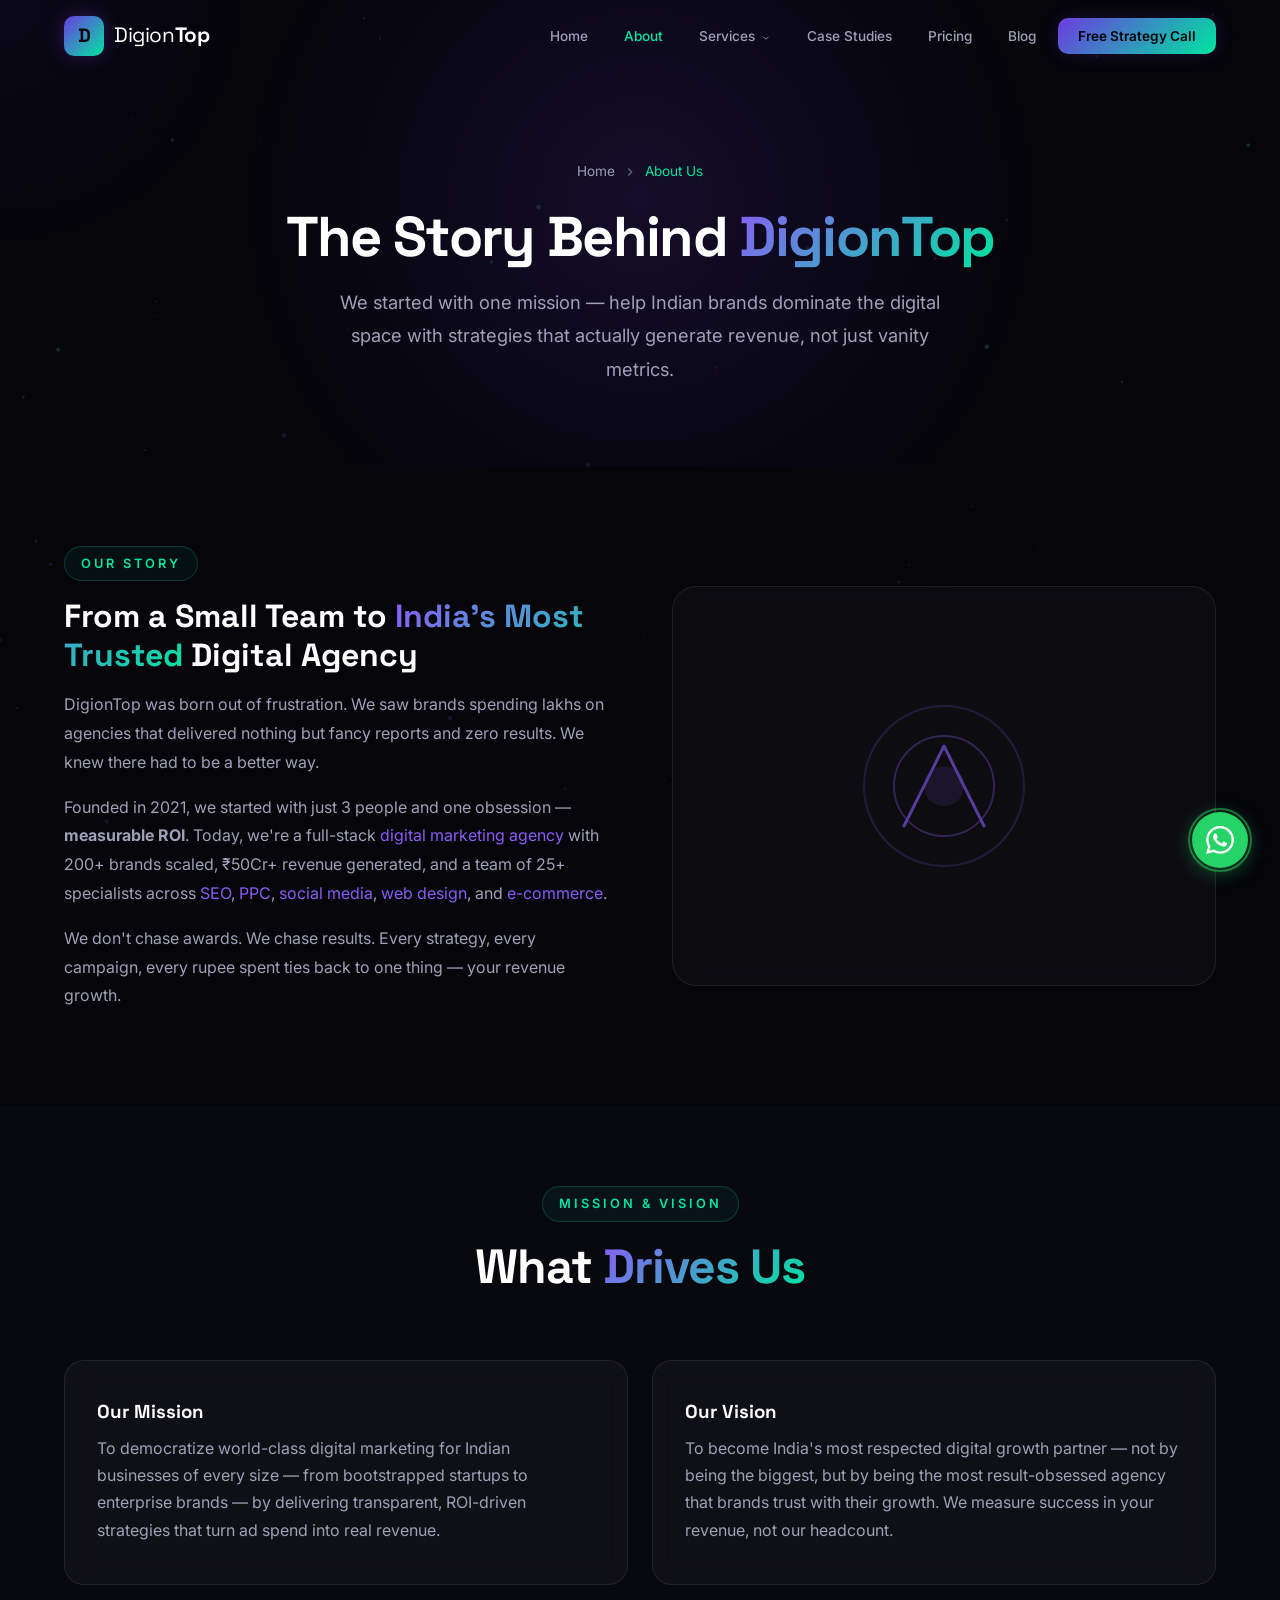
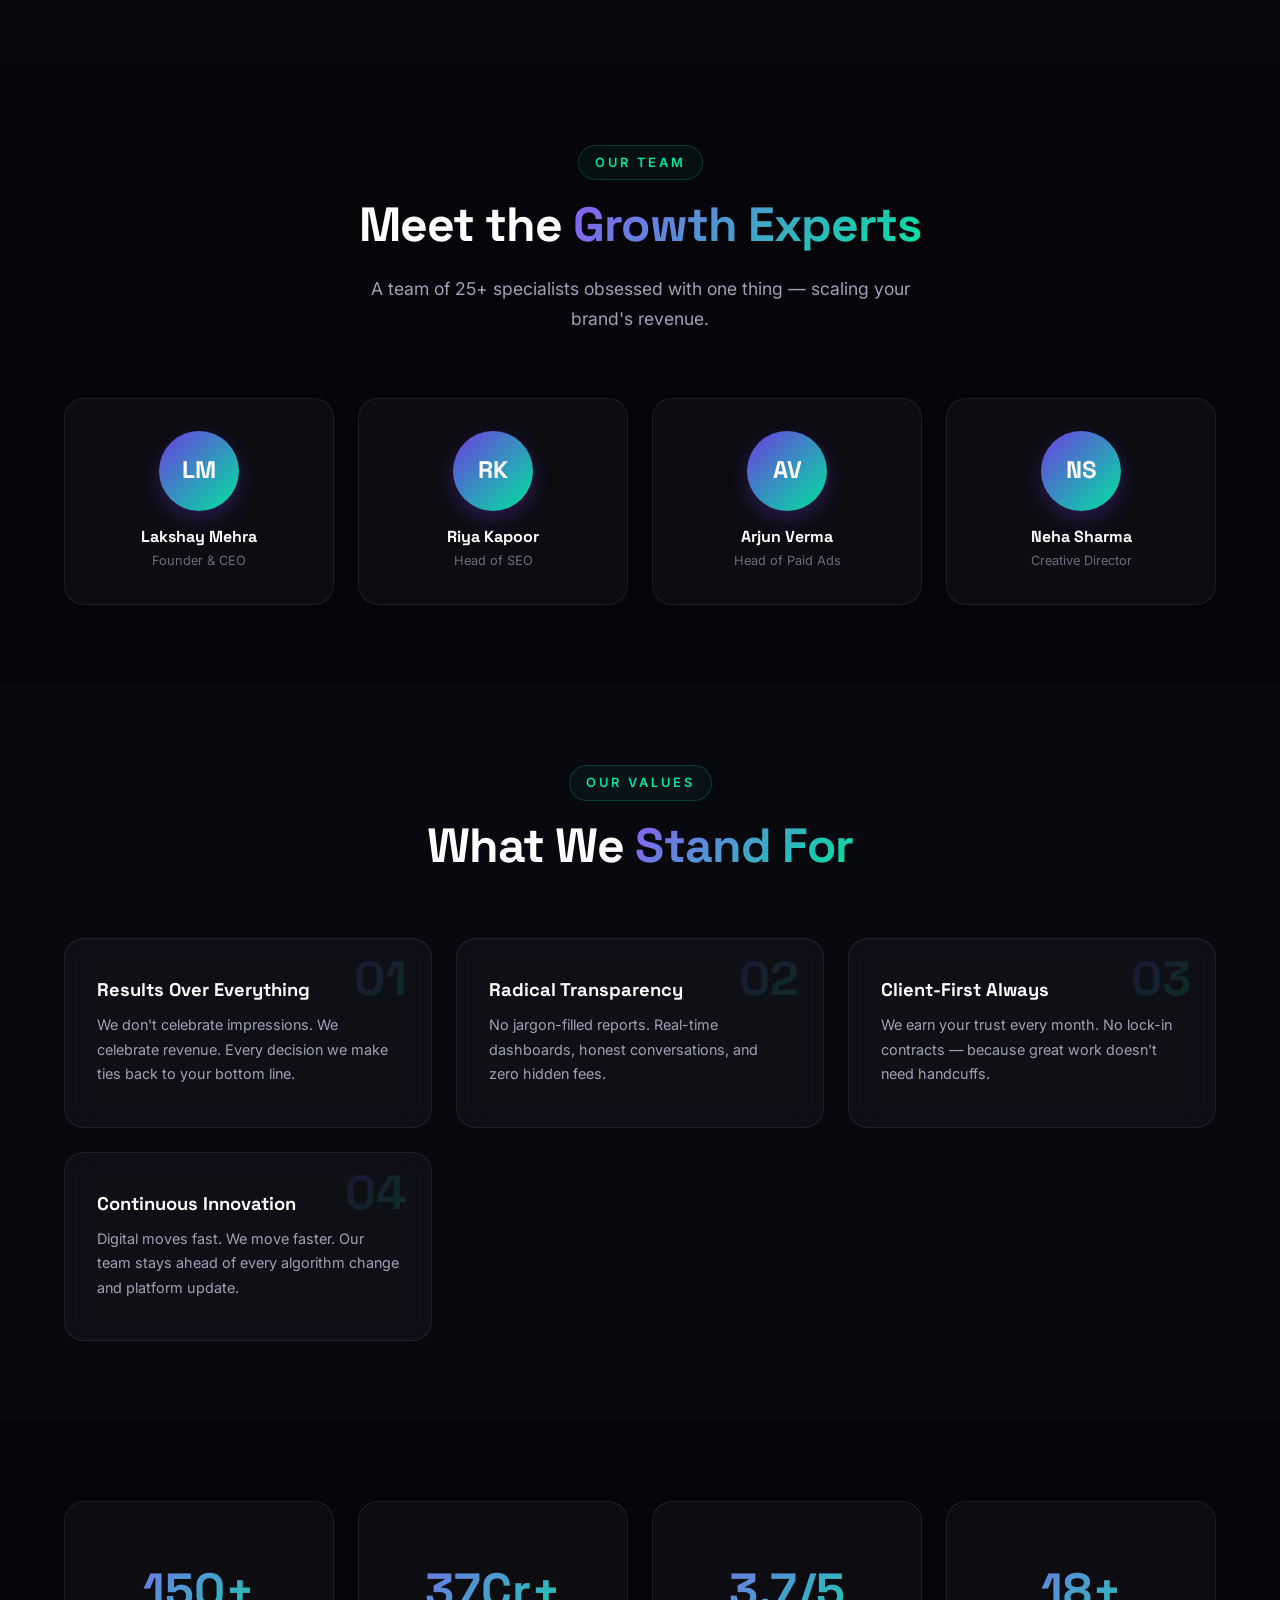
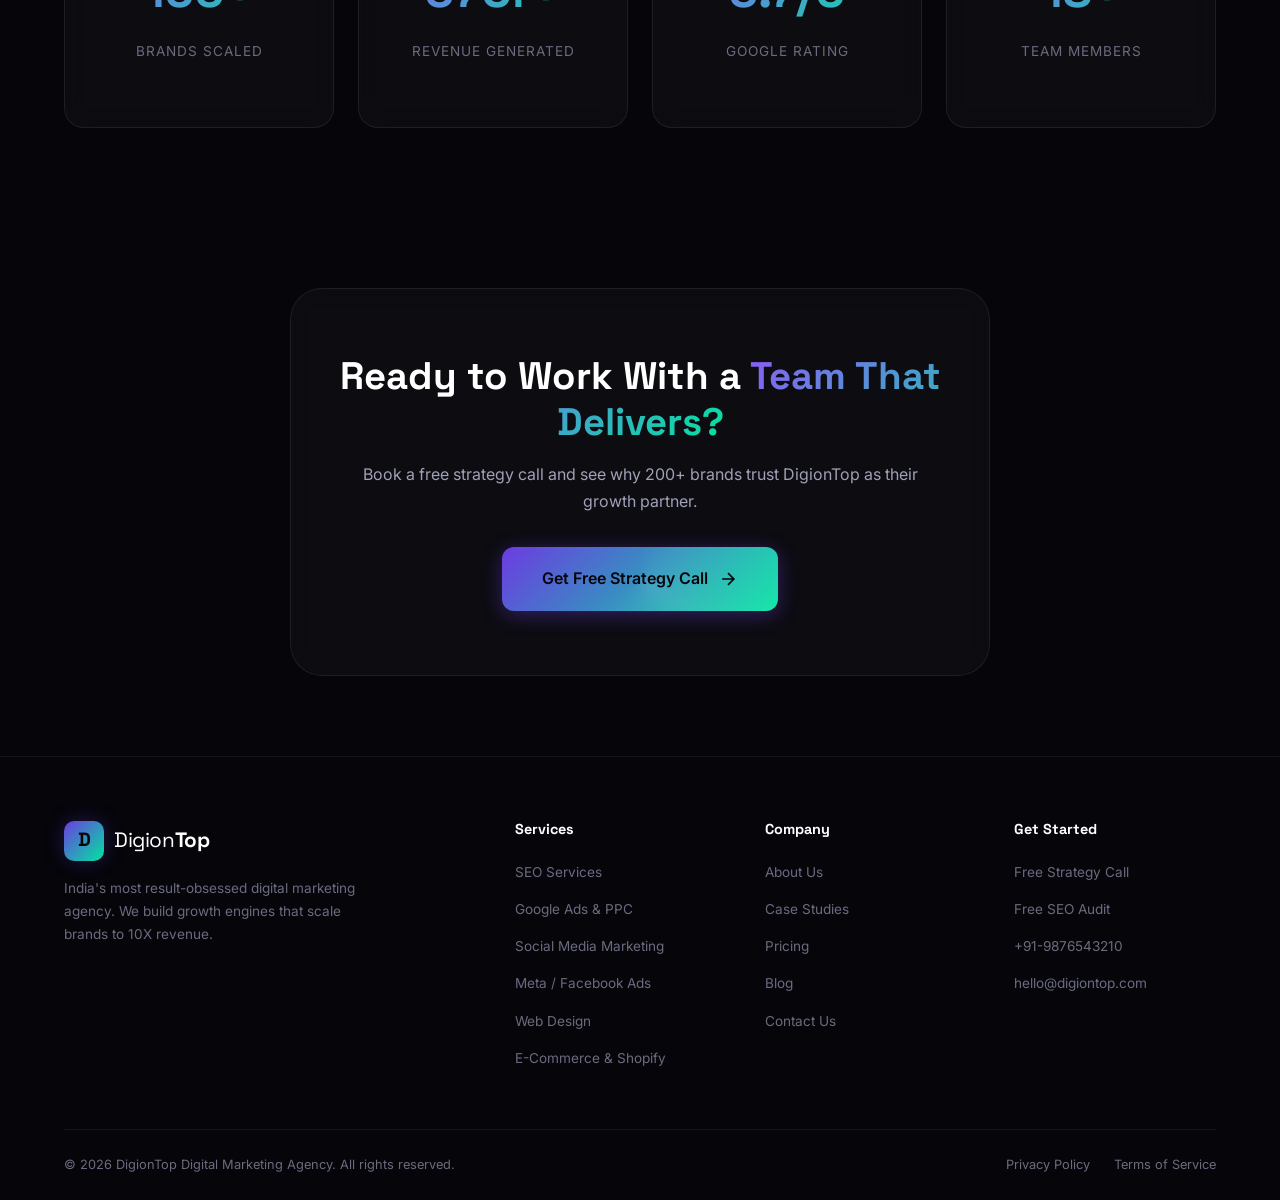
==== about.html @ 09a755da "Add multi-page website: 13 pages with full navigation & SEO - README.md: Full project documentation " ====
<!DOCTYPE html>
<html lang="en">
<head>
    <meta charset="UTF-8">
    <meta name="viewport" content="width=device-width, initial-scale=1.0">
    <meta name="description" content="About DigionTop — India's top-rated digital marketing agency. Learn our story, meet our team, and discover why 200+ brands trust us to scale their revenue 10X.">
    <meta name="keywords" content="about DigionTop, digital marketing agency India, best marketing company, our team, agency story">
    <meta name="robots" content="index, follow">
    <title>About Us | DigionTop — India's #1 Digital Marketing Agency</title>
    <link rel="canonical" href="https://www.digiontop.com/about">
    <meta property="og:title" content="About DigionTop — Our Story, Team & Mission">
    <meta property="og:description" content="Learn why 200+ brands trust DigionTop to scale their revenue 10X with data-driven digital marketing.">
    <meta property="og:type" content="website">
    <link rel="preconnect" href="https://fonts.googleapis.com">
    <link rel="preconnect" href="https://fonts.gstatic.com" crossorigin>
    <link href="https://fonts.googleapis.com/css2?family=Inter:wght@300;400;500;600;700;800;900&family=Space+Grotesk:wght@400;500;600;700&display=swap" rel="stylesheet">
    <link rel="stylesheet" href="css/style.css">
    <script type="application/ld+json">
    {"@context":"https://schema.org","@type":"BreadcrumbList","itemListElement":[{"@type":"ListItem","position":1,"name":"Home","item":"https://www.digiontop.com/"},{"@type":"ListItem","position":2,"name":"About Us","item":"https://www.digiontop.com/about"}]}
    </script>
</head>
<body>
    <div class="cursor-glow" id="cursorGlow"></div>
    <canvas class="particle-canvas" id="particleCanvas"></canvas>

    <nav class="navbar" id="navbar" role="navigation" aria-label="Main Navigation">
        <div class="container nav-container">
            <a href="index.html" class="logo"><span class="logo-icon">D</span><span class="logo-text">Digion<strong>Top</strong></span></a>
            <ul class="nav-links" id="navLinks">
                <li><a href="index.html" class="nav-link">Home</a></li>
                <li><a href="about.html" class="nav-link active">About</a></li>
                <li class="nav-dropdown"><a href="services.html" class="nav-link">Services <svg width="10" height="10" viewBox="0 0 24 24" fill="none" stroke="currentColor" stroke-width="2"><path d="M6 9l6 6 6-6"/></svg></a>
                    <div class="dropdown-menu"><a href="seo.html">SEO Services</a><a href="ppc.html">Google Ads & PPC</a><a href="social-media.html">Social Media Marketing</a><a href="meta-ads.html">Meta / Facebook Ads</a><a href="web-design.html">Web Design & Development</a><a href="ecommerce.html">E-Commerce & Shopify</a></div>
                </li>
                <li><a href="case-studies.html" class="nav-link">Case Studies</a></li>
                <li><a href="pricing.html" class="nav-link">Pricing</a></li>
                <li><a href="blog.html" class="nav-link">Blog</a></li>
                <li><a href="contact.html" class="nav-link cta-link">Free Strategy Call</a></li>
            </ul>
            <button type="button" class="hamburger" id="hamburger" aria-expanded="false"><span></span><span></span><span></span></button>
        </div>
    </nav>

    <!-- Page Header -->
    <section class="page-header">
        <div class="container">
            <div class="breadcrumb"><a href="index.html">Home</a> <svg width="14" height="14" viewBox="0 0 24 24" fill="none" stroke="currentColor" stroke-width="2"><path d="M9 18l6-6-6-6"/></svg> <span>About Us</span></div>
            <h1 class="page-title">The Story Behind <span class="gradient-text">DigionTop</span></h1>
            <p class="page-subtitle">We started with one mission — help Indian brands dominate the digital space with strategies that actually generate revenue, not just vanity metrics.</p>
        </div>
    </section>

    <!-- Our Story -->
    <section class="inner-section">
        <div class="container">
            <div class="service-detail-grid" data-animate="fade-up">
                <div class="service-detail-content">
                    <span class="section-tag">Our Story</span>
                    <h2>From a Small Team to <span class="gradient-text">India's Most Trusted</span> Digital Agency</h2>
                    <p>DigionTop was born out of frustration. We saw brands spending lakhs on agencies that delivered nothing but fancy reports and zero results. We knew there had to be a better way.</p>
                    <p>Founded in 2021, we started with just 3 people and one obsession — <strong>measurable ROI</strong>. Today, we're a full-stack <a href="services.html">digital marketing agency</a> with 200+ brands scaled, ₹50Cr+ revenue generated, and a team of 25+ specialists across <a href="seo.html">SEO</a>, <a href="ppc.html">PPC</a>, <a href="social-media.html">social media</a>, <a href="web-design.html">web design</a>, and <a href="ecommerce.html">e-commerce</a>.</p>
                    <p>We don't chase awards. We chase results. Every strategy, every campaign, every rupee spent ties back to one thing — your revenue growth.</p>
                </div>
                <div class="service-detail-visual">
                    <svg viewBox="0 0 200 200" fill="none"><circle cx="100" cy="100" r="80" stroke="currentColor" stroke-width="2" opacity="0.3"/><circle cx="100" cy="100" r="50" stroke="currentColor" stroke-width="2" opacity="0.5"/><circle cx="100" cy="100" r="20" fill="currentColor" opacity="0.2"/><path d="M60 140L100 60L140 140" stroke="currentColor" stroke-width="3" stroke-linecap="round" stroke-linejoin="round"/></svg>
                </div>
            </div>
        </div>
    </section>

    <!-- Mission & Vision -->
    <section class="inner-section alt-bg">
        <div class="container">
            <div class="section-header" data-animate="fade-up">
                <span class="section-tag">Mission & Vision</span>
                <h2 class="section-title">What <span class="gradient-text">Drives Us</span></h2>
            </div>
            <div style="display:grid;grid-template-columns:1fr 1fr;gap:24px;">
                <div class="glass-card" style="padding:40px 32px;border-radius:20px;" data-animate="fade-up">
                    <h3 style="margin-bottom:12px;">Our Mission</h3>
                    <p>To democratize world-class digital marketing for Indian businesses of every size — from bootstrapped startups to enterprise brands — by delivering transparent, ROI-driven strategies that turn ad spend into real revenue.</p>
                </div>
                <div class="glass-card" style="padding:40px 32px;border-radius:20px;" data-animate="fade-up" data-delay="100">
                    <h3 style="margin-bottom:12px;">Our Vision</h3>
                    <p>To become India's most respected digital growth partner — not by being the biggest, but by being the most result-obsessed agency that brands trust with their growth. We measure success in your revenue, not our headcount.</p>
                </div>
            </div>
        </div>
    </section>

    <!-- Team -->
    <section class="inner-section">
        <div class="container">
            <div class="section-header" data-animate="fade-up">
                <span class="section-tag">Our Team</span>
                <h2 class="section-title">Meet the <span class="gradient-text">Growth Experts</span></h2>
                <p class="section-subtitle">A team of 25+ specialists obsessed with one thing — scaling your brand's revenue.</p>
            </div>
            <div class="team-grid">
                <div class="team-card" data-animate="fade-up">
                    <div class="team-avatar">LM</div>
                    <h4>Lakshay Mehra</h4>
                    <p>Founder & CEO</p>
                </div>
                <div class="team-card" data-animate="fade-up" data-delay="100">
                    <div class="team-avatar">RK</div>
                    <h4>Riya Kapoor</h4>
                    <p>Head of SEO</p>
                </div>
                <div class="team-card" data-animate="fade-up" data-delay="200">
                    <div class="team-avatar">AV</div>
                    <h4>Arjun Verma</h4>
                    <p>Head of Paid Ads</p>
                </div>
                <div class="team-card" data-animate="fade-up" data-delay="300">
                    <div class="team-avatar">NS</div>
                    <h4>Neha Sharma</h4>
                    <p>Creative Director</p>
                </div>
            </div>
        </div>
    </section>

    <!-- Values -->
    <section class="inner-section alt-bg">
        <div class="container">
            <div class="section-header" data-animate="fade-up">
                <span class="section-tag">Our Values</span>
                <h2 class="section-title">What We <span class="gradient-text">Stand For</span></h2>
            </div>
            <div class="why-grid">
                <div class="why-card glass-card" data-animate="fade-up">
                    <div class="why-number">01</div>
                    <h3>Results Over Everything</h3>
                    <p>We don't celebrate impressions. We celebrate revenue. Every decision we make ties back to your bottom line.</p>
                </div>
                <div class="why-card glass-card" data-animate="fade-up" data-delay="100">
                    <div class="why-number">02</div>
                    <h3>Radical Transparency</h3>
                    <p>No jargon-filled reports. Real-time dashboards, honest conversations, and zero hidden fees.</p>
                </div>
                <div class="why-card glass-card" data-animate="fade-up" data-delay="200">
                    <div class="why-number">03</div>
                    <h3>Client-First Always</h3>
                    <p>We earn your trust every month. No lock-in contracts — because great work doesn't need handcuffs.</p>
                </div>
                <div class="why-card glass-card" data-animate="fade-up" data-delay="300">
                    <div class="why-number">04</div>
                    <h3>Continuous Innovation</h3>
                    <p>Digital moves fast. We move faster. Our team stays ahead of every algorithm change and platform update.</p>
                </div>
            </div>
        </div>
    </section>

    <!-- Stats -->
    <section class="inner-section">
        <div class="container">
            <div class="results-grid">
                <div class="result-card glass-card" data-animate="fade-up">
                    <div class="result-number"><span data-count="200">0</span>+</div>
                    <div class="result-label">Brands Scaled</div>
                </div>
                <div class="result-card glass-card" data-animate="fade-up" data-delay="100">
                    <div class="result-number"><span data-count="50">0</span>Cr+</div>
                    <div class="result-label">Revenue Generated</div>
                </div>
                <div class="result-card glass-card" data-animate="fade-up" data-delay="200">
                    <div class="result-number"><span data-count="4.9">0</span>/5</div>
                    <div class="result-label">Google Rating</div>
                </div>
                <div class="result-card glass-card" data-animate="fade-up" data-delay="300">
                    <div class="result-number"><span data-count="25">0</span>+</div>
                    <div class="result-label">Team Members</div>
                </div>
            </div>
        </div>
    </section>

    <!-- CTA -->
    <section class="cta-banner">
        <div class="container">
            <div class="cta-content glass-card" data-animate="fade-up">
                <h2>Ready to Work With a <span class="gradient-text">Team That Delivers?</span></h2>
                <p>Book a free strategy call and see why 200+ brands trust DigionTop as their growth partner.</p>
                <a href="contact.html" class="btn btn-primary btn-lg btn-glow"><span>Get Free Strategy Call</span><svg width="20" height="20" viewBox="0 0 24 24" fill="none" stroke="currentColor" stroke-width="2"><path d="M5 12h14M12 5l7 7-7 7"/></svg></a>
            </div>
        </div>
    </section>

    <!-- Footer -->
    <footer class="footer">
        <div class="container">
            <div class="footer-grid">
                <div class="footer-brand"><a href="index.html" class="logo"><span class="logo-icon">D</span><span class="logo-text">Digion<strong>Top</strong></span></a><p>India's most result-obsessed digital marketing agency. We build growth engines that scale brands to 10X revenue.</p></div>
                <div class="footer-links"><h4>Services</h4><ul><li><a href="seo.html">SEO Services</a></li><li><a href="ppc.html">Google Ads & PPC</a></li><li><a href="social-media.html">Social Media Marketing</a></li><li><a href="meta-ads.html">Meta / Facebook Ads</a></li><li><a href="web-design.html">Web Design</a></li><li><a href="ecommerce.html">E-Commerce & Shopify</a></li></ul></div>
                <div class="footer-links"><h4>Company</h4><ul><li><a href="about.html">About Us</a></li><li><a href="case-studies.html">Case Studies</a></li><li><a href="pricing.html">Pricing</a></li><li><a href="blog.html">Blog</a></li><li><a href="contact.html">Contact Us</a></li></ul></div>
                <div class="footer-links"><h4>Get Started</h4><ul><li><a href="contact.html">Free Strategy Call</a></li><li><a href="contact.html">Free SEO Audit</a></li><li><a href="tel:+919876543210">+91-9876543210</a></li><li><a href="mailto:hello@digiontop.com">hello@digiontop.com</a></li></ul></div>
            </div>
            <div class="footer-bottom"><p>&copy; 2026 DigionTop Digital Marketing Agency. All rights reserved.</p><div class="footer-bottom-links"><a href="#">Privacy Policy</a><a href="#">Terms of Service</a></div></div>
        </div>
    </footer>
    <a href="#" class="back-to-top" id="backToTop" aria-label="Back to top"><svg width="20" height="20" viewBox="0 0 24 24" fill="none" stroke="currentColor" stroke-width="2"><path d="M18 15l-6-6-6 6"/></svg></a>
    <a href="https://wa.me/919876543210?text=Hi%20DigionTop!" class="whatsapp-float" target="_blank" rel="noopener" aria-label="Chat on WhatsApp"><svg width="28" height="28" viewBox="0 0 24 24" fill="white"><path d="M17.472 14.382c-.297-.149-1.758-.867-2.03-.967-.273-.099-.471-.148-.67.15-.197.297-.767.966-.94 1.164-.173.199-.347.223-.644.075-.297-.15-1.255-.463-2.39-1.475-.883-.788-1.48-1.761-1.653-2.059-.173-.297-.018-.458.13-.606.134-.133.298-.347.446-.52.149-.174.198-.298.298-.497.099-.198.05-.371-.025-.52-.075-.149-.669-1.612-.916-2.207-.242-.579-.487-.5-.669-.51-.173-.008-.371-.01-.57-.01-.198 0-.52.074-.792.372-.272.297-1.04 1.016-1.04 2.479 0 1.462 1.065 2.875 1.213 3.074.149.198 2.096 3.2 5.077 4.487.709.306 1.262.489 1.694.625.712.227 1.36.195 1.871.118.571-.085 1.758-.719 2.006-1.413.248-.694.248-1.289.173-1.413-.074-.124-.272-.198-.57-.347m-5.421 7.403h-.004a9.87 9.87 0 01-5.031-1.378l-.361-.214-3.741.982.998-3.648-.235-.374a9.86 9.86 0 01-1.51-5.26c.001-5.45 4.436-9.884 9.888-9.884 2.64 0 5.122 1.03 6.988 2.898a9.825 9.825 0 012.893 6.994c-.003 5.45-4.437 9.884-9.885 9.884m8.413-18.297A11.815 11.815 0 0012.05 0C5.495 0 .16 5.335.157 11.892c0 2.096.547 4.142 1.588 5.945L.057 24l6.305-1.654a11.882 11.882 0 005.683 1.448h.005c6.554 0 11.89-5.335 11.893-11.893a11.821 11.821 0 00-3.48-8.413z"/></svg><span class="whatsapp-pulse"></span></a>
    <script src="js/main.js"></script>
</body>
</html>
---- css/style.css ----
/* ============================================
   DigionTop Agency — Enhanced Premium Design
   ============================================ */

:root {
    --primary: #6C3CE1;
    --primary-light: #8B5CF6;
    --primary-dark: #5224CC;
    --accent: #00E5A0;
    --accent-light: #34FFBE;
    --accent-warm: #FF6B6B;
    --accent-blue: #3B82F6;

    --bg-dark: #05050A;
    --bg-card: rgba(18, 18, 26, 0.7);
    --bg-card-hover: rgba(26, 26, 40, 0.8);
    --bg-subtle: #08080F;
    --bg-glass: rgba(255, 255, 255, 0.03);

    --text-primary: #FFFFFF;
    --text-secondary: #A0A0B8;
    --text-muted: #6B6B80;

    --border: rgba(255, 255, 255, 0.06);
    --border-hover: rgba(108, 60, 225, 0.4);
    --border-glass: rgba(255, 255, 255, 0.08);

    --gradient-primary: linear-gradient(135deg, #6C3CE1 0%, #00E5A0 100%);
    --gradient-warm: linear-gradient(135deg, #FF6B6B 0%, #6C3CE1 100%);
    --gradient-text: linear-gradient(135deg, #8B5CF6 0%, #00E5A0 50%, #6C3CE1 100%);
    --gradient-glow: radial-gradient(circle at 50% 50%, rgba(108, 60, 225, 0.15) 0%, transparent 70%);

    --shadow-sm: 0 2px 8px rgba(0, 0, 0, 0.3);
    --shadow-md: 0 8px 32px rgba(0, 0, 0, 0.4);
    --shadow-lg: 0 16px 64px rgba(0, 0, 0, 0.5);
    --shadow-glow: 0 0 40px rgba(108, 60, 225, 0.3);
    --shadow-glow-accent: 0 0 40px rgba(0, 229, 160, 0.2);

    --font-primary: 'Inter', -apple-system, BlinkMacSystemFont, sans-serif;
    --font-display: 'Space Grotesk', 'Inter', sans-serif;

    --section-padding: 120px;
    --container-max: 1200px;

    --transition: 0.3s cubic-bezier(0.4, 0, 0.2, 1);
    --transition-slow: 0.6s cubic-bezier(0.4, 0, 0.2, 1);
    --transition-bounce: 0.5s cubic-bezier(0.34, 1.56, 0.64, 1);
}

/* ---------- Reset ---------- */
*, *::before, *::after { margin: 0; padding: 0; box-sizing: border-box; }

html {
    scroll-behavior: smooth;
    font-size: 16px;
    -webkit-font-smoothing: antialiased;
    -moz-osx-font-smoothing: grayscale;
}

body {
    font-family: var(--font-primary);
    background-color: var(--bg-dark);
    color: var(--text-secondary);
    line-height: 1.7;
    overflow-x: hidden;
}

a { color: var(--primary-light); text-decoration: none; transition: color var(--transition); }
a:hover { color: var(--accent); }
img { max-width: 100%; height: auto; }
ul { list-style: none; }

.container {
    max-width: var(--container-max);
    margin: 0 auto;
    padding: 0 24px;
}

/* ---------- Cursor Glow ---------- */
.cursor-glow {
    position: fixed;
    width: 500px;
    height: 500px;
    border-radius: 50%;
    background: radial-gradient(circle, rgba(108, 60, 225, 0.07) 0%, transparent 70%);
    pointer-events: none;
    z-index: 0;
    transform: translate(-50%, -50%);
    transition: opacity 0.3s;
    will-change: left, top;
}

/* ---------- Particle Canvas ---------- */
.particle-canvas {
    position: fixed;
    top: 0;
    left: 0;
    width: 100%;
    height: 100%;
    pointer-events: none;
    z-index: 0;
    opacity: 0.4;
}

/* ---------- Preloader ---------- */
.preloader {
    position: fixed;
    inset: 0;
    z-index: 9999;
    background: var(--bg-dark);
    display: flex;
    align-items: center;
    justify-content: center;
    transition: opacity 0.6s ease, visibility 0.6s ease;
}

.preloader.hidden {
    opacity: 0;
    visibility: hidden;
    pointer-events: none;
}

.preloader-inner { text-align: center; }

.preloader-logo {
    display: flex;
    align-items: center;
    gap: 12px;
    justify-content: center;
    margin-bottom: 32px;
}

.preloader-icon {
    width: 52px;
    height: 52px;
    background: var(--gradient-primary);
    border-radius: 14px;
    display: flex;
    align-items: center;
    justify-content: center;
    font-family: var(--font-display);
    font-weight: 800;
    font-size: 1.5rem;
    color: var(--bg-dark);
    animation: preloader-pulse 1.5s ease-in-out infinite;
}

.preloader-text {
    font-family: var(--font-display);
    font-size: 2rem;
    font-weight: 400;
    color: var(--text-primary);
}

.preloader-text strong { font-weight: 700; }

.preloader-bar {
    width: 200px;
    height: 3px;
    background: var(--border);
    border-radius: 10px;
    overflow: hidden;
    margin: 0 auto;
}

.preloader-progress {
    height: 100%;
    background: var(--gradient-primary);
    border-radius: 10px;
    animation: preloader-load 1.5s ease-in-out forwards;
}

@keyframes preloader-load {
    0% { width: 0; }
    100% { width: 100%; }
}

@keyframes preloader-pulse {
    0%, 100% { transform: scale(1); box-shadow: 0 0 0 rgba(108, 60, 225, 0); }
    50% { transform: scale(1.05); box-shadow: 0 0 30px rgba(108, 60, 225, 0.4); }
}

/* ---------- Glass Card ---------- */
.glass-card {
    background: var(--bg-glass);
    backdrop-filter: blur(12px);
    -webkit-backdrop-filter: blur(12px);
    border: 1px solid var(--border-glass);
}

/* ---------- Typography ---------- */
h1, h2, h3, h4, h5, h6 {
    font-family: var(--font-display);
    color: var(--text-primary);
    font-weight: 700;
    line-height: 1.2;
}

.gradient-text {
    background: var(--gradient-text);
    background-size: 200% 200%;
    -webkit-background-clip: text;
    -webkit-text-fill-color: transparent;
    background-clip: text;
    animation: gradient-shift 4s ease infinite;
}

@keyframes gradient-shift {
    0%, 100% { background-position: 0% 50%; }
    50% { background-position: 100% 50%; }
}

.section-header {
    text-align: center;
    max-width: 720px;
    margin: 0 auto 64px;
}

.section-tag {
    display: inline-block;
    font-size: 0.8rem;
    font-weight: 600;
    text-transform: uppercase;
    letter-spacing: 3px;
    color: var(--accent);
    margin-bottom: 16px;
    padding: 6px 16px;
    border: 1px solid rgba(0, 229, 160, 0.2);
    border-radius: 100px;
    background: rgba(0, 229, 160, 0.05);
}

.section-title {
    font-size: clamp(2rem, 4vw, 3rem);
    margin-bottom: 20px;
    letter-spacing: -0.02em;
}

.section-subtitle {
    font-size: 1.1rem;
    color: var(--text-secondary);
    max-width: 600px;
    margin: 0 auto;
}

/* ---------- Buttons ---------- */
.btn {
    display: inline-flex;
    align-items: center;
    gap: 10px;
    font-family: var(--font-primary);
    font-size: 0.95rem;
    font-weight: 600;
    padding: 14px 32px;
    border-radius: 12px;
    border: none;
    cursor: pointer;
    transition: all var(--transition);
    text-decoration: none;
    position: relative;
    overflow: hidden;
}

.btn-primary {
    background: var(--gradient-primary);
    color: var(--bg-dark);
    box-shadow: 0 4px 20px rgba(108, 60, 225, 0.4);
}

.btn-primary:hover {
    transform: translateY(-2px);
    box-shadow: 0 8px 30px rgba(108, 60, 225, 0.6);
    color: var(--bg-dark);
}

.btn-glow::after {
    content: '';
    position: absolute;
    top: -50%;
    left: -50%;
    width: 200%;
    height: 200%;
    background: conic-gradient(from 0deg, transparent, rgba(255,255,255,0.1), transparent, transparent);
    animation: btn-glow-spin 3s linear infinite;
}

@keyframes btn-glow-spin {
    0% { transform: rotate(0deg); }
    100% { transform: rotate(360deg); }
}

.btn-glow > * { position: relative; z-index: 1; }

.btn-outline {
    background: transparent;
    color: var(--text-primary);
    border: 1.5px solid var(--border);
}

.btn-outline:hover {
    border-color: var(--primary-light);
    background: rgba(108, 60, 225, 0.08);
    color: var(--text-primary);
}

.btn-glass {
    background: rgba(255, 255, 255, 0.05);
    -webkit-backdrop-filter: blur(10px);
    backdrop-filter: blur(10px);
    border: 1px solid var(--border-glass);
    color: var(--text-primary);
}

.btn-glass:hover {
    background: rgba(255, 255, 255, 0.1);
    border-color: rgba(255, 255, 255, 0.15);
    color: var(--text-primary);
}

.btn-lg { padding: 18px 40px; font-size: 1rem; }
.btn-block { width: 100%; justify-content: center; }

/* ============================================
   NAVIGATION
   ============================================ */
.navbar {
    position: fixed;
    top: 0;
    left: 0;
    right: 0;
    z-index: 1000;
    padding: 16px 0;
    transition: all var(--transition);
    background: transparent;
}

.navbar.scrolled {
    background: rgba(5, 5, 10, 0.8);
    backdrop-filter: blur(20px);
    -webkit-backdrop-filter: blur(20px);
    border-bottom: 1px solid var(--border);
    padding: 10px 0;
}

.nav-container { display: flex; align-items: center; justify-content: space-between; }

.logo { display: flex; align-items: center; gap: 10px; text-decoration: none; color: var(--text-primary); }
.logo:hover { color: var(--text-primary); }

.logo-icon {
    width: 40px;
    height: 40px;
    background: var(--gradient-primary);
    border-radius: 10px;
    display: flex;
    align-items: center;
    justify-content: center;
    font-family: var(--font-display);
    font-weight: 800;
    font-size: 1.2rem;
    color: var(--bg-dark);
    box-shadow: 0 0 20px rgba(108, 60, 225, 0.3);
}

.logo-text { font-family: var(--font-display); font-size: 1.3rem; font-weight: 400; letter-spacing: -0.02em; }
.logo-text strong { font-weight: 700; }

.nav-links { display: flex; align-items: center; gap: 8px; }

.nav-link {
    font-size: 0.85rem;
    font-weight: 500;
    color: var(--text-secondary);
    padding: 8px 14px;
    border-radius: 8px;
    transition: all var(--transition);
}

.nav-link:hover { color: var(--text-primary); background: rgba(255, 255, 255, 0.05); }
.nav-link.active { color: var(--accent); }

/* Dropdown */
.nav-dropdown { position: relative; }

.nav-dropdown > .nav-link svg {
    margin-left: 2px;
    transition: transform var(--transition);
    vertical-align: middle;
}

.nav-dropdown:hover > .nav-link svg { transform: rotate(180deg); }

.dropdown-menu {
    position: absolute;
    top: 100%;
    left: 50%;
    transform: translateX(-50%) translateY(8px);
    min-width: 260px;
    background: rgba(12, 12, 20, 0.95);
    -webkit-backdrop-filter: blur(20px);
    backdrop-filter: blur(20px);
    border: 1px solid var(--border);
    border-radius: 16px;
    padding: 12px;
    opacity: 0;
    visibility: hidden;
    transition: all var(--transition);
    z-index: 100;
    box-shadow: var(--shadow-lg);
}

.nav-dropdown:hover .dropdown-menu {
    opacity: 1;
    visibility: visible;
    transform: translateX(-50%) translateY(0);
}

.dropdown-menu a {
    display: block;
    padding: 10px 16px;
    font-size: 0.85rem;
    color: var(--text-secondary);
    border-radius: 10px;
    transition: all var(--transition);
    text-decoration: none;
}

.dropdown-menu a:hover {
    background: rgba(108, 60, 225, 0.1);
    color: var(--accent);
    padding-left: 20px;
}

/* Page Header (for inner pages) */
.page-header {
    padding: 160px 0 80px;
    text-align: center;
    position: relative;
    overflow: hidden;
}

.page-header::before {
    content: '';
    position: absolute;
    top: -200px;
    left: 50%;
    transform: translateX(-50%);
    width: 800px;
    height: 800px;
    background: radial-gradient(circle, rgba(108, 60, 225, 0.15) 0%, transparent 70%);
    pointer-events: none;
}

.page-header .container { position: relative; z-index: 2; }

.breadcrumb {
    display: flex;
    align-items: center;
    justify-content: center;
    gap: 8px;
    font-size: 0.85rem;
    color: var(--text-muted);
    margin-bottom: 20px;
}

.breadcrumb a { color: var(--text-secondary); }
.breadcrumb a:hover { color: var(--accent); }
.breadcrumb span { color: var(--accent); }

.page-title {
    font-size: clamp(2.2rem, 5vw, 3.5rem);
    font-weight: 800;
    letter-spacing: -0.03em;
    margin-bottom: 16px;
}

.page-subtitle {
    font-size: 1.15rem;
    color: var(--text-secondary);
    max-width: 600px;
    margin: 0 auto;
    line-height: 1.8;
}

/* Inner page sections */
.inner-section {
    padding: 80px 0;
    position: relative;
    z-index: 1;
}

.inner-section.alt-bg { background: var(--bg-subtle); }

/* Team Grid */
.team-grid {
    display: grid;
    grid-template-columns: repeat(4, 1fr);
    gap: 24px;
}

.team-card {
    text-align: center;
    padding: 32px 24px;
    background: var(--bg-glass);
    -webkit-backdrop-filter: blur(12px);
    backdrop-filter: blur(12px);
    border: 1px solid var(--border-glass);
    border-radius: 20px;
    transition: all var(--transition);
}

.team-card:hover {
    border-color: var(--border-hover);
    transform: translateY(-4px);
    box-shadow: 0 20px 60px rgba(108, 60, 225, 0.1);
}

.team-avatar {
    width: 80px;
    height: 80px;
    background: var(--gradient-primary);
    border-radius: 50%;
    display: flex;
    align-items: center;
    justify-content: center;
    font-family: var(--font-display);
    font-weight: 800;
    font-size: 1.5rem;
    color: white;
    margin: 0 auto 16px;
    box-shadow: 0 8px 20px rgba(108, 60, 225, 0.3);
}

.team-card h4 { font-size: 1rem; margin-bottom: 4px; }
.team-card p { font-size: 0.8rem; color: var(--text-muted); }

/* Blog Grid */
.blog-grid {
    display: grid;
    grid-template-columns: repeat(3, 1fr);
    gap: 24px;
}

.blog-card {
    background: var(--bg-glass);
    -webkit-backdrop-filter: blur(12px);
    backdrop-filter: blur(12px);
    border: 1px solid var(--border-glass);
    border-radius: 20px;
    overflow: hidden;
    transition: all var(--transition);
}

.blog-card:hover {
    border-color: var(--border-hover);
    transform: translateY(-4px);
    box-shadow: 0 20px 60px rgba(108, 60, 225, 0.1);
}

.blog-thumb {
    height: 200px;
    background: linear-gradient(135deg, rgba(108, 60, 225, 0.2) 0%, rgba(0, 229, 160, 0.1) 100%);
    display: flex;
    align-items: center;
    justify-content: center;
    font-size: 3rem;
    position: relative;
    overflow: hidden;
}

.blog-thumb::after {
    content: '';
    position: absolute;
    inset: 0;
    background: linear-gradient(to bottom, transparent 50%, var(--bg-dark) 100%);
}

.blog-body { padding: 24px; }

.blog-meta {
    display: flex;
    gap: 16px;
    font-size: 0.75rem;
    color: var(--text-muted);
    margin-bottom: 12px;
    text-transform: uppercase;
    letter-spacing: 1px;
}

.blog-meta .tag { color: var(--accent); }

.blog-card h3 {
    font-size: 1.1rem;
    margin-bottom: 10px;
    line-height: 1.4;
}

.blog-card h3 a { color: var(--text-primary); }
.blog-card h3 a:hover { color: var(--accent); }

.blog-excerpt {
    font-size: 0.85rem;
    color: var(--text-secondary);
    line-height: 1.7;
    margin-bottom: 16px;
}

.read-more {
    font-size: 0.85rem;
    font-weight: 600;
    color: var(--primary-light);
    display: inline-flex;
    align-items: center;
    gap: 6px;
}

.read-more:hover { color: var(--accent); gap: 10px; }

/* Service Detail Page */
.service-detail-grid {
    display: grid;
    grid-template-columns: 1fr 1fr;
    gap: 64px;
    align-items: center;
}

.service-detail-content h2 {
    font-size: 2rem;
    margin-bottom: 16px;
}

.service-detail-content p {
    margin-bottom: 16px;
    line-height: 1.8;
}

.service-detail-visual {
    background: var(--bg-glass);
    -webkit-backdrop-filter: blur(12px);
    backdrop-filter: blur(12px);
    border: 1px solid var(--border-glass);
    border-radius: 24px;
    padding: 48px;
    text-align: center;
    min-height: 400px;
    display: flex;
    align-items: center;
    justify-content: center;
}

.service-detail-visual svg {
    width: 200px;
    height: 200px;
    color: var(--primary-light);
    opacity: 0.6;
}

.features-list {
    display: grid;
    grid-template-columns: 1fr 1fr;
    gap: 16px;
    margin-top: 24px;
}

.feature-item {
    display: flex;
    gap: 12px;
    align-items: flex-start;
    padding: 16px;
    background: var(--bg-glass);
    border: 1px solid var(--border-glass);
    border-radius: 14px;
    transition: all var(--transition);
}

.feature-item:hover {
    border-color: var(--border-hover);
    transform: translateY(-2px);
}

.feature-check {
    width: 24px;
    height: 24px;
    flex-shrink: 0;
    background: rgba(0, 229, 160, 0.1);
    border-radius: 8px;
    display: flex;
    align-items: center;
    justify-content: center;
    color: var(--accent);
}

.feature-item h4 { font-size: 0.9rem; margin-bottom: 2px; }
.feature-item p { font-size: 0.8rem; color: var(--text-muted); }

/* Contact Page - Map placeholder */
.map-placeholder {
    width: 100%;
    height: 400px;
    background: var(--bg-glass);
    border: 1px solid var(--border-glass);
    border-radius: 24px;
    display: flex;
    align-items: center;
    justify-content: center;
    color: var(--text-muted);
    font-size: 1rem;
    margin-bottom: 64px;
}

/* Responsive for new components */
@media (max-width: 1024px) {
    .team-grid { grid-template-columns: repeat(2, 1fr); }
    .service-detail-grid { grid-template-columns: 1fr; }
    .features-list { grid-template-columns: 1fr; }
}

@media (max-width: 768px) {
    .nav-dropdown .dropdown-menu {
        position: static;
        transform: none;
        min-width: 100%;
        opacity: 1;
        visibility: visible;
        background: rgba(255, 255, 255, 0.02);
        border: none;
        box-shadow: none;
        padding: 4px 0 4px 16px;
        margin-top: 0;
    }
    .blog-grid { grid-template-columns: 1fr; }
    .team-grid { grid-template-columns: 1fr; }
    .page-header { padding: 120px 0 60px; }
}

.cta-link {
    background: var(--gradient-primary);
    color: var(--bg-dark) !important;
    font-weight: 600;
    padding: 10px 20px;
    border-radius: 10px;
    box-shadow: 0 0 20px rgba(108, 60, 225, 0.2);
}

.cta-link:hover { transform: translateY(-1px); box-shadow: var(--shadow-glow); color: var(--bg-dark) !important; }

/* Hamburger */
.hamburger {
    display: none;
    flex-direction: column;
    gap: 5px;
    background: none;
    border: none;
    cursor: pointer;
    padding: 8px;
    z-index: 1001;
}

.hamburger span {
    display: block;
    width: 24px;
    height: 2px;
    background: var(--text-primary);
    border-radius: 2px;
    transition: all var(--transition);
}

.hamburger.active span:nth-child(1) { transform: rotate(45deg) translate(5px, 5px); }
.hamburger.active span:nth-child(2) { opacity: 0; }
.hamburger.active span:nth-child(3) { transform: rotate(-45deg) translate(5px, -5px); }

/* ============================================
   HERO
   ============================================ */
.hero {
    position: relative;
    min-height: 100vh;
    display: flex;
    align-items: center;
    justify-content: center;
    padding: 140px 0 80px;
    overflow: hidden;
}

.hero-bg-shapes {
    position: absolute;
    inset: 0;
    pointer-events: none;
    overflow: hidden;
}

.shape {
    position: absolute;
    border-radius: 50%;
    filter: blur(100px);
    opacity: 0.35;
}

.shape-1 {
    width: 700px;
    height: 700px;
    background: radial-gradient(circle, rgba(108, 60, 225, 0.4) 0%, transparent 70%);
    top: -250px;
    right: -150px;
    animation: float-slow 18s ease-in-out infinite;
}

.shape-2 {
    width: 600px;
    height: 600px;
    background: radial-gradient(circle, rgba(0, 229, 160, 0.25) 0%, transparent 70%);
    bottom: -150px;
    left: -150px;
    animation: float-slow 14s ease-in-out infinite reverse;
}

.shape-3 {
    width: 400px;
    height: 400px;
    background: radial-gradient(circle, rgba(108, 60, 225, 0.25) 0%, transparent 70%);
    top: 50%;
    left: 50%;
    transform: translate(-50%, -50%);
    animation: pulse-bg 10s ease-in-out infinite;
}

/* Floating orbs */
.hero-orb {
    position: absolute;
    border-radius: 50%;
    border: 1px solid rgba(108, 60, 225, 0.2);
}

.hero-orb-1 {
    width: 200px;
    height: 200px;
    top: 20%;
    right: 10%;
    animation: orbit 20s linear infinite;
    background: radial-gradient(circle at 30% 30%, rgba(108, 60, 225, 0.1), transparent);
}

.hero-orb-2 {
    width: 120px;
    height: 120px;
    bottom: 25%;
    left: 8%;
    animation: orbit 15s linear infinite reverse;
    background: radial-gradient(circle at 30% 30%, rgba(0, 229, 160, 0.08), transparent);
    border-color: rgba(0, 229, 160, 0.15);
}

@keyframes orbit {
    0% { transform: rotate(0deg) translateX(20px) rotate(0deg); }
    100% { transform: rotate(360deg) translateX(20px) rotate(-360deg); }
}

.grid-overlay {
    position: absolute;
    inset: 0;
    background-image:
        linear-gradient(rgba(255, 255, 255, 0.015) 1px, transparent 1px),
        linear-gradient(90deg, rgba(255, 255, 255, 0.015) 1px, transparent 1px);
    background-size: 80px 80px;
    mask-image: radial-gradient(ellipse at center, black 20%, transparent 70%);
    -webkit-mask-image: radial-gradient(ellipse at center, black 20%, transparent 70%);
}

.hero-content {
    position: relative;
    z-index: 2;
    text-align: center;
    max-width: 900px;
    margin: 0 auto;
}

.hero-badge {
    display: inline-flex;
    align-items: center;
    gap: 8px;
    padding: 8px 20px;
    border-radius: 100px;
    background: rgba(108, 60, 225, 0.1);
    border: 1px solid rgba(108, 60, 225, 0.2);
    font-size: 0.85rem;
    font-weight: 500;
    color: var(--primary-light);
    margin-bottom: 32px;
    backdrop-filter: blur(10px);
    -webkit-backdrop-filter: blur(10px);
}

.badge-dot {
    width: 8px;
    height: 8px;
    background: var(--accent);
    border-radius: 50%;
    animation: dot-pulse 2s ease-in-out infinite;
    box-shadow: 0 0 10px rgba(0, 229, 160, 0.5);
}

@keyframes dot-pulse {
    0%, 100% { opacity: 1; box-shadow: 0 0 10px rgba(0, 229, 160, 0.5); }
    50% { opacity: 0.5; box-shadow: 0 0 20px rgba(0, 229, 160, 0.8); }
}

.hero-title {
    font-size: clamp(2.5rem, 6vw, 4.5rem);
    font-weight: 800;
    letter-spacing: -0.03em;
    margin-bottom: 24px;
    line-height: 1.1;
}

.hero-subtitle {
    font-size: 1.15rem;
    color: var(--text-secondary);
    max-width: 640px;
    margin: 0 auto 40px;
    line-height: 1.8;
}

.hero-cta-group {
    display: flex;
    gap: 16px;
    justify-content: center;
    flex-wrap: wrap;
    margin-bottom: 64px;
}

.hero-stats {
    display: flex;
    align-items: center;
    justify-content: center;
    gap: 40px;
    flex-wrap: wrap;
    padding: 32px 40px;
    background: rgba(18, 18, 26, 0.5);
    backdrop-filter: blur(16px);
    -webkit-backdrop-filter: blur(16px);
    border: 1px solid var(--border-glass);
    border-radius: 20px;
}

.stat-item { text-align: center; }

.stat-number {
    font-family: var(--font-display);
    font-size: 2rem;
    font-weight: 800;
    color: var(--text-primary);
}

.stat-suffix {
    font-family: var(--font-display);
    font-size: 1.5rem;
    font-weight: 700;
    color: var(--accent);
}

.stat-label {
    display: block;
    font-size: 0.8rem;
    color: var(--text-muted);
    margin-top: 4px;
    text-transform: uppercase;
    letter-spacing: 1px;
}

.stat-divider { width: 1px; height: 40px; background: var(--border); }

.hero-scroll-indicator {
    position: absolute;
    bottom: 32px;
    left: 50%;
    transform: translateX(-50%);
    display: flex;
    flex-direction: column;
    align-items: center;
    gap: 8px;
    color: var(--text-muted);
    font-size: 0.75rem;
    letter-spacing: 1px;
    text-transform: uppercase;
}

.scroll-line {
    width: 1px;
    height: 40px;
    background: var(--gradient-primary);
    animation: scroll-pulse 2s ease-in-out infinite;
}

/* ============================================
   BRAND TICKER
   ============================================ */
.brand-ticker {
    padding: 40px 0;
    border-top: 1px solid var(--border);
    border-bottom: 1px solid var(--border);
    overflow: hidden;
    position: relative;
    z-index: 1;
}

.ticker-label {
    text-align: center;
    font-size: 0.75rem;
    text-transform: uppercase;
    letter-spacing: 3px;
    color: var(--text-muted);
    margin-bottom: 24px;
}

.ticker-track {
    overflow: hidden;
    mask-image: linear-gradient(to right, transparent 0%, black 15%, black 85%, transparent 100%);
    -webkit-mask-image: linear-gradient(to right, transparent 0%, black 15%, black 85%, transparent 100%);
}

.ticker-content {
    display: flex;
    gap: 60px;
    animation: ticker 25s linear infinite;
    width: max-content;
}

.ticker-item {
    font-family: var(--font-display);
    font-size: 1.3rem;
    font-weight: 600;
    color: var(--text-muted);
    white-space: nowrap;
    opacity: 0.4;
    transition: opacity var(--transition);
}

.ticker-item:hover { opacity: 1; color: var(--primary-light); }

/* ============================================
   SERVICES
   ============================================ */
.services {
    padding: var(--section-padding) 0;
    position: relative;
    z-index: 1;
}

.services::before {
    content: '';
    position: absolute;
    top: 0;
    left: 50%;
    transform: translateX(-50%);
    width: 600px;
    height: 600px;
    background: var(--gradient-glow);
    pointer-events: none;
}

.services-grid {
    display: grid;
    grid-template-columns: repeat(3, 1fr);
    gap: 24px;
}

.service-card {
    background: var(--bg-card);
    border: 1px solid var(--border);
    border-radius: 20px;
    padding: 40px 32px;
    transition: all var(--transition-slow);
    position: relative;
    overflow: hidden;
}

.service-card-glow {
    position: absolute;
    top: 0;
    left: 0;
    right: 0;
    height: 100%;
    background: radial-gradient(circle at var(--mouse-x, 50%) var(--mouse-y, 0%), rgba(108, 60, 225, 0.08) 0%, transparent 60%);
    opacity: 0;
    transition: opacity 0.5s;
    pointer-events: none;
}

.service-card:hover .service-card-glow { opacity: 1; }

.service-card::before {
    content: '';
    position: absolute;
    top: 0;
    left: 0;
    right: 0;
    height: 3px;
    background: var(--gradient-primary);
    opacity: 0;
    transition: opacity var(--transition);
}

.service-card:hover {
    border-color: var(--border-hover);
    transform: translateY(-6px);
    box-shadow: 0 20px 60px rgba(108, 60, 225, 0.15);
    background: var(--bg-card-hover);
}

.service-card:hover::before { opacity: 1; }

.service-icon-wrap { margin-bottom: 24px; }

.service-icon {
    width: 56px;
    height: 56px;
    display: flex;
    align-items: center;
    justify-content: center;
    color: var(--primary-light);
    transition: all var(--transition);
}

.service-card:hover .service-icon {
    color: var(--accent);
    transform: scale(1.1);
}

.service-icon svg { width: 48px; height: 48px; }

.service-title { font-size: 1.25rem; margin-bottom: 12px; }
.service-title a { color: var(--text-primary); text-decoration: none; }
.service-title a:hover { color: var(--accent); }

.service-desc {
    font-size: 0.9rem;
    color: var(--text-secondary);
    margin-bottom: 20px;
    line-height: 1.7;
}

.service-features { margin-bottom: 24px; }

.service-features li {
    font-size: 0.85rem;
    color: var(--text-secondary);
    padding: 6px 0 6px 20px;
    position: relative;
}

.service-features li::before {
    content: '';
    position: absolute;
    left: 0;
    top: 13px;
    width: 6px;
    height: 6px;
    background: var(--accent);
    border-radius: 50%;
    box-shadow: 0 0 6px rgba(0, 229, 160, 0.4);
}

.service-cta {
    display: inline-flex;
    align-items: center;
    gap: 8px;
    font-size: 0.9rem;
    font-weight: 600;
    color: var(--primary-light);
    transition: all var(--transition);
}

.service-cta:hover { color: var(--accent); gap: 12px; }

/* ============================================
   RESULTS
   ============================================ */
.results {
    padding: var(--section-padding) 0;
    background: var(--bg-subtle);
    position: relative;
    z-index: 1;
}

.results-grid {
    display: grid;
    grid-template-columns: repeat(4, 1fr);
    gap: 24px;
}

.result-card {
    text-align: center;
    padding: 48px 24px;
    border-radius: 20px;
    transition: all var(--transition);
    position: relative;
    overflow: hidden;
}

.result-icon-bg {
    position: absolute;
    top: -20px;
    right: -20px;
    width: 100px;
    height: 100px;
    background: radial-gradient(circle, rgba(108, 60, 225, 0.1) 0%, transparent 70%);
    border-radius: 50%;
}

.result-card:hover {
    border-color: var(--border-hover);
    transform: translateY(-6px);
    box-shadow: var(--shadow-glow);
}

.result-number {
    font-family: var(--font-display);
    font-size: 3rem;
    font-weight: 800;
    color: var(--text-primary);
    margin-bottom: 8px;
    background: var(--gradient-text);
    background-size: 200% 200%;
    -webkit-background-clip: text;
    -webkit-text-fill-color: transparent;
    background-clip: text;
    animation: gradient-shift 4s ease infinite;
}

.result-label {
    font-size: 0.85rem;
    color: var(--text-muted);
    text-transform: uppercase;
    letter-spacing: 1px;
    margin-bottom: 16px;
}

.result-bar {
    width: 100%;
    height: 3px;
    background: var(--border);
    border-radius: 10px;
    overflow: hidden;
}

.result-bar-fill {
    height: 100%;
    background: var(--gradient-primary);
    border-radius: 10px;
    width: 0;
    transition: width 1.5s ease-out;
}

.result-card.animated .result-bar-fill {
    /* width set inline */
}

/* ============================================
   WHY CHOOSE US
   ============================================ */
.why-us {
    padding: var(--section-padding) 0;
    position: relative;
    z-index: 1;
}

.why-grid {
    display: grid;
    grid-template-columns: repeat(3, 1fr);
    gap: 24px;
}

.why-card {
    border-radius: 20px;
    padding: 40px 32px;
    transition: all var(--transition-slow);
    position: relative;
    overflow: hidden;
}

.why-card:hover {
    transform: translateY(-6px);
    border-color: var(--border-hover);
    box-shadow: 0 20px 60px rgba(108, 60, 225, 0.12);
}

.why-number {
    font-family: var(--font-display);
    font-size: 3rem;
    font-weight: 800;
    background: var(--gradient-primary);
    -webkit-background-clip: text;
    -webkit-text-fill-color: transparent;
    background-clip: text;
    opacity: 0.15;
    position: absolute;
    top: 16px;
    right: 24px;
    line-height: 1;
}

.why-card h3 {
    font-size: 1.15rem;
    margin-bottom: 12px;
}

.why-card p {
    font-size: 0.9rem;
    color: var(--text-secondary);
    line-height: 1.7;
}

/* ============================================
   PROCESS
   ============================================ */
.process {
    padding: var(--section-padding) 0;
    background: var(--bg-subtle);
    position: relative;
    z-index: 1;
}

.process-timeline {
    max-width: 800px;
    margin: 0 auto;
    position: relative;
}

.process-timeline::before {
    content: '';
    position: absolute;
    left: 42px;
    top: 0;
    bottom: 0;
    width: 2px;
    background: linear-gradient(to bottom, var(--primary), var(--accent));
    opacity: 0.3;
}

.process-step {
    display: flex;
    gap: 32px;
    margin-bottom: 48px;
    position: relative;
}

.process-step:last-child { margin-bottom: 0; }

.step-number {
    flex-shrink: 0;
    width: 84px;
    height: 84px;
    display: flex;
    align-items: center;
    justify-content: center;
    font-family: var(--font-display);
    font-size: 1.5rem;
    font-weight: 800;
    color: var(--primary-light);
    background: var(--bg-card);
    border: 2px solid var(--border-hover);
    border-radius: 20px;
    position: relative;
    z-index: 2;
    transition: all var(--transition);
}

.process-step:hover .step-number {
    background: var(--primary);
    color: white;
    border-color: var(--primary);
    box-shadow: var(--shadow-glow);
    transform: scale(1.05);
}

.step-content { padding-top: 16px; }
.step-content h3 { font-size: 1.3rem; margin-bottom: 8px; }
.step-content p { font-size: 0.95rem; color: var(--text-secondary); line-height: 1.7; }

/* ============================================
   CASE STUDIES
   ============================================ */
.case-studies {
    padding: var(--section-padding) 0;
    position: relative;
    z-index: 1;
}

.cases-grid {
    display: grid;
    grid-template-columns: repeat(3, 1fr);
    gap: 24px;
}

.case-card {
    border-radius: 20px;
    padding: 40px 32px;
    transition: all var(--transition-slow);
}

.case-card:hover {
    border-color: var(--border-hover);
    transform: translateY(-6px);
    box-shadow: 0 20px 60px rgba(108, 60, 225, 0.12);
}

.case-tag {
    font-size: 0.75rem;
    font-weight: 600;
    text-transform: uppercase;
    letter-spacing: 1.5px;
    color: var(--accent);
    margin-bottom: 16px;
}

.case-title {
    font-size: 1.2rem;
    margin-bottom: 24px;
    line-height: 1.4;
}

.case-metrics {
    display: flex;
    gap: 16px;
    margin-bottom: 20px;
    padding: 20px;
    background: rgba(108, 60, 225, 0.06);
    border-radius: 12px;
    border: 1px solid rgba(108, 60, 225, 0.1);
}

.metric { text-align: center; flex: 1; }

.metric-value {
    display: block;
    font-family: var(--font-display);
    font-size: 1.3rem;
    font-weight: 800;
    color: var(--text-primary);
}

.metric-label {
    display: block;
    font-size: 0.7rem;
    color: var(--text-muted);
    text-transform: uppercase;
    letter-spacing: 0.5px;
    margin-top: 4px;
}

.case-desc { font-size: 0.9rem; color: var(--text-secondary); line-height: 1.7; }

/* ============================================
   PRICING
   ============================================ */
.pricing {
    padding: var(--section-padding) 0;
    background: var(--bg-subtle);
    position: relative;
    z-index: 1;
}

.pricing-grid {
    display: grid;
    grid-template-columns: repeat(3, 1fr);
    gap: 24px;
    align-items: start;
}

.pricing-card {
    border-radius: 24px;
    padding: 40px 32px;
    transition: all var(--transition-slow);
    position: relative;
}

.pricing-card:hover {
    border-color: var(--border-hover);
    transform: translateY(-6px);
    box-shadow: 0 20px 60px rgba(108, 60, 225, 0.12);
}

.pricing-card.popular {
    border-color: var(--primary);
    background: linear-gradient(180deg, rgba(108, 60, 225, 0.1) 0%, rgba(18, 18, 26, 0.7) 100%);
    transform: scale(1.05);
    box-shadow: 0 0 50px rgba(108, 60, 225, 0.2);
}

.pricing-card.popular:hover { transform: scale(1.05) translateY(-6px); }

.popular-badge {
    position: absolute;
    top: -14px;
    left: 50%;
    transform: translateX(-50%);
    padding: 6px 24px;
    background: var(--gradient-primary);
    color: var(--bg-dark);
    font-size: 0.75rem;
    font-weight: 700;
    text-transform: uppercase;
    letter-spacing: 1px;
    border-radius: 100px;
    white-space: nowrap;
    box-shadow: 0 4px 20px rgba(108, 60, 225, 0.4);
}

.pricing-header {
    text-align: center;
    margin-bottom: 32px;
    padding-bottom: 32px;
    border-bottom: 1px solid var(--border);
}

.plan-name { font-size: 1.3rem; margin-bottom: 4px; }
.plan-tagline { font-size: 0.85rem; color: var(--text-muted); margin-bottom: 20px; }

.plan-price { display: flex; align-items: baseline; justify-content: center; gap: 2px; }
.currency { font-size: 1.5rem; font-weight: 600; color: var(--text-secondary); }
.amount { font-family: var(--font-display); font-size: 3rem; font-weight: 800; color: var(--text-primary); line-height: 1; }
.period { font-size: 0.9rem; color: var(--text-muted); }

.plan-features { margin-bottom: 32px; }

.plan-features li {
    padding: 10px 0 10px 28px;
    position: relative;
    font-size: 0.9rem;
    color: var(--text-secondary);
    border-bottom: 1px solid var(--border);
}

.plan-features li:last-child { border-bottom: none; }

.plan-features li::before {
    content: '';
    position: absolute;
    left: 0;
    top: 16px;
    width: 16px;
    height: 16px;
    background-image: url("data:image/svg+xml,%3Csvg xmlns='http://www.w3.org/2000/svg' viewBox='0 0 24 24' fill='%2300E5A0'%3E%3Cpath d='M9 16.17L4.83 12l-1.42 1.41L9 19 21 7l-1.41-1.41z'/%3E%3C/svg%3E");
    background-size: contain;
    background-repeat: no-repeat;
}

/* ============================================
   TESTIMONIALS
   ============================================ */
.testimonials {
    padding: var(--section-padding) 0;
    position: relative;
    z-index: 1;
}

.testimonials-grid {
    display: grid;
    grid-template-columns: repeat(3, 1fr);
    gap: 24px;
}

.testimonial-card {
    border-radius: 20px;
    padding: 40px 32px;
    transition: all var(--transition);
    position: relative;
    overflow: hidden;
}

.testimonial-card:hover {
    border-color: var(--border-hover);
    transform: translateY(-4px);
    box-shadow: 0 20px 60px rgba(108, 60, 225, 0.1);
}

.testimonial-quote-mark {
    position: absolute;
    top: 16px;
    right: 24px;
    font-family: Georgia, serif;
    font-size: 5rem;
    line-height: 1;
    background: var(--gradient-primary);
    -webkit-background-clip: text;
    -webkit-text-fill-color: transparent;
    background-clip: text;
    opacity: 0.1;
}

.testimonial-stars { color: #F59E0B; font-size: 1.1rem; margin-bottom: 20px; letter-spacing: 2px; }

.testimonial-text {
    font-size: 0.95rem;
    line-height: 1.8;
    color: var(--text-secondary);
    margin-bottom: 24px;
    font-style: italic;
}

.testimonial-author { display: flex; align-items: center; gap: 14px; }

.author-avatar {
    width: 48px;
    height: 48px;
    background: var(--gradient-primary);
    border-radius: 14px;
    display: flex;
    align-items: center;
    justify-content: center;
    font-weight: 700;
    font-size: 0.85rem;
    color: white;
    flex-shrink: 0;
    box-shadow: 0 4px 15px rgba(108, 60, 225, 0.3);
}

.author-info strong { display: block; font-size: 0.9rem; color: var(--text-primary); }
.author-info span { font-size: 0.8rem; color: var(--text-muted); }

/* ============================================
   FAQ
   ============================================ */
.faq {
    padding: var(--section-padding) 0;
    background: var(--bg-subtle);
    position: relative;
    z-index: 1;
}

.faq-list { max-width: 800px; margin: 0 auto; }

.faq-item {
    border: 1px solid var(--border);
    border-radius: 16px;
    margin-bottom: 12px;
    overflow: hidden;
    transition: all var(--transition);
    background: var(--bg-card);
}

.faq-item:hover { border-color: var(--border-hover); }

.faq-item.active {
    border-color: var(--primary);
    background: linear-gradient(180deg, rgba(108, 60, 225, 0.06) 0%, var(--bg-card) 100%);
    box-shadow: 0 0 30px rgba(108, 60, 225, 0.08);
}

.faq-question {
    width: 100%;
    display: flex;
    align-items: center;
    justify-content: space-between;
    padding: 24px 28px;
    background: none;
    border: none;
    cursor: pointer;
    text-align: left;
    font-family: var(--font-primary);
    font-size: 1rem;
    font-weight: 600;
    color: var(--text-primary);
    transition: color var(--transition);
}

.faq-question:hover { color: var(--primary-light); }

.faq-icon {
    flex-shrink: 0;
    transition: transform var(--transition);
    color: var(--text-muted);
}

.faq-item.active .faq-icon { transform: rotate(45deg); color: var(--primary-light); }

.faq-answer {
    max-height: 0;
    overflow: hidden;
    transition: max-height var(--transition-slow), padding var(--transition);
}

.faq-item.active .faq-answer { max-height: 300px; }

.faq-answer p {
    padding: 0 28px 24px;
    font-size: 0.9rem;
    color: var(--text-secondary);
    line-height: 1.8;
}

/* ============================================
   CTA BANNER
   ============================================ */
.cta-banner {
    padding: 80px 0;
    position: relative;
    overflow: hidden;
    z-index: 1;
}

.cta-content {
    position: relative;
    text-align: center;
    max-width: 700px;
    margin: 0 auto;
    padding: 64px 48px;
    border-radius: 32px;
    overflow: hidden;
}

.cta-glow {
    position: absolute;
    top: 50%;
    left: 50%;
    transform: translate(-50%, -50%);
    width: 300px;
    height: 300px;
    background: radial-gradient(circle, rgba(108, 60, 225, 0.15) 0%, transparent 70%);
    pointer-events: none;
}

.cta-content h2 { font-size: clamp(1.8rem, 3vw, 2.5rem); margin-bottom: 16px; position: relative; }
.cta-content p { margin-bottom: 32px; font-size: 1rem; position: relative; }

/* ============================================
   CONTACT
   ============================================ */
.contact {
    padding: var(--section-padding) 0;
    position: relative;
    z-index: 1;
}

.contact-wrapper {
    display: grid;
    grid-template-columns: 1fr 1fr;
    gap: 64px;
    align-items: start;
}

.contact-info .section-tag { display: inline-block; }

.contact-info > p { margin-bottom: 32px; font-size: 1rem; line-height: 1.8; }

.contact-details {
    display: flex;
    flex-direction: column;
    gap: 16px;
    margin-bottom: 32px;
}

.contact-item {
    display: flex;
    align-items: center;
    gap: 16px;
    padding: 16px 20px;
    border-radius: 14px;
    transition: all var(--transition);
}

.contact-item:hover { border-color: var(--border-hover); transform: translateX(4px); }

.contact-item svg { color: var(--primary-light); flex-shrink: 0; }
.contact-item strong { display: block; font-size: 0.85rem; color: var(--text-primary); }
.contact-item span { font-size: 0.85rem; color: var(--text-secondary); }

.social-links { display: flex; gap: 12px; }

.social-link {
    width: 44px;
    height: 44px;
    display: flex;
    align-items: center;
    justify-content: center;
    background: rgba(255, 255, 255, 0.03);
    border: 1px solid var(--border);
    border-radius: 12px;
    color: var(--text-secondary);
    transition: all var(--transition);
}

.social-link:hover {
    border-color: var(--primary);
    color: var(--primary-light);
    background: rgba(108, 60, 225, 0.1);
    transform: translateY(-3px);
    box-shadow: 0 8px 20px rgba(108, 60, 225, 0.2);
}

/* Contact Form */
.contact-form {
    border-radius: 24px;
    padding: 40px;
}

.form-group { margin-bottom: 20px; }

.form-row { display: grid; grid-template-columns: 1fr 1fr; gap: 16px; }

label {
    display: block;
    font-size: 0.85rem;
    font-weight: 500;
    color: var(--text-primary);
    margin-bottom: 8px;
}

input, select, textarea {
    width: 100%;
    padding: 14px 18px;
    background: rgba(5, 5, 10, 0.6);
    border: 1px solid var(--border);
    border-radius: 12px;
    color: var(--text-primary);
    font-family: var(--font-primary);
    font-size: 0.9rem;
    transition: all var(--transition);
    outline: none;
}

input::placeholder, textarea::placeholder { color: var(--text-muted); }

input:focus, select:focus, textarea:focus {
    border-color: var(--primary);
    box-shadow: 0 0 0 3px rgba(108, 60, 225, 0.15), 0 0 20px rgba(108, 60, 225, 0.1);
}

select {
    appearance: none;
    background-image: url("data:image/svg+xml,%3Csvg xmlns='http://www.w3.org/2000/svg' viewBox='0 0 24 24' fill='%236B6B80'%3E%3Cpath d='M7 10l5 5 5-5z'/%3E%3C/svg%3E");
    background-repeat: no-repeat;
    background-position: right 12px center;
    background-size: 20px;
    cursor: pointer;
}

select option { background: var(--bg-card); color: var(--text-primary); }

textarea { resize: vertical; min-height: 100px; }

.form-note { text-align: center; font-size: 0.8rem; color: var(--text-muted); margin-top: 12px; }

/* ============================================
   FOOTER
   ============================================ */
.footer {
    padding: 64px 0 0;
    border-top: 1px solid var(--border);
    position: relative;
    z-index: 1;
}

.footer-grid {
    display: grid;
    grid-template-columns: 2fr 1fr 1fr 1fr;
    gap: 48px;
    padding-bottom: 48px;
}

.footer-brand p {
    margin-top: 16px;
    font-size: 0.85rem;
    color: var(--text-muted);
    line-height: 1.7;
    max-width: 300px;
}

.footer-links h4 { font-size: 0.9rem; margin-bottom: 20px; color: var(--text-primary); }
.footer-links li { margin-bottom: 10px; }
.footer-links a { font-size: 0.85rem; color: var(--text-muted); transition: all var(--transition); }
.footer-links a:hover { color: var(--accent); padding-left: 4px; }

.footer-bottom {
    display: flex;
    align-items: center;
    justify-content: space-between;
    padding: 24px 0;
    border-top: 1px solid var(--border);
    font-size: 0.8rem;
    color: var(--text-muted);
}

.footer-bottom-links { display: flex; gap: 24px; }
.footer-bottom-links a { color: var(--text-muted); font-size: 0.8rem; }
.footer-bottom-links a:hover { color: var(--accent); }

/* ============================================
   BACK TO TOP
   ============================================ */
.back-to-top {
    position: fixed;
    bottom: 100px;
    right: 32px;
    width: 48px;
    height: 48px;
    display: flex;
    align-items: center;
    justify-content: center;
    background: var(--bg-card);
    border: 1px solid var(--border);
    border-radius: 14px;
    color: var(--text-secondary);
    opacity: 0;
    visibility: hidden;
    transform: translateY(20px);
    transition: all var(--transition);
    z-index: 999;
    backdrop-filter: blur(10px);
    -webkit-backdrop-filter: blur(10px);
}

.back-to-top.visible { opacity: 1; visibility: visible; transform: translateY(0); }

.back-to-top:hover {
    background: var(--primary);
    border-color: var(--primary);
    color: white;
    transform: translateY(-2px);
    box-shadow: var(--shadow-glow);
}

/* ============================================
   WHATSAPP FLOAT
   ============================================ */
.whatsapp-float {
    position: fixed;
    bottom: 32px;
    right: 32px;
    width: 56px;
    height: 56px;
    display: flex;
    align-items: center;
    justify-content: center;
    background: #25D366;
    border-radius: 50%;
    z-index: 999;
    box-shadow: 0 4px 20px rgba(37, 211, 102, 0.4);
    transition: all var(--transition);
}

.whatsapp-float:hover {
    transform: scale(1.1) translateY(-2px);
    box-shadow: 0 8px 30px rgba(37, 211, 102, 0.5);
}

.whatsapp-pulse {
    position: absolute;
    inset: -4px;
    border-radius: 50%;
    border: 2px solid rgba(37, 211, 102, 0.5);
    animation: whatsapp-ring 2s ease-in-out infinite;
}

@keyframes whatsapp-ring {
    0% { transform: scale(1); opacity: 1; }
    100% { transform: scale(1.5); opacity: 0; }
}

/* ============================================
   ANIMATIONS
   ============================================ */
@keyframes float-slow {
    0%, 100% { transform: translateY(0) translateX(0); }
    50% { transform: translateY(-40px) translateX(20px); }
}

@keyframes pulse-bg {
    0%, 100% { opacity: 0.25; transform: translate(-50%, -50%) scale(1); }
    50% { opacity: 0.4; transform: translate(-50%, -50%) scale(1.15); }
}

@keyframes scroll-pulse {
    0%, 100% { opacity: 0.3; transform: scaleY(1); }
    50% { opacity: 1; transform: scaleY(1.2); }
}

@keyframes ticker {
    0% { transform: translateX(0); }
    100% { transform: translateX(-50%); }
}

/* Scroll Reveal */
[data-animate] {
    opacity: 0;
    transform: translateY(30px);
    transition: opacity 0.7s ease, transform 0.7s ease;
}

[data-animate].animated {
    opacity: 1;
    transform: translateY(0);
}

/* ============================================
   RESPONSIVE
   ============================================ */
@media (max-width: 1024px) {
    :root { --section-padding: 80px; }

    .services-grid, .cases-grid, .pricing-grid, .testimonials-grid, .why-grid {
        grid-template-columns: repeat(2, 1fr);
    }

    .results-grid { grid-template-columns: repeat(2, 1fr); }

    .footer-grid { grid-template-columns: 1fr 1fr; gap: 32px; }

    .pricing-card.popular { transform: scale(1); }
    .pricing-card.popular:hover { transform: translateY(-6px); }

    .cursor-glow { display: none; }
}

@media (max-width: 768px) {
    :root { --section-padding: 64px; }

    .hamburger { display: flex; }

    .nav-links {
        position: fixed;
        top: 0;
        right: -100%;
        width: 80%;
        max-width: 360px;
        height: 100vh;
        background: rgba(12, 12, 20, 0.95);
        backdrop-filter: blur(20px);
        -webkit-backdrop-filter: blur(20px);
        flex-direction: column;
        align-items: flex-start;
        padding: 80px 32px 32px;
        gap: 4px;
        transition: right var(--transition-slow);
        border-left: 1px solid var(--border);
        overflow-y: auto;
    }

    .nav-links.open { right: 0; }
    .nav-link { font-size: 1rem; width: 100%; padding: 14px 16px; }
    .cta-link { margin-top: 12px; text-align: center; }

    .hero-title { font-size: 2.2rem; }

    .hero-stats {
        flex-direction: column;
        gap: 20px;
        padding: 24px;
    }

    .stat-divider { width: 60px; height: 1px; }

    .services-grid, .cases-grid, .pricing-grid, .testimonials-grid, .why-grid {
        grid-template-columns: 1fr;
    }

    .results-grid { grid-template-columns: 1fr 1fr; }

    .contact-wrapper { grid-template-columns: 1fr; gap: 40px; }

    .form-row { grid-template-columns: 1fr; }

    .footer-grid { grid-template-columns: 1fr; gap: 32px; }

    .footer-bottom { flex-direction: column; gap: 12px; text-align: center; }

    .process-timeline::before { left: 28px; }
    .step-number { width: 56px; height: 56px; font-size: 1.1rem; }
    .process-step { gap: 20px; }

    .case-metrics { flex-direction: column; gap: 12px; }

    .cta-content { padding: 40px 24px; }
    .contact-form { padding: 28px 20px; }
    .hero-scroll-indicator { display: none; }
    .hero-orb { display: none; }
    .cursor-glow { display: none; }
}

@media (max-width: 480px) {
    .hero-title { font-size: 1.8rem; }
    .results-grid { grid-template-columns: 1fr; }
    .hero-cta-group { flex-direction: column; }
    .hero-cta-group .btn { width: 100%; justify-content: center; }
    .section-title { font-size: 1.6rem; }
    .btn-lg { padding: 16px 28px; }
}

@media (prefers-reduced-motion: reduce) {
    *, *::before, *::after {
        animation-duration: 0.01ms !important;
        transition-duration: 0.01ms !important;
    }
    html { scroll-behavior: auto; }
    [data-animate] { opacity: 1; transform: none; }
    .particle-canvas { display: none; }
    .cursor-glow { display: none; }
}
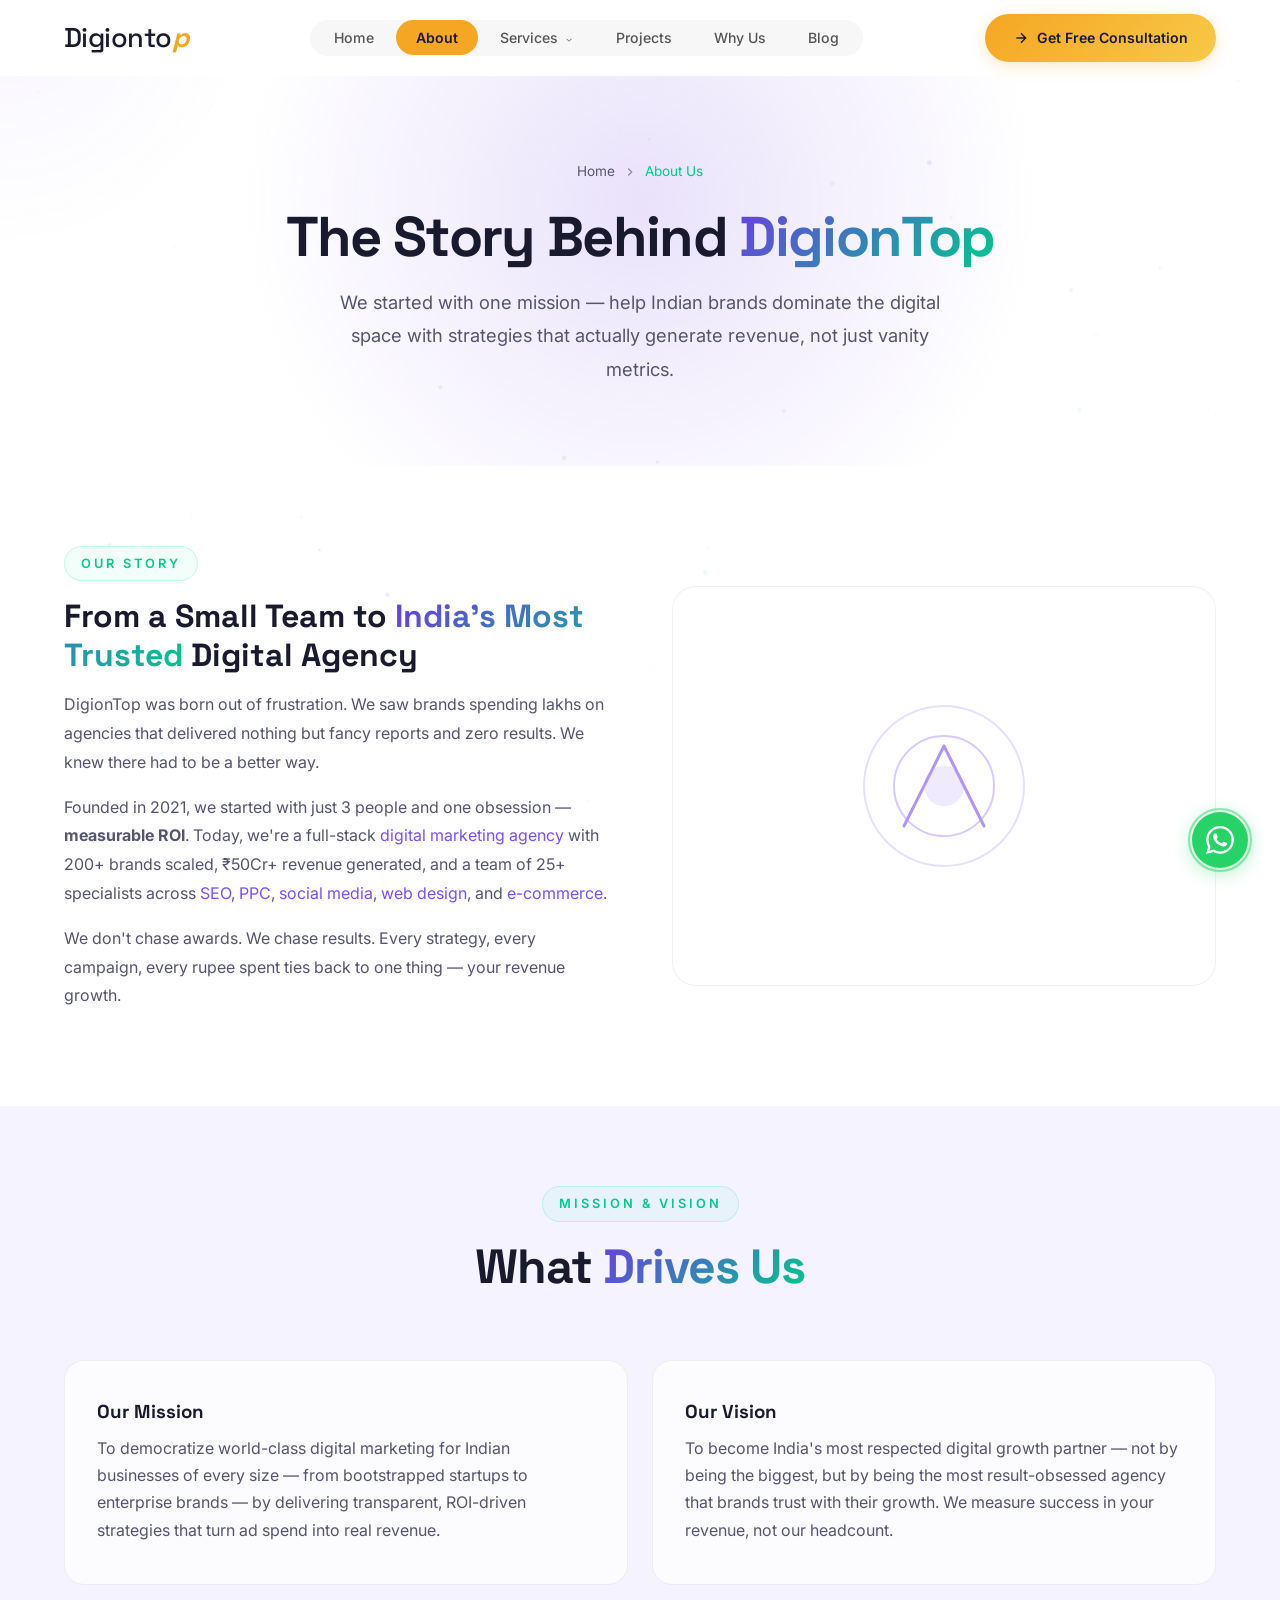
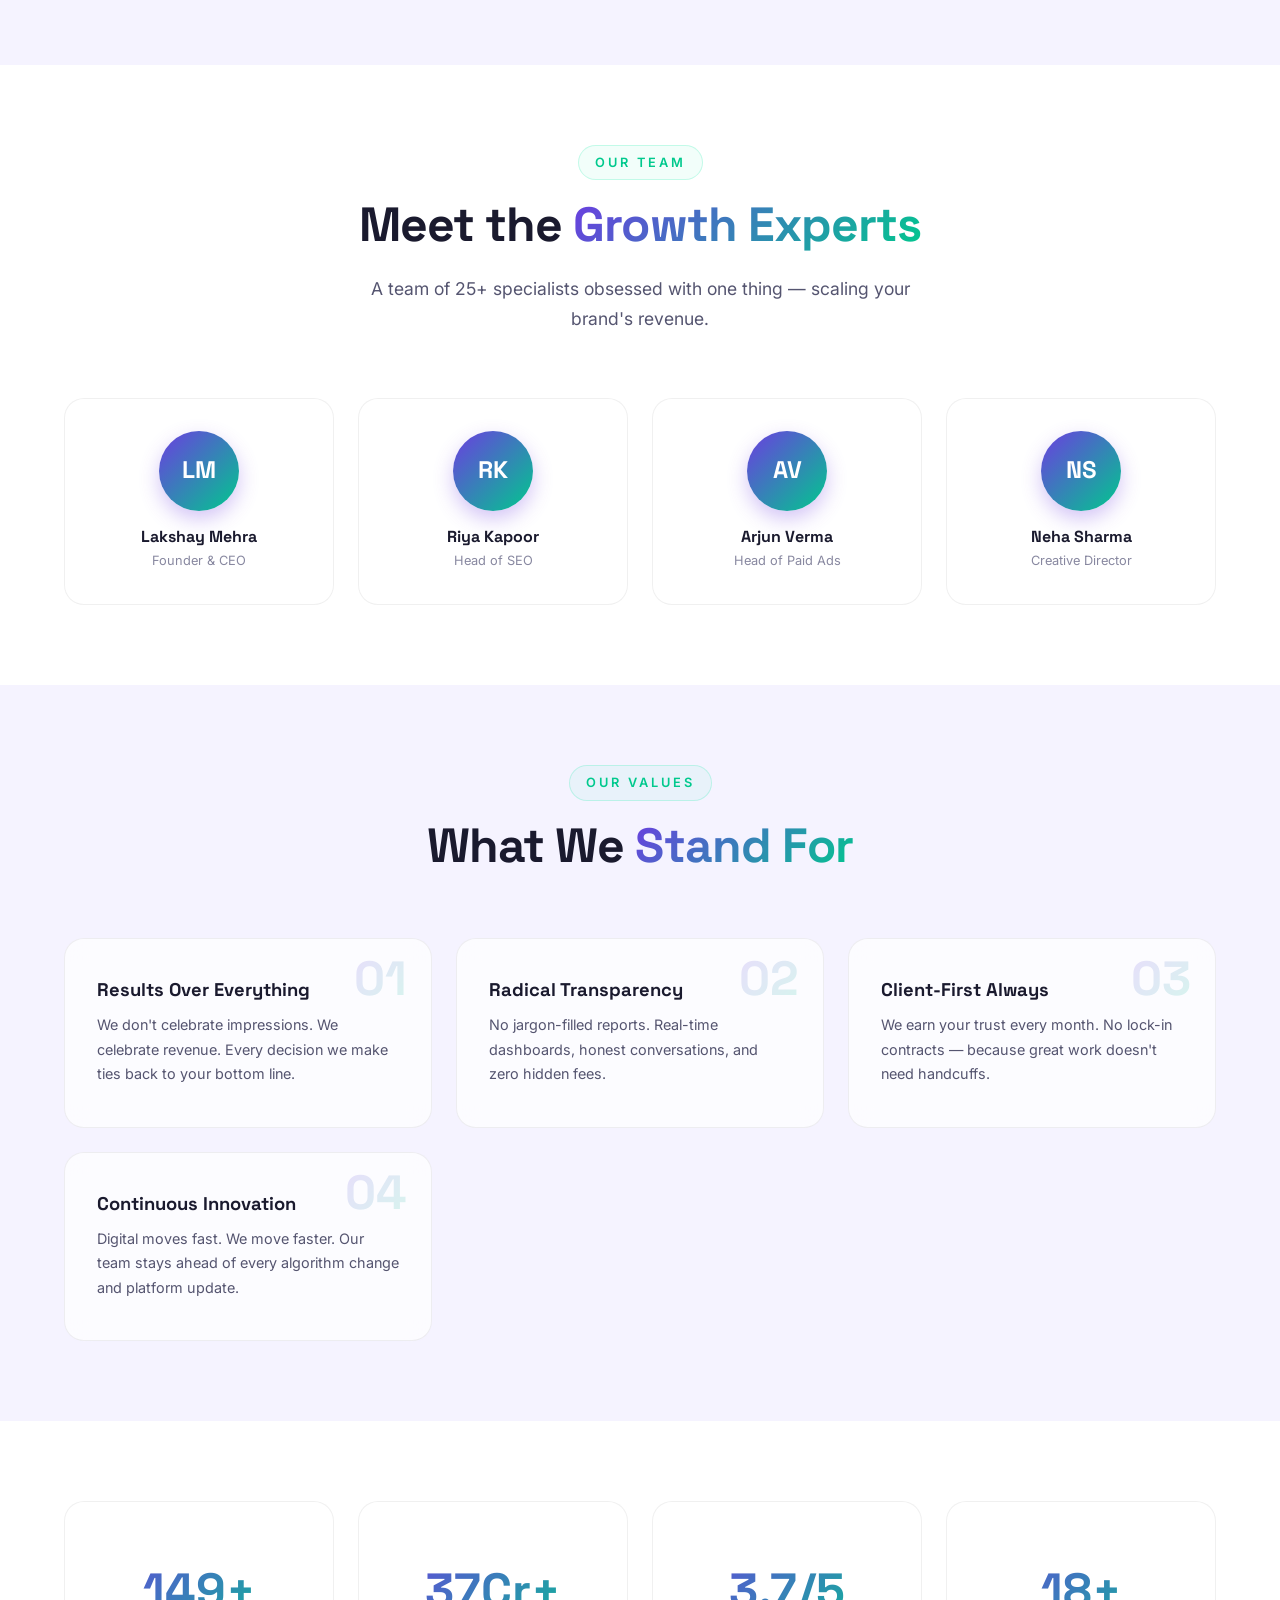
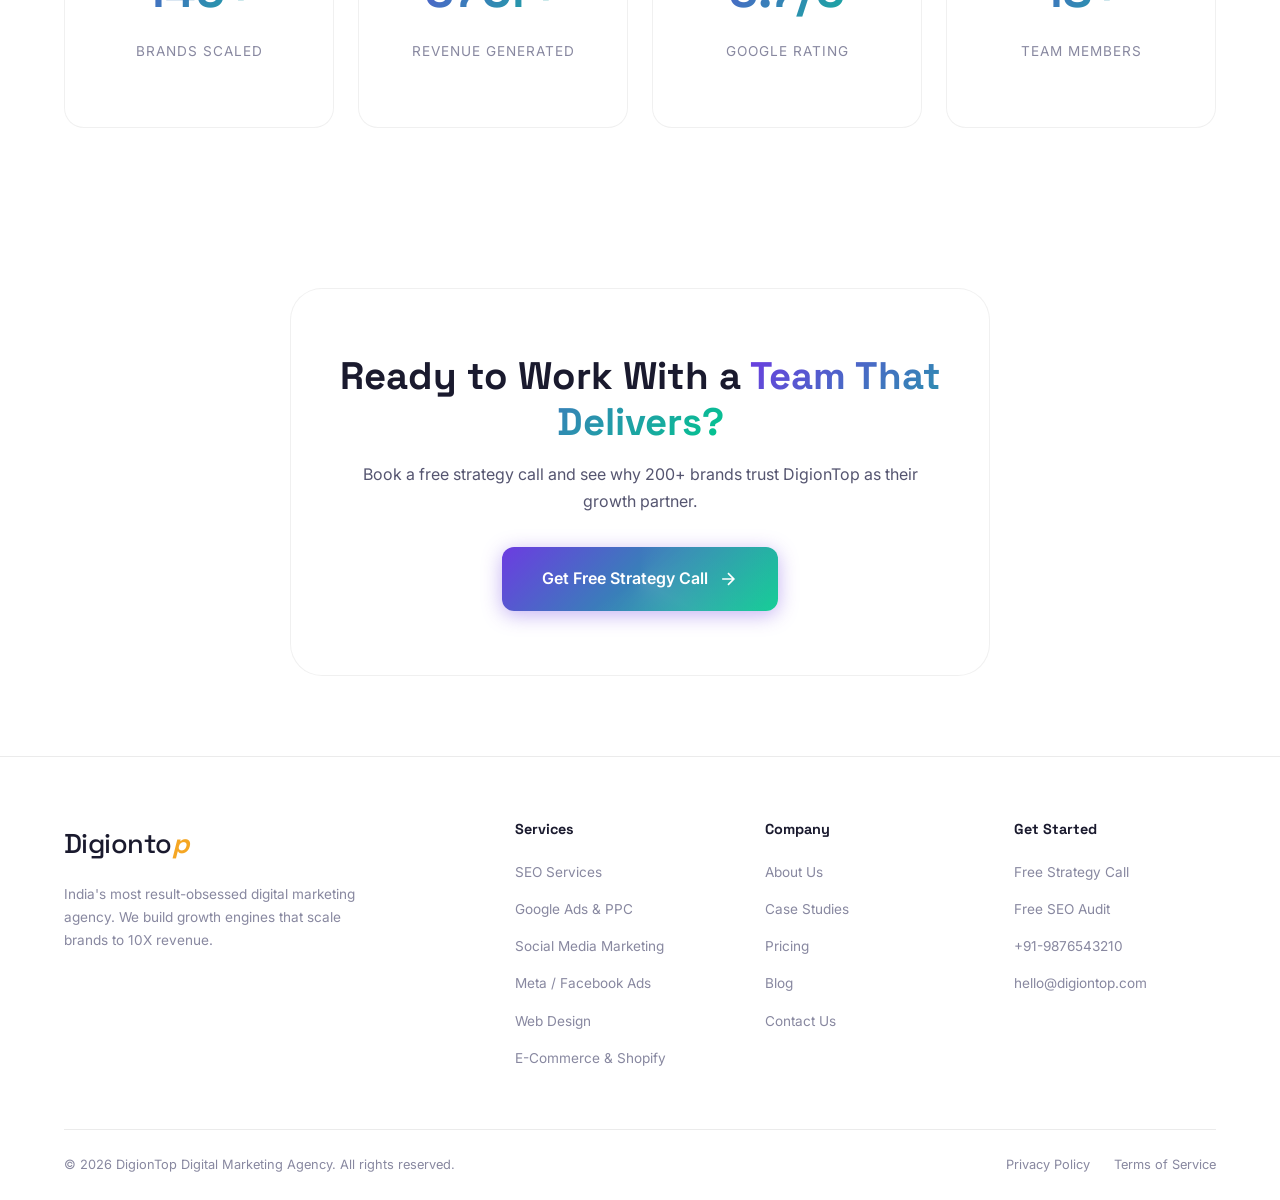
==== commit 6166fcaf: "Rebuild header to match reference site exactly - Logo: "Digiontop" text-only with golden italic "p" " ====
--- a/about.html
+++ b/about.html
@@ -23,21 +23,38 @@
     <div class="cursor-glow" id="cursorGlow"></div>
     <canvas class="particle-canvas" id="particleCanvas"></canvas>
 
-    <nav class="navbar" id="navbar" role="navigation" aria-label="Main Navigation">
+        <nav class="navbar" id="navbar" role="navigation" aria-label="Main Navigation">
         <div class="container nav-container">
-            <a href="index.html" class="logo"><span class="logo-icon">D</span><span class="logo-text">Digion<strong>Top</strong></span></a>
-            <ul class="nav-links" id="navLinks">
-                <li><a href="index.html" class="nav-link">Home</a></li>
-                <li><a href="about.html" class="nav-link active">About</a></li>
-                <li class="nav-dropdown"><a href="services.html" class="nav-link">Services <svg width="10" height="10" viewBox="0 0 24 24" fill="none" stroke="currentColor" stroke-width="2"><path d="M6 9l6 6 6-6"/></svg></a>
-                    <div class="dropdown-menu"><a href="seo.html">SEO Services</a><a href="ppc.html">Google Ads & PPC</a><a href="social-media.html">Social Media Marketing</a><a href="meta-ads.html">Meta / Facebook Ads</a><a href="web-design.html">Web Design & Development</a><a href="ecommerce.html">E-Commerce & Shopify</a></div>
-                </li>
-                <li><a href="case-studies.html" class="nav-link">Case Studies</a></li>
-                <li><a href="pricing.html" class="nav-link">Pricing</a></li>
-                <li><a href="blog.html" class="nav-link">Blog</a></li>
-                <li><a href="contact.html" class="nav-link cta-link">Free Strategy Call</a></li>
-            </ul>
-            <button type="button" class="hamburger" id="hamburger" aria-expanded="false"><span></span><span></span><span></span></button>
+            <a href="index.html" class="logo" aria-label="DigionTop Home">
+                <span class="logo-text">Digionto<strong>p</strong></span>
+            </a>
+            <div class="nav-center">
+                <ul class="nav-links" id="navLinks">
+                    <li><a href="index.html" class="nav-link">Home</a></li>
+                    <li><a href="about.html" class="nav-link active">About</a></li>
+                    <li class="nav-dropdown">
+                        <a href="services.html" class="nav-link">Services <svg width="10" height="10" viewBox="0 0 24 24" fill="none" stroke="currentColor" stroke-width="2"><path d="M6 9l6 6 6-6"/></svg></a>
+                        <div class="dropdown-menu">
+                            <a href="seo.html">SEO Services</a>
+                            <a href="ppc.html">Google Ads &amp; PPC</a>
+                            <a href="social-media.html">Social Media Marketing</a>
+                            <a href="meta-ads.html">Meta / Facebook Ads</a>
+                            <a href="web-design.html">Web Design &amp; Development</a>
+                            <a href="ecommerce.html">E-Commerce &amp; Shopify</a>
+                        </div>
+                    </li>
+                    <li><a href="case-studies.html" class="nav-link">Projects</a></li>
+                    <li><a href="pricing.html" class="nav-link">Why Us</a></li>
+                    <li><a href="blog.html" class="nav-link">Blog</a></li>
+                </ul>
+            </div>
+            <a href="contact.html" class="nav-cta">
+                <svg width="16" height="16" viewBox="0 0 24 24" fill="none" stroke="currentColor" stroke-width="2"><path d="M5 12h14M12 5l7 7-7 7"/></svg>
+                <span>Get Free Consultation</span>
+            </a>
+            <button type="button" class="hamburger" id="hamburger" aria-label="Toggle navigation menu" aria-expanded="false">
+                <span></span><span></span><span></span>
+            </button>
         </div>
     </nav>
 
@@ -192,7 +209,7 @@
     <footer class="footer">
         <div class="container">
             <div class="footer-grid">
-                <div class="footer-brand"><a href="index.html" class="logo"><span class="logo-icon">D</span><span class="logo-text">Digion<strong>Top</strong></span></a><p>India's most result-obsessed digital marketing agency. We build growth engines that scale brands to 10X revenue.</p></div>
+                <div class="footer-brand"><a href="index.html" class="logo"><span class="logo-text">Digionto<strong>p</strong></span></a><p>India's most result-obsessed digital marketing agency. We build growth engines that scale brands to 10X revenue.</p></div>
                 <div class="footer-links"><h4>Services</h4><ul><li><a href="seo.html">SEO Services</a></li><li><a href="ppc.html">Google Ads & PPC</a></li><li><a href="social-media.html">Social Media Marketing</a></li><li><a href="meta-ads.html">Meta / Facebook Ads</a></li><li><a href="web-design.html">Web Design</a></li><li><a href="ecommerce.html">E-Commerce & Shopify</a></li></ul></div>
                 <div class="footer-links"><h4>Company</h4><ul><li><a href="about.html">About Us</a></li><li><a href="case-studies.html">Case Studies</a></li><li><a href="pricing.html">Pricing</a></li><li><a href="blog.html">Blog</a></li><li><a href="contact.html">Contact Us</a></li></ul></div>
                 <div class="footer-links"><h4>Get Started</h4><ul><li><a href="contact.html">Free Strategy Call</a></li><li><a href="contact.html">Free SEO Audit</a></li><li><a href="tel:+919876543210">+91-9876543210</a></li><li><a href="mailto:hello@digiontop.com">hello@digiontop.com</a></li></ul></div>
--- a/css/style.css
+++ b/css/style.css
@@ -4,37 +4,37 @@
 
 :root {
     --primary: #6C3CE1;
-    --primary-light: #8B5CF6;
+    --primary-light: #7C4DFF;
     --primary-dark: #5224CC;
-    --accent: #00E5A0;
-    --accent-light: #34FFBE;
+    --accent: #00C98D;
+    --accent-light: #00E5A0;
     --accent-warm: #FF6B6B;
     --accent-blue: #3B82F6;
 
-    --bg-dark: #05050A;
-    --bg-card: rgba(18, 18, 26, 0.7);
-    --bg-card-hover: rgba(26, 26, 40, 0.8);
-    --bg-subtle: #08080F;
-    --bg-glass: rgba(255, 255, 255, 0.03);
-
-    --text-primary: #FFFFFF;
-    --text-secondary: #A0A0B8;
-    --text-muted: #6B6B80;
-
-    --border: rgba(255, 255, 255, 0.06);
-    --border-hover: rgba(108, 60, 225, 0.4);
-    --border-glass: rgba(255, 255, 255, 0.08);
-
-    --gradient-primary: linear-gradient(135deg, #6C3CE1 0%, #00E5A0 100%);
+    --bg-dark: #FFFFFF;
+    --bg-card: rgba(255, 255, 255, 0.9);
+    --bg-card-hover: rgba(248, 247, 255, 1);
+    --bg-subtle: #F5F3FF;
+    --bg-glass: rgba(255, 255, 255, 0.7);
+
+    --text-primary: #1A1A2E;
+    --text-secondary: #555570;
+    --text-muted: #8888A0;
+
+    --border: rgba(0, 0, 0, 0.08);
+    --border-hover: rgba(108, 60, 225, 0.3);
+    --border-glass: rgba(0, 0, 0, 0.06);
+
+    --gradient-primary: linear-gradient(135deg, #6C3CE1 0%, #00C98D 100%);
     --gradient-warm: linear-gradient(135deg, #FF6B6B 0%, #6C3CE1 100%);
-    --gradient-text: linear-gradient(135deg, #8B5CF6 0%, #00E5A0 50%, #6C3CE1 100%);
-    --gradient-glow: radial-gradient(circle at 50% 50%, rgba(108, 60, 225, 0.15) 0%, transparent 70%);
-
-    --shadow-sm: 0 2px 8px rgba(0, 0, 0, 0.3);
-    --shadow-md: 0 8px 32px rgba(0, 0, 0, 0.4);
-    --shadow-lg: 0 16px 64px rgba(0, 0, 0, 0.5);
-    --shadow-glow: 0 0 40px rgba(108, 60, 225, 0.3);
-    --shadow-glow-accent: 0 0 40px rgba(0, 229, 160, 0.2);
+    --gradient-text: linear-gradient(135deg, #6C3CE1 0%, #00C98D 50%, #5224CC 100%);
+    --gradient-glow: radial-gradient(circle at 50% 50%, rgba(108, 60, 225, 0.08) 0%, transparent 70%);
+
+    --shadow-sm: 0 2px 8px rgba(108, 60, 225, 0.06);
+    --shadow-md: 0 8px 32px rgba(108, 60, 225, 0.08);
+    --shadow-lg: 0 16px 48px rgba(108, 60, 225, 0.1);
+    --shadow-glow: 0 0 40px rgba(108, 60, 225, 0.12);
+    --shadow-glow-accent: 0 0 40px rgba(0, 201, 141, 0.1);
 
     --font-primary: 'Inter', -apple-system, BlinkMacSystemFont, sans-serif;
     --font-display: 'Space Grotesk', 'Inter', sans-serif;
@@ -82,7 +82,7 @@
     width: 500px;
     height: 500px;
     border-radius: 50%;
-    background: radial-gradient(circle, rgba(108, 60, 225, 0.07) 0%, transparent 70%);
+    background: radial-gradient(circle, rgba(108, 60, 225, 0.05) 0%, transparent 70%);
     pointer-events: none;
     z-index: 0;
     transform: translate(-50%, -50%);
@@ -107,7 +107,7 @@
     position: fixed;
     inset: 0;
     z-index: 9999;
-    background: var(--bg-dark);
+    background: #FFFFFF;
     display: flex;
     align-items: center;
     justify-content: center;
@@ -149,7 +149,7 @@
     font-family: var(--font-display);
     font-size: 2rem;
     font-weight: 400;
-    color: var(--text-primary);
+    color: #1A1A2E;
 }
 
 .preloader-text strong { font-weight: 700; }
@@ -157,7 +157,7 @@
 .preloader-bar {
     width: 200px;
     height: 3px;
-    background: var(--border);
+    background: rgba(0, 0, 0, 0.08);
     border-radius: 10px;
     overflow: hidden;
     margin: 0 auto;
@@ -329,55 +329,117 @@
     left: 0;
     right: 0;
     z-index: 1000;
-    padding: 16px 0;
+    padding: 14px 0;
     transition: all var(--transition);
-    background: transparent;
+    background: #FFFFFF;
 }
 
 .navbar.scrolled {
-    background: rgba(5, 5, 10, 0.8);
-    backdrop-filter: blur(20px);
-    -webkit-backdrop-filter: blur(20px);
-    border-bottom: 1px solid var(--border);
+    background: #FFFFFF;
+    box-shadow: 0 2px 20px rgba(0, 0, 0, 0.06);
     padding: 10px 0;
 }
 
-.nav-container { display: flex; align-items: center; justify-content: space-between; }
-
-.logo { display: flex; align-items: center; gap: 10px; text-decoration: none; color: var(--text-primary); }
+.nav-container {
+    display: flex;
+    align-items: center;
+    justify-content: space-between;
+    gap: 20px;
+}
+
+/* Logo */
+.logo {
+    display: flex;
+    align-items: center;
+    text-decoration: none;
+    color: var(--text-primary);
+    flex-shrink: 0;
+}
+
 .logo:hover { color: var(--text-primary); }
 
-.logo-icon {
-    width: 40px;
-    height: 40px;
-    background: var(--gradient-primary);
-    border-radius: 10px;
-    display: flex;
-    align-items: center;
+.logo-icon { display: none; }
+
+.logo-text {
+    font-family: var(--font-display);
+    font-size: 1.7rem;
+    font-weight: 500;
+    letter-spacing: -0.02em;
+    color: #1A1A2E;
+}
+
+.logo-text strong {
+    font-weight: 700;
+    color: #F5A623;
+    font-style: italic;
+}
+
+/* Center Nav */
+.nav-center {
+    flex: 1;
+    display: flex;
     justify-content: center;
-    font-family: var(--font-display);
-    font-weight: 800;
-    font-size: 1.2rem;
-    color: var(--bg-dark);
-    box-shadow: 0 0 20px rgba(108, 60, 225, 0.3);
-}
-
-.logo-text { font-family: var(--font-display); font-size: 1.3rem; font-weight: 400; letter-spacing: -0.02em; }
-.logo-text strong { font-weight: 700; }
-
-.nav-links { display: flex; align-items: center; gap: 8px; }
+}
+
+.nav-links {
+    display: flex;
+    align-items: center;
+    gap: 2px;
+    background: #F7F7F8;
+    border-radius: 100px;
+    padding: 4px;
+}
 
 .nav-link {
-    font-size: 0.85rem;
+    font-size: 0.88rem;
     font-weight: 500;
-    color: var(--text-secondary);
-    padding: 8px 14px;
-    border-radius: 8px;
+    color: #555;
+    padding: 9px 20px;
+    border-radius: 100px;
     transition: all var(--transition);
-}
-
-.nav-link:hover { color: var(--text-primary); background: rgba(255, 255, 255, 0.05); }
-.nav-link.active { color: var(--accent); }
+    text-decoration: none;
+    white-space: nowrap;
+}
+
+.nav-link:hover {
+    color: #1A1A2E;
+    background: rgba(0, 0, 0, 0.04);
+}
+
+.nav-link.active {
+    color: #1A1A2E;
+    background: #F5A623;
+    font-weight: 600;
+}
+
+/* Nav CTA Button */
+.nav-cta {
+    display: inline-flex;
+    align-items: center;
+    gap: 8px;
+    padding: 12px 28px;
+    background: linear-gradient(135deg, #F5A623 0%, #F7C948 100%);
+    color: #1A1A2E;
+    font-family: var(--font-primary);
+    font-size: 0.88rem;
+    font-weight: 600;
+    border-radius: 100px;
+    text-decoration: none;
+    transition: all var(--transition);
+    white-space: nowrap;
+    flex-shrink: 0;
+    box-shadow: 0 4px 15px rgba(245, 166, 35, 0.25);
+}
+
+.nav-cta:hover {
+    transform: translateY(-2px);
+    box-shadow: 0 6px 25px rgba(245, 166, 35, 0.4);
+    color: #1A1A2E;
+}
+
+.nav-cta svg {
+    order: -1;
+}
 
 /* Dropdown */
 .nav-dropdown { position: relative; }
@@ -396,7 +458,7 @@
     left: 50%;
     transform: translateX(-50%) translateY(8px);
     min-width: 260px;
-    background: rgba(12, 12, 20, 0.95);
+    background: rgba(255, 255, 255, 0.98);
     -webkit-backdrop-filter: blur(20px);
     backdrop-filter: blur(20px);
     border: 1px solid var(--border);
@@ -426,8 +488,8 @@
 }
 
 .dropdown-menu a:hover {
-    background: rgba(108, 60, 225, 0.1);
-    color: var(--accent);
+    background: rgba(245, 166, 35, 0.08);
+    color: #F5A623;
     padding-left: 20px;
 }
 
@@ -722,7 +784,7 @@
         min-width: 100%;
         opacity: 1;
         visibility: visible;
-        background: rgba(255, 255, 255, 0.02);
+        background: rgba(108, 60, 225, 0.03);
         border: none;
         box-shadow: none;
         padding: 4px 0 4px 16px;
@@ -734,15 +796,23 @@
 }
 
 .cta-link {
-    background: var(--gradient-primary);
-    color: var(--bg-dark) !important;
+    background: linear-gradient(135deg, #F5A623 0%, #F7C948 100%);
+    color: #1A1A2E !important;
     font-weight: 600;
-    padding: 10px 20px;
-    border-radius: 10px;
-    box-shadow: 0 0 20px rgba(108, 60, 225, 0.2);
-}
-
-.cta-link:hover { transform: translateY(-1px); box-shadow: var(--shadow-glow); color: var(--bg-dark) !important; }
+    padding: 10px 24px;
+    border-radius: 100px;
+    box-shadow: 0 4px 15px rgba(245, 166, 35, 0.25);
+    display: inline-flex;
+    align-items: center;
+    gap: 8px;
+}
+
+.cta-link:hover {
+    transform: translateY(-2px);
+    box-shadow: 0 6px 25px rgba(245, 166, 35, 0.35);
+    color: #1A1A2E !important;
+    background: linear-gradient(135deg, #F7C948 0%, #F5A623 100%);
+}
 
 /* Hamburger */
 .hamburger {
@@ -760,7 +830,7 @@
     display: block;
     width: 24px;
     height: 2px;
-    background: var(--text-primary);
+    background: #1A1A2E;
     border-radius: 2px;
     transition: all var(--transition);
 }
@@ -792,14 +862,14 @@
 .shape {
     position: absolute;
     border-radius: 50%;
-    filter: blur(100px);
-    opacity: 0.35;
+    filter: blur(120px);
+    opacity: 0.5;
 }
 
 .shape-1 {
     width: 700px;
     height: 700px;
-    background: radial-gradient(circle, rgba(108, 60, 225, 0.4) 0%, transparent 70%);
+    background: radial-gradient(circle, rgba(108, 60, 225, 0.15) 0%, transparent 70%);
     top: -250px;
     right: -150px;
     animation: float-slow 18s ease-in-out infinite;
@@ -808,7 +878,7 @@
 .shape-2 {
     width: 600px;
     height: 600px;
-    background: radial-gradient(circle, rgba(0, 229, 160, 0.25) 0%, transparent 70%);
+    background: radial-gradient(circle, rgba(0, 201, 141, 0.12) 0%, transparent 70%);
     bottom: -150px;
     left: -150px;
     animation: float-slow 14s ease-in-out infinite reverse;
@@ -817,7 +887,7 @@
 .shape-3 {
     width: 400px;
     height: 400px;
-    background: radial-gradient(circle, rgba(108, 60, 225, 0.25) 0%, transparent 70%);
+    background: radial-gradient(circle, rgba(108, 60, 225, 0.1) 0%, transparent 70%);
     top: 50%;
     left: 50%;
     transform: translate(-50%, -50%);
@@ -859,8 +929,8 @@
     position: absolute;
     inset: 0;
     background-image:
-        linear-gradient(rgba(255, 255, 255, 0.015) 1px, transparent 1px),
-        linear-gradient(90deg, rgba(255, 255, 255, 0.015) 1px, transparent 1px);
+        linear-gradient(rgba(108, 60, 225, 0.03) 1px, transparent 1px),
+        linear-gradient(90deg, rgba(108, 60, 225, 0.03) 1px, transparent 1px);
     background-size: 80px 80px;
     mask-image: radial-gradient(ellipse at center, black 20%, transparent 70%);
     -webkit-mask-image: radial-gradient(ellipse at center, black 20%, transparent 70%);
@@ -935,11 +1005,12 @@
     gap: 40px;
     flex-wrap: wrap;
     padding: 32px 40px;
-    background: rgba(18, 18, 26, 0.5);
+    background: rgba(255, 255, 255, 0.8);
     backdrop-filter: blur(16px);
     -webkit-backdrop-filter: blur(16px);
-    border: 1px solid var(--border-glass);
+    border: 1px solid var(--border);
     border-radius: 20px;
+    box-shadow: var(--shadow-md);
 }
 
 .stat-item { text-align: center; }
@@ -1103,7 +1174,7 @@
 .service-card:hover {
     border-color: var(--border-hover);
     transform: translateY(-6px);
-    box-shadow: 0 20px 60px rgba(108, 60, 225, 0.15);
+    box-shadow: 0 20px 60px rgba(108, 60, 225, 0.08);
     background: var(--bg-card-hover);
 }
 
@@ -1482,9 +1553,9 @@
 
 .pricing-card.popular {
     border-color: var(--primary);
-    background: linear-gradient(180deg, rgba(108, 60, 225, 0.1) 0%, rgba(18, 18, 26, 0.7) 100%);
+    background: linear-gradient(180deg, rgba(108, 60, 225, 0.06) 0%, #FFFFFF 100%);
     transform: scale(1.05);
-    box-shadow: 0 0 50px rgba(108, 60, 225, 0.2);
+    box-shadow: 0 8px 40px rgba(108, 60, 225, 0.12);
 }
 
 .pricing-card.popular:hover { transform: scale(1.05) translateY(-6px); }
@@ -1643,8 +1714,8 @@
 
 .faq-item.active {
     border-color: var(--primary);
-    background: linear-gradient(180deg, rgba(108, 60, 225, 0.06) 0%, var(--bg-card) 100%);
-    box-shadow: 0 0 30px rgba(108, 60, 225, 0.08);
+    background: linear-gradient(180deg, rgba(108, 60, 225, 0.04) 0%, #FFFFFF 100%);
+    box-shadow: 0 4px 20px rgba(108, 60, 225, 0.06);
 }
 
 .faq-question {
@@ -1809,7 +1880,7 @@
 input, select, textarea {
     width: 100%;
     padding: 14px 18px;
-    background: rgba(5, 5, 10, 0.6);
+    background: #F8F7FF;
     border: 1px solid var(--border);
     border-radius: 12px;
     color: var(--text-primary);
@@ -1835,7 +1906,7 @@
     cursor: pointer;
 }
 
-select option { background: var(--bg-card); color: var(--text-primary); }
+select option { background: #FFFFFF; color: var(--text-primary); }
 
 textarea { resize: vertical; min-height: 100px; }
 
@@ -2024,7 +2095,7 @@
         width: 80%;
         max-width: 360px;
         height: 100vh;
-        background: rgba(12, 12, 20, 0.95);
+        background: rgba(255, 255, 255, 0.98);
         backdrop-filter: blur(20px);
         -webkit-backdrop-filter: blur(20px);
         flex-direction: column;
@@ -2036,9 +2107,28 @@
         overflow-y: auto;
     }
 
+    .nav-center { flex: none; width: 100%; }
+    .nav-links {
+        position: fixed;
+        top: 0;
+        right: -100%;
+        width: 80%;
+        max-width: 360px;
+        height: 100vh;
+        background: #FFFFFF;
+        flex-direction: column;
+        align-items: flex-start;
+        padding: 80px 24px 32px;
+        gap: 4px;
+        transition: right var(--transition-slow);
+        border-left: 1px solid var(--border);
+        overflow-y: auto;
+        border-radius: 0;
+    }
     .nav-links.open { right: 0; }
-    .nav-link { font-size: 1rem; width: 100%; padding: 14px 16px; }
-    .cta-link { margin-top: 12px; text-align: center; }
+    .nav-link { font-size: 1rem; width: 100%; padding: 14px 16px; border-radius: 12px; }
+    .nav-link.active { border-radius: 12px; }
+    .nav-cta { display: none; }
 
     .hero-title { font-size: 2.2rem; }
 
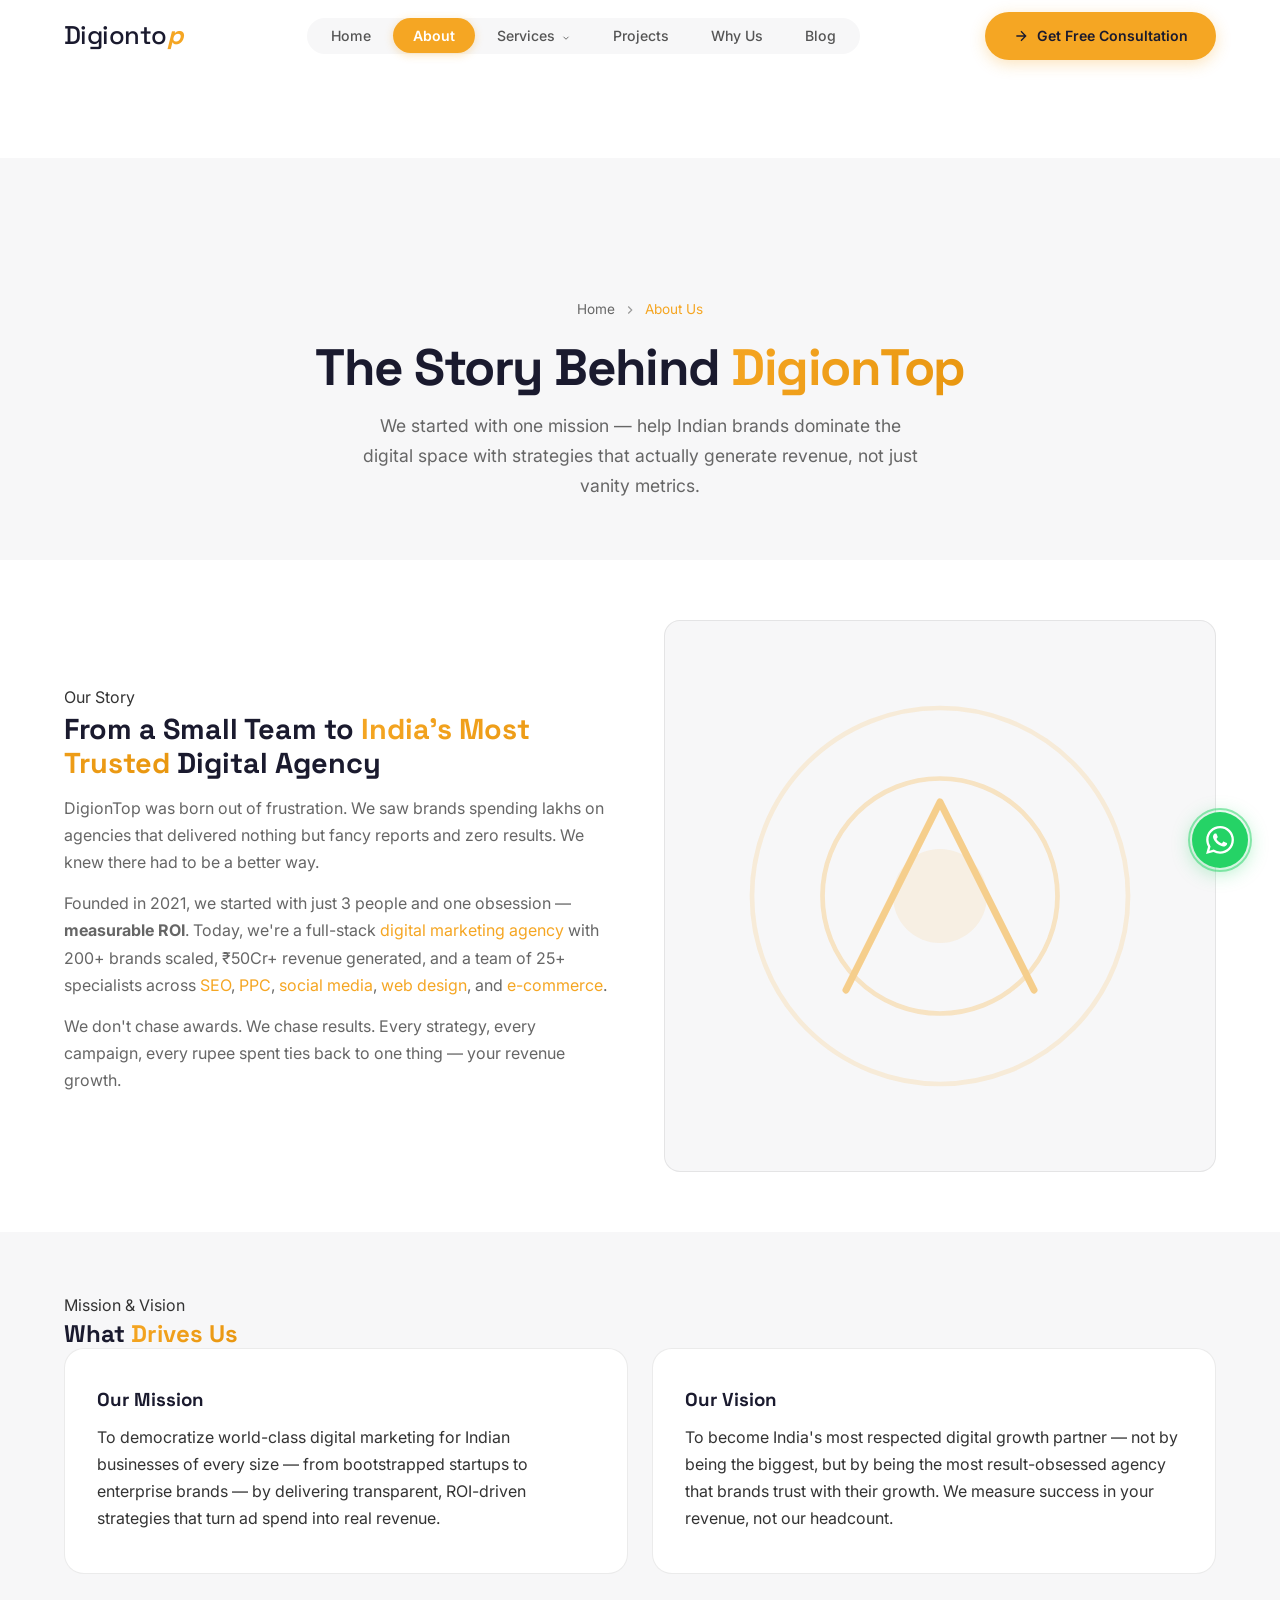
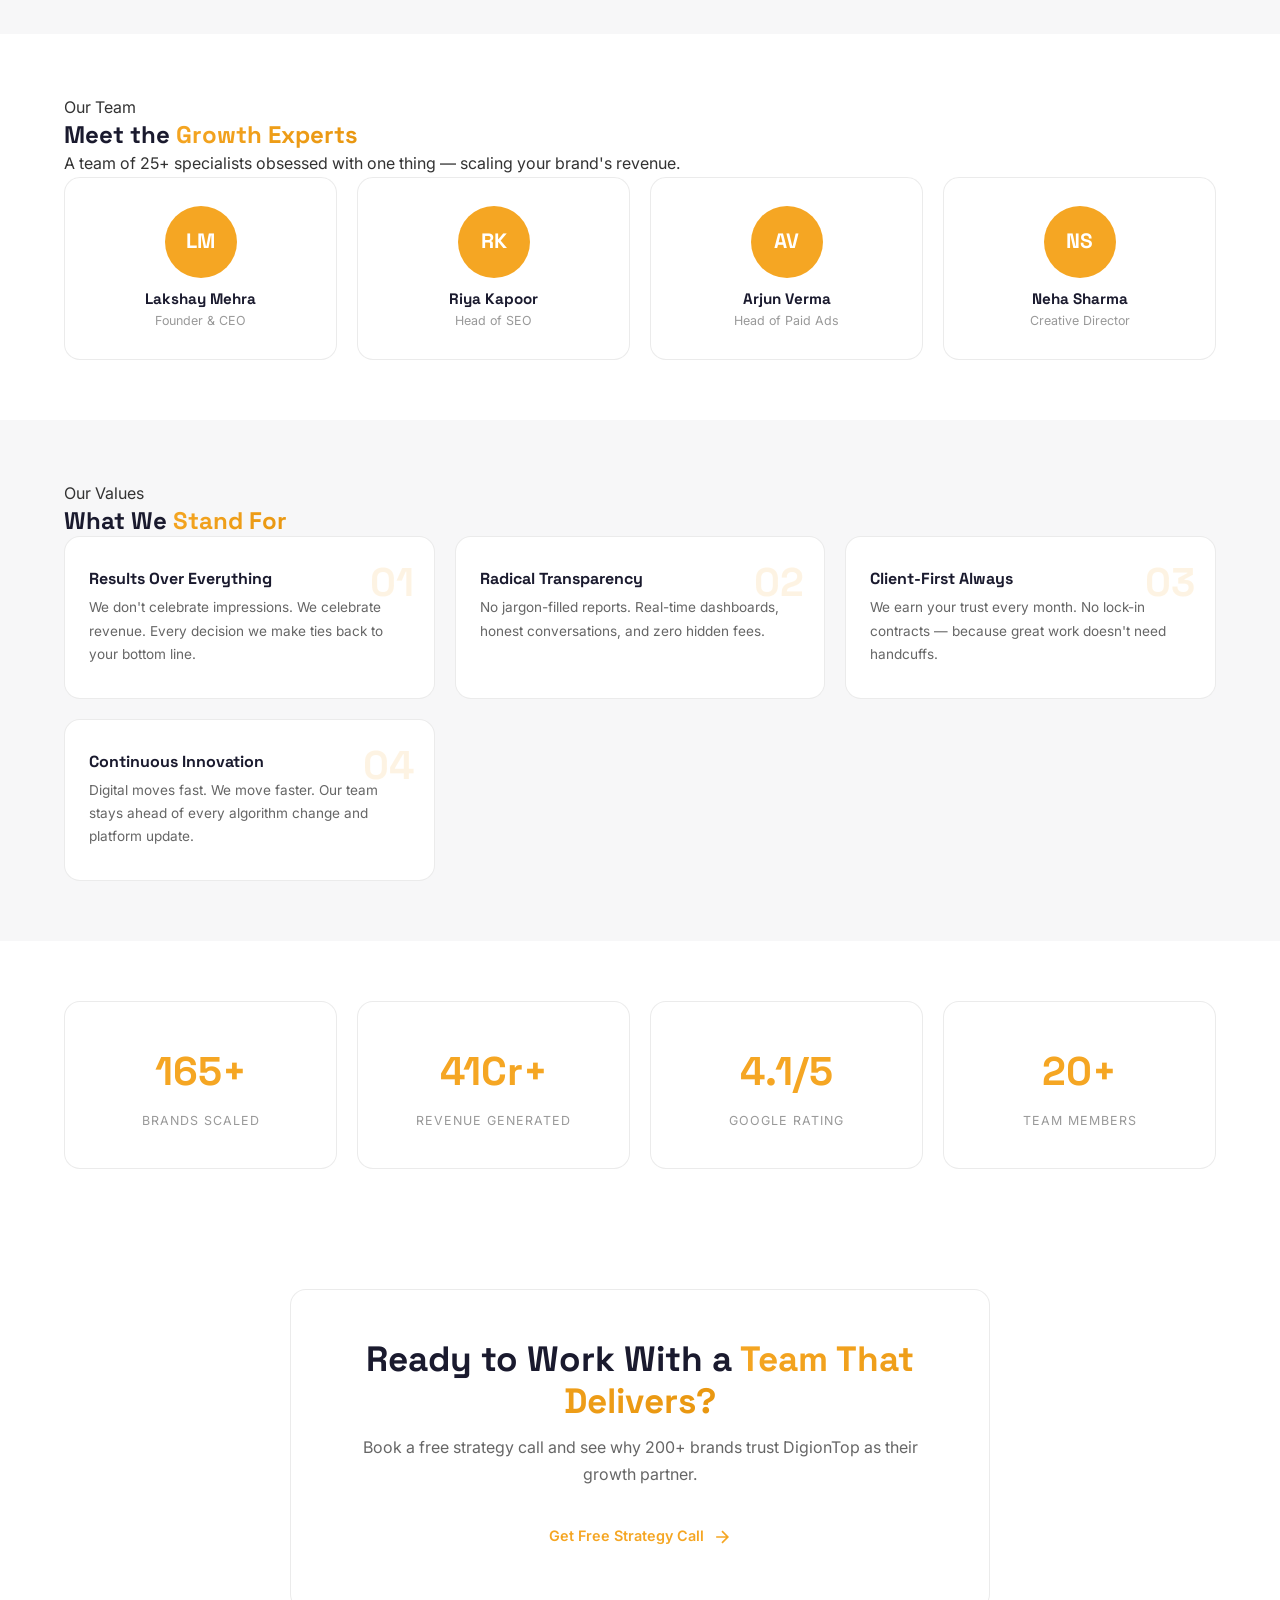
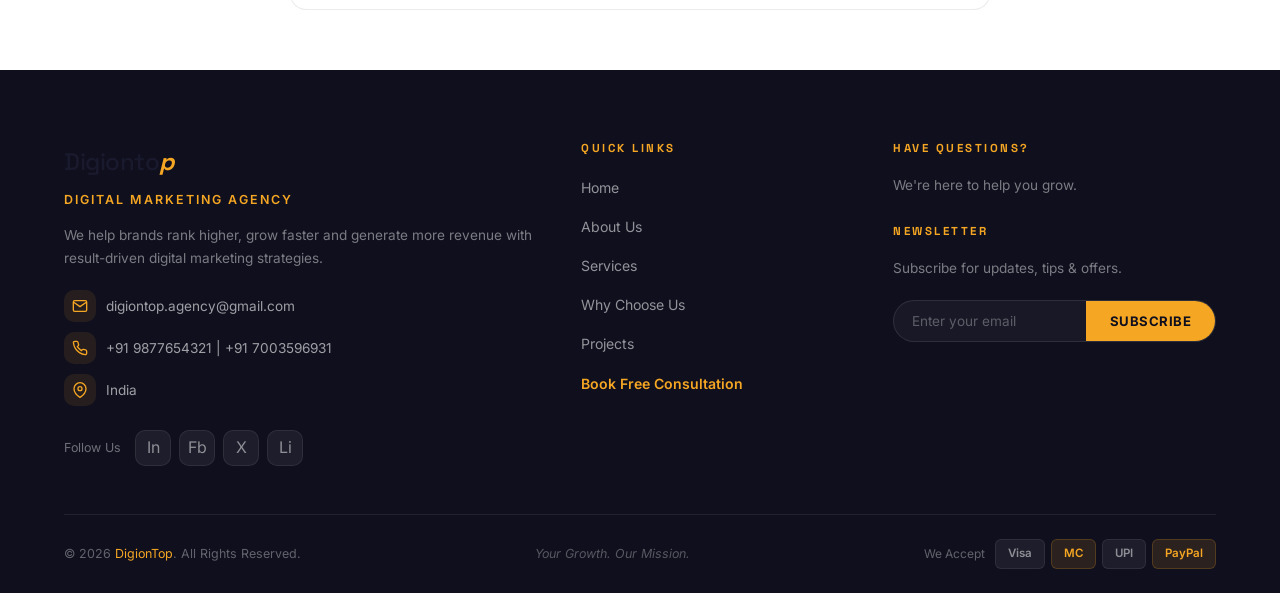
==== commit b05d5676: "Update footer on all 12 inner pages to match new design - Replaced old footer HTML on about, service" ====
--- a/about.html
+++ b/about.html
@@ -206,15 +206,37 @@
     </section>
 
     <!-- Footer -->
-    <footer class="footer">
-        <div class="container">
-            <div class="footer-grid">
-                <div class="footer-brand"><a href="index.html" class="logo"><span class="logo-text">Digionto<strong>p</strong></span></a><p>India's most result-obsessed digital marketing agency. We build growth engines that scale brands to 10X revenue.</p></div>
-                <div class="footer-links"><h4>Services</h4><ul><li><a href="seo.html">SEO Services</a></li><li><a href="ppc.html">Google Ads & PPC</a></li><li><a href="social-media.html">Social Media Marketing</a></li><li><a href="meta-ads.html">Meta / Facebook Ads</a></li><li><a href="web-design.html">Web Design</a></li><li><a href="ecommerce.html">E-Commerce & Shopify</a></li></ul></div>
-                <div class="footer-links"><h4>Company</h4><ul><li><a href="about.html">About Us</a></li><li><a href="case-studies.html">Case Studies</a></li><li><a href="pricing.html">Pricing</a></li><li><a href="blog.html">Blog</a></li><li><a href="contact.html">Contact Us</a></li></ul></div>
-                <div class="footer-links"><h4>Get Started</h4><ul><li><a href="contact.html">Free Strategy Call</a></li><li><a href="contact.html">Free SEO Audit</a></li><li><a href="tel:+919876543210">+91-9876543210</a></li><li><a href="mailto:hello@digiontop.com">hello@digiontop.com</a></li></ul></div>
-            </div>
-            <div class="footer-bottom"><p>&copy; 2026 DigionTop Digital Marketing Agency. All rights reserved.</p><div class="footer-bottom-links"><a href="#">Privacy Policy</a><a href="#">Terms of Service</a></div></div>
+        <footer class="footer">
+        <div class="container">
+            <div class="footer-main">
+                <div class="footer-col footer-brand-col">
+                    <div class="footer-logo"><span class="logo-text" style="font-size:1.5rem;">Digionto<strong>p</strong></span></div>
+                    <p class="footer-tagline">Digital Marketing Agency</p>
+                    <p class="footer-desc">We help brands rank higher, grow faster and generate more revenue with result-driven digital marketing strategies.</p>
+                    <div class="footer-contact-list">
+                        <a href="mailto:digiontop.agency@gmail.com" class="footer-contact-link"><span class="fci"><svg width="16" height="16" viewBox="0 0 24 24" fill="none" stroke="currentColor" stroke-width="2"><path d="M4 4h16c1.1 0 2 .9 2 2v12c0 1.1-.9 2-2 2H4c-1.1 0-2-.9-2-2V6c0-1.1.9-2 2-2z"/><path d="M22 6l-10 7L2 6"/></svg></span>digiontop.agency@gmail.com</a>
+                        <a href="tel:+919876543210" class="footer-contact-link"><span class="fci"><svg width="16" height="16" viewBox="0 0 24 24" fill="none" stroke="currentColor" stroke-width="2"><path d="M22 16.92v3a2 2 0 01-2.18 2 19.79 19.79 0 01-8.63-3.07 19.5 19.5 0 01-6-6 19.79 19.79 0 01-3.07-8.67A2 2 0 014.11 2h3a2 2 0 012 1.72c.127.96.361 1.903.7 2.81a2 2 0 01-.45 2.11L8.09 9.91a16 16 0 006 6l1.27-1.27a2 2 0 012.11-.45c.907.339 1.85.573 2.81.7A2 2 0 0122 16.92z"/></svg></span>+91 9877654321 | +91 7003596931</a>
+                        <span class="footer-contact-link"><span class="fci"><svg width="16" height="16" viewBox="0 0 24 24" fill="none" stroke="currentColor" stroke-width="2"><path d="M21 10c0 7-9 13-9 13s-9-6-9-13a9 9 0 0118 0z"/><circle cx="12" cy="10" r="3"/></svg></span>India</span>
+                    </div>
+                    <div class="footer-social-row"><span class="fsr-label">Follow Us</span><div class="footer-social-icons"><a href="#">In</a><a href="#">Fb</a><a href="#">X</a><a href="#">Li</a></div></div>
+                </div>
+                <div class="footer-col">
+                    <h4 class="footer-heading">QUICK LINKS</h4>
+                    <ul class="footer-nav"><li><a href="index.html">Home</a></li><li><a href="about.html">About Us</a></li><li><a href="services.html">Services</a></li><li><a href="pricing.html">Why Choose Us</a></li><li><a href="case-studies.html">Projects</a></li><li><a href="contact.html" class="footer-cta-link">Book Free Consultation</a></li></ul>
+                </div>
+                <div class="footer-col">
+                    <h4 class="footer-heading">HAVE QUESTIONS?</h4>
+                    <p class="footer-desc">We're here to help you grow.</p>
+                    <h4 class="footer-heading" style="margin-top:28px;">NEWSLETTER</h4>
+                    <p class="footer-desc">Subscribe for updates, tips &amp; offers.</p>
+                    <form class="footer-newsletter-form" onsubmit="event.preventDefault();this.querySelector('button').textContent='Subscribed!';this.reset();"><input type="email" placeholder="Enter your email" required><button type="submit">Subscribe</button></form>
+                </div>
+            </div>
+            <div class="footer-bottom-bar">
+                <p>&copy; 2026 <span class="text-gold">DigionTop</span>. All Rights Reserved.</p>
+                <p class="footer-motto">Your Growth. Our Mission.</p>
+                <div class="footer-payment"><span>We Accept</span><div class="payment-icons"><span class="pay-badge">Visa</span><span class="pay-badge pay-highlight">MC</span><span class="pay-badge">UPI</span><span class="pay-badge pay-highlight">PayPal</span></div></div>
+            </div>
         </div>
     </footer>
     <a href="#" class="back-to-top" id="backToTop" aria-label="Back to top"><svg width="20" height="20" viewBox="0 0 24 24" fill="none" stroke="currentColor" stroke-width="2"><path d="M18 15l-6-6-6 6"/></svg></a>
--- a/css/style.css
+++ b/css/style.css
@@ -1,2188 +1,571 @@
 /* ============================================
-   DigionTop Agency — Enhanced Premium Design
+   DigionTop — Reference-Match Design System
    ============================================ */
 
 :root {
-    --primary: #6C3CE1;
-    --primary-light: #7C4DFF;
-    --primary-dark: #5224CC;
-    --accent: #00C98D;
-    --accent-light: #00E5A0;
-    --accent-warm: #FF6B6B;
-    --accent-blue: #3B82F6;
-
-    --bg-dark: #FFFFFF;
-    --bg-card: rgba(255, 255, 255, 0.9);
-    --bg-card-hover: rgba(248, 247, 255, 1);
-    --bg-subtle: #F5F3FF;
-    --bg-glass: rgba(255, 255, 255, 0.7);
-
-    --text-primary: #1A1A2E;
-    --text-secondary: #555570;
-    --text-muted: #8888A0;
-
-    --border: rgba(0, 0, 0, 0.08);
-    --border-hover: rgba(108, 60, 225, 0.3);
-    --border-glass: rgba(0, 0, 0, 0.06);
-
-    --gradient-primary: linear-gradient(135deg, #6C3CE1 0%, #00C98D 100%);
-    --gradient-warm: linear-gradient(135deg, #FF6B6B 0%, #6C3CE1 100%);
-    --gradient-text: linear-gradient(135deg, #6C3CE1 0%, #00C98D 50%, #5224CC 100%);
-    --gradient-glow: radial-gradient(circle at 50% 50%, rgba(108, 60, 225, 0.08) 0%, transparent 70%);
-
-    --shadow-sm: 0 2px 8px rgba(108, 60, 225, 0.06);
-    --shadow-md: 0 8px 32px rgba(108, 60, 225, 0.08);
-    --shadow-lg: 0 16px 48px rgba(108, 60, 225, 0.1);
-    --shadow-glow: 0 0 40px rgba(108, 60, 225, 0.12);
-    --shadow-glow-accent: 0 0 40px rgba(0, 201, 141, 0.1);
-
-    --font-primary: 'Inter', -apple-system, BlinkMacSystemFont, sans-serif;
+    --gold: #F5A623;
+    --gold-light: #F7C948;
+    --gold-dark: #E8960F;
+    --dark: #1A1A2E;
+    --dark-2: #16162B;
+    --dark-3: #111127;
+    --white: #FFFFFF;
+    --light: #F7F7F8;
+    --light-2: #EFEFEF;
+    --text: #333333;
+    --text-light: #666666;
+    --text-muted: #999999;
+    --border: rgba(0,0,0,0.08);
+    --font: 'Inter', -apple-system, BlinkMacSystemFont, sans-serif;
     --font-display: 'Space Grotesk', 'Inter', sans-serif;
-
-    --section-padding: 120px;
-    --container-max: 1200px;
-
-    --transition: 0.3s cubic-bezier(0.4, 0, 0.2, 1);
-    --transition-slow: 0.6s cubic-bezier(0.4, 0, 0.2, 1);
-    --transition-bounce: 0.5s cubic-bezier(0.34, 1.56, 0.64, 1);
-}
-
-/* ---------- Reset ---------- */
-*, *::before, *::after { margin: 0; padding: 0; box-sizing: border-box; }
-
-html {
-    scroll-behavior: smooth;
-    font-size: 16px;
-    -webkit-font-smoothing: antialiased;
-    -moz-osx-font-smoothing: grayscale;
-}
-
-body {
-    font-family: var(--font-primary);
-    background-color: var(--bg-dark);
-    color: var(--text-secondary);
-    line-height: 1.7;
-    overflow-x: hidden;
-}
-
-a { color: var(--primary-light); text-decoration: none; transition: color var(--transition); }
-a:hover { color: var(--accent); }
-img { max-width: 100%; height: auto; }
-ul { list-style: none; }
-
-.container {
-    max-width: var(--container-max);
-    margin: 0 auto;
-    padding: 0 24px;
-}
-
-/* ---------- Cursor Glow ---------- */
-.cursor-glow {
-    position: fixed;
-    width: 500px;
-    height: 500px;
-    border-radius: 50%;
-    background: radial-gradient(circle, rgba(108, 60, 225, 0.05) 0%, transparent 70%);
-    pointer-events: none;
-    z-index: 0;
-    transform: translate(-50%, -50%);
-    transition: opacity 0.3s;
-    will-change: left, top;
-}
-
-/* ---------- Particle Canvas ---------- */
-.particle-canvas {
-    position: fixed;
-    top: 0;
-    left: 0;
-    width: 100%;
-    height: 100%;
-    pointer-events: none;
-    z-index: 0;
-    opacity: 0.4;
-}
-
-/* ---------- Preloader ---------- */
-.preloader {
-    position: fixed;
-    inset: 0;
-    z-index: 9999;
-    background: #FFFFFF;
-    display: flex;
-    align-items: center;
-    justify-content: center;
-    transition: opacity 0.6s ease, visibility 0.6s ease;
-}
-
-.preloader.hidden {
-    opacity: 0;
-    visibility: hidden;
-    pointer-events: none;
-}
-
-.preloader-inner { text-align: center; }
-
-.preloader-logo {
-    display: flex;
-    align-items: center;
-    gap: 12px;
-    justify-content: center;
-    margin-bottom: 32px;
-}
-
-.preloader-icon {
-    width: 52px;
-    height: 52px;
-    background: var(--gradient-primary);
-    border-radius: 14px;
-    display: flex;
-    align-items: center;
-    justify-content: center;
-    font-family: var(--font-display);
-    font-weight: 800;
-    font-size: 1.5rem;
-    color: var(--bg-dark);
-    animation: preloader-pulse 1.5s ease-in-out infinite;
-}
-
-.preloader-text {
-    font-family: var(--font-display);
-    font-size: 2rem;
-    font-weight: 400;
-    color: #1A1A2E;
-}
-
-.preloader-text strong { font-weight: 700; }
-
-.preloader-bar {
-    width: 200px;
-    height: 3px;
-    background: rgba(0, 0, 0, 0.08);
-    border-radius: 10px;
-    overflow: hidden;
-    margin: 0 auto;
-}
-
-.preloader-progress {
-    height: 100%;
-    background: var(--gradient-primary);
-    border-radius: 10px;
-    animation: preloader-load 1.5s ease-in-out forwards;
-}
-
-@keyframes preloader-load {
-    0% { width: 0; }
-    100% { width: 100%; }
-}
-
-@keyframes preloader-pulse {
-    0%, 100% { transform: scale(1); box-shadow: 0 0 0 rgba(108, 60, 225, 0); }
-    50% { transform: scale(1.05); box-shadow: 0 0 30px rgba(108, 60, 225, 0.4); }
-}
-
-/* ---------- Glass Card ---------- */
-.glass-card {
-    background: var(--bg-glass);
-    backdrop-filter: blur(12px);
-    -webkit-backdrop-filter: blur(12px);
-    border: 1px solid var(--border-glass);
-}
-
-/* ---------- Typography ---------- */
-h1, h2, h3, h4, h5, h6 {
-    font-family: var(--font-display);
-    color: var(--text-primary);
-    font-weight: 700;
-    line-height: 1.2;
-}
-
-.gradient-text {
-    background: var(--gradient-text);
-    background-size: 200% 200%;
-    -webkit-background-clip: text;
-    -webkit-text-fill-color: transparent;
-    background-clip: text;
-    animation: gradient-shift 4s ease infinite;
-}
-
-@keyframes gradient-shift {
-    0%, 100% { background-position: 0% 50%; }
-    50% { background-position: 100% 50%; }
-}
-
-.section-header {
-    text-align: center;
-    max-width: 720px;
-    margin: 0 auto 64px;
-}
-
-.section-tag {
-    display: inline-block;
-    font-size: 0.8rem;
-    font-weight: 600;
-    text-transform: uppercase;
-    letter-spacing: 3px;
-    color: var(--accent);
-    margin-bottom: 16px;
-    padding: 6px 16px;
-    border: 1px solid rgba(0, 229, 160, 0.2);
-    border-radius: 100px;
-    background: rgba(0, 229, 160, 0.05);
-}
-
-.section-title {
-    font-size: clamp(2rem, 4vw, 3rem);
-    margin-bottom: 20px;
-    letter-spacing: -0.02em;
-}
-
-.section-subtitle {
-    font-size: 1.1rem;
-    color: var(--text-secondary);
-    max-width: 600px;
-    margin: 0 auto;
-}
-
-/* ---------- Buttons ---------- */
-.btn {
-    display: inline-flex;
-    align-items: center;
-    gap: 10px;
-    font-family: var(--font-primary);
-    font-size: 0.95rem;
-    font-weight: 600;
-    padding: 14px 32px;
-    border-radius: 12px;
-    border: none;
-    cursor: pointer;
-    transition: all var(--transition);
-    text-decoration: none;
-    position: relative;
-    overflow: hidden;
-}
-
-.btn-primary {
-    background: var(--gradient-primary);
-    color: var(--bg-dark);
-    box-shadow: 0 4px 20px rgba(108, 60, 225, 0.4);
-}
-
-.btn-primary:hover {
-    transform: translateY(-2px);
-    box-shadow: 0 8px 30px rgba(108, 60, 225, 0.6);
-    color: var(--bg-dark);
-}
-
-.btn-glow::after {
-    content: '';
-    position: absolute;
-    top: -50%;
-    left: -50%;
-    width: 200%;
-    height: 200%;
-    background: conic-gradient(from 0deg, transparent, rgba(255,255,255,0.1), transparent, transparent);
-    animation: btn-glow-spin 3s linear infinite;
-}
-
-@keyframes btn-glow-spin {
-    0% { transform: rotate(0deg); }
-    100% { transform: rotate(360deg); }
-}
-
-.btn-glow > * { position: relative; z-index: 1; }
-
-.btn-outline {
-    background: transparent;
-    color: var(--text-primary);
-    border: 1.5px solid var(--border);
-}
-
-.btn-outline:hover {
-    border-color: var(--primary-light);
-    background: rgba(108, 60, 225, 0.08);
-    color: var(--text-primary);
-}
-
-.btn-glass {
-    background: rgba(255, 255, 255, 0.05);
-    -webkit-backdrop-filter: blur(10px);
-    backdrop-filter: blur(10px);
-    border: 1px solid var(--border-glass);
-    color: var(--text-primary);
-}
-
-.btn-glass:hover {
-    background: rgba(255, 255, 255, 0.1);
-    border-color: rgba(255, 255, 255, 0.15);
-    color: var(--text-primary);
-}
-
-.btn-lg { padding: 18px 40px; font-size: 1rem; }
-.btn-block { width: 100%; justify-content: center; }
-
-/* ============================================
-   NAVIGATION
-   ============================================ */
-.navbar {
-    position: fixed;
-    top: 0;
-    left: 0;
-    right: 0;
-    z-index: 1000;
-    padding: 14px 0;
-    transition: all var(--transition);
-    background: #FFFFFF;
-}
-
-.navbar.scrolled {
-    background: #FFFFFF;
-    box-shadow: 0 2px 20px rgba(0, 0, 0, 0.06);
-    padding: 10px 0;
-}
-
-.nav-container {
-    display: flex;
-    align-items: center;
-    justify-content: space-between;
-    gap: 20px;
-}
-
-/* Logo */
-.logo {
-    display: flex;
-    align-items: center;
-    text-decoration: none;
-    color: var(--text-primary);
-    flex-shrink: 0;
-}
-
-.logo:hover { color: var(--text-primary); }
-
-.logo-icon { display: none; }
-
-.logo-text {
-    font-family: var(--font-display);
-    font-size: 1.7rem;
-    font-weight: 500;
-    letter-spacing: -0.02em;
-    color: #1A1A2E;
-}
-
-.logo-text strong {
-    font-weight: 700;
-    color: #F5A623;
-    font-style: italic;
-}
-
-/* Center Nav */
-.nav-center {
-    flex: 1;
-    display: flex;
-    justify-content: center;
-}
-
-.nav-links {
-    display: flex;
-    align-items: center;
-    gap: 2px;
-    background: #F7F7F8;
-    border-radius: 100px;
-    padding: 4px;
-}
-
-.nav-link {
-    font-size: 0.88rem;
-    font-weight: 500;
-    color: #555;
-    padding: 9px 20px;
-    border-radius: 100px;
-    transition: all var(--transition);
-    text-decoration: none;
-    white-space: nowrap;
-}
-
-.nav-link:hover {
-    color: #1A1A2E;
-    background: rgba(0, 0, 0, 0.04);
-}
-
-.nav-link.active {
-    color: #1A1A2E;
-    background: #F5A623;
-    font-weight: 600;
-}
-
-/* Nav CTA Button */
-.nav-cta {
-    display: inline-flex;
-    align-items: center;
-    gap: 8px;
-    padding: 12px 28px;
-    background: linear-gradient(135deg, #F5A623 0%, #F7C948 100%);
-    color: #1A1A2E;
-    font-family: var(--font-primary);
-    font-size: 0.88rem;
-    font-weight: 600;
-    border-radius: 100px;
-    text-decoration: none;
-    transition: all var(--transition);
-    white-space: nowrap;
-    flex-shrink: 0;
-    box-shadow: 0 4px 15px rgba(245, 166, 35, 0.25);
-}
-
-.nav-cta:hover {
-    transform: translateY(-2px);
-    box-shadow: 0 6px 25px rgba(245, 166, 35, 0.4);
-    color: #1A1A2E;
-}
-
-.nav-cta svg {
-    order: -1;
-}
+    --shadow: 0 4px 20px rgba(0,0,0,0.06);
+    --shadow-lg: 0 12px 40px rgba(0,0,0,0.1);
+    --radius: 12px;
+    --radius-lg: 16px;
+    --radius-pill: 100px;
+    --transition: 0.3s ease;
+}
+
+/* Reset */
+*,*::before,*::after{margin:0;padding:0;box-sizing:border-box;}
+html{scroll-behavior:smooth;font-size:16px;}
+body{font-family:var(--font);color:var(--text);background:var(--white);line-height:1.7;overflow-x:hidden;}
+a{color:var(--gold);text-decoration:none;transition:color var(--transition);}
+a:hover{color:var(--gold-dark);}
+ul{list-style:none;}
+img{max-width:100%;height:auto;}
+.container{max-width:1200px;margin:0 auto;padding:0 24px;}
+
+/* ===== TYPOGRAPHY ===== */
+h1,h2,h3,h4,h5,h6{font-family:var(--font-display);color:var(--dark);font-weight:700;line-height:1.2;}
+.text-gold{color:var(--gold);}
+.section{padding:80px 0;}
+.section-label{font-size:0.75rem;font-weight:700;text-transform:uppercase;letter-spacing:3px;color:var(--gold);margin-bottom:12px;text-align:center;}
+.section-heading{font-size:clamp(1.8rem,4vw,2.8rem);text-align:center;margin-bottom:16px;letter-spacing:-0.02em;}
+.section-subtext{font-size:1rem;color:var(--text-light);text-align:center;max-width:560px;margin:0 auto 40px;}
+
+/* ===== BUTTONS ===== */
+.btn{display:inline-flex;align-items:center;gap:8px;font-family:var(--font);font-size:0.9rem;font-weight:600;padding:12px 28px;border-radius:var(--radius-pill);border:none;cursor:pointer;transition:all var(--transition);text-decoration:none;}
+.btn-gold{background:linear-gradient(135deg,var(--gold),var(--gold-light));color:var(--dark);box-shadow:0 4px 15px rgba(245,166,35,0.3);}
+.btn-gold:hover{transform:translateY(-2px);box-shadow:0 6px 25px rgba(245,166,35,0.4);color:var(--dark);}
+.btn-dark{background:var(--dark);color:var(--white);border:2px solid var(--dark);}
+.btn-dark:hover{background:transparent;color:var(--dark);}
+.btn-outline-light{background:transparent;color:var(--white);border:2px solid rgba(255,255,255,0.4);}
+.btn-outline-light:hover{background:rgba(255,255,255,0.1);border-color:var(--white);color:var(--white);}
+.btn-sm{padding:8px 20px;font-size:0.8rem;}
+
+/* ===== NAVBAR ===== */
+.navbar{position:fixed;top:0;left:0;right:0;z-index:1000;padding:12px 0;background:var(--white);transition:all var(--transition);}
+.navbar.scrolled{box-shadow:0 2px 20px rgba(0,0,0,0.06);}
+.nav-container{display:flex;align-items:center;justify-content:space-between;gap:20px;}
+.logo{display:flex;align-items:center;text-decoration:none;flex-shrink:0;}
+.logo-icon{display:none;}
+.logo-text{font-family:var(--font-display);font-size:1.6rem;font-weight:500;color:var(--dark);letter-spacing:-0.02em;}
+.logo-text strong{font-weight:700;color:var(--gold);font-style:italic;}
+.nav-center{flex:1;display:flex;justify-content:center;}
+.nav-links{display:flex;align-items:center;gap:2px;background:var(--light);border-radius:var(--radius-pill);padding:4px;}
+.nav-link{font-size:0.88rem;font-weight:500;color:#555;padding:9px 20px;border-radius:var(--radius-pill);transition:all var(--transition);text-decoration:none;white-space:nowrap;}
+.nav-link:hover{color:var(--dark);background:rgba(0,0,0,0.04);}
+.nav-link.active{color:#fff;background:var(--gold);font-weight:600;box-shadow:0 2px 8px rgba(245,166,35,0.3);}
+.nav-cta{display:inline-flex;align-items:center;gap:8px;padding:12px 28px;background:var(--gold);color:var(--dark);font-family:var(--font);font-size:0.88rem;font-weight:600;border-radius:var(--radius-pill);text-decoration:none;transition:all 0.25s ease;white-space:nowrap;flex-shrink:0;box-shadow:0 4px 15px rgba(245,166,35,0.3);overflow:hidden;position:relative;}
+.nav-cta::before{content:'';position:absolute;top:0;left:-100%;width:100%;height:100%;background:linear-gradient(90deg,transparent,rgba(255,255,255,0.25),transparent);transition:left 0.5s ease;}
+.nav-cta:hover::before{left:100%;}
+.nav-cta:hover{box-shadow:0 6px 25px rgba(245,166,35,0.45);color:var(--dark);transform:translateY(-1px);}
+.nav-cta svg{order:-1;}
 
 /* Dropdown */
-.nav-dropdown { position: relative; }
-
-.nav-dropdown > .nav-link svg {
-    margin-left: 2px;
-    transition: transform var(--transition);
-    vertical-align: middle;
-}
-
-.nav-dropdown:hover > .nav-link svg { transform: rotate(180deg); }
-
-.dropdown-menu {
-    position: absolute;
-    top: 100%;
-    left: 50%;
-    transform: translateX(-50%) translateY(8px);
-    min-width: 260px;
-    background: rgba(255, 255, 255, 0.98);
-    -webkit-backdrop-filter: blur(20px);
-    backdrop-filter: blur(20px);
-    border: 1px solid var(--border);
-    border-radius: 16px;
-    padding: 12px;
-    opacity: 0;
-    visibility: hidden;
-    transition: all var(--transition);
-    z-index: 100;
-    box-shadow: var(--shadow-lg);
-}
-
-.nav-dropdown:hover .dropdown-menu {
-    opacity: 1;
-    visibility: visible;
-    transform: translateX(-50%) translateY(0);
-}
-
-.dropdown-menu a {
-    display: block;
-    padding: 10px 16px;
-    font-size: 0.85rem;
-    color: var(--text-secondary);
-    border-radius: 10px;
-    transition: all var(--transition);
-    text-decoration: none;
-}
-
-.dropdown-menu a:hover {
-    background: rgba(245, 166, 35, 0.08);
-    color: #F5A623;
-    padding-left: 20px;
-}
-
-/* Page Header (for inner pages) */
-.page-header {
-    padding: 160px 0 80px;
-    text-align: center;
-    position: relative;
-    overflow: hidden;
-}
-
-.page-header::before {
-    content: '';
-    position: absolute;
-    top: -200px;
-    left: 50%;
-    transform: translateX(-50%);
-    width: 800px;
-    height: 800px;
-    background: radial-gradient(circle, rgba(108, 60, 225, 0.15) 0%, transparent 70%);
-    pointer-events: none;
-}
-
-.page-header .container { position: relative; z-index: 2; }
-
-.breadcrumb {
-    display: flex;
-    align-items: center;
-    justify-content: center;
-    gap: 8px;
-    font-size: 0.85rem;
-    color: var(--text-muted);
-    margin-bottom: 20px;
-}
-
-.breadcrumb a { color: var(--text-secondary); }
-.breadcrumb a:hover { color: var(--accent); }
-.breadcrumb span { color: var(--accent); }
-
-.page-title {
-    font-size: clamp(2.2rem, 5vw, 3.5rem);
-    font-weight: 800;
-    letter-spacing: -0.03em;
-    margin-bottom: 16px;
-}
-
-.page-subtitle {
-    font-size: 1.15rem;
-    color: var(--text-secondary);
-    max-width: 600px;
-    margin: 0 auto;
-    line-height: 1.8;
-}
-
-/* Inner page sections */
-.inner-section {
-    padding: 80px 0;
-    position: relative;
-    z-index: 1;
-}
-
-.inner-section.alt-bg { background: var(--bg-subtle); }
-
-/* Team Grid */
-.team-grid {
-    display: grid;
-    grid-template-columns: repeat(4, 1fr);
-    gap: 24px;
-}
-
-.team-card {
-    text-align: center;
-    padding: 32px 24px;
-    background: var(--bg-glass);
-    -webkit-backdrop-filter: blur(12px);
-    backdrop-filter: blur(12px);
-    border: 1px solid var(--border-glass);
-    border-radius: 20px;
-    transition: all var(--transition);
-}
-
-.team-card:hover {
-    border-color: var(--border-hover);
-    transform: translateY(-4px);
-    box-shadow: 0 20px 60px rgba(108, 60, 225, 0.1);
-}
-
-.team-avatar {
-    width: 80px;
-    height: 80px;
-    background: var(--gradient-primary);
-    border-radius: 50%;
-    display: flex;
-    align-items: center;
-    justify-content: center;
-    font-family: var(--font-display);
-    font-weight: 800;
-    font-size: 1.5rem;
-    color: white;
-    margin: 0 auto 16px;
-    box-shadow: 0 8px 20px rgba(108, 60, 225, 0.3);
-}
-
-.team-card h4 { font-size: 1rem; margin-bottom: 4px; }
-.team-card p { font-size: 0.8rem; color: var(--text-muted); }
-
-/* Blog Grid */
-.blog-grid {
-    display: grid;
-    grid-template-columns: repeat(3, 1fr);
-    gap: 24px;
-}
-
-.blog-card {
-    background: var(--bg-glass);
-    -webkit-backdrop-filter: blur(12px);
-    backdrop-filter: blur(12px);
-    border: 1px solid var(--border-glass);
-    border-radius: 20px;
-    overflow: hidden;
-    transition: all var(--transition);
-}
-
-.blog-card:hover {
-    border-color: var(--border-hover);
-    transform: translateY(-4px);
-    box-shadow: 0 20px 60px rgba(108, 60, 225, 0.1);
-}
-
-.blog-thumb {
-    height: 200px;
-    background: linear-gradient(135deg, rgba(108, 60, 225, 0.2) 0%, rgba(0, 229, 160, 0.1) 100%);
-    display: flex;
-    align-items: center;
-    justify-content: center;
-    font-size: 3rem;
-    position: relative;
-    overflow: hidden;
-}
-
-.blog-thumb::after {
-    content: '';
-    position: absolute;
-    inset: 0;
-    background: linear-gradient(to bottom, transparent 50%, var(--bg-dark) 100%);
-}
-
-.blog-body { padding: 24px; }
-
-.blog-meta {
-    display: flex;
-    gap: 16px;
-    font-size: 0.75rem;
-    color: var(--text-muted);
-    margin-bottom: 12px;
-    text-transform: uppercase;
-    letter-spacing: 1px;
-}
-
-.blog-meta .tag { color: var(--accent); }
-
-.blog-card h3 {
-    font-size: 1.1rem;
-    margin-bottom: 10px;
-    line-height: 1.4;
-}
-
-.blog-card h3 a { color: var(--text-primary); }
-.blog-card h3 a:hover { color: var(--accent); }
-
-.blog-excerpt {
-    font-size: 0.85rem;
-    color: var(--text-secondary);
-    line-height: 1.7;
-    margin-bottom: 16px;
-}
-
-.read-more {
-    font-size: 0.85rem;
-    font-weight: 600;
-    color: var(--primary-light);
-    display: inline-flex;
-    align-items: center;
-    gap: 6px;
-}
-
-.read-more:hover { color: var(--accent); gap: 10px; }
-
-/* Service Detail Page */
-.service-detail-grid {
-    display: grid;
-    grid-template-columns: 1fr 1fr;
-    gap: 64px;
-    align-items: center;
-}
-
-.service-detail-content h2 {
-    font-size: 2rem;
-    margin-bottom: 16px;
-}
-
-.service-detail-content p {
-    margin-bottom: 16px;
-    line-height: 1.8;
-}
-
-.service-detail-visual {
-    background: var(--bg-glass);
-    -webkit-backdrop-filter: blur(12px);
-    backdrop-filter: blur(12px);
-    border: 1px solid var(--border-glass);
-    border-radius: 24px;
-    padding: 48px;
-    text-align: center;
-    min-height: 400px;
-    display: flex;
-    align-items: center;
-    justify-content: center;
-}
-
-.service-detail-visual svg {
-    width: 200px;
-    height: 200px;
-    color: var(--primary-light);
-    opacity: 0.6;
-}
-
-.features-list {
-    display: grid;
-    grid-template-columns: 1fr 1fr;
-    gap: 16px;
-    margin-top: 24px;
-}
-
-.feature-item {
-    display: flex;
-    gap: 12px;
-    align-items: flex-start;
-    padding: 16px;
-    background: var(--bg-glass);
-    border: 1px solid var(--border-glass);
-    border-radius: 14px;
-    transition: all var(--transition);
-}
-
-.feature-item:hover {
-    border-color: var(--border-hover);
-    transform: translateY(-2px);
-}
-
-.feature-check {
-    width: 24px;
-    height: 24px;
-    flex-shrink: 0;
-    background: rgba(0, 229, 160, 0.1);
-    border-radius: 8px;
-    display: flex;
-    align-items: center;
-    justify-content: center;
-    color: var(--accent);
-}
-
-.feature-item h4 { font-size: 0.9rem; margin-bottom: 2px; }
-.feature-item p { font-size: 0.8rem; color: var(--text-muted); }
-
-/* Contact Page - Map placeholder */
-.map-placeholder {
-    width: 100%;
-    height: 400px;
-    background: var(--bg-glass);
-    border: 1px solid var(--border-glass);
-    border-radius: 24px;
-    display: flex;
-    align-items: center;
-    justify-content: center;
-    color: var(--text-muted);
-    font-size: 1rem;
-    margin-bottom: 64px;
-}
-
-/* Responsive for new components */
-@media (max-width: 1024px) {
-    .team-grid { grid-template-columns: repeat(2, 1fr); }
-    .service-detail-grid { grid-template-columns: 1fr; }
-    .features-list { grid-template-columns: 1fr; }
-}
-
-@media (max-width: 768px) {
-    .nav-dropdown .dropdown-menu {
-        position: static;
-        transform: none;
-        min-width: 100%;
-        opacity: 1;
-        visibility: visible;
-        background: rgba(108, 60, 225, 0.03);
-        border: none;
-        box-shadow: none;
-        padding: 4px 0 4px 16px;
-        margin-top: 0;
-    }
-    .blog-grid { grid-template-columns: 1fr; }
-    .team-grid { grid-template-columns: 1fr; }
-    .page-header { padding: 120px 0 60px; }
-}
-
-.cta-link {
-    background: linear-gradient(135deg, #F5A623 0%, #F7C948 100%);
-    color: #1A1A2E !important;
-    font-weight: 600;
-    padding: 10px 24px;
-    border-radius: 100px;
-    box-shadow: 0 4px 15px rgba(245, 166, 35, 0.25);
-    display: inline-flex;
-    align-items: center;
-    gap: 8px;
-}
-
-.cta-link:hover {
-    transform: translateY(-2px);
-    box-shadow: 0 6px 25px rgba(245, 166, 35, 0.35);
-    color: #1A1A2E !important;
-    background: linear-gradient(135deg, #F7C948 0%, #F5A623 100%);
-}
+.nav-dropdown{position:relative;}
+.nav-dropdown>.nav-link svg{margin-left:2px;transition:transform var(--transition);vertical-align:middle;}
+.nav-dropdown:hover>.nav-link svg{transform:rotate(180deg);}
+.dropdown-menu{position:absolute;top:100%;left:50%;transform:translateX(-50%) translateY(8px);min-width:250px;background:var(--white);border:1px solid var(--border);border-radius:var(--radius-lg);padding:10px;opacity:0;visibility:hidden;transition:all var(--transition);z-index:100;box-shadow:var(--shadow-lg);}
+.nav-dropdown:hover .dropdown-menu{opacity:1;visibility:visible;transform:translateX(-50%) translateY(0);}
+.dropdown-menu a{display:block;padding:10px 14px;font-size:0.85rem;color:var(--text-light);border-radius:8px;transition:all var(--transition);}
+.dropdown-menu a:hover{background:rgba(245,166,35,0.08);color:var(--gold-dark);padding-left:18px;}
 
 /* Hamburger */
-.hamburger {
-    display: none;
-    flex-direction: column;
-    gap: 5px;
-    background: none;
-    border: none;
-    cursor: pointer;
-    padding: 8px;
-    z-index: 1001;
-}
-
-.hamburger span {
-    display: block;
-    width: 24px;
-    height: 2px;
-    background: #1A1A2E;
-    border-radius: 2px;
-    transition: all var(--transition);
-}
-
-.hamburger.active span:nth-child(1) { transform: rotate(45deg) translate(5px, 5px); }
-.hamburger.active span:nth-child(2) { opacity: 0; }
-.hamburger.active span:nth-child(3) { transform: rotate(-45deg) translate(5px, -5px); }
-
-/* ============================================
-   HERO
-   ============================================ */
-.hero {
-    position: relative;
-    min-height: 100vh;
-    display: flex;
-    align-items: center;
-    justify-content: center;
-    padding: 140px 0 80px;
-    overflow: hidden;
-}
-
-.hero-bg-shapes {
-    position: absolute;
-    inset: 0;
-    pointer-events: none;
-    overflow: hidden;
-}
-
-.shape {
-    position: absolute;
-    border-radius: 50%;
-    filter: blur(120px);
-    opacity: 0.5;
-}
-
-.shape-1 {
-    width: 700px;
-    height: 700px;
-    background: radial-gradient(circle, rgba(108, 60, 225, 0.15) 0%, transparent 70%);
-    top: -250px;
-    right: -150px;
-    animation: float-slow 18s ease-in-out infinite;
-}
-
-.shape-2 {
-    width: 600px;
-    height: 600px;
-    background: radial-gradient(circle, rgba(0, 201, 141, 0.12) 0%, transparent 70%);
-    bottom: -150px;
-    left: -150px;
-    animation: float-slow 14s ease-in-out infinite reverse;
-}
-
-.shape-3 {
-    width: 400px;
-    height: 400px;
-    background: radial-gradient(circle, rgba(108, 60, 225, 0.1) 0%, transparent 70%);
-    top: 50%;
-    left: 50%;
-    transform: translate(-50%, -50%);
-    animation: pulse-bg 10s ease-in-out infinite;
-}
-
-/* Floating orbs */
-.hero-orb {
-    position: absolute;
-    border-radius: 50%;
-    border: 1px solid rgba(108, 60, 225, 0.2);
-}
-
-.hero-orb-1 {
-    width: 200px;
-    height: 200px;
-    top: 20%;
-    right: 10%;
-    animation: orbit 20s linear infinite;
-    background: radial-gradient(circle at 30% 30%, rgba(108, 60, 225, 0.1), transparent);
-}
-
-.hero-orb-2 {
-    width: 120px;
-    height: 120px;
-    bottom: 25%;
-    left: 8%;
-    animation: orbit 15s linear infinite reverse;
-    background: radial-gradient(circle at 30% 30%, rgba(0, 229, 160, 0.08), transparent);
-    border-color: rgba(0, 229, 160, 0.15);
-}
-
-@keyframes orbit {
-    0% { transform: rotate(0deg) translateX(20px) rotate(0deg); }
-    100% { transform: rotate(360deg) translateX(20px) rotate(-360deg); }
-}
-
-.grid-overlay {
-    position: absolute;
-    inset: 0;
-    background-image:
-        linear-gradient(rgba(108, 60, 225, 0.03) 1px, transparent 1px),
-        linear-gradient(90deg, rgba(108, 60, 225, 0.03) 1px, transparent 1px);
-    background-size: 80px 80px;
-    mask-image: radial-gradient(ellipse at center, black 20%, transparent 70%);
-    -webkit-mask-image: radial-gradient(ellipse at center, black 20%, transparent 70%);
-}
-
-.hero-content {
-    position: relative;
-    z-index: 2;
-    text-align: center;
-    max-width: 900px;
-    margin: 0 auto;
-}
-
-.hero-badge {
-    display: inline-flex;
-    align-items: center;
-    gap: 8px;
-    padding: 8px 20px;
-    border-radius: 100px;
-    background: rgba(108, 60, 225, 0.1);
-    border: 1px solid rgba(108, 60, 225, 0.2);
-    font-size: 0.85rem;
-    font-weight: 500;
-    color: var(--primary-light);
-    margin-bottom: 32px;
-    backdrop-filter: blur(10px);
-    -webkit-backdrop-filter: blur(10px);
-}
-
-.badge-dot {
-    width: 8px;
-    height: 8px;
-    background: var(--accent);
-    border-radius: 50%;
-    animation: dot-pulse 2s ease-in-out infinite;
-    box-shadow: 0 0 10px rgba(0, 229, 160, 0.5);
-}
-
-@keyframes dot-pulse {
-    0%, 100% { opacity: 1; box-shadow: 0 0 10px rgba(0, 229, 160, 0.5); }
-    50% { opacity: 0.5; box-shadow: 0 0 20px rgba(0, 229, 160, 0.8); }
-}
-
-.hero-title {
-    font-size: clamp(2.5rem, 6vw, 4.5rem);
-    font-weight: 800;
-    letter-spacing: -0.03em;
-    margin-bottom: 24px;
-    line-height: 1.1;
-}
-
-.hero-subtitle {
-    font-size: 1.15rem;
-    color: var(--text-secondary);
-    max-width: 640px;
-    margin: 0 auto 40px;
-    line-height: 1.8;
-}
-
-.hero-cta-group {
-    display: flex;
-    gap: 16px;
-    justify-content: center;
-    flex-wrap: wrap;
-    margin-bottom: 64px;
-}
-
-.hero-stats {
-    display: flex;
-    align-items: center;
-    justify-content: center;
-    gap: 40px;
-    flex-wrap: wrap;
-    padding: 32px 40px;
-    background: rgba(255, 255, 255, 0.8);
-    backdrop-filter: blur(16px);
-    -webkit-backdrop-filter: blur(16px);
-    border: 1px solid var(--border);
-    border-radius: 20px;
-    box-shadow: var(--shadow-md);
-}
-
-.stat-item { text-align: center; }
-
-.stat-number {
-    font-family: var(--font-display);
-    font-size: 2rem;
-    font-weight: 800;
-    color: var(--text-primary);
-}
-
-.stat-suffix {
-    font-family: var(--font-display);
-    font-size: 1.5rem;
-    font-weight: 700;
-    color: var(--accent);
-}
-
-.stat-label {
-    display: block;
-    font-size: 0.8rem;
-    color: var(--text-muted);
-    margin-top: 4px;
-    text-transform: uppercase;
-    letter-spacing: 1px;
-}
-
-.stat-divider { width: 1px; height: 40px; background: var(--border); }
-
-.hero-scroll-indicator {
-    position: absolute;
-    bottom: 32px;
-    left: 50%;
-    transform: translateX(-50%);
-    display: flex;
-    flex-direction: column;
-    align-items: center;
-    gap: 8px;
-    color: var(--text-muted);
-    font-size: 0.75rem;
-    letter-spacing: 1px;
-    text-transform: uppercase;
-}
-
-.scroll-line {
-    width: 1px;
-    height: 40px;
-    background: var(--gradient-primary);
-    animation: scroll-pulse 2s ease-in-out infinite;
-}
-
-/* ============================================
-   BRAND TICKER
-   ============================================ */
-.brand-ticker {
-    padding: 40px 0;
-    border-top: 1px solid var(--border);
-    border-bottom: 1px solid var(--border);
-    overflow: hidden;
-    position: relative;
-    z-index: 1;
-}
-
-.ticker-label {
-    text-align: center;
-    font-size: 0.75rem;
-    text-transform: uppercase;
-    letter-spacing: 3px;
-    color: var(--text-muted);
-    margin-bottom: 24px;
-}
-
-.ticker-track {
-    overflow: hidden;
-    mask-image: linear-gradient(to right, transparent 0%, black 15%, black 85%, transparent 100%);
-    -webkit-mask-image: linear-gradient(to right, transparent 0%, black 15%, black 85%, transparent 100%);
-}
-
-.ticker-content {
-    display: flex;
-    gap: 60px;
-    animation: ticker 25s linear infinite;
-    width: max-content;
-}
-
-.ticker-item {
-    font-family: var(--font-display);
-    font-size: 1.3rem;
-    font-weight: 600;
-    color: var(--text-muted);
-    white-space: nowrap;
-    opacity: 0.4;
-    transition: opacity var(--transition);
-}
-
-.ticker-item:hover { opacity: 1; color: var(--primary-light); }
-
-/* ============================================
-   SERVICES
-   ============================================ */
-.services {
-    padding: var(--section-padding) 0;
-    position: relative;
-    z-index: 1;
-}
-
-.services::before {
-    content: '';
-    position: absolute;
-    top: 0;
-    left: 50%;
-    transform: translateX(-50%);
-    width: 600px;
-    height: 600px;
-    background: var(--gradient-glow);
-    pointer-events: none;
-}
-
-.services-grid {
-    display: grid;
-    grid-template-columns: repeat(3, 1fr);
-    gap: 24px;
-}
-
-.service-card {
-    background: var(--bg-card);
-    border: 1px solid var(--border);
-    border-radius: 20px;
-    padding: 40px 32px;
-    transition: all var(--transition-slow);
-    position: relative;
-    overflow: hidden;
-}
-
-.service-card-glow {
-    position: absolute;
-    top: 0;
-    left: 0;
-    right: 0;
-    height: 100%;
-    background: radial-gradient(circle at var(--mouse-x, 50%) var(--mouse-y, 0%), rgba(108, 60, 225, 0.08) 0%, transparent 60%);
-    opacity: 0;
-    transition: opacity 0.5s;
-    pointer-events: none;
-}
-
-.service-card:hover .service-card-glow { opacity: 1; }
-
-.service-card::before {
-    content: '';
-    position: absolute;
-    top: 0;
-    left: 0;
-    right: 0;
-    height: 3px;
-    background: var(--gradient-primary);
-    opacity: 0;
-    transition: opacity var(--transition);
-}
-
-.service-card:hover {
-    border-color: var(--border-hover);
-    transform: translateY(-6px);
-    box-shadow: 0 20px 60px rgba(108, 60, 225, 0.08);
-    background: var(--bg-card-hover);
-}
-
-.service-card:hover::before { opacity: 1; }
-
-.service-icon-wrap { margin-bottom: 24px; }
-
-.service-icon {
-    width: 56px;
-    height: 56px;
-    display: flex;
-    align-items: center;
-    justify-content: center;
-    color: var(--primary-light);
-    transition: all var(--transition);
-}
-
-.service-card:hover .service-icon {
-    color: var(--accent);
-    transform: scale(1.1);
-}
-
-.service-icon svg { width: 48px; height: 48px; }
-
-.service-title { font-size: 1.25rem; margin-bottom: 12px; }
-.service-title a { color: var(--text-primary); text-decoration: none; }
-.service-title a:hover { color: var(--accent); }
-
-.service-desc {
-    font-size: 0.9rem;
-    color: var(--text-secondary);
-    margin-bottom: 20px;
-    line-height: 1.7;
-}
-
-.service-features { margin-bottom: 24px; }
-
-.service-features li {
-    font-size: 0.85rem;
-    color: var(--text-secondary);
-    padding: 6px 0 6px 20px;
-    position: relative;
-}
-
-.service-features li::before {
-    content: '';
-    position: absolute;
-    left: 0;
-    top: 13px;
-    width: 6px;
-    height: 6px;
-    background: var(--accent);
-    border-radius: 50%;
-    box-shadow: 0 0 6px rgba(0, 229, 160, 0.4);
-}
-
-.service-cta {
-    display: inline-flex;
-    align-items: center;
-    gap: 8px;
-    font-size: 0.9rem;
-    font-weight: 600;
-    color: var(--primary-light);
-    transition: all var(--transition);
-}
-
-.service-cta:hover { color: var(--accent); gap: 12px; }
-
-/* ============================================
-   RESULTS
-   ============================================ */
-.results {
-    padding: var(--section-padding) 0;
-    background: var(--bg-subtle);
-    position: relative;
-    z-index: 1;
-}
-
-.results-grid {
-    display: grid;
-    grid-template-columns: repeat(4, 1fr);
-    gap: 24px;
-}
-
-.result-card {
-    text-align: center;
-    padding: 48px 24px;
-    border-radius: 20px;
-    transition: all var(--transition);
-    position: relative;
-    overflow: hidden;
-}
-
-.result-icon-bg {
-    position: absolute;
-    top: -20px;
-    right: -20px;
-    width: 100px;
-    height: 100px;
-    background: radial-gradient(circle, rgba(108, 60, 225, 0.1) 0%, transparent 70%);
-    border-radius: 50%;
-}
-
-.result-card:hover {
-    border-color: var(--border-hover);
-    transform: translateY(-6px);
-    box-shadow: var(--shadow-glow);
-}
-
-.result-number {
-    font-family: var(--font-display);
-    font-size: 3rem;
-    font-weight: 800;
-    color: var(--text-primary);
-    margin-bottom: 8px;
-    background: var(--gradient-text);
-    background-size: 200% 200%;
-    -webkit-background-clip: text;
-    -webkit-text-fill-color: transparent;
-    background-clip: text;
-    animation: gradient-shift 4s ease infinite;
-}
-
-.result-label {
-    font-size: 0.85rem;
-    color: var(--text-muted);
-    text-transform: uppercase;
-    letter-spacing: 1px;
-    margin-bottom: 16px;
-}
-
-.result-bar {
-    width: 100%;
-    height: 3px;
-    background: var(--border);
-    border-radius: 10px;
-    overflow: hidden;
-}
-
-.result-bar-fill {
-    height: 100%;
-    background: var(--gradient-primary);
-    border-radius: 10px;
-    width: 0;
-    transition: width 1.5s ease-out;
-}
-
-.result-card.animated .result-bar-fill {
-    /* width set inline */
-}
-
-/* ============================================
-   WHY CHOOSE US
-   ============================================ */
-.why-us {
-    padding: var(--section-padding) 0;
-    position: relative;
-    z-index: 1;
-}
-
-.why-grid {
-    display: grid;
-    grid-template-columns: repeat(3, 1fr);
-    gap: 24px;
-}
-
-.why-card {
-    border-radius: 20px;
-    padding: 40px 32px;
-    transition: all var(--transition-slow);
-    position: relative;
-    overflow: hidden;
-}
-
-.why-card:hover {
-    transform: translateY(-6px);
-    border-color: var(--border-hover);
-    box-shadow: 0 20px 60px rgba(108, 60, 225, 0.12);
-}
-
-.why-number {
-    font-family: var(--font-display);
-    font-size: 3rem;
-    font-weight: 800;
-    background: var(--gradient-primary);
-    -webkit-background-clip: text;
-    -webkit-text-fill-color: transparent;
-    background-clip: text;
-    opacity: 0.15;
-    position: absolute;
-    top: 16px;
-    right: 24px;
-    line-height: 1;
-}
-
-.why-card h3 {
-    font-size: 1.15rem;
-    margin-bottom: 12px;
-}
-
-.why-card p {
-    font-size: 0.9rem;
-    color: var(--text-secondary);
-    line-height: 1.7;
-}
-
-/* ============================================
-   PROCESS
-   ============================================ */
-.process {
-    padding: var(--section-padding) 0;
-    background: var(--bg-subtle);
-    position: relative;
-    z-index: 1;
-}
-
-.process-timeline {
-    max-width: 800px;
-    margin: 0 auto;
-    position: relative;
-}
-
-.process-timeline::before {
-    content: '';
-    position: absolute;
-    left: 42px;
-    top: 0;
-    bottom: 0;
-    width: 2px;
-    background: linear-gradient(to bottom, var(--primary), var(--accent));
-    opacity: 0.3;
-}
-
-.process-step {
-    display: flex;
-    gap: 32px;
-    margin-bottom: 48px;
-    position: relative;
-}
-
-.process-step:last-child { margin-bottom: 0; }
-
-.step-number {
-    flex-shrink: 0;
-    width: 84px;
-    height: 84px;
-    display: flex;
-    align-items: center;
-    justify-content: center;
-    font-family: var(--font-display);
-    font-size: 1.5rem;
-    font-weight: 800;
-    color: var(--primary-light);
-    background: var(--bg-card);
-    border: 2px solid var(--border-hover);
-    border-radius: 20px;
-    position: relative;
-    z-index: 2;
-    transition: all var(--transition);
-}
-
-.process-step:hover .step-number {
-    background: var(--primary);
-    color: white;
-    border-color: var(--primary);
-    box-shadow: var(--shadow-glow);
-    transform: scale(1.05);
-}
-
-.step-content { padding-top: 16px; }
-.step-content h3 { font-size: 1.3rem; margin-bottom: 8px; }
-.step-content p { font-size: 0.95rem; color: var(--text-secondary); line-height: 1.7; }
-
-/* ============================================
-   CASE STUDIES
-   ============================================ */
-.case-studies {
-    padding: var(--section-padding) 0;
-    position: relative;
-    z-index: 1;
-}
-
-.cases-grid {
-    display: grid;
-    grid-template-columns: repeat(3, 1fr);
-    gap: 24px;
-}
-
-.case-card {
-    border-radius: 20px;
-    padding: 40px 32px;
-    transition: all var(--transition-slow);
-}
-
-.case-card:hover {
-    border-color: var(--border-hover);
-    transform: translateY(-6px);
-    box-shadow: 0 20px 60px rgba(108, 60, 225, 0.12);
-}
-
-.case-tag {
-    font-size: 0.75rem;
-    font-weight: 600;
-    text-transform: uppercase;
-    letter-spacing: 1.5px;
-    color: var(--accent);
-    margin-bottom: 16px;
-}
-
-.case-title {
-    font-size: 1.2rem;
-    margin-bottom: 24px;
-    line-height: 1.4;
-}
-
-.case-metrics {
-    display: flex;
-    gap: 16px;
-    margin-bottom: 20px;
-    padding: 20px;
-    background: rgba(108, 60, 225, 0.06);
-    border-radius: 12px;
-    border: 1px solid rgba(108, 60, 225, 0.1);
-}
-
-.metric { text-align: center; flex: 1; }
-
-.metric-value {
-    display: block;
-    font-family: var(--font-display);
-    font-size: 1.3rem;
-    font-weight: 800;
-    color: var(--text-primary);
-}
-
-.metric-label {
-    display: block;
-    font-size: 0.7rem;
-    color: var(--text-muted);
-    text-transform: uppercase;
-    letter-spacing: 0.5px;
-    margin-top: 4px;
-}
-
-.case-desc { font-size: 0.9rem; color: var(--text-secondary); line-height: 1.7; }
-
-/* ============================================
-   PRICING
-   ============================================ */
-.pricing {
-    padding: var(--section-padding) 0;
-    background: var(--bg-subtle);
-    position: relative;
-    z-index: 1;
-}
-
-.pricing-grid {
-    display: grid;
-    grid-template-columns: repeat(3, 1fr);
-    gap: 24px;
-    align-items: start;
-}
-
-.pricing-card {
-    border-radius: 24px;
-    padding: 40px 32px;
-    transition: all var(--transition-slow);
-    position: relative;
-}
-
-.pricing-card:hover {
-    border-color: var(--border-hover);
-    transform: translateY(-6px);
-    box-shadow: 0 20px 60px rgba(108, 60, 225, 0.12);
-}
-
-.pricing-card.popular {
-    border-color: var(--primary);
-    background: linear-gradient(180deg, rgba(108, 60, 225, 0.06) 0%, #FFFFFF 100%);
-    transform: scale(1.05);
-    box-shadow: 0 8px 40px rgba(108, 60, 225, 0.12);
-}
-
-.pricing-card.popular:hover { transform: scale(1.05) translateY(-6px); }
-
-.popular-badge {
-    position: absolute;
-    top: -14px;
-    left: 50%;
-    transform: translateX(-50%);
-    padding: 6px 24px;
-    background: var(--gradient-primary);
-    color: var(--bg-dark);
-    font-size: 0.75rem;
-    font-weight: 700;
-    text-transform: uppercase;
-    letter-spacing: 1px;
-    border-radius: 100px;
-    white-space: nowrap;
-    box-shadow: 0 4px 20px rgba(108, 60, 225, 0.4);
-}
-
-.pricing-header {
-    text-align: center;
-    margin-bottom: 32px;
-    padding-bottom: 32px;
-    border-bottom: 1px solid var(--border);
-}
-
-.plan-name { font-size: 1.3rem; margin-bottom: 4px; }
-.plan-tagline { font-size: 0.85rem; color: var(--text-muted); margin-bottom: 20px; }
-
-.plan-price { display: flex; align-items: baseline; justify-content: center; gap: 2px; }
-.currency { font-size: 1.5rem; font-weight: 600; color: var(--text-secondary); }
-.amount { font-family: var(--font-display); font-size: 3rem; font-weight: 800; color: var(--text-primary); line-height: 1; }
-.period { font-size: 0.9rem; color: var(--text-muted); }
-
-.plan-features { margin-bottom: 32px; }
-
-.plan-features li {
-    padding: 10px 0 10px 28px;
-    position: relative;
-    font-size: 0.9rem;
-    color: var(--text-secondary);
-    border-bottom: 1px solid var(--border);
-}
-
-.plan-features li:last-child { border-bottom: none; }
-
-.plan-features li::before {
-    content: '';
-    position: absolute;
-    left: 0;
-    top: 16px;
-    width: 16px;
-    height: 16px;
-    background-image: url("data:image/svg+xml,%3Csvg xmlns='http://www.w3.org/2000/svg' viewBox='0 0 24 24' fill='%2300E5A0'%3E%3Cpath d='M9 16.17L4.83 12l-1.42 1.41L9 19 21 7l-1.41-1.41z'/%3E%3C/svg%3E");
-    background-size: contain;
-    background-repeat: no-repeat;
-}
-
-/* ============================================
-   TESTIMONIALS
-   ============================================ */
-.testimonials {
-    padding: var(--section-padding) 0;
-    position: relative;
-    z-index: 1;
-}
-
-.testimonials-grid {
-    display: grid;
-    grid-template-columns: repeat(3, 1fr);
-    gap: 24px;
-}
-
-.testimonial-card {
-    border-radius: 20px;
-    padding: 40px 32px;
-    transition: all var(--transition);
-    position: relative;
-    overflow: hidden;
-}
-
-.testimonial-card:hover {
-    border-color: var(--border-hover);
-    transform: translateY(-4px);
-    box-shadow: 0 20px 60px rgba(108, 60, 225, 0.1);
-}
-
-.testimonial-quote-mark {
-    position: absolute;
-    top: 16px;
-    right: 24px;
-    font-family: Georgia, serif;
-    font-size: 5rem;
-    line-height: 1;
-    background: var(--gradient-primary);
-    -webkit-background-clip: text;
-    -webkit-text-fill-color: transparent;
-    background-clip: text;
-    opacity: 0.1;
-}
-
-.testimonial-stars { color: #F59E0B; font-size: 1.1rem; margin-bottom: 20px; letter-spacing: 2px; }
-
-.testimonial-text {
-    font-size: 0.95rem;
-    line-height: 1.8;
-    color: var(--text-secondary);
-    margin-bottom: 24px;
-    font-style: italic;
-}
-
-.testimonial-author { display: flex; align-items: center; gap: 14px; }
-
-.author-avatar {
-    width: 48px;
-    height: 48px;
-    background: var(--gradient-primary);
-    border-radius: 14px;
-    display: flex;
-    align-items: center;
-    justify-content: center;
-    font-weight: 700;
-    font-size: 0.85rem;
-    color: white;
-    flex-shrink: 0;
-    box-shadow: 0 4px 15px rgba(108, 60, 225, 0.3);
-}
-
-.author-info strong { display: block; font-size: 0.9rem; color: var(--text-primary); }
-.author-info span { font-size: 0.8rem; color: var(--text-muted); }
-
-/* ============================================
-   FAQ
-   ============================================ */
-.faq {
-    padding: var(--section-padding) 0;
-    background: var(--bg-subtle);
-    position: relative;
-    z-index: 1;
-}
-
-.faq-list { max-width: 800px; margin: 0 auto; }
-
-.faq-item {
-    border: 1px solid var(--border);
-    border-radius: 16px;
-    margin-bottom: 12px;
-    overflow: hidden;
-    transition: all var(--transition);
-    background: var(--bg-card);
-}
-
-.faq-item:hover { border-color: var(--border-hover); }
-
-.faq-item.active {
-    border-color: var(--primary);
-    background: linear-gradient(180deg, rgba(108, 60, 225, 0.04) 0%, #FFFFFF 100%);
-    box-shadow: 0 4px 20px rgba(108, 60, 225, 0.06);
-}
-
-.faq-question {
-    width: 100%;
-    display: flex;
-    align-items: center;
-    justify-content: space-between;
-    padding: 24px 28px;
-    background: none;
-    border: none;
-    cursor: pointer;
-    text-align: left;
-    font-family: var(--font-primary);
-    font-size: 1rem;
-    font-weight: 600;
-    color: var(--text-primary);
-    transition: color var(--transition);
-}
-
-.faq-question:hover { color: var(--primary-light); }
-
-.faq-icon {
-    flex-shrink: 0;
-    transition: transform var(--transition);
-    color: var(--text-muted);
-}
-
-.faq-item.active .faq-icon { transform: rotate(45deg); color: var(--primary-light); }
-
-.faq-answer {
-    max-height: 0;
-    overflow: hidden;
-    transition: max-height var(--transition-slow), padding var(--transition);
-}
-
-.faq-item.active .faq-answer { max-height: 300px; }
-
-.faq-answer p {
-    padding: 0 28px 24px;
-    font-size: 0.9rem;
-    color: var(--text-secondary);
-    line-height: 1.8;
-}
-
-/* ============================================
-   CTA BANNER
-   ============================================ */
-.cta-banner {
-    padding: 80px 0;
-    position: relative;
-    overflow: hidden;
-    z-index: 1;
-}
-
-.cta-content {
-    position: relative;
-    text-align: center;
-    max-width: 700px;
-    margin: 0 auto;
-    padding: 64px 48px;
-    border-radius: 32px;
-    overflow: hidden;
-}
-
-.cta-glow {
-    position: absolute;
-    top: 50%;
-    left: 50%;
-    transform: translate(-50%, -50%);
-    width: 300px;
-    height: 300px;
-    background: radial-gradient(circle, rgba(108, 60, 225, 0.15) 0%, transparent 70%);
-    pointer-events: none;
-}
-
-.cta-content h2 { font-size: clamp(1.8rem, 3vw, 2.5rem); margin-bottom: 16px; position: relative; }
-.cta-content p { margin-bottom: 32px; font-size: 1rem; position: relative; }
-
-/* ============================================
-   CONTACT
-   ============================================ */
-.contact {
-    padding: var(--section-padding) 0;
-    position: relative;
-    z-index: 1;
-}
-
-.contact-wrapper {
-    display: grid;
-    grid-template-columns: 1fr 1fr;
-    gap: 64px;
-    align-items: start;
-}
-
-.contact-info .section-tag { display: inline-block; }
-
-.contact-info > p { margin-bottom: 32px; font-size: 1rem; line-height: 1.8; }
-
-.contact-details {
-    display: flex;
-    flex-direction: column;
-    gap: 16px;
-    margin-bottom: 32px;
-}
-
-.contact-item {
-    display: flex;
-    align-items: center;
-    gap: 16px;
-    padding: 16px 20px;
-    border-radius: 14px;
-    transition: all var(--transition);
-}
-
-.contact-item:hover { border-color: var(--border-hover); transform: translateX(4px); }
-
-.contact-item svg { color: var(--primary-light); flex-shrink: 0; }
-.contact-item strong { display: block; font-size: 0.85rem; color: var(--text-primary); }
-.contact-item span { font-size: 0.85rem; color: var(--text-secondary); }
-
-.social-links { display: flex; gap: 12px; }
-
-.social-link {
-    width: 44px;
-    height: 44px;
-    display: flex;
-    align-items: center;
-    justify-content: center;
-    background: rgba(255, 255, 255, 0.03);
-    border: 1px solid var(--border);
-    border-radius: 12px;
-    color: var(--text-secondary);
-    transition: all var(--transition);
-}
-
-.social-link:hover {
-    border-color: var(--primary);
-    color: var(--primary-light);
-    background: rgba(108, 60, 225, 0.1);
-    transform: translateY(-3px);
-    box-shadow: 0 8px 20px rgba(108, 60, 225, 0.2);
-}
-
-/* Contact Form */
-.contact-form {
-    border-radius: 24px;
-    padding: 40px;
-}
-
-.form-group { margin-bottom: 20px; }
-
-.form-row { display: grid; grid-template-columns: 1fr 1fr; gap: 16px; }
-
-label {
-    display: block;
-    font-size: 0.85rem;
-    font-weight: 500;
-    color: var(--text-primary);
-    margin-bottom: 8px;
-}
-
-input, select, textarea {
-    width: 100%;
-    padding: 14px 18px;
-    background: #F8F7FF;
-    border: 1px solid var(--border);
-    border-radius: 12px;
-    color: var(--text-primary);
-    font-family: var(--font-primary);
-    font-size: 0.9rem;
-    transition: all var(--transition);
-    outline: none;
-}
-
-input::placeholder, textarea::placeholder { color: var(--text-muted); }
-
-input:focus, select:focus, textarea:focus {
-    border-color: var(--primary);
-    box-shadow: 0 0 0 3px rgba(108, 60, 225, 0.15), 0 0 20px rgba(108, 60, 225, 0.1);
-}
-
-select {
-    appearance: none;
-    background-image: url("data:image/svg+xml,%3Csvg xmlns='http://www.w3.org/2000/svg' viewBox='0 0 24 24' fill='%236B6B80'%3E%3Cpath d='M7 10l5 5 5-5z'/%3E%3C/svg%3E");
-    background-repeat: no-repeat;
-    background-position: right 12px center;
-    background-size: 20px;
-    cursor: pointer;
-}
-
-select option { background: #FFFFFF; color: var(--text-primary); }
-
-textarea { resize: vertical; min-height: 100px; }
-
-.form-note { text-align: center; font-size: 0.8rem; color: var(--text-muted); margin-top: 12px; }
-
-/* ============================================
-   FOOTER
-   ============================================ */
-.footer {
-    padding: 64px 0 0;
-    border-top: 1px solid var(--border);
-    position: relative;
-    z-index: 1;
-}
-
-.footer-grid {
-    display: grid;
-    grid-template-columns: 2fr 1fr 1fr 1fr;
-    gap: 48px;
-    padding-bottom: 48px;
-}
-
-.footer-brand p {
-    margin-top: 16px;
-    font-size: 0.85rem;
-    color: var(--text-muted);
-    line-height: 1.7;
-    max-width: 300px;
-}
-
-.footer-links h4 { font-size: 0.9rem; margin-bottom: 20px; color: var(--text-primary); }
-.footer-links li { margin-bottom: 10px; }
-.footer-links a { font-size: 0.85rem; color: var(--text-muted); transition: all var(--transition); }
-.footer-links a:hover { color: var(--accent); padding-left: 4px; }
-
-.footer-bottom {
-    display: flex;
-    align-items: center;
-    justify-content: space-between;
-    padding: 24px 0;
-    border-top: 1px solid var(--border);
-    font-size: 0.8rem;
-    color: var(--text-muted);
-}
-
-.footer-bottom-links { display: flex; gap: 24px; }
-.footer-bottom-links a { color: var(--text-muted); font-size: 0.8rem; }
-.footer-bottom-links a:hover { color: var(--accent); }
-
-/* ============================================
-   BACK TO TOP
-   ============================================ */
-.back-to-top {
-    position: fixed;
-    bottom: 100px;
-    right: 32px;
-    width: 48px;
-    height: 48px;
-    display: flex;
-    align-items: center;
-    justify-content: center;
-    background: var(--bg-card);
-    border: 1px solid var(--border);
-    border-radius: 14px;
-    color: var(--text-secondary);
-    opacity: 0;
-    visibility: hidden;
-    transform: translateY(20px);
-    transition: all var(--transition);
-    z-index: 999;
-    backdrop-filter: blur(10px);
-    -webkit-backdrop-filter: blur(10px);
-}
-
-.back-to-top.visible { opacity: 1; visibility: visible; transform: translateY(0); }
-
-.back-to-top:hover {
-    background: var(--primary);
-    border-color: var(--primary);
-    color: white;
-    transform: translateY(-2px);
-    box-shadow: var(--shadow-glow);
-}
-
-/* ============================================
-   WHATSAPP FLOAT
-   ============================================ */
-.whatsapp-float {
-    position: fixed;
-    bottom: 32px;
-    right: 32px;
-    width: 56px;
-    height: 56px;
-    display: flex;
-    align-items: center;
-    justify-content: center;
-    background: #25D366;
-    border-radius: 50%;
-    z-index: 999;
-    box-shadow: 0 4px 20px rgba(37, 211, 102, 0.4);
-    transition: all var(--transition);
-}
-
-.whatsapp-float:hover {
-    transform: scale(1.1) translateY(-2px);
-    box-shadow: 0 8px 30px rgba(37, 211, 102, 0.5);
-}
-
-.whatsapp-pulse {
-    position: absolute;
-    inset: -4px;
-    border-radius: 50%;
-    border: 2px solid rgba(37, 211, 102, 0.5);
-    animation: whatsapp-ring 2s ease-in-out infinite;
-}
-
-@keyframes whatsapp-ring {
-    0% { transform: scale(1); opacity: 1; }
-    100% { transform: scale(1.5); opacity: 0; }
-}
-
-/* ============================================
-   ANIMATIONS
-   ============================================ */
-@keyframes float-slow {
-    0%, 100% { transform: translateY(0) translateX(0); }
-    50% { transform: translateY(-40px) translateX(20px); }
-}
-
-@keyframes pulse-bg {
-    0%, 100% { opacity: 0.25; transform: translate(-50%, -50%) scale(1); }
-    50% { opacity: 0.4; transform: translate(-50%, -50%) scale(1.15); }
-}
-
-@keyframes scroll-pulse {
-    0%, 100% { opacity: 0.3; transform: scaleY(1); }
-    50% { opacity: 1; transform: scaleY(1.2); }
-}
-
-@keyframes ticker {
-    0% { transform: translateX(0); }
-    100% { transform: translateX(-50%); }
-}
-
-/* Scroll Reveal */
-[data-animate] {
-    opacity: 0;
-    transform: translateY(30px);
-    transition: opacity 0.7s ease, transform 0.7s ease;
-}
-
-[data-animate].animated {
-    opacity: 1;
-    transform: translateY(0);
-}
-
-/* ============================================
-   RESPONSIVE
-   ============================================ */
-@media (max-width: 1024px) {
-    :root { --section-padding: 80px; }
-
-    .services-grid, .cases-grid, .pricing-grid, .testimonials-grid, .why-grid {
-        grid-template-columns: repeat(2, 1fr);
-    }
-
-    .results-grid { grid-template-columns: repeat(2, 1fr); }
-
-    .footer-grid { grid-template-columns: 1fr 1fr; gap: 32px; }
-
-    .pricing-card.popular { transform: scale(1); }
-    .pricing-card.popular:hover { transform: translateY(-6px); }
-
-    .cursor-glow { display: none; }
-}
-
-@media (max-width: 768px) {
-    :root { --section-padding: 64px; }
-
-    .hamburger { display: flex; }
-
-    .nav-links {
-        position: fixed;
-        top: 0;
-        right: -100%;
-        width: 80%;
-        max-width: 360px;
-        height: 100vh;
-        background: rgba(255, 255, 255, 0.98);
-        backdrop-filter: blur(20px);
-        -webkit-backdrop-filter: blur(20px);
-        flex-direction: column;
-        align-items: flex-start;
-        padding: 80px 32px 32px;
-        gap: 4px;
-        transition: right var(--transition-slow);
-        border-left: 1px solid var(--border);
-        overflow-y: auto;
-    }
-
-    .nav-center { flex: none; width: 100%; }
-    .nav-links {
-        position: fixed;
-        top: 0;
-        right: -100%;
-        width: 80%;
-        max-width: 360px;
-        height: 100vh;
-        background: #FFFFFF;
-        flex-direction: column;
-        align-items: flex-start;
-        padding: 80px 24px 32px;
-        gap: 4px;
-        transition: right var(--transition-slow);
-        border-left: 1px solid var(--border);
-        overflow-y: auto;
-        border-radius: 0;
-    }
-    .nav-links.open { right: 0; }
-    .nav-link { font-size: 1rem; width: 100%; padding: 14px 16px; border-radius: 12px; }
-    .nav-link.active { border-radius: 12px; }
-    .nav-cta { display: none; }
-
-    .hero-title { font-size: 2.2rem; }
-
-    .hero-stats {
-        flex-direction: column;
-        gap: 20px;
-        padding: 24px;
-    }
-
-    .stat-divider { width: 60px; height: 1px; }
-
-    .services-grid, .cases-grid, .pricing-grid, .testimonials-grid, .why-grid {
-        grid-template-columns: 1fr;
-    }
-
-    .results-grid { grid-template-columns: 1fr 1fr; }
-
-    .contact-wrapper { grid-template-columns: 1fr; gap: 40px; }
-
-    .form-row { grid-template-columns: 1fr; }
-
-    .footer-grid { grid-template-columns: 1fr; gap: 32px; }
-
-    .footer-bottom { flex-direction: column; gap: 12px; text-align: center; }
-
-    .process-timeline::before { left: 28px; }
-    .step-number { width: 56px; height: 56px; font-size: 1.1rem; }
-    .process-step { gap: 20px; }
-
-    .case-metrics { flex-direction: column; gap: 12px; }
-
-    .cta-content { padding: 40px 24px; }
-    .contact-form { padding: 28px 20px; }
-    .hero-scroll-indicator { display: none; }
-    .hero-orb { display: none; }
-    .cursor-glow { display: none; }
-}
-
-@media (max-width: 480px) {
-    .hero-title { font-size: 1.8rem; }
-    .results-grid { grid-template-columns: 1fr; }
-    .hero-cta-group { flex-direction: column; }
-    .hero-cta-group .btn { width: 100%; justify-content: center; }
-    .section-title { font-size: 1.6rem; }
-    .btn-lg { padding: 16px 28px; }
-}
-
-@media (prefers-reduced-motion: reduce) {
-    *, *::before, *::after {
-        animation-duration: 0.01ms !important;
-        transition-duration: 0.01ms !important;
-    }
-    html { scroll-behavior: auto; }
-    [data-animate] { opacity: 1; transform: none; }
-    .particle-canvas { display: none; }
-    .cursor-glow { display: none; }
-}
+.hamburger{display:none;flex-direction:column;gap:5px;background:none;border:none;cursor:pointer;padding:8px;z-index:1001;}
+.hamburger span{display:block;width:24px;height:2px;background:var(--dark);border-radius:2px;transition:all var(--transition);}
+.hamburger.active span:nth-child(1){transform:rotate(45deg) translate(5px,5px);}
+.hamburger.active span:nth-child(2){opacity:0;}
+.hamburger.active span:nth-child(3){transform:rotate(-45deg) translate(5px,-5px);}
+
+/* ===== HERO ===== */
+.hero{position:relative;min-height:100vh;display:flex;align-items:center;padding:100px 0 60px;overflow:hidden;background:#111127;}
+.hero-bg{position:absolute;inset:0;background:linear-gradient(160deg,#1a1a3e 0%,#111127 40%,#0d0d20 100%);z-index:1;}
+.hero-bg::after{content:'';position:absolute;inset:0;background:url("data:image/svg+xml,%3Csvg width='60' height='60' viewBox='0 0 60 60' xmlns='http://www.w3.org/2000/svg'%3E%3Cg fill='none' fill-rule='evenodd'%3E%3Cg fill='%23F5A623' fill-opacity='0.06'%3E%3Cpath d='M36 34v-4h-2v4h-4v2h4v4h2v-4h4v-2h-4zm0-30V0h-2v4h-4v2h4v4h2V6h4V4h-4zM6 34v-4H4v4H0v2h4v4h2v-4h4v-2H6zM6 4V0H4v4H0v2h4v4h2V6h4V4H6z'/%3E%3C/g%3E%3C/g%3E%3C/svg%3E");}
+.hero-grid{position:relative;z-index:2;display:grid;grid-template-columns:1.2fr 0.8fr;gap:60px;align-items:center;}
+.hero-content{color:#fff;}
+.hero-badge{display:inline-block;font-size:0.75rem;font-weight:700;text-transform:uppercase;letter-spacing:2px;color:#F5A623;background:rgba(245,166,35,0.15);border:1px solid rgba(245,166,35,0.3);padding:8px 18px;border-radius:var(--radius-pill);margin-bottom:28px;}
+.hero-title{font-size:clamp(2.5rem,5.5vw,4.2rem);font-weight:800;color:#FFFFFF;margin-bottom:20px;line-height:1.1;letter-spacing:-0.02em;}
+.hero-sub{font-size:1.05rem;color:#b0b0cc;margin-bottom:32px;line-height:1.8;max-width:540px;}
+.hero-btns{display:flex;gap:14px;flex-wrap:wrap;margin-bottom:48px;}
+.hero-stats{display:flex;gap:36px;padding-top:28px;border-top:1px solid rgba(255,255,255,0.12);}
+.hero-stat strong{display:block;font-family:var(--font-display);font-size:1.5rem;font-weight:800;color:#F5A623;}
+.hero-stat span{font-size:0.75rem;color:#8888aa;text-transform:uppercase;letter-spacing:1px;}
+
+/* Hero visual */
+.hero-visual{position:relative;height:420px;}
+.hero-img-card{position:absolute;border-radius:var(--radius-lg);overflow:hidden;box-shadow:0 20px 50px rgba(0,0,0,0.3);border:1px solid rgba(255,255,255,0.08);}
+.hero-img-card .img-placeholder{width:100%;height:100%;display:flex;align-items:center;justify-content:center;}
+.hero-img-card .img-placeholder::after{content:'';position:absolute;inset:0;background:linear-gradient(to bottom,transparent 40%,rgba(0,0,0,0.5) 100%);}
+.hero-img-card span{position:absolute;bottom:16px;left:16px;font-size:0.82rem;font-weight:600;color:var(--white);z-index:2;letter-spacing:0.5px;}
+.hero-img-1{width:260px;height:320px;top:0;right:0;z-index:3;animation:float-hero 6s ease-in-out infinite;}
+.hero-img-2{width:220px;height:270px;top:40px;right:220px;z-index:2;animation:float-hero 6s ease-in-out infinite 1s;opacity:0.85;}
+.hero-img-3{width:200px;height:180px;bottom:0;right:60px;z-index:4;animation:float-hero 6s ease-in-out infinite 2s;}
+@keyframes float-hero{0%,100%{transform:translateY(0)}50%{transform:translateY(-12px)}}
+
+/* ===== SERVICES ===== */
+.services-section{background:var(--white);}
+.services-tabs{display:grid;grid-template-columns:1fr 1fr;gap:24px;max-width:800px;margin:0 auto;}
+.service-tab-card{background:var(--white);border:2px solid var(--border);border-radius:var(--radius-lg);padding:32px 28px;transition:all var(--transition);cursor:pointer;}
+.service-tab-card:hover,.service-tab-card.active{border-color:var(--dark);box-shadow:var(--shadow);}
+.service-tab-card.active{background:var(--dark);color:var(--white);}
+.service-tab-card.active h3{color:var(--white);}
+.service-tab-card.active p{color:rgba(255,255,255,0.7);}
+.service-tab-card.active .tab-icon{color:var(--gold);}
+.tab-icon{color:var(--gold);margin-bottom:16px;}
+.service-tab-card h3{font-size:1.15rem;margin-bottom:10px;}
+.service-tab-card p{font-size:0.88rem;color:var(--text-light);line-height:1.7;}
+
+/* ===== CLIENT RESULTS ===== */
+.results-cards{display:grid;grid-template-columns:1fr 1fr;gap:24px;}
+.result-showcase-card{background:var(--white);border:1px solid var(--border);border-radius:var(--radius-lg);padding:32px;transition:all var(--transition);}
+.result-showcase-card:hover{border-color:var(--gold);box-shadow:var(--shadow);}
+.rsc-stats{display:flex;gap:32px;margin-bottom:20px;padding-bottom:20px;border-bottom:1px solid var(--border);}
+.rsc-stat span{display:block;font-size:0.8rem;color:var(--text-muted);margin-top:2px;}
+.rsc-num{font-family:var(--font-display);font-size:2.2rem;font-weight:800;display:block;line-height:1;}
+.rsc-quote{font-size:0.9rem;color:var(--text-light);line-height:1.7;font-style:italic;margin-bottom:16px;}
+.rsc-source{font-size:0.8rem;color:var(--text-muted);}
+.rsc-source strong{color:var(--dark);}
+
+/* ===== TRUST MARQUEE ===== */
+.trust-section{padding:24px 0;border-top:1px solid var(--border);border-bottom:1px solid var(--border);overflow:hidden;}
+.trust-label{text-align:center;font-size:0.72rem;text-transform:uppercase;letter-spacing:3px;color:var(--text-muted);margin-bottom:16px;}
+.marquee-track{overflow:hidden;mask-image:linear-gradient(to right,transparent 0%,black 15%,black 85%,transparent 100%);-webkit-mask-image:linear-gradient(to right,transparent 0%,black 15%,black 85%,transparent 100%);}
+.marquee-content{display:flex;gap:48px;animation:marquee 20s linear infinite;width:max-content;}
+.trust-badge{font-family:var(--font-display);font-size:1rem;font-weight:600;color:var(--text-muted);white-space:nowrap;padding:8px 20px;border:1px solid var(--border);border-radius:var(--radius-pill);opacity:0.7;}
+.trust-badge:hover{opacity:1;border-color:var(--gold);color:var(--gold);}
+@keyframes marquee{0%{transform:translateX(0)}100%{transform:translateX(-50%)}}
+
+/* ===== RATINGS BAR ===== */
+.ratings-bar{background:var(--dark);padding:20px 0;}
+.ratings-inner{display:flex;align-items:center;justify-content:center;gap:48px;flex-wrap:wrap;}
+.rating-item{text-align:center;}
+.rating-item strong{color:var(--white);font-size:0.85rem;display:block;margin-bottom:4px;}
+.rating-stars{color:var(--gold);font-size:0.9rem;letter-spacing:1px;}
+.rating-stars span{color:rgba(255,255,255,0.4);font-size:0.75rem;margin-left:4px;}
+
+/* ===== SERVICES 4-GRID ===== */
+.services-grid-4{display:grid;grid-template-columns:repeat(4,1fr);gap:20px;}
+.svc-card{display:block;background:var(--white);border:2px solid var(--border);border-radius:var(--radius-lg);padding:28px 24px;transition:all var(--transition);text-decoration:none;color:var(--text);}
+.svc-card:hover{border-color:var(--gold);box-shadow:var(--shadow);transform:translateY(-4px);color:var(--text);}
+.svc-icon{color:var(--gold);margin-bottom:16px;}
+.svc-card h3{font-size:1rem;margin-bottom:8px;color:var(--dark);}
+.svc-card p{font-size:0.82rem;color:var(--text-light);line-height:1.6;}
+
+/* ===== HOW WE GROW ===== */
+.grow-grid{display:grid;grid-template-columns:repeat(4,1fr);gap:20px;}
+.grow-card{background:var(--white);border:1px solid var(--border);border-radius:var(--radius-lg);padding:28px 24px;transition:all var(--transition);position:relative;overflow:hidden;}
+.grow-card:hover{border-color:var(--gold);box-shadow:var(--shadow);transform:translateY(-4px);}
+.grow-num{font-family:var(--font-display);font-size:2.5rem;font-weight:800;color:var(--gold);opacity:0.15;position:absolute;top:8px;right:16px;line-height:1;}
+.grow-card h3{font-size:0.95rem;margin-bottom:8px;position:relative;}
+.grow-card p{font-size:0.82rem;color:var(--text-light);line-height:1.6;position:relative;}
+
+/* ===== TESTIMONIAL COLOR VARIANTS ===== */
+.tc-gold{background:linear-gradient(135deg,#FFF8E7,#FFF3D0);border-color:#F5D98040;}
+.tc-dark{background:var(--dark);color:var(--white);border-color:var(--dark);}
+.tc-dark .tc-top strong{color:var(--white);}
+.tc-dark p{color:rgba(255,255,255,0.8);}
+.tc-dark .tc-source{color:rgba(255,255,255,0.5);border-color:rgba(255,255,255,0.1);}
+.tc-top{display:flex;align-items:center;justify-content:space-between;margin-bottom:12px;}
+.tc-top strong{font-size:0.92rem;}
+.tc-source{font-size:0.78rem;color:var(--text-muted);margin-top:14px;padding-top:14px;border-top:1px solid var(--border);display:block;}
+
+/* ===== TRUST GRID ===== */
+.trust-grid{display:grid;grid-template-columns:repeat(4,1fr);gap:14px;}
+.trust-card{background:var(--light);border:1px solid var(--border);border-radius:var(--radius);padding:20px;text-align:center;transition:all var(--transition);}
+.trust-card:hover{border-color:var(--gold);background:var(--white);box-shadow:var(--shadow);}
+.trust-card h4{font-size:0.85rem;font-weight:600;color:var(--dark);}
+
+/* ===== CTA BANNER FULL ===== */
+.cta-banner-full{background:var(--dark);padding:60px 0;text-align:center;position:relative;overflow:hidden;}
+.cta-banner-full::before{content:'';position:absolute;inset:0;background:radial-gradient(circle at 50% 50%,rgba(245,166,35,0.08),transparent 70%);}
+.cta-banner-inner{position:relative;max-width:700px;margin:0 auto;}
+.cta-badge-logo{margin-bottom:20px;}
+.cta-banner-full h2{font-size:clamp(1.6rem,3vw,2.2rem);color:var(--white);margin-bottom:14px;}
+.cta-banner-full p{color:rgba(255,255,255,0.6);font-size:0.92rem;line-height:1.7;margin-bottom:28px;}
+
+/* ===== REEL PHONES ===== */
+.reel-phone{border-radius:24px;position:absolute;box-shadow:var(--shadow-lg);border:3px solid rgba(0,0,0,0.1);}
+.reel-1{width:160px;height:280px;background:linear-gradient(135deg,var(--gold),var(--gold-dark));top:0;right:60px;z-index:3;animation:float-hero 6s ease-in-out infinite;}
+.reel-2{width:140px;height:250px;background:linear-gradient(135deg,var(--dark),#2d2d44);top:40px;right:200px;z-index:2;opacity:0.8;animation:float-hero 6s ease-in-out infinite 1s;}
+.reel-3{width:140px;height:240px;background:linear-gradient(135deg,#333,#555);top:60px;right:-20px;z-index:1;opacity:0.6;animation:float-hero 6s ease-in-out infinite 2s;}
+
+/* ===== CHECK LIST ===== */
+.check-list{list-style:none;margin:0 0 24px;}
+.check-list li{padding:8px 0;font-size:0.92rem;display:flex;align-items:center;gap:10px;}
+.check-gold{color:var(--gold);font-weight:700;font-size:1.1rem;}
+
+/* ===== HERO STAT CARD ===== */
+.hero-right{display:flex;align-items:flex-end;justify-content:flex-end;}
+.hero-stat-card{background:rgba(245,166,35,0.1);border:1px solid rgba(245,166,35,0.25);border-radius:var(--radius-lg);padding:28px 36px;text-align:center;backdrop-filter:blur(8px);}
+.hsc-num{font-family:var(--font-display);font-size:3rem;font-weight:800;color:var(--gold);display:block;line-height:1;}
+.hsc-label{font-size:0.8rem;color:rgba(255,255,255,0.6);margin-top:6px;display:block;}
+.hero-scroll-arrow{position:absolute;bottom:100px;left:50%;transform:translateX(-50%);animation:bounce-arrow 2s ease-in-out infinite;z-index:3;}
+@keyframes bounce-arrow{0%,100%{transform:translateX(-50%) translateY(0)}50%{transform:translateX(-50%) translateY(8px)}}
+
+/* ===== RESPONSIVE NEW ===== */
+@media(max-width:1024px){
+    .results-cards{grid-template-columns:1fr;}
+    .services-grid-4{grid-template-columns:repeat(2,1fr);}
+    .grow-grid{grid-template-columns:repeat(2,1fr);}
+    .trust-grid{grid-template-columns:repeat(2,1fr);}
+    .hero-right{display:none;}
+}
+@media(max-width:768px){
+    .services-grid-4,.grow-grid,.trust-grid{grid-template-columns:1fr;}
+    .ratings-inner{gap:24px;}
+    .hero-scroll-arrow{bottom:70px;}
+}
+
+/* ===== WHY US ===== */
+.whyus-section{background:var(--light);}
+.whyus-grid{display:grid;grid-template-columns:1fr 1fr;gap:60px;align-items:start;}
+.whyus-left .section-heading{font-size:2.2rem;}
+.whyus-left .section-subtext{margin-bottom:24px;}
+.whyus-mini-stats{display:flex;gap:40px;margin-top:32px;}
+.whyus-mini-stats strong{display:block;font-family:var(--font-display);font-size:2rem;font-weight:800;}
+.whyus-mini-stats span{font-size:0.8rem;color:var(--text-muted);}
+.reason-card{display:flex;gap:20px;padding:24px;background:var(--white);border-radius:var(--radius-lg);margin-bottom:16px;border:1px solid var(--border);transition:all var(--transition);}
+.reason-card:hover{border-color:var(--gold);box-shadow:var(--shadow);transform:translateY(-2px);}
+.reason-num{font-family:var(--font-display);font-size:1.5rem;font-weight:800;color:var(--gold);flex-shrink:0;opacity:0.6;}
+.reason-card h4{font-size:1rem;margin-bottom:6px;}
+.reason-card p{font-size:0.85rem;color:var(--text-light);line-height:1.6;}
+
+/* ===== PROJECTS ===== */
+.projects-section{background:var(--white);}
+.projects-layout{display:grid;grid-template-columns:280px 1fr;gap:24px;margin-bottom:10px;}
+.project-categories{display:flex;flex-direction:column;gap:8px;}
+.project-cat{display:flex;align-items:center;justify-content:space-between;width:100%;padding:16px 20px;background:var(--white);border:1px solid var(--border);border-radius:var(--radius);font-family:var(--font);font-size:0.9rem;font-weight:500;color:var(--text);cursor:pointer;transition:all var(--transition);text-align:left;}
+.project-cat:hover{border-color:var(--dark);}
+.project-cat.active{background:var(--dark);color:var(--white);border-color:var(--dark);}
+.project-cat svg{opacity:0;transition:all var(--transition);}
+.project-cat.active svg,.project-cat:hover svg{opacity:1;}
+.project-showcase{display:grid;grid-template-columns:1fr 1fr;gap:16px;}
+.project-card{border-radius:var(--radius-lg);overflow:hidden;}
+.project-thumb{height:100%;min-height:280px;position:relative;display:flex;align-items:flex-end;padding:24px;}
+.project-card-large .project-thumb{min-height:320px;}
+.project-overlay h3{color:var(--white);font-size:1.2rem;margin-bottom:12px;}
+.project-overlay p{color:rgba(255,255,255,0.7);font-size:0.85rem;line-height:1.6;}
+.industry-tags{display:flex;flex-wrap:wrap;gap:10px;justify-content:center;}
+.industry-tag{display:inline-flex;align-items:center;gap:6px;padding:8px 18px;border:1px solid var(--border);border-radius:var(--radius-pill);font-size:0.82rem;color:var(--text-light);transition:all var(--transition);}
+.industry-tag:hover{border-color:var(--gold);color:var(--gold);}
+
+/* ===== REELS ===== */
+.reels-section{background:var(--light);}
+.reels-grid{display:grid;grid-template-columns:1fr 1fr;gap:60px;align-items:center;}
+.reels-content .section-heading{font-size:2.2rem;}
+.reels-features{margin:24px 0;list-style:none;}
+.reels-features li{padding:8px 0;font-size:0.92rem;color:var(--text);display:flex;align-items:center;gap:10px;}
+.check-gold{color:var(--gold);font-weight:700;font-size:1.1rem;}
+.reels-logo-badge{margin-top:24px;display:inline-block;background:var(--dark);padding:10px 20px;border-radius:var(--radius);}
+.reels-visual{position:relative;height:400px;}
+.reel-card{position:absolute;border-radius:var(--radius-lg);box-shadow:var(--shadow-lg);}
+.reel-1{width:180px;height:280px;top:0;right:40px;z-index:3;}
+.reel-2{width:160px;height:250px;top:40px;right:180px;z-index:2;opacity:0.8;}
+.reel-3{width:140px;height:220px;top:80px;right:0;z-index:1;opacity:0.6;}
+
+/* ===== TESTIMONIALS ===== */
+.testimonials-section{background:var(--white);}
+.testimonial-grid{display:grid;grid-template-columns:repeat(3,1fr);gap:24px;}
+.testimonial-card{background:var(--white);border:1px solid var(--border);border-radius:var(--radius-lg);padding:32px 28px;transition:all var(--transition);position:relative;}
+.testimonial-card:hover{border-color:var(--gold);box-shadow:var(--shadow);}
+.testimonial-header{display:flex;align-items:center;justify-content:space-between;margin-bottom:16px;}
+.testimonial-header strong{font-size:0.95rem;color:var(--dark);}
+.stars{color:var(--gold);font-size:0.9rem;letter-spacing:2px;}
+.quote-mark{font-family:Georgia,serif;font-size:3rem;color:var(--gold);opacity:0.3;line-height:1;margin-bottom:8px;}
+.testimonial-card p{font-size:0.88rem;color:var(--text-light);line-height:1.7;margin-bottom:12px;}
+.testimonial-card .repeat-text{color:var(--text-muted);font-size:0.82rem;}
+.testimonial-source{font-size:0.78rem;color:var(--text-muted);font-style:italic;display:block;margin-top:12px;padding-top:12px;border-top:1px solid var(--border);}
+
+/* ===== CTA ===== */
+.cta-section{background:var(--dark);padding:60px 0;}
+.cta-container{display:flex;align-items:center;justify-content:space-between;gap:32px;flex-wrap:wrap;}
+.cta-section h2{font-size:1.8rem;color:var(--white);}
+.cta-section p{color:rgba(255,255,255,0.6);font-size:0.95rem;margin-top:6px;}
+
+/* ===== FOOTER ===== */
+.footer{background:#0f0f1e;color:rgba(255,255,255,0.65);padding:72px 0 0;}
+
+/* Footer Main Grid */
+.footer-main{display:grid;grid-template-columns:1.6fr 0.9fr 1.1fr;gap:48px;padding-bottom:48px;border-bottom:1px solid rgba(255,255,255,0.08);}
+
+/* Footer Brand Col */
+.footer-brand-col .footer-logo{margin-bottom:6px;}
+.footer .footer-tagline{font-size:0.78rem;font-weight:600;text-transform:uppercase;letter-spacing:2px;color:var(--gold);margin-bottom:14px;}
+.footer .footer-desc{font-size:0.85rem;line-height:1.7;color:rgba(255,255,255,0.45);margin-bottom:20px;}
+
+/* Footer Contact Links */
+.footer-contact-list{display:flex;flex-direction:column;gap:10px;margin-bottom:24px;}
+.footer-contact-link{display:flex;align-items:center;gap:10px;font-size:0.85rem;color:rgba(255,255,255,0.6);text-decoration:none;transition:color var(--transition);}
+.footer-contact-link:hover{color:var(--gold);}
+.fci{width:32px;height:32px;display:flex;align-items:center;justify-content:center;background:rgba(245,166,35,0.1);border-radius:10px;flex-shrink:0;color:var(--gold);}
+.fci svg{stroke:var(--gold);}
+
+/* Footer Social Row */
+.footer-social-row{display:flex;align-items:center;gap:14px;}
+.fsr-label{font-size:0.78rem;color:rgba(255,255,255,0.4);white-space:nowrap;}
+.footer-social-icons{display:flex;gap:8px;}
+.footer-social-icons a{width:36px;height:36px;display:flex;align-items:center;justify-content:center;background:rgba(255,255,255,0.06);border:1px solid rgba(255,255,255,0.08);border-radius:10px;color:rgba(255,255,255,0.5);transition:all var(--transition);}
+.footer-social-icons a:hover{background:var(--gold);border-color:var(--gold);color:#0f0f1e;transform:translateY(-2px);}
+
+/* Footer Columns */
+.footer-col{}
+.footer-heading{font-size:0.72rem;font-weight:700;text-transform:uppercase;letter-spacing:2.5px;color:var(--gold);margin-bottom:18px;font-family:var(--font-display);}
+.footer-nav{display:flex;flex-direction:column;gap:12px;}
+.footer-nav a{font-size:0.88rem;color:rgba(255,255,255,0.55);transition:all var(--transition);text-decoration:none;display:inline-block;}
+.footer-nav a:hover{color:var(--gold);transform:translateX(4px);}
+.footer-cta-link{color:var(--gold) !important;font-weight:600;}
+
+/* Footer Newsletter */
+.footer-newsletter-form{display:flex;gap:0;margin-top:10px;border-radius:var(--radius-pill);overflow:hidden;border:1px solid rgba(255,255,255,0.1);background:rgba(255,255,255,0.04);}
+.footer-newsletter-form input{flex:1;padding:12px 18px;background:transparent;border:none;color:#fff;font-family:var(--font);font-size:0.85rem;outline:none;min-width:0;}
+.footer-newsletter-form input::placeholder{color:rgba(255,255,255,0.3);}
+.footer-newsletter-form button{padding:12px 24px;background:var(--gold);color:#0f0f1e;font-family:var(--font);font-size:0.82rem;font-weight:700;border:none;cursor:pointer;transition:all var(--transition);white-space:nowrap;text-transform:uppercase;letter-spacing:0.5px;}
+.footer-newsletter-form button:hover{background:var(--gold-light);}
+
+/* Footer Bottom Bar */
+.footer-bottom-bar{display:flex;align-items:center;justify-content:space-between;padding:24px 0;font-size:0.78rem;color:rgba(255,255,255,0.35);flex-wrap:wrap;gap:16px;}
+.footer-motto{font-style:italic;color:rgba(255,255,255,0.3);}
+.footer-payment{display:flex;align-items:center;gap:10px;}
+.footer-payment>span{color:rgba(255,255,255,0.35);font-size:0.75rem;}
+.payment-icons{display:flex;gap:6px;}
+.pay-badge{padding:4px 12px;background:rgba(255,255,255,0.06);border:1px solid rgba(255,255,255,0.08);border-radius:6px;font-size:0.72rem;font-weight:600;color:rgba(255,255,255,0.5);}
+.pay-highlight{background:rgba(245,166,35,0.12);border-color:rgba(245,166,35,0.2);color:var(--gold);}
+
+/* ===== WHATSAPP ===== */
+.whatsapp-float{position:fixed;bottom:32px;right:32px;width:56px;height:56px;display:flex;align-items:center;justify-content:center;background:#25D366;border-radius:50%;z-index:999;box-shadow:0 4px 20px rgba(37,211,102,0.4);transition:all var(--transition);}
+.whatsapp-float:hover{transform:scale(1.1) translateY(-2px);box-shadow:0 8px 30px rgba(37,211,102,0.5);}
+.whatsapp-pulse{position:absolute;inset:-4px;border-radius:50%;border:2px solid rgba(37,211,102,0.5);animation:wa-ring 2s ease-in-out infinite;}
+@keyframes wa-ring{0%{transform:scale(1);opacity:1}100%{transform:scale(1.5);opacity:0}}
+
+/* ===== BACK TO TOP ===== */
+.back-to-top{position:fixed;bottom:100px;right:32px;width:44px;height:44px;display:flex;align-items:center;justify-content:center;background:var(--white);border:1px solid var(--border);border-radius:var(--radius);color:var(--text);opacity:0;visibility:hidden;transform:translateY(20px);transition:all var(--transition);z-index:999;}
+.back-to-top.visible{opacity:1;visibility:visible;transform:translateY(0);}
+.back-to-top:hover{background:var(--gold);border-color:var(--gold);color:var(--dark);}
+
+/* ===== PAGE HEADER (inner pages) ===== */
+.page-header{padding:140px 0 60px;text-align:center;background:var(--light);}
+.breadcrumb{display:flex;align-items:center;justify-content:center;gap:8px;font-size:0.85rem;color:var(--text-muted);margin-bottom:16px;}
+.breadcrumb a{color:var(--text-light);}
+.breadcrumb a:hover{color:var(--gold);}
+.breadcrumb span{color:var(--gold);}
+.page-title{font-size:clamp(2rem,5vw,3.2rem);font-weight:800;margin-bottom:12px;letter-spacing:-0.03em;}
+.page-subtitle{font-size:1.1rem;color:var(--text-light);max-width:560px;margin:0 auto;line-height:1.7;}
+.inner-section{padding:60px 0;position:relative;}
+.inner-section.alt-bg{background:var(--light);}
+
+/* ===== REUSED COMPONENTS (inner pages) ===== */
+.glass-card{background:var(--white);border:1px solid var(--border);border-radius:var(--radius-lg);}
+.gradient-text{background:linear-gradient(135deg,var(--gold),var(--gold-dark));-webkit-background-clip:text;-webkit-text-fill-color:transparent;background-clip:text;}
+
+/* Service cards (services.html) */
+.services-grid{display:grid;grid-template-columns:repeat(3,1fr);gap:24px;}
+.service-card{background:var(--white);border:1px solid var(--border);border-radius:var(--radius-lg);padding:32px 28px;transition:all var(--transition);}
+.service-card:hover{border-color:var(--gold);box-shadow:var(--shadow);transform:translateY(-4px);}
+.service-card-glow{display:none;}
+.service-icon-wrap{margin-bottom:20px;}
+.service-icon{width:48px;height:48px;color:var(--gold);}
+.service-icon svg{width:48px;height:48px;}
+.service-title{font-size:1.1rem;margin-bottom:8px;}
+.service-title a{color:var(--dark);}
+.service-title a:hover{color:var(--gold);}
+.service-desc{font-size:0.85rem;color:var(--text-light);margin-bottom:16px;line-height:1.7;}
+.service-features{margin-bottom:20px;}
+.service-features li{font-size:0.82rem;color:var(--text-light);padding:4px 0 4px 18px;position:relative;}
+.service-features li::before{content:'';position:absolute;left:0;top:10px;width:6px;height:6px;background:var(--gold);border-radius:50%;}
+.service-cta{font-size:0.85rem;font-weight:600;color:var(--gold);display:inline-flex;align-items:center;gap:6px;}
+.service-cta:hover{color:var(--gold-dark);gap:10px;}
+
+/* Results grid */
+.results-grid{display:grid;grid-template-columns:repeat(4,1fr);gap:20px;}
+.result-card{text-align:center;padding:36px 20px;background:var(--white);border:1px solid var(--border);border-radius:var(--radius-lg);transition:all var(--transition);}
+.result-card:hover{border-color:var(--gold);box-shadow:var(--shadow);transform:translateY(-4px);}
+.result-number{font-family:var(--font-display);font-size:2.5rem;font-weight:800;color:var(--gold);margin-bottom:4px;}
+.result-label{font-size:0.78rem;color:var(--text-muted);text-transform:uppercase;letter-spacing:1px;}
+
+/* Why grid */
+.why-grid{display:grid;grid-template-columns:repeat(3,1fr);gap:20px;}
+.why-card{background:var(--white);border:1px solid var(--border);border-radius:var(--radius-lg);padding:32px 24px;transition:all var(--transition);position:relative;overflow:hidden;}
+.why-card:hover{border-color:var(--gold);box-shadow:var(--shadow);transform:translateY(-4px);}
+.why-number{font-family:var(--font-display);font-size:2.5rem;font-weight:800;color:var(--gold);opacity:0.12;position:absolute;top:12px;right:20px;}
+.why-card h3{font-size:1rem;margin-bottom:8px;}
+.why-card p{font-size:0.85rem;color:var(--text-light);line-height:1.7;}
+
+/* Cases grid */
+.cases-grid{display:grid;grid-template-columns:repeat(3,1fr);gap:24px;}
+.case-card{background:var(--white);border:1px solid var(--border);border-radius:var(--radius-lg);padding:32px 24px;transition:all var(--transition);}
+.case-card:hover{border-color:var(--gold);box-shadow:var(--shadow);transform:translateY(-4px);}
+.case-tag{font-size:0.72rem;font-weight:600;text-transform:uppercase;letter-spacing:1.5px;color:var(--gold);margin-bottom:12px;}
+.case-title{font-size:1.1rem;margin-bottom:20px;line-height:1.4;}
+.case-metrics{display:flex;gap:16px;margin-bottom:16px;padding:16px;background:var(--light);border-radius:var(--radius);border:1px solid var(--border);}
+.metric{text-align:center;flex:1;}
+.metric-value{display:block;font-family:var(--font-display);font-size:1.2rem;font-weight:800;color:var(--dark);}
+.metric-label{display:block;font-size:0.68rem;color:var(--text-muted);text-transform:uppercase;margin-top:2px;}
+.case-desc{font-size:0.85rem;color:var(--text-light);line-height:1.7;}
+
+/* Pricing grid */
+.pricing-grid{display:grid;grid-template-columns:repeat(3,1fr);gap:24px;align-items:start;}
+.pricing-card{background:var(--white);border:1px solid var(--border);border-radius:var(--radius-lg);padding:32px 28px;transition:all var(--transition);position:relative;}
+.pricing-card:hover{border-color:var(--gold);box-shadow:var(--shadow);transform:translateY(-4px);}
+.pricing-card.popular{border-color:var(--gold);box-shadow:0 8px 40px rgba(245,166,35,0.12);transform:scale(1.03);}
+.pricing-card.popular:hover{transform:scale(1.03) translateY(-4px);}
+.popular-badge{position:absolute;top:-13px;left:50%;transform:translateX(-50%);padding:5px 20px;background:var(--gold);color:var(--dark);font-size:0.72rem;font-weight:700;text-transform:uppercase;letter-spacing:1px;border-radius:var(--radius-pill);white-space:nowrap;}
+.pricing-header{text-align:center;margin-bottom:28px;padding-bottom:28px;border-bottom:1px solid var(--border);}
+.plan-name{font-size:1.2rem;margin-bottom:2px;}
+.plan-tagline{font-size:0.8rem;color:var(--text-muted);margin-bottom:16px;}
+.plan-price{display:flex;align-items:baseline;justify-content:center;gap:2px;}
+.currency{font-size:1.3rem;font-weight:600;color:var(--text-light);}
+.amount{font-family:var(--font-display);font-size:2.5rem;font-weight:800;color:var(--dark);line-height:1;}
+.period{font-size:0.85rem;color:var(--text-muted);}
+.plan-features{margin-bottom:28px;}
+.plan-features li{padding:8px 0 8px 24px;position:relative;font-size:0.85rem;color:var(--text-light);border-bottom:1px solid var(--border);}
+.plan-features li:last-child{border-bottom:none;}
+.plan-features li::before{content:'';position:absolute;left:0;top:14px;width:14px;height:14px;background-image:url("data:image/svg+xml,%3Csvg xmlns='http://www.w3.org/2000/svg' viewBox='0 0 24 24' fill='%23F5A623'%3E%3Cpath d='M9 16.17L4.83 12l-1.42 1.41L9 19 21 7l-1.41-1.41z'/%3E%3C/svg%3E");background-size:contain;background-repeat:no-repeat;}
+
+/* Blog grid */
+.blog-grid{display:grid;grid-template-columns:repeat(3,1fr);gap:24px;}
+.blog-card{background:var(--white);border:1px solid var(--border);border-radius:var(--radius-lg);overflow:hidden;transition:all var(--transition);}
+.blog-card:hover{border-color:var(--gold);box-shadow:var(--shadow);transform:translateY(-4px);}
+.blog-thumb{height:180px;display:flex;align-items:center;justify-content:center;font-size:3rem;}
+.blog-body{padding:20px 24px;}
+.blog-meta{display:flex;gap:12px;font-size:0.72rem;color:var(--text-muted);margin-bottom:10px;text-transform:uppercase;letter-spacing:1px;}
+.blog-meta .tag{color:var(--gold);}
+.blog-card h3{font-size:1rem;margin-bottom:8px;line-height:1.4;}
+.blog-card h3 a{color:var(--dark);}
+.blog-card h3 a:hover{color:var(--gold);}
+.blog-excerpt{font-size:0.82rem;color:var(--text-light);line-height:1.6;margin-bottom:12px;}
+.read-more{font-size:0.82rem;font-weight:600;color:var(--gold);display:inline-flex;align-items:center;gap:4px;}
+.read-more:hover{color:var(--gold-dark);gap:8px;}
+
+/* Team grid */
+.team-grid{display:grid;grid-template-columns:repeat(4,1fr);gap:20px;}
+.team-card{text-align:center;padding:28px 20px;background:var(--white);border:1px solid var(--border);border-radius:var(--radius-lg);transition:all var(--transition);}
+.team-card:hover{border-color:var(--gold);box-shadow:var(--shadow);transform:translateY(-4px);}
+.team-avatar{width:72px;height:72px;background:var(--gold);border-radius:50%;display:flex;align-items:center;justify-content:center;font-family:var(--font-display);font-weight:800;font-size:1.3rem;color:var(--white);margin:0 auto 12px;}
+.team-card h4{font-size:0.95rem;margin-bottom:2px;}
+.team-card p{font-size:0.78rem;color:var(--text-muted);}
+
+/* Forms */
+.contact-wrapper{display:grid;grid-template-columns:1fr 1fr;gap:48px;align-items:start;}
+.contact-info .section-tag,.contact-info .section-label{display:inline-block;}
+.contact-details{display:flex;flex-direction:column;gap:12px;margin-bottom:24px;}
+.contact-item{display:flex;align-items:center;gap:14px;padding:14px 18px;background:var(--light);border:1px solid var(--border);border-radius:var(--radius);transition:all var(--transition);}
+.contact-item:hover{border-color:var(--gold);}
+.contact-item svg{color:var(--gold);flex-shrink:0;}
+.contact-item strong{display:block;font-size:0.82rem;color:var(--dark);}
+.contact-item span{font-size:0.82rem;color:var(--text-light);}
+.social-links{display:flex;gap:10px;}
+.social-link{width:40px;height:40px;display:flex;align-items:center;justify-content:center;background:var(--light);border:1px solid var(--border);border-radius:10px;color:var(--text-light);transition:all var(--transition);}
+.social-link:hover{border-color:var(--gold);color:var(--gold);transform:translateY(-2px);}
+.contact-form{background:var(--white);border:1px solid var(--border);border-radius:var(--radius-lg);padding:32px;}
+.form-group{margin-bottom:16px;}
+.form-row{display:grid;grid-template-columns:1fr 1fr;gap:14px;}
+label{display:block;font-size:0.82rem;font-weight:500;color:var(--dark);margin-bottom:6px;}
+input,select,textarea{width:100%;padding:12px 16px;background:var(--light);border:1px solid var(--border);border-radius:var(--radius);color:var(--dark);font-family:var(--font);font-size:0.88rem;outline:none;transition:all var(--transition);}
+input::placeholder,textarea::placeholder{color:var(--text-muted);}
+input:focus,select:focus,textarea:focus{border-color:var(--gold);box-shadow:0 0 0 3px rgba(245,166,35,0.1);}
+select{appearance:none;background-image:url("data:image/svg+xml,%3Csvg xmlns='http://www.w3.org/2000/svg' viewBox='0 0 24 24' fill='%23999'%3E%3Cpath d='M7 10l5 5 5-5z'/%3E%3C/svg%3E");background-repeat:no-repeat;background-position:right 12px center;background-size:18px;cursor:pointer;}
+textarea{resize:vertical;min-height:90px;}
+.form-note{text-align:center;font-size:0.78rem;color:var(--text-muted);margin-top:10px;}
+
+/* Map */
+.map-placeholder{width:100%;height:350px;background:var(--light);border:1px solid var(--border);border-radius:var(--radius-lg);display:flex;align-items:center;justify-content:center;color:var(--text-muted);font-size:0.95rem;}
+
+/* FAQ */
+.faq-list{max-width:720px;margin:0 auto;}
+.faq-item{border:1px solid var(--border);border-radius:var(--radius);margin-bottom:10px;overflow:hidden;background:var(--white);transition:all var(--transition);}
+.faq-item:hover{border-color:var(--gold);}
+.faq-item.active{border-color:var(--gold);box-shadow:0 2px 12px rgba(245,166,35,0.08);}
+.faq-question{width:100%;display:flex;align-items:center;justify-content:space-between;padding:18px 22px;background:none;border:none;cursor:pointer;text-align:left;font-family:var(--font);font-size:0.95rem;font-weight:600;color:var(--dark);transition:color var(--transition);}
+.faq-question:hover{color:var(--gold);}
+.faq-icon{flex-shrink:0;transition:transform var(--transition);color:var(--text-muted);}
+.faq-item.active .faq-icon{transform:rotate(45deg);color:var(--gold);}
+.faq-answer{max-height:0;overflow:hidden;transition:max-height 0.5s ease;}
+.faq-item.active .faq-answer{max-height:300px;}
+.faq-answer p{padding:0 22px 18px;font-size:0.88rem;color:var(--text-light);line-height:1.7;}
+
+/* Service detail */
+.service-detail-grid{display:grid;grid-template-columns:1fr 1fr;gap:48px;align-items:center;}
+.service-detail-content h2{font-size:1.8rem;margin-bottom:14px;}
+.service-detail-content p{margin-bottom:14px;line-height:1.7;color:var(--text-light);}
+.service-detail-visual{background:var(--light);border:1px solid var(--border);border-radius:var(--radius-lg);padding:40px;text-align:center;min-height:350px;display:flex;align-items:center;justify-content:center;}
+.service-detail-visual svg{color:var(--gold);opacity:0.5;}
+.features-list{display:grid;grid-template-columns:1fr 1fr;gap:12px;margin-top:20px;}
+.feature-item{display:flex;gap:10px;align-items:flex-start;padding:14px;background:var(--light);border:1px solid var(--border);border-radius:var(--radius);transition:all var(--transition);}
+.feature-item:hover{border-color:var(--gold);transform:translateY(-2px);}
+.feature-check{width:22px;height:22px;flex-shrink:0;background:rgba(245,166,35,0.1);border-radius:6px;display:flex;align-items:center;justify-content:center;color:var(--gold);}
+.feature-item h4{font-size:0.85rem;margin-bottom:0;}
+
+/* CTA reusable */
+.cta-content{max-width:700px;margin:0 auto;text-align:center;padding:48px;border-radius:var(--radius-lg);}
+.cta-content h2{font-size:clamp(1.5rem,3vw,2.2rem);margin-bottom:12px;}
+.cta-content p{margin-bottom:24px;color:var(--text-light);}
+.cta-banner{padding:60px 0;}
+
+/* ===== RESPONSIVE ===== */
+@media(max-width:1024px){
+    .hero-container{grid-template-columns:1fr;text-align:center;}
+    .hero-visual{display:none;}
+    .hero-stats{justify-content:center;}
+    .hero-btns{justify-content:center;}
+    .whyus-grid{grid-template-columns:1fr;}
+    .reels-grid{grid-template-columns:1fr;}
+    .reels-visual{display:none;}
+    .projects-layout{grid-template-columns:1fr;}
+    .services-grid,.cases-grid,.pricing-grid,.testimonial-grid,.why-grid{grid-template-columns:repeat(2,1fr);}
+    .results-grid{grid-template-columns:repeat(2,1fr);}
+    .footer-main{grid-template-columns:1fr 1fr;}
+    .team-grid{grid-template-columns:repeat(2,1fr);}
+    .service-detail-grid{grid-template-columns:1fr;}
+    .features-list{grid-template-columns:1fr;}
+    .pricing-card.popular{transform:scale(1);}
+    .pricing-card.popular:hover{transform:translateY(-4px);}
+}
+@media(max-width:768px){
+    .hamburger{display:flex;}
+    .nav-center{display:none;}
+    .nav-cta{display:none;}
+    .nav-links{position:fixed;top:0;right:-100%;width:80%;max-width:340px;height:100vh;background:var(--white);flex-direction:column;align-items:flex-start;padding:80px 24px 32px;gap:4px;transition:right 0.4s ease;border-left:1px solid var(--border);overflow-y:auto;border-radius:0;z-index:1000;}
+    .nav-links.open{right:0;display:flex;}
+    .nav-link{font-size:1rem;width:100%;padding:14px 16px;border-radius:var(--radius);}
+    .nav-link.active{border-radius:var(--radius);}
+    .nav-dropdown .dropdown-menu{position:static;transform:none;min-width:100%;opacity:1;visibility:visible;background:var(--light);border:none;box-shadow:none;padding:4px 0 4px 16px;margin-top:0;}
+    .hero{padding:100px 0 40px;min-height:auto;}
+    .hero-title{font-size:2.2rem;}
+    .hero-stats{flex-direction:column;gap:12px;text-align:left;}
+    .services-tabs{grid-template-columns:1fr;}
+    .services-grid,.cases-grid,.pricing-grid,.testimonial-grid,.blog-grid,.why-grid{grid-template-columns:1fr;}
+    .results-grid{grid-template-columns:1fr 1fr;}
+    .contact-wrapper{grid-template-columns:1fr;gap:32px;}
+    .form-row{grid-template-columns:1fr;}
+    .footer-main{grid-template-columns:1fr;gap:32px;}
+    .footer-bottom{flex-direction:column;text-align:center;}
+    .cta-container{flex-direction:column;text-align:center;}
+    .project-showcase{grid-template-columns:1fr;}
+    .team-grid{grid-template-columns:1fr;}
+    .page-header{padding:110px 0 40px;}
+    .section{padding:60px 0;}
+    .case-metrics{flex-direction:column;gap:8px;}
+}
+@media(max-width:480px){
+    .hero-title{font-size:1.8rem;}
+    .results-grid{grid-template-columns:1fr;}
+    .hero-btns{flex-direction:column;}
+    .hero-btns .btn{width:100%;justify-content:center;}
+    .section-heading{font-size:1.6rem;}
+}
+@media(prefers-reduced-motion:reduce){
+    *,*::before,*::after{animation-duration:0.01ms!important;transition-duration:0.01ms!important;}
+    html{scroll-behavior:auto;}
+}
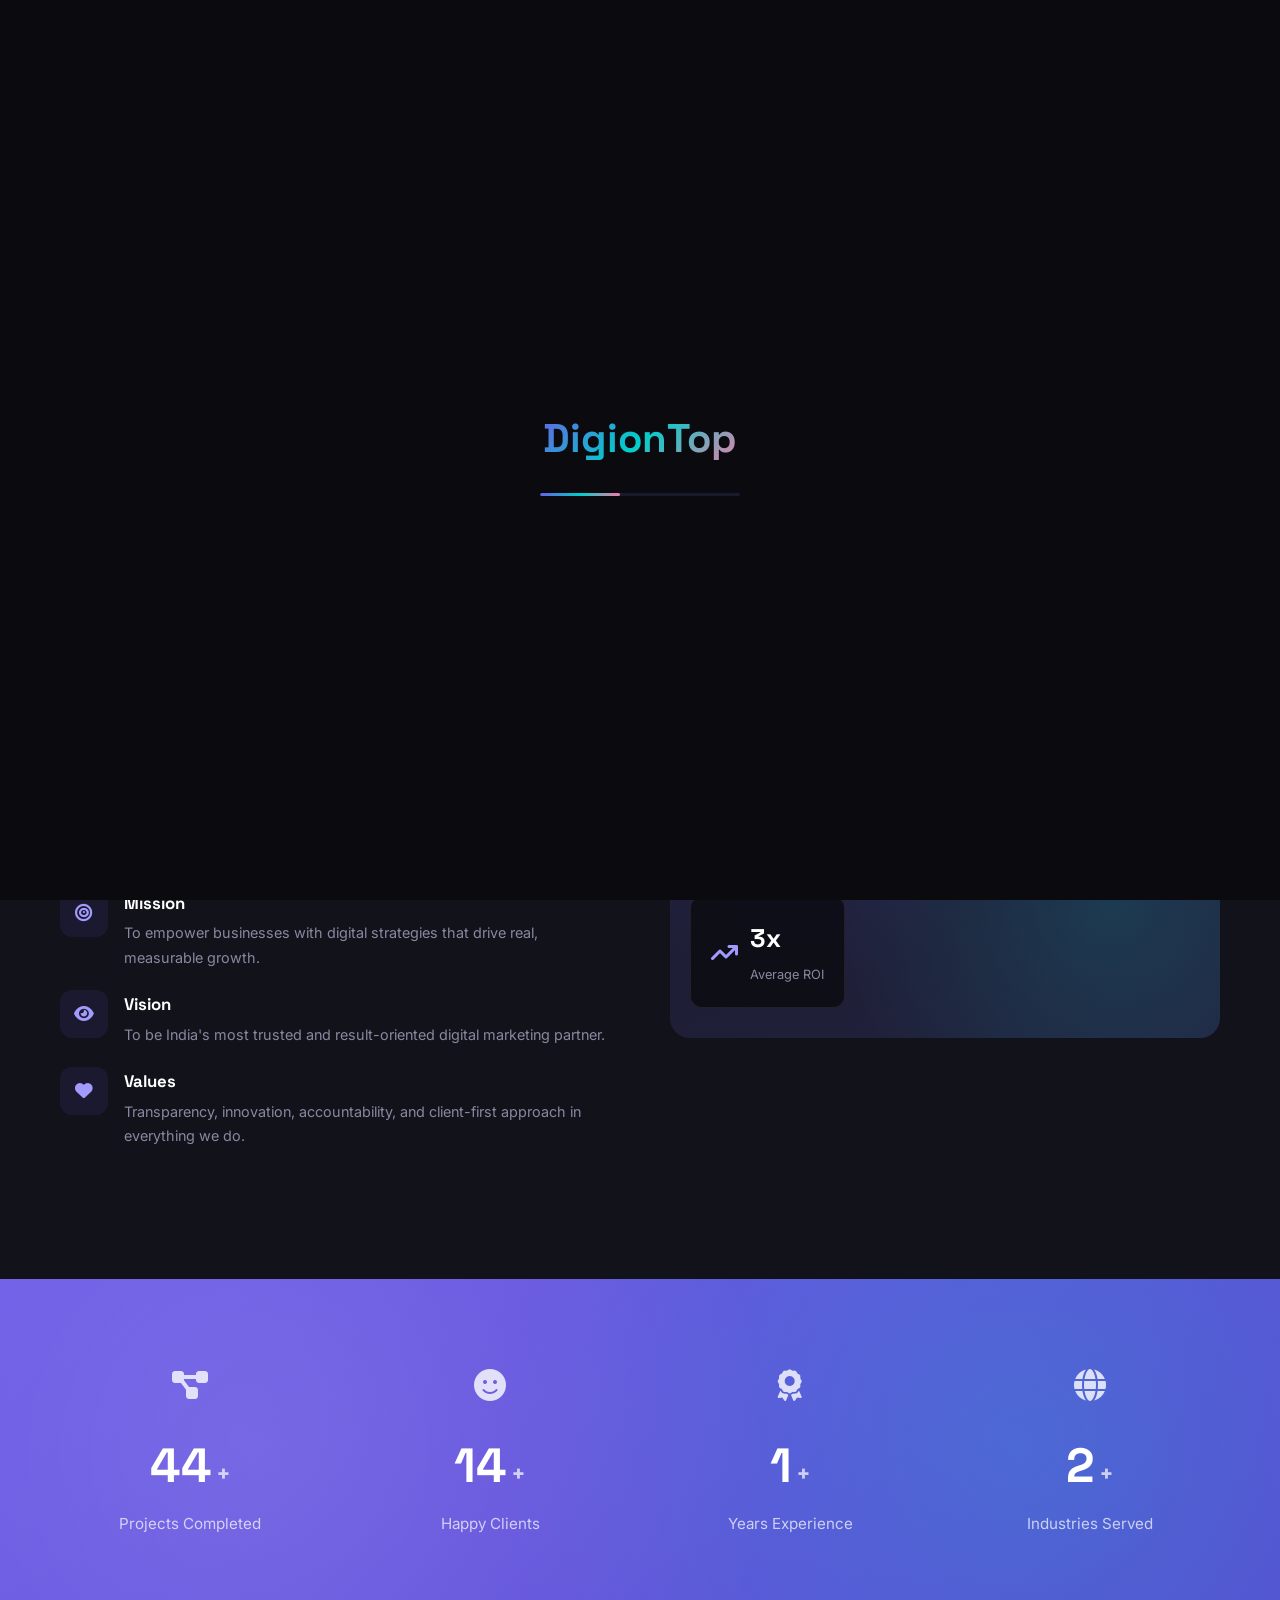
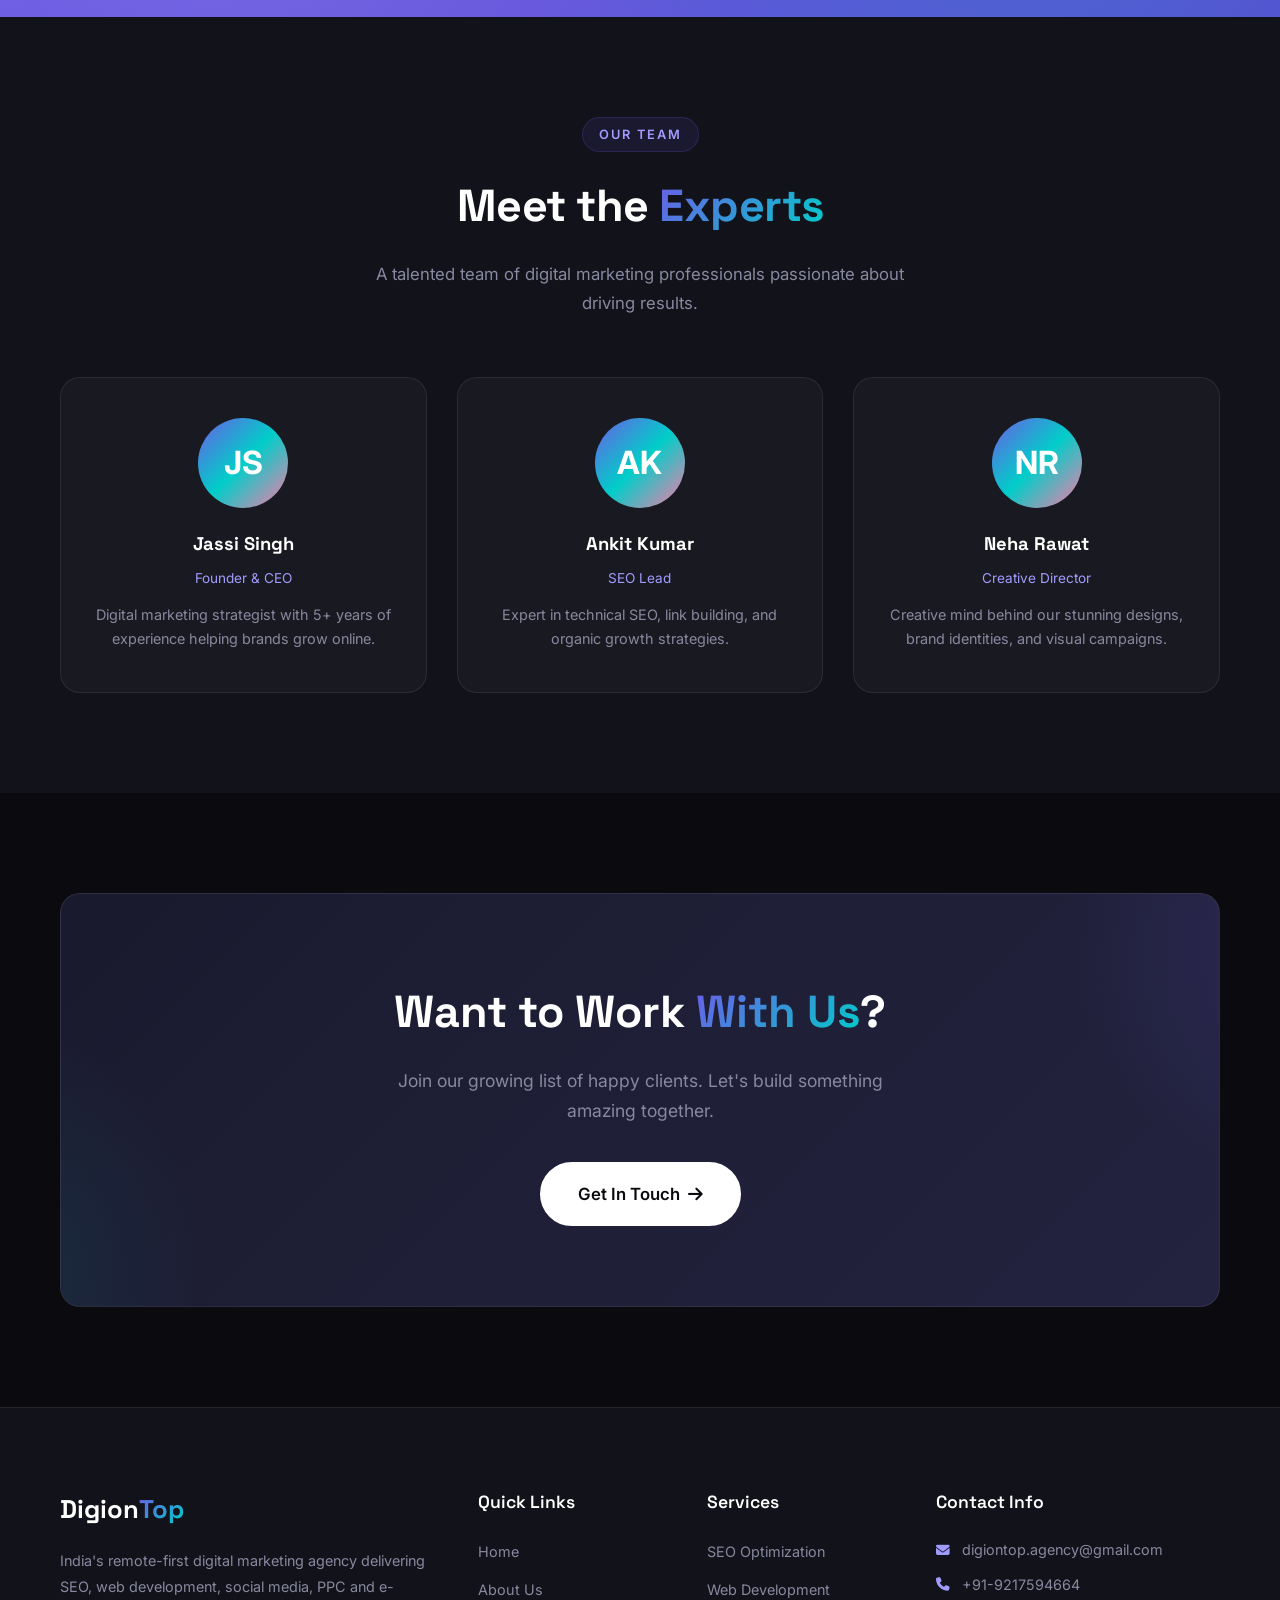
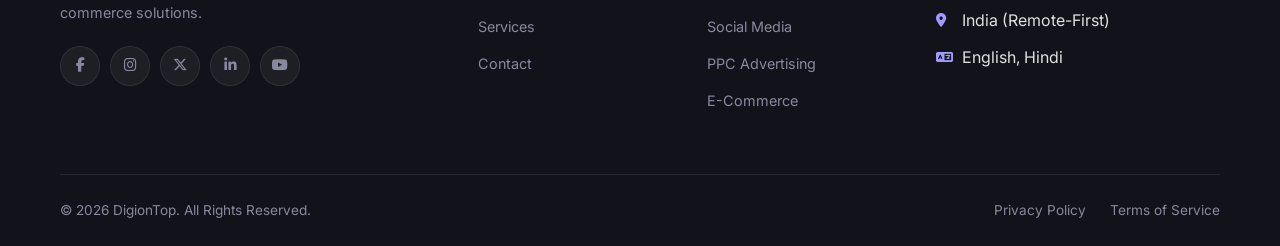
==== commit b603956e: "Rebuild entire website with DigiOnTop-style dark premium theme Complete redesign with modern dark UI" ====
--- a/about.html
+++ b/about.html
@@ -3,244 +3,265 @@
 <head>
     <meta charset="UTF-8">
     <meta name="viewport" content="width=device-width, initial-scale=1.0">
-    <meta name="description" content="About DigionTop — India's top-rated digital marketing agency. Learn our story, meet our team, and discover why 200+ brands trust us to scale their revenue 10X.">
-    <meta name="keywords" content="about DigionTop, digital marketing agency India, best marketing company, our team, agency story">
-    <meta name="robots" content="index, follow">
-    <title>About Us | DigionTop — India's #1 Digital Marketing Agency</title>
-    <link rel="canonical" href="https://www.digiontop.com/about">
-    <meta property="og:title" content="About DigionTop — Our Story, Team & Mission">
-    <meta property="og:description" content="Learn why 200+ brands trust DigionTop to scale their revenue 10X with data-driven digital marketing.">
-    <meta property="og:type" content="website">
+    <title>About Us — DigionTop Digital Marketing Agency</title>
+    <meta name="description" content="Learn about DigionTop — India's remote-first digital marketing agency with 5+ years of experience.">
+    <link rel="stylesheet" href="css/style.css">
     <link rel="preconnect" href="https://fonts.googleapis.com">
-    <link rel="preconnect" href="https://fonts.gstatic.com" crossorigin>
     <link href="https://fonts.googleapis.com/css2?family=Inter:wght@300;400;500;600;700;800;900&family=Space+Grotesk:wght@400;500;600;700&display=swap" rel="stylesheet">
-    <link rel="stylesheet" href="css/style.css">
-    <script type="application/ld+json">
-    {"@context":"https://schema.org","@type":"BreadcrumbList","itemListElement":[{"@type":"ListItem","position":1,"name":"Home","item":"https://www.digiontop.com/"},{"@type":"ListItem","position":2,"name":"About Us","item":"https://www.digiontop.com/about"}]}
-    </script>
+    <link rel="stylesheet" href="https://cdnjs.cloudflare.com/ajax/libs/font-awesome/6.5.1/css/all.min.css">
 </head>
 <body>
-    <div class="cursor-glow" id="cursorGlow"></div>
-    <canvas class="particle-canvas" id="particleCanvas"></canvas>
-
-        <nav class="navbar" id="navbar" role="navigation" aria-label="Main Navigation">
-        <div class="container nav-container">
-            <a href="index.html" class="logo" aria-label="DigionTop Home">
-                <span class="logo-text">Digionto<strong>p</strong></span>
-            </a>
-            <div class="nav-center">
-                <ul class="nav-links" id="navLinks">
+
+    <!-- Preloader -->
+    <div id="preloader">
+        <div class="loader">
+            <span class="loader-text">DigionTop</span>
+            <div class="loader-bar"></div>
+        </div>
+    </div>
+
+    <!-- Cursor -->
+    <div class="custom-cursor"></div>
+    <div class="custom-cursor-follower"></div>
+
+    <!-- Navigation -->
+    <header id="header">
+        <nav class="navbar">
+            <div class="nav-container">
+                <a href="index.html" class="logo">
+                    <span class="logo-text">Digion<span class="logo-highlight">Top</span></span>
+                </a>
+                <ul class="nav-menu" id="navMenu">
                     <li><a href="index.html" class="nav-link">Home</a></li>
                     <li><a href="about.html" class="nav-link active">About</a></li>
-                    <li class="nav-dropdown">
-                        <a href="services.html" class="nav-link">Services <svg width="10" height="10" viewBox="0 0 24 24" fill="none" stroke="currentColor" stroke-width="2"><path d="M6 9l6 6 6-6"/></svg></a>
-                        <div class="dropdown-menu">
-                            <a href="seo.html">SEO Services</a>
-                            <a href="ppc.html">Google Ads &amp; PPC</a>
-                            <a href="social-media.html">Social Media Marketing</a>
-                            <a href="meta-ads.html">Meta / Facebook Ads</a>
-                            <a href="web-design.html">Web Design &amp; Development</a>
-                            <a href="ecommerce.html">E-Commerce &amp; Shopify</a>
-                        </div>
+                    <li class="dropdown">
+                        <a href="services.html" class="nav-link">Services <i class="fas fa-chevron-down"></i></a>
+                        <ul class="dropdown-menu">
+                            <li><a href="services.html#seo">SEO Optimization</a></li>
+                            <li><a href="services.html#web-design">Web Development</a></li>
+                            <li><a href="services.html#social-media">Social Media</a></li>
+                            <li><a href="services.html#ppc">PPC Advertising</a></li>
+                            <li><a href="services.html#ecommerce">E-Commerce</a></li>
+                            <li><a href="services.html#content">Content Marketing</a></li>
+                        </ul>
                     </li>
-                    <li><a href="case-studies.html" class="nav-link">Projects</a></li>
-                    <li><a href="pricing.html" class="nav-link">Why Us</a></li>
-                    <li><a href="blog.html" class="nav-link">Blog</a></li>
+                    <li><a href="contact.html" class="nav-link">Contact</a></li>
                 </ul>
-            </div>
-            <a href="contact.html" class="nav-cta">
-                <svg width="16" height="16" viewBox="0 0 24 24" fill="none" stroke="currentColor" stroke-width="2"><path d="M5 12h14M12 5l7 7-7 7"/></svg>
-                <span>Get Free Consultation</span>
-            </a>
-            <button type="button" class="hamburger" id="hamburger" aria-label="Toggle navigation menu" aria-expanded="false">
-                <span></span><span></span><span></span>
-            </button>
-        </div>
-    </nav>
+                <div class="nav-actions">
+                    <a href="contact.html" class="btn btn-primary nav-cta">Get Started</a>
+                    <div class="hamburger" id="hamburger">
+                        <span></span>
+                        <span></span>
+                        <span></span>
+                    </div>
+                </div>
+            </div>
+        </nav>
+    </header>
 
     <!-- Page Header -->
     <section class="page-header">
-        <div class="container">
-            <div class="breadcrumb"><a href="index.html">Home</a> <svg width="14" height="14" viewBox="0 0 24 24" fill="none" stroke="currentColor" stroke-width="2"><path d="M9 18l6-6-6-6"/></svg> <span>About Us</span></div>
-            <h1 class="page-title">The Story Behind <span class="gradient-text">DigionTop</span></h1>
-            <p class="page-subtitle">We started with one mission — help Indian brands dominate the digital space with strategies that actually generate revenue, not just vanity metrics.</p>
-        </div>
-    </section>
-
-    <!-- Our Story -->
-    <section class="inner-section">
-        <div class="container">
-            <div class="service-detail-grid" data-animate="fade-up">
-                <div class="service-detail-content">
+        <h1 data-aos="fade-up">About <span class="gradient-text">Us</span></h1>
+        <div class="breadcrumb" data-aos="fade-up" data-aos-delay="100">
+            <a href="index.html">Home</a>
+            <span>/</span>
+            <span>About Us</span>
+        </div>
+    </section>
+
+    <!-- About Detail -->
+    <section class="about-section">
+        <div class="container">
+            <div class="about-grid">
+                <div class="about-content" data-aos="fade-right">
                     <span class="section-tag">Our Story</span>
-                    <h2>From a Small Team to <span class="gradient-text">India's Most Trusted</span> Digital Agency</h2>
-                    <p>DigionTop was born out of frustration. We saw brands spending lakhs on agencies that delivered nothing but fancy reports and zero results. We knew there had to be a better way.</p>
-                    <p>Founded in 2021, we started with just 3 people and one obsession — <strong>measurable ROI</strong>. Today, we're a full-stack <a href="services.html">digital marketing agency</a> with 200+ brands scaled, ₹50Cr+ revenue generated, and a team of 25+ specialists across <a href="seo.html">SEO</a>, <a href="ppc.html">PPC</a>, <a href="social-media.html">social media</a>, <a href="web-design.html">web design</a>, and <a href="ecommerce.html">e-commerce</a>.</p>
-                    <p>We don't chase awards. We chase results. Every strategy, every campaign, every rupee spent ties back to one thing — your revenue growth.</p>
-                </div>
-                <div class="service-detail-visual">
-                    <svg viewBox="0 0 200 200" fill="none"><circle cx="100" cy="100" r="80" stroke="currentColor" stroke-width="2" opacity="0.3"/><circle cx="100" cy="100" r="50" stroke="currentColor" stroke-width="2" opacity="0.5"/><circle cx="100" cy="100" r="20" fill="currentColor" opacity="0.2"/><path d="M60 140L100 60L140 140" stroke="currentColor" stroke-width="3" stroke-linecap="round" stroke-linejoin="round"/></svg>
-                </div>
-            </div>
-        </div>
-    </section>
-
-    <!-- Mission & Vision -->
-    <section class="inner-section alt-bg">
-        <div class="container">
-            <div class="section-header" data-animate="fade-up">
-                <span class="section-tag">Mission & Vision</span>
-                <h2 class="section-title">What <span class="gradient-text">Drives Us</span></h2>
-            </div>
-            <div style="display:grid;grid-template-columns:1fr 1fr;gap:24px;">
-                <div class="glass-card" style="padding:40px 32px;border-radius:20px;" data-animate="fade-up">
-                    <h3 style="margin-bottom:12px;">Our Mission</h3>
-                    <p>To democratize world-class digital marketing for Indian businesses of every size — from bootstrapped startups to enterprise brands — by delivering transparent, ROI-driven strategies that turn ad spend into real revenue.</p>
-                </div>
-                <div class="glass-card" style="padding:40px 32px;border-radius:20px;" data-animate="fade-up" data-delay="100">
-                    <h3 style="margin-bottom:12px;">Our Vision</h3>
-                    <p>To become India's most respected digital growth partner — not by being the biggest, but by being the most result-obsessed agency that brands trust with their growth. We measure success in your revenue, not our headcount.</p>
-                </div>
-            </div>
-        </div>
-    </section>
-
-    <!-- Team -->
-    <section class="inner-section">
-        <div class="container">
-            <div class="section-header" data-animate="fade-up">
+                    <h2 class="section-title">Building Digital <span class="gradient-text">Success Stories</span></h2>
+                    <p>DigionTop started with a simple mission — help businesses grow online with honest, data-driven digital marketing. As India's remote-first agency, we bring together the best talent from across the country.</p>
+                    <p>We believe in transparency, results, and building long-term partnerships. Every campaign we run, every website we build, and every strategy we craft is designed to deliver measurable growth for your business.</p>
+                    <div class="about-features">
+                        <div class="about-feature">
+                            <div class="feature-icon"><i class="fas fa-bullseye"></i></div>
+                            <div>
+                                <h4>Mission</h4>
+                                <p>To empower businesses with digital strategies that drive real, measurable growth.</p>
+                            </div>
+                        </div>
+                        <div class="about-feature">
+                            <div class="feature-icon"><i class="fas fa-eye"></i></div>
+                            <div>
+                                <h4>Vision</h4>
+                                <p>To be India's most trusted and result-oriented digital marketing partner.</p>
+                            </div>
+                        </div>
+                        <div class="about-feature">
+                            <div class="feature-icon"><i class="fas fa-heart"></i></div>
+                            <div>
+                                <h4>Values</h4>
+                                <p>Transparency, innovation, accountability, and client-first approach in everything we do.</p>
+                            </div>
+                        </div>
+                    </div>
+                </div>
+                <div class="about-visual" data-aos="fade-left">
+                    <div class="about-image-wrapper">
+                        <div class="about-pattern"></div>
+                        <div class="about-stats-card">
+                            <div class="mini-stat">
+                                <i class="fas fa-trophy"></i>
+                                <div>
+                                    <strong>98%</strong>
+                                    <span>Client Satisfaction</span>
+                                </div>
+                            </div>
+                        </div>
+                        <div class="about-stats-card card-2">
+                            <div class="mini-stat">
+                                <i class="fas fa-arrow-trend-up"></i>
+                                <div>
+                                    <strong>3x</strong>
+                                    <span>Average ROI</span>
+                                </div>
+                            </div>
+                        </div>
+                    </div>
+                </div>
+            </div>
+        </div>
+    </section>
+
+    <!-- Stats -->
+    <section class="stats-section">
+        <div class="container">
+            <div class="stats-grid">
+                <div class="stat-item" data-aos="zoom-in">
+                    <div class="stat-icon"><i class="fas fa-project-diagram"></i></div>
+                    <h3 class="counter" data-count="150">0</h3>
+                    <span class="stat-plus">+</span>
+                    <p>Projects Completed</p>
+                </div>
+                <div class="stat-item" data-aos="zoom-in" data-aos-delay="100">
+                    <div class="stat-icon"><i class="fas fa-smile"></i></div>
+                    <h3 class="counter" data-count="50">0</h3>
+                    <span class="stat-plus">+</span>
+                    <p>Happy Clients</p>
+                </div>
+                <div class="stat-item" data-aos="zoom-in" data-aos-delay="200">
+                    <div class="stat-icon"><i class="fas fa-award"></i></div>
+                    <h3 class="counter" data-count="5">0</h3>
+                    <span class="stat-plus">+</span>
+                    <p>Years Experience</p>
+                </div>
+                <div class="stat-item" data-aos="zoom-in" data-aos-delay="300">
+                    <div class="stat-icon"><i class="fas fa-globe"></i></div>
+                    <h3 class="counter" data-count="10">0</h3>
+                    <span class="stat-plus">+</span>
+                    <p>Industries Served</p>
+                </div>
+            </div>
+        </div>
+    </section>
+
+    <!-- Team Section -->
+    <section class="team-section">
+        <div class="container">
+            <div class="section-header" data-aos="fade-up">
                 <span class="section-tag">Our Team</span>
-                <h2 class="section-title">Meet the <span class="gradient-text">Growth Experts</span></h2>
-                <p class="section-subtitle">A team of 25+ specialists obsessed with one thing — scaling your brand's revenue.</p>
+                <h2 class="section-title">Meet the <span class="gradient-text">Experts</span></h2>
+                <p class="section-desc">A talented team of digital marketing professionals passionate about driving results.</p>
             </div>
             <div class="team-grid">
-                <div class="team-card" data-animate="fade-up">
-                    <div class="team-avatar">LM</div>
-                    <h4>Lakshay Mehra</h4>
-                    <p>Founder & CEO</p>
-                </div>
-                <div class="team-card" data-animate="fade-up" data-delay="100">
-                    <div class="team-avatar">RK</div>
-                    <h4>Riya Kapoor</h4>
-                    <p>Head of SEO</p>
-                </div>
-                <div class="team-card" data-animate="fade-up" data-delay="200">
-                    <div class="team-avatar">AV</div>
-                    <h4>Arjun Verma</h4>
-                    <p>Head of Paid Ads</p>
-                </div>
-                <div class="team-card" data-animate="fade-up" data-delay="300">
-                    <div class="team-avatar">NS</div>
-                    <h4>Neha Sharma</h4>
-                    <p>Creative Director</p>
-                </div>
-            </div>
-        </div>
-    </section>
-
-    <!-- Values -->
-    <section class="inner-section alt-bg">
-        <div class="container">
-            <div class="section-header" data-animate="fade-up">
-                <span class="section-tag">Our Values</span>
-                <h2 class="section-title">What We <span class="gradient-text">Stand For</span></h2>
-            </div>
-            <div class="why-grid">
-                <div class="why-card glass-card" data-animate="fade-up">
-                    <div class="why-number">01</div>
-                    <h3>Results Over Everything</h3>
-                    <p>We don't celebrate impressions. We celebrate revenue. Every decision we make ties back to your bottom line.</p>
-                </div>
-                <div class="why-card glass-card" data-animate="fade-up" data-delay="100">
-                    <div class="why-number">02</div>
-                    <h3>Radical Transparency</h3>
-                    <p>No jargon-filled reports. Real-time dashboards, honest conversations, and zero hidden fees.</p>
-                </div>
-                <div class="why-card glass-card" data-animate="fade-up" data-delay="200">
-                    <div class="why-number">03</div>
-                    <h3>Client-First Always</h3>
-                    <p>We earn your trust every month. No lock-in contracts — because great work doesn't need handcuffs.</p>
-                </div>
-                <div class="why-card glass-card" data-animate="fade-up" data-delay="300">
-                    <div class="why-number">04</div>
-                    <h3>Continuous Innovation</h3>
-                    <p>Digital moves fast. We move faster. Our team stays ahead of every algorithm change and platform update.</p>
-                </div>
-            </div>
-        </div>
-    </section>
-
-    <!-- Stats -->
-    <section class="inner-section">
-        <div class="container">
-            <div class="results-grid">
-                <div class="result-card glass-card" data-animate="fade-up">
-                    <div class="result-number"><span data-count="200">0</span>+</div>
-                    <div class="result-label">Brands Scaled</div>
-                </div>
-                <div class="result-card glass-card" data-animate="fade-up" data-delay="100">
-                    <div class="result-number"><span data-count="50">0</span>Cr+</div>
-                    <div class="result-label">Revenue Generated</div>
-                </div>
-                <div class="result-card glass-card" data-animate="fade-up" data-delay="200">
-                    <div class="result-number"><span data-count="4.9">0</span>/5</div>
-                    <div class="result-label">Google Rating</div>
-                </div>
-                <div class="result-card glass-card" data-animate="fade-up" data-delay="300">
-                    <div class="result-number"><span data-count="25">0</span>+</div>
-                    <div class="result-label">Team Members</div>
+                <div class="team-card" data-aos="fade-up" data-aos-delay="0">
+                    <div class="team-avatar">JS</div>
+                    <h4>Jassi Singh</h4>
+                    <span>Founder & CEO</span>
+                    <p>Digital marketing strategist with 5+ years of experience helping brands grow online.</p>
+                </div>
+                <div class="team-card" data-aos="fade-up" data-aos-delay="100">
+                    <div class="team-avatar">AK</div>
+                    <h4>Ankit Kumar</h4>
+                    <span>SEO Lead</span>
+                    <p>Expert in technical SEO, link building, and organic growth strategies.</p>
+                </div>
+                <div class="team-card" data-aos="fade-up" data-aos-delay="200">
+                    <div class="team-avatar">NR</div>
+                    <h4>Neha Rawat</h4>
+                    <span>Creative Director</span>
+                    <p>Creative mind behind our stunning designs, brand identities, and visual campaigns.</p>
                 </div>
             </div>
         </div>
     </section>
 
     <!-- CTA -->
-    <section class="cta-banner">
-        <div class="container">
-            <div class="cta-content glass-card" data-animate="fade-up">
-                <h2>Ready to Work With a <span class="gradient-text">Team That Delivers?</span></h2>
-                <p>Book a free strategy call and see why 200+ brands trust DigionTop as their growth partner.</p>
-                <a href="contact.html" class="btn btn-primary btn-lg btn-glow"><span>Get Free Strategy Call</span><svg width="20" height="20" viewBox="0 0 24 24" fill="none" stroke="currentColor" stroke-width="2"><path d="M5 12h14M12 5l7 7-7 7"/></svg></a>
+    <section class="cta-section">
+        <div class="container">
+            <div class="cta-content" data-aos="zoom-in">
+                <h2>Want to Work <span class="gradient-text">With Us</span>?</h2>
+                <p>Join our growing list of happy clients. Let's build something amazing together.</p>
+                <div class="cta-buttons">
+                    <a href="contact.html" class="btn btn-white btn-lg">Get In Touch <i class="fas fa-arrow-right"></i></a>
+                </div>
             </div>
         </div>
     </section>
 
     <!-- Footer -->
-        <footer class="footer">
-        <div class="container">
-            <div class="footer-main">
-                <div class="footer-col footer-brand-col">
-                    <div class="footer-logo"><span class="logo-text" style="font-size:1.5rem;">Digionto<strong>p</strong></span></div>
-                    <p class="footer-tagline">Digital Marketing Agency</p>
-                    <p class="footer-desc">We help brands rank higher, grow faster and generate more revenue with result-driven digital marketing strategies.</p>
-                    <div class="footer-contact-list">
-                        <a href="mailto:digiontop.agency@gmail.com" class="footer-contact-link"><span class="fci"><svg width="16" height="16" viewBox="0 0 24 24" fill="none" stroke="currentColor" stroke-width="2"><path d="M4 4h16c1.1 0 2 .9 2 2v12c0 1.1-.9 2-2 2H4c-1.1 0-2-.9-2-2V6c0-1.1.9-2 2-2z"/><path d="M22 6l-10 7L2 6"/></svg></span>digiontop.agency@gmail.com</a>
-                        <a href="tel:+919876543210" class="footer-contact-link"><span class="fci"><svg width="16" height="16" viewBox="0 0 24 24" fill="none" stroke="currentColor" stroke-width="2"><path d="M22 16.92v3a2 2 0 01-2.18 2 19.79 19.79 0 01-8.63-3.07 19.5 19.5 0 01-6-6 19.79 19.79 0 01-3.07-8.67A2 2 0 014.11 2h3a2 2 0 012 1.72c.127.96.361 1.903.7 2.81a2 2 0 01-.45 2.11L8.09 9.91a16 16 0 006 6l1.27-1.27a2 2 0 012.11-.45c.907.339 1.85.573 2.81.7A2 2 0 0122 16.92z"/></svg></span>+91 9877654321 | +91 7003596931</a>
-                        <span class="footer-contact-link"><span class="fci"><svg width="16" height="16" viewBox="0 0 24 24" fill="none" stroke="currentColor" stroke-width="2"><path d="M21 10c0 7-9 13-9 13s-9-6-9-13a9 9 0 0118 0z"/><circle cx="12" cy="10" r="3"/></svg></span>India</span>
-                    </div>
-                    <div class="footer-social-row"><span class="fsr-label">Follow Us</span><div class="footer-social-icons"><a href="#">In</a><a href="#">Fb</a><a href="#">X</a><a href="#">Li</a></div></div>
+    <footer class="footer">
+        <div class="container">
+            <div class="footer-grid">
+                <div class="footer-col footer-about">
+                    <a href="index.html" class="footer-logo">
+                        <span class="logo-text">Digion<span class="logo-highlight">Top</span></span>
+                    </a>
+                    <p>India's remote-first digital marketing agency delivering SEO, web development, social media, PPC and e-commerce solutions.</p>
+                    <div class="footer-social">
+                        <a href="#" aria-label="Facebook"><i class="fab fa-facebook-f"></i></a>
+                        <a href="#" aria-label="Instagram"><i class="fab fa-instagram"></i></a>
+                        <a href="#" aria-label="Twitter"><i class="fab fa-x-twitter"></i></a>
+                        <a href="#" aria-label="LinkedIn"><i class="fab fa-linkedin-in"></i></a>
+                        <a href="#" aria-label="YouTube"><i class="fab fa-youtube"></i></a>
+                    </div>
                 </div>
                 <div class="footer-col">
-                    <h4 class="footer-heading">QUICK LINKS</h4>
-                    <ul class="footer-nav"><li><a href="index.html">Home</a></li><li><a href="about.html">About Us</a></li><li><a href="services.html">Services</a></li><li><a href="pricing.html">Why Choose Us</a></li><li><a href="case-studies.html">Projects</a></li><li><a href="contact.html" class="footer-cta-link">Book Free Consultation</a></li></ul>
+                    <h4>Quick Links</h4>
+                    <ul>
+                        <li><a href="index.html">Home</a></li>
+                        <li><a href="about.html">About Us</a></li>
+                        <li><a href="services.html">Services</a></li>
+                        <li><a href="contact.html">Contact</a></li>
+                    </ul>
                 </div>
                 <div class="footer-col">
-                    <h4 class="footer-heading">HAVE QUESTIONS?</h4>
-                    <p class="footer-desc">We're here to help you grow.</p>
-                    <h4 class="footer-heading" style="margin-top:28px;">NEWSLETTER</h4>
-                    <p class="footer-desc">Subscribe for updates, tips &amp; offers.</p>
-                    <form class="footer-newsletter-form" onsubmit="event.preventDefault();this.querySelector('button').textContent='Subscribed!';this.reset();"><input type="email" placeholder="Enter your email" required><button type="submit">Subscribe</button></form>
-                </div>
-            </div>
-            <div class="footer-bottom-bar">
-                <p>&copy; 2026 <span class="text-gold">DigionTop</span>. All Rights Reserved.</p>
-                <p class="footer-motto">Your Growth. Our Mission.</p>
-                <div class="footer-payment"><span>We Accept</span><div class="payment-icons"><span class="pay-badge">Visa</span><span class="pay-badge pay-highlight">MC</span><span class="pay-badge">UPI</span><span class="pay-badge pay-highlight">PayPal</span></div></div>
+                    <h4>Services</h4>
+                    <ul>
+                        <li><a href="services.html#seo">SEO Optimization</a></li>
+                        <li><a href="services.html#web-design">Web Development</a></li>
+                        <li><a href="services.html#social-media">Social Media</a></li>
+                        <li><a href="services.html#ppc">PPC Advertising</a></li>
+                        <li><a href="services.html#ecommerce">E-Commerce</a></li>
+                    </ul>
+                </div>
+                <div class="footer-col">
+                    <h4>Contact Info</h4>
+                    <ul class="footer-contact">
+                        <li><i class="fas fa-envelope"></i> <a href="mailto:digiontop.agency@gmail.com">digiontop.agency@gmail.com</a></li>
+                        <li><i class="fas fa-phone"></i> <a href="tel:+919217594664">+91-9217594664</a></li>
+                        <li><i class="fas fa-map-marker-alt"></i> India (Remote-First)</li>
+                        <li><i class="fas fa-language"></i> English, Hindi</li>
+                    </ul>
+                </div>
+            </div>
+            <div class="footer-bottom">
+                <p>&copy; 2026 DigionTop. All Rights Reserved.</p>
+                <div class="footer-bottom-links">
+                    <a href="#">Privacy Policy</a>
+                    <a href="#">Terms of Service</a>
+                </div>
             </div>
         </div>
     </footer>
-    <a href="#" class="back-to-top" id="backToTop" aria-label="Back to top"><svg width="20" height="20" viewBox="0 0 24 24" fill="none" stroke="currentColor" stroke-width="2"><path d="M18 15l-6-6-6 6"/></svg></a>
-    <a href="https://wa.me/919876543210?text=Hi%20DigionTop!" class="whatsapp-float" target="_blank" rel="noopener" aria-label="Chat on WhatsApp"><svg width="28" height="28" viewBox="0 0 24 24" fill="white"><path d="M17.472 14.382c-.297-.149-1.758-.867-2.03-.967-.273-.099-.471-.148-.67.15-.197.297-.767.966-.94 1.164-.173.199-.347.223-.644.075-.297-.15-1.255-.463-2.39-1.475-.883-.788-1.48-1.761-1.653-2.059-.173-.297-.018-.458.13-.606.134-.133.298-.347.446-.52.149-.174.198-.298.298-.497.099-.198.05-.371-.025-.52-.075-.149-.669-1.612-.916-2.207-.242-.579-.487-.5-.669-.51-.173-.008-.371-.01-.57-.01-.198 0-.52.074-.792.372-.272.297-1.04 1.016-1.04 2.479 0 1.462 1.065 2.875 1.213 3.074.149.198 2.096 3.2 5.077 4.487.709.306 1.262.489 1.694.625.712.227 1.36.195 1.871.118.571-.085 1.758-.719 2.006-1.413.248-.694.248-1.289.173-1.413-.074-.124-.272-.198-.57-.347m-5.421 7.403h-.004a9.87 9.87 0 01-5.031-1.378l-.361-.214-3.741.982.998-3.648-.235-.374a9.86 9.86 0 01-1.51-5.26c.001-5.45 4.436-9.884 9.888-9.884 2.64 0 5.122 1.03 6.988 2.898a9.825 9.825 0 012.893 6.994c-.003 5.45-4.437 9.884-9.885 9.884m8.413-18.297A11.815 11.815 0 0012.05 0C5.495 0 .16 5.335.157 11.892c0 2.096.547 4.142 1.588 5.945L.057 24l6.305-1.654a11.882 11.882 0 005.683 1.448h.005c6.554 0 11.89-5.335 11.893-11.893a11.821 11.821 0 00-3.48-8.413z"/></svg><span class="whatsapp-pulse"></span></a>
+
+    <a href="#" class="back-to-top" id="backToTop"><i class="fas fa-arrow-up"></i></a>
     <script src="js/main.js"></script>
 </body>
 </html>
--- a/css/style.css
+++ b/css/style.css
@@ -1,571 +1,1935 @@
-/* ============================================
-   DigionTop — Reference-Match Design System
-   ============================================ */
-
+/* ======================================
+   DigionTop — Full Website Stylesheet
+   Theme: Dark modern with gradient accents
+   ====================================== */
+
+/* ---------- CSS Variables ---------- */
 :root {
-    --gold: #F5A623;
-    --gold-light: #F7C948;
-    --gold-dark: #E8960F;
-    --dark: #1A1A2E;
-    --dark-2: #16162B;
-    --dark-3: #111127;
-    --white: #FFFFFF;
-    --light: #F7F7F8;
-    --light-2: #EFEFEF;
-    --text: #333333;
-    --text-light: #666666;
-    --text-muted: #999999;
-    --border: rgba(0,0,0,0.08);
-    --font: 'Inter', -apple-system, BlinkMacSystemFont, sans-serif;
-    --font-display: 'Space Grotesk', 'Inter', sans-serif;
-    --shadow: 0 4px 20px rgba(0,0,0,0.06);
-    --shadow-lg: 0 12px 40px rgba(0,0,0,0.1);
+    --primary: #6c5ce7;
+    --primary-dark: #5a4bd1;
+    --primary-light: #a29bfe;
+    --secondary: #00cec9;
+    --accent: #fd79a8;
+    --gradient: linear-gradient(135deg, #6c5ce7 0%, #00cec9 50%, #fd79a8 100%);
+    --gradient-text: linear-gradient(135deg, #6c5ce7, #00cec9);
+    --dark: #0a0a0f;
+    --dark-2: #12121a;
+    --dark-3: #1a1a2e;
+    --dark-4: #232340;
+    --text: #e0e0e0;
+    --text-muted: #8888a0;
+    --white: #ffffff;
+    --border: rgba(255, 255, 255, 0.08);
+    --card-bg: rgba(255, 255, 255, 0.03);
+    --card-hover: rgba(255, 255, 255, 0.06);
+    --shadow: 0 8px 32px rgba(0, 0, 0, 0.3);
+    --shadow-lg: 0 20px 60px rgba(0, 0, 0, 0.4);
     --radius: 12px;
-    --radius-lg: 16px;
-    --radius-pill: 100px;
-    --transition: 0.3s ease;
-}
-
-/* Reset */
-*,*::before,*::after{margin:0;padding:0;box-sizing:border-box;}
-html{scroll-behavior:smooth;font-size:16px;}
-body{font-family:var(--font);color:var(--text);background:var(--white);line-height:1.7;overflow-x:hidden;}
-a{color:var(--gold);text-decoration:none;transition:color var(--transition);}
-a:hover{color:var(--gold-dark);}
-ul{list-style:none;}
-img{max-width:100%;height:auto;}
-.container{max-width:1200px;margin:0 auto;padding:0 24px;}
-
-/* ===== TYPOGRAPHY ===== */
-h1,h2,h3,h4,h5,h6{font-family:var(--font-display);color:var(--dark);font-weight:700;line-height:1.2;}
-.text-gold{color:var(--gold);}
-.section{padding:80px 0;}
-.section-label{font-size:0.75rem;font-weight:700;text-transform:uppercase;letter-spacing:3px;color:var(--gold);margin-bottom:12px;text-align:center;}
-.section-heading{font-size:clamp(1.8rem,4vw,2.8rem);text-align:center;margin-bottom:16px;letter-spacing:-0.02em;}
-.section-subtext{font-size:1rem;color:var(--text-light);text-align:center;max-width:560px;margin:0 auto 40px;}
-
-/* ===== BUTTONS ===== */
-.btn{display:inline-flex;align-items:center;gap:8px;font-family:var(--font);font-size:0.9rem;font-weight:600;padding:12px 28px;border-radius:var(--radius-pill);border:none;cursor:pointer;transition:all var(--transition);text-decoration:none;}
-.btn-gold{background:linear-gradient(135deg,var(--gold),var(--gold-light));color:var(--dark);box-shadow:0 4px 15px rgba(245,166,35,0.3);}
-.btn-gold:hover{transform:translateY(-2px);box-shadow:0 6px 25px rgba(245,166,35,0.4);color:var(--dark);}
-.btn-dark{background:var(--dark);color:var(--white);border:2px solid var(--dark);}
-.btn-dark:hover{background:transparent;color:var(--dark);}
-.btn-outline-light{background:transparent;color:var(--white);border:2px solid rgba(255,255,255,0.4);}
-.btn-outline-light:hover{background:rgba(255,255,255,0.1);border-color:var(--white);color:var(--white);}
-.btn-sm{padding:8px 20px;font-size:0.8rem;}
-
-/* ===== NAVBAR ===== */
-.navbar{position:fixed;top:0;left:0;right:0;z-index:1000;padding:12px 0;background:var(--white);transition:all var(--transition);}
-.navbar.scrolled{box-shadow:0 2px 20px rgba(0,0,0,0.06);}
-.nav-container{display:flex;align-items:center;justify-content:space-between;gap:20px;}
-.logo{display:flex;align-items:center;text-decoration:none;flex-shrink:0;}
-.logo-icon{display:none;}
-.logo-text{font-family:var(--font-display);font-size:1.6rem;font-weight:500;color:var(--dark);letter-spacing:-0.02em;}
-.logo-text strong{font-weight:700;color:var(--gold);font-style:italic;}
-.nav-center{flex:1;display:flex;justify-content:center;}
-.nav-links{display:flex;align-items:center;gap:2px;background:var(--light);border-radius:var(--radius-pill);padding:4px;}
-.nav-link{font-size:0.88rem;font-weight:500;color:#555;padding:9px 20px;border-radius:var(--radius-pill);transition:all var(--transition);text-decoration:none;white-space:nowrap;}
-.nav-link:hover{color:var(--dark);background:rgba(0,0,0,0.04);}
-.nav-link.active{color:#fff;background:var(--gold);font-weight:600;box-shadow:0 2px 8px rgba(245,166,35,0.3);}
-.nav-cta{display:inline-flex;align-items:center;gap:8px;padding:12px 28px;background:var(--gold);color:var(--dark);font-family:var(--font);font-size:0.88rem;font-weight:600;border-radius:var(--radius-pill);text-decoration:none;transition:all 0.25s ease;white-space:nowrap;flex-shrink:0;box-shadow:0 4px 15px rgba(245,166,35,0.3);overflow:hidden;position:relative;}
-.nav-cta::before{content:'';position:absolute;top:0;left:-100%;width:100%;height:100%;background:linear-gradient(90deg,transparent,rgba(255,255,255,0.25),transparent);transition:left 0.5s ease;}
-.nav-cta:hover::before{left:100%;}
-.nav-cta:hover{box-shadow:0 6px 25px rgba(245,166,35,0.45);color:var(--dark);transform:translateY(-1px);}
-.nav-cta svg{order:-1;}
+    --radius-lg: 20px;
+    --transition: all 0.4s cubic-bezier(0.165, 0.84, 0.44, 1);
+    --font-primary: 'Inter', sans-serif;
+    --font-heading: 'Space Grotesk', sans-serif;
+}
+
+/* ---------- Reset & Base ---------- */
+*, *::before, *::after {
+    margin: 0;
+    padding: 0;
+    box-sizing: border-box;
+}
+
+html {
+    scroll-behavior: smooth;
+    font-size: 16px;
+    scrollbar-width: thin;
+    scrollbar-color: var(--primary) var(--dark-2);
+}
+
+html::-webkit-scrollbar {
+    width: 8px;
+}
+
+html::-webkit-scrollbar-track {
+    background: var(--dark-2);
+}
+
+html::-webkit-scrollbar-thumb {
+    background: var(--primary);
+    border-radius: 4px;
+}
+
+body {
+    font-family: var(--font-primary);
+    background: var(--dark);
+    color: var(--text);
+    line-height: 1.7;
+    overflow-x: hidden;
+    cursor: none;
+}
+
+a {
+    text-decoration: none;
+    color: inherit;
+    cursor: none;
+}
+
+ul {
+    list-style: none;
+}
+
+img {
+    max-width: 100%;
+    display: block;
+}
+
+.container {
+    max-width: 1200px;
+    margin: 0 auto;
+    padding: 0 20px;
+}
+
+/* ---------- Custom Cursor ---------- */
+.custom-cursor {
+    width: 10px;
+    height: 10px;
+    background: var(--primary);
+    border-radius: 50%;
+    position: fixed;
+    top: 0;
+    left: 0;
+    pointer-events: none;
+    z-index: 99999;
+    transition: transform 0.1s;
+    mix-blend-mode: difference;
+}
+
+.custom-cursor-follower {
+    width: 35px;
+    height: 35px;
+    border: 2px solid var(--primary-light);
+    border-radius: 50%;
+    position: fixed;
+    top: 0;
+    left: 0;
+    pointer-events: none;
+    z-index: 99998;
+    transition: transform 0.3s ease, width 0.3s, height 0.3s;
+    mix-blend-mode: difference;
+}
+
+/* ---------- Preloader ---------- */
+#preloader {
+    position: fixed;
+    top: 0;
+    left: 0;
+    width: 100%;
+    height: 100%;
+    background: var(--dark);
+    display: flex;
+    align-items: center;
+    justify-content: center;
+    z-index: 100000;
+    transition: opacity 0.6s, visibility 0.6s;
+}
+
+#preloader.loaded {
+    opacity: 0;
+    visibility: hidden;
+}
+
+.loader {
+    text-align: center;
+}
+
+.loader-text {
+    font-family: var(--font-heading);
+    font-size: 2.5rem;
+    font-weight: 700;
+    background: var(--gradient);
+    -webkit-background-clip: text;
+    -webkit-text-fill-color: transparent;
+    background-clip: text;
+    display: block;
+    margin-bottom: 20px;
+    animation: pulse 1.5s ease-in-out infinite;
+}
+
+.loader-bar {
+    width: 200px;
+    height: 3px;
+    background: var(--dark-3);
+    border-radius: 3px;
+    overflow: hidden;
+    margin: 0 auto;
+}
+
+.loader-bar::after {
+    content: '';
+    display: block;
+    width: 40%;
+    height: 100%;
+    background: var(--gradient);
+    border-radius: 3px;
+    animation: loaderSlide 1.2s ease-in-out infinite;
+}
+
+@keyframes loaderSlide {
+    0% { transform: translateX(-100%); }
+    100% { transform: translateX(350%); }
+}
+
+@keyframes pulse {
+    0%, 100% { opacity: 1; }
+    50% { opacity: 0.5; }
+}
+
+/* ---------- Gradient Text ---------- */
+.gradient-text {
+    background: var(--gradient-text);
+    -webkit-background-clip: text;
+    -webkit-text-fill-color: transparent;
+    background-clip: text;
+}
+
+/* ---------- Buttons ---------- */
+.btn {
+    display: inline-flex;
+    align-items: center;
+    gap: 8px;
+    padding: 12px 28px;
+    border-radius: 50px;
+    font-family: var(--font-primary);
+    font-weight: 600;
+    font-size: 0.95rem;
+    border: 2px solid transparent;
+    transition: var(--transition);
+    position: relative;
+    overflow: hidden;
+    cursor: none;
+}
+
+.btn::before {
+    content: '';
+    position: absolute;
+    top: 0;
+    left: -100%;
+    width: 100%;
+    height: 100%;
+    background: linear-gradient(90deg, transparent, rgba(255,255,255,0.15), transparent);
+    transition: left 0.5s;
+}
+
+.btn:hover::before {
+    left: 100%;
+}
+
+.btn-primary {
+    background: var(--primary);
+    color: var(--white);
+    border-color: var(--primary);
+}
+
+.btn-primary:hover {
+    background: var(--primary-dark);
+    border-color: var(--primary-dark);
+    transform: translateY(-2px);
+    box-shadow: 0 10px 30px rgba(108, 92, 231, 0.3);
+}
+
+.btn-outline {
+    background: transparent;
+    color: var(--white);
+    border-color: rgba(255,255,255,0.3);
+}
+
+.btn-outline:hover {
+    border-color: var(--primary);
+    color: var(--primary-light);
+    transform: translateY(-2px);
+}
+
+.btn-white {
+    background: var(--white);
+    color: var(--dark);
+    border-color: var(--white);
+}
+
+.btn-white:hover {
+    background: transparent;
+    color: var(--white);
+    transform: translateY(-2px);
+    box-shadow: 0 10px 30px rgba(255,255,255,0.1);
+}
+
+.btn-outline-white {
+    background: transparent;
+    color: var(--white);
+    border-color: rgba(255,255,255,0.4);
+}
+
+.btn-outline-white:hover {
+    background: var(--white);
+    color: var(--dark);
+    transform: translateY(-2px);
+}
+
+.btn-lg {
+    padding: 16px 36px;
+    font-size: 1.05rem;
+}
+
+/* ---------- Navigation ---------- */
+#header {
+    position: fixed;
+    top: 0;
+    left: 0;
+    width: 100%;
+    z-index: 1000;
+    transition: var(--transition);
+}
+
+#header.scrolled {
+    background: rgba(10, 10, 15, 0.9);
+    backdrop-filter: blur(20px);
+    -webkit-backdrop-filter: blur(20px);
+    border-bottom: 1px solid var(--border);
+}
+
+.navbar {
+    padding: 0;
+}
+
+.nav-container {
+    max-width: 1200px;
+    margin: 0 auto;
+    padding: 18px 20px;
+    display: flex;
+    align-items: center;
+    justify-content: space-between;
+}
+
+.logo {
+    display: flex;
+    align-items: center;
+}
+
+.logo-text {
+    font-family: var(--font-heading);
+    font-size: 1.6rem;
+    font-weight: 700;
+    color: var(--white);
+}
+
+.logo-highlight {
+    background: var(--gradient-text);
+    -webkit-background-clip: text;
+    -webkit-text-fill-color: transparent;
+    background-clip: text;
+}
+
+.nav-menu {
+    display: flex;
+    align-items: center;
+    gap: 8px;
+}
+
+.nav-link {
+    padding: 8px 18px;
+    font-size: 0.95rem;
+    font-weight: 500;
+    color: var(--text-muted);
+    border-radius: 50px;
+    transition: var(--transition);
+    display: flex;
+    align-items: center;
+    gap: 5px;
+}
+
+.nav-link:hover, .nav-link.active {
+    color: var(--white);
+    background: rgba(255,255,255,0.05);
+}
+
+.nav-link i {
+    font-size: 0.65rem;
+    transition: var(--transition);
+}
 
 /* Dropdown */
-.nav-dropdown{position:relative;}
-.nav-dropdown>.nav-link svg{margin-left:2px;transition:transform var(--transition);vertical-align:middle;}
-.nav-dropdown:hover>.nav-link svg{transform:rotate(180deg);}
-.dropdown-menu{position:absolute;top:100%;left:50%;transform:translateX(-50%) translateY(8px);min-width:250px;background:var(--white);border:1px solid var(--border);border-radius:var(--radius-lg);padding:10px;opacity:0;visibility:hidden;transition:all var(--transition);z-index:100;box-shadow:var(--shadow-lg);}
-.nav-dropdown:hover .dropdown-menu{opacity:1;visibility:visible;transform:translateX(-50%) translateY(0);}
-.dropdown-menu a{display:block;padding:10px 14px;font-size:0.85rem;color:var(--text-light);border-radius:8px;transition:all var(--transition);}
-.dropdown-menu a:hover{background:rgba(245,166,35,0.08);color:var(--gold-dark);padding-left:18px;}
-
-/* Hamburger */
-.hamburger{display:none;flex-direction:column;gap:5px;background:none;border:none;cursor:pointer;padding:8px;z-index:1001;}
-.hamburger span{display:block;width:24px;height:2px;background:var(--dark);border-radius:2px;transition:all var(--transition);}
-.hamburger.active span:nth-child(1){transform:rotate(45deg) translate(5px,5px);}
-.hamburger.active span:nth-child(2){opacity:0;}
-.hamburger.active span:nth-child(3){transform:rotate(-45deg) translate(5px,-5px);}
-
-/* ===== HERO ===== */
-.hero{position:relative;min-height:100vh;display:flex;align-items:center;padding:100px 0 60px;overflow:hidden;background:#111127;}
-.hero-bg{position:absolute;inset:0;background:linear-gradient(160deg,#1a1a3e 0%,#111127 40%,#0d0d20 100%);z-index:1;}
-.hero-bg::after{content:'';position:absolute;inset:0;background:url("data:image/svg+xml,%3Csvg width='60' height='60' viewBox='0 0 60 60' xmlns='http://www.w3.org/2000/svg'%3E%3Cg fill='none' fill-rule='evenodd'%3E%3Cg fill='%23F5A623' fill-opacity='0.06'%3E%3Cpath d='M36 34v-4h-2v4h-4v2h4v4h2v-4h4v-2h-4zm0-30V0h-2v4h-4v2h4v4h2V6h4V4h-4zM6 34v-4H4v4H0v2h4v4h2v-4h4v-2H6zM6 4V0H4v4H0v2h4v4h2V6h4V4H6z'/%3E%3C/g%3E%3C/g%3E%3C/svg%3E");}
-.hero-grid{position:relative;z-index:2;display:grid;grid-template-columns:1.2fr 0.8fr;gap:60px;align-items:center;}
-.hero-content{color:#fff;}
-.hero-badge{display:inline-block;font-size:0.75rem;font-weight:700;text-transform:uppercase;letter-spacing:2px;color:#F5A623;background:rgba(245,166,35,0.15);border:1px solid rgba(245,166,35,0.3);padding:8px 18px;border-radius:var(--radius-pill);margin-bottom:28px;}
-.hero-title{font-size:clamp(2.5rem,5.5vw,4.2rem);font-weight:800;color:#FFFFFF;margin-bottom:20px;line-height:1.1;letter-spacing:-0.02em;}
-.hero-sub{font-size:1.05rem;color:#b0b0cc;margin-bottom:32px;line-height:1.8;max-width:540px;}
-.hero-btns{display:flex;gap:14px;flex-wrap:wrap;margin-bottom:48px;}
-.hero-stats{display:flex;gap:36px;padding-top:28px;border-top:1px solid rgba(255,255,255,0.12);}
-.hero-stat strong{display:block;font-family:var(--font-display);font-size:1.5rem;font-weight:800;color:#F5A623;}
-.hero-stat span{font-size:0.75rem;color:#8888aa;text-transform:uppercase;letter-spacing:1px;}
-
-/* Hero visual */
-.hero-visual{position:relative;height:420px;}
-.hero-img-card{position:absolute;border-radius:var(--radius-lg);overflow:hidden;box-shadow:0 20px 50px rgba(0,0,0,0.3);border:1px solid rgba(255,255,255,0.08);}
-.hero-img-card .img-placeholder{width:100%;height:100%;display:flex;align-items:center;justify-content:center;}
-.hero-img-card .img-placeholder::after{content:'';position:absolute;inset:0;background:linear-gradient(to bottom,transparent 40%,rgba(0,0,0,0.5) 100%);}
-.hero-img-card span{position:absolute;bottom:16px;left:16px;font-size:0.82rem;font-weight:600;color:var(--white);z-index:2;letter-spacing:0.5px;}
-.hero-img-1{width:260px;height:320px;top:0;right:0;z-index:3;animation:float-hero 6s ease-in-out infinite;}
-.hero-img-2{width:220px;height:270px;top:40px;right:220px;z-index:2;animation:float-hero 6s ease-in-out infinite 1s;opacity:0.85;}
-.hero-img-3{width:200px;height:180px;bottom:0;right:60px;z-index:4;animation:float-hero 6s ease-in-out infinite 2s;}
-@keyframes float-hero{0%,100%{transform:translateY(0)}50%{transform:translateY(-12px)}}
-
-/* ===== SERVICES ===== */
-.services-section{background:var(--white);}
-.services-tabs{display:grid;grid-template-columns:1fr 1fr;gap:24px;max-width:800px;margin:0 auto;}
-.service-tab-card{background:var(--white);border:2px solid var(--border);border-radius:var(--radius-lg);padding:32px 28px;transition:all var(--transition);cursor:pointer;}
-.service-tab-card:hover,.service-tab-card.active{border-color:var(--dark);box-shadow:var(--shadow);}
-.service-tab-card.active{background:var(--dark);color:var(--white);}
-.service-tab-card.active h3{color:var(--white);}
-.service-tab-card.active p{color:rgba(255,255,255,0.7);}
-.service-tab-card.active .tab-icon{color:var(--gold);}
-.tab-icon{color:var(--gold);margin-bottom:16px;}
-.service-tab-card h3{font-size:1.15rem;margin-bottom:10px;}
-.service-tab-card p{font-size:0.88rem;color:var(--text-light);line-height:1.7;}
-
-/* ===== CLIENT RESULTS ===== */
-.results-cards{display:grid;grid-template-columns:1fr 1fr;gap:24px;}
-.result-showcase-card{background:var(--white);border:1px solid var(--border);border-radius:var(--radius-lg);padding:32px;transition:all var(--transition);}
-.result-showcase-card:hover{border-color:var(--gold);box-shadow:var(--shadow);}
-.rsc-stats{display:flex;gap:32px;margin-bottom:20px;padding-bottom:20px;border-bottom:1px solid var(--border);}
-.rsc-stat span{display:block;font-size:0.8rem;color:var(--text-muted);margin-top:2px;}
-.rsc-num{font-family:var(--font-display);font-size:2.2rem;font-weight:800;display:block;line-height:1;}
-.rsc-quote{font-size:0.9rem;color:var(--text-light);line-height:1.7;font-style:italic;margin-bottom:16px;}
-.rsc-source{font-size:0.8rem;color:var(--text-muted);}
-.rsc-source strong{color:var(--dark);}
-
-/* ===== TRUST MARQUEE ===== */
-.trust-section{padding:24px 0;border-top:1px solid var(--border);border-bottom:1px solid var(--border);overflow:hidden;}
-.trust-label{text-align:center;font-size:0.72rem;text-transform:uppercase;letter-spacing:3px;color:var(--text-muted);margin-bottom:16px;}
-.marquee-track{overflow:hidden;mask-image:linear-gradient(to right,transparent 0%,black 15%,black 85%,transparent 100%);-webkit-mask-image:linear-gradient(to right,transparent 0%,black 15%,black 85%,transparent 100%);}
-.marquee-content{display:flex;gap:48px;animation:marquee 20s linear infinite;width:max-content;}
-.trust-badge{font-family:var(--font-display);font-size:1rem;font-weight:600;color:var(--text-muted);white-space:nowrap;padding:8px 20px;border:1px solid var(--border);border-radius:var(--radius-pill);opacity:0.7;}
-.trust-badge:hover{opacity:1;border-color:var(--gold);color:var(--gold);}
-@keyframes marquee{0%{transform:translateX(0)}100%{transform:translateX(-50%)}}
-
-/* ===== RATINGS BAR ===== */
-.ratings-bar{background:var(--dark);padding:20px 0;}
-.ratings-inner{display:flex;align-items:center;justify-content:center;gap:48px;flex-wrap:wrap;}
-.rating-item{text-align:center;}
-.rating-item strong{color:var(--white);font-size:0.85rem;display:block;margin-bottom:4px;}
-.rating-stars{color:var(--gold);font-size:0.9rem;letter-spacing:1px;}
-.rating-stars span{color:rgba(255,255,255,0.4);font-size:0.75rem;margin-left:4px;}
-
-/* ===== SERVICES 4-GRID ===== */
-.services-grid-4{display:grid;grid-template-columns:repeat(4,1fr);gap:20px;}
-.svc-card{display:block;background:var(--white);border:2px solid var(--border);border-radius:var(--radius-lg);padding:28px 24px;transition:all var(--transition);text-decoration:none;color:var(--text);}
-.svc-card:hover{border-color:var(--gold);box-shadow:var(--shadow);transform:translateY(-4px);color:var(--text);}
-.svc-icon{color:var(--gold);margin-bottom:16px;}
-.svc-card h3{font-size:1rem;margin-bottom:8px;color:var(--dark);}
-.svc-card p{font-size:0.82rem;color:var(--text-light);line-height:1.6;}
-
-/* ===== HOW WE GROW ===== */
-.grow-grid{display:grid;grid-template-columns:repeat(4,1fr);gap:20px;}
-.grow-card{background:var(--white);border:1px solid var(--border);border-radius:var(--radius-lg);padding:28px 24px;transition:all var(--transition);position:relative;overflow:hidden;}
-.grow-card:hover{border-color:var(--gold);box-shadow:var(--shadow);transform:translateY(-4px);}
-.grow-num{font-family:var(--font-display);font-size:2.5rem;font-weight:800;color:var(--gold);opacity:0.15;position:absolute;top:8px;right:16px;line-height:1;}
-.grow-card h3{font-size:0.95rem;margin-bottom:8px;position:relative;}
-.grow-card p{font-size:0.82rem;color:var(--text-light);line-height:1.6;position:relative;}
-
-/* ===== TESTIMONIAL COLOR VARIANTS ===== */
-.tc-gold{background:linear-gradient(135deg,#FFF8E7,#FFF3D0);border-color:#F5D98040;}
-.tc-dark{background:var(--dark);color:var(--white);border-color:var(--dark);}
-.tc-dark .tc-top strong{color:var(--white);}
-.tc-dark p{color:rgba(255,255,255,0.8);}
-.tc-dark .tc-source{color:rgba(255,255,255,0.5);border-color:rgba(255,255,255,0.1);}
-.tc-top{display:flex;align-items:center;justify-content:space-between;margin-bottom:12px;}
-.tc-top strong{font-size:0.92rem;}
-.tc-source{font-size:0.78rem;color:var(--text-muted);margin-top:14px;padding-top:14px;border-top:1px solid var(--border);display:block;}
-
-/* ===== TRUST GRID ===== */
-.trust-grid{display:grid;grid-template-columns:repeat(4,1fr);gap:14px;}
-.trust-card{background:var(--light);border:1px solid var(--border);border-radius:var(--radius);padding:20px;text-align:center;transition:all var(--transition);}
-.trust-card:hover{border-color:var(--gold);background:var(--white);box-shadow:var(--shadow);}
-.trust-card h4{font-size:0.85rem;font-weight:600;color:var(--dark);}
-
-/* ===== CTA BANNER FULL ===== */
-.cta-banner-full{background:var(--dark);padding:60px 0;text-align:center;position:relative;overflow:hidden;}
-.cta-banner-full::before{content:'';position:absolute;inset:0;background:radial-gradient(circle at 50% 50%,rgba(245,166,35,0.08),transparent 70%);}
-.cta-banner-inner{position:relative;max-width:700px;margin:0 auto;}
-.cta-badge-logo{margin-bottom:20px;}
-.cta-banner-full h2{font-size:clamp(1.6rem,3vw,2.2rem);color:var(--white);margin-bottom:14px;}
-.cta-banner-full p{color:rgba(255,255,255,0.6);font-size:0.92rem;line-height:1.7;margin-bottom:28px;}
-
-/* ===== REEL PHONES ===== */
-.reel-phone{border-radius:24px;position:absolute;box-shadow:var(--shadow-lg);border:3px solid rgba(0,0,0,0.1);}
-.reel-1{width:160px;height:280px;background:linear-gradient(135deg,var(--gold),var(--gold-dark));top:0;right:60px;z-index:3;animation:float-hero 6s ease-in-out infinite;}
-.reel-2{width:140px;height:250px;background:linear-gradient(135deg,var(--dark),#2d2d44);top:40px;right:200px;z-index:2;opacity:0.8;animation:float-hero 6s ease-in-out infinite 1s;}
-.reel-3{width:140px;height:240px;background:linear-gradient(135deg,#333,#555);top:60px;right:-20px;z-index:1;opacity:0.6;animation:float-hero 6s ease-in-out infinite 2s;}
-
-/* ===== CHECK LIST ===== */
-.check-list{list-style:none;margin:0 0 24px;}
-.check-list li{padding:8px 0;font-size:0.92rem;display:flex;align-items:center;gap:10px;}
-.check-gold{color:var(--gold);font-weight:700;font-size:1.1rem;}
-
-/* ===== HERO STAT CARD ===== */
-.hero-right{display:flex;align-items:flex-end;justify-content:flex-end;}
-.hero-stat-card{background:rgba(245,166,35,0.1);border:1px solid rgba(245,166,35,0.25);border-radius:var(--radius-lg);padding:28px 36px;text-align:center;backdrop-filter:blur(8px);}
-.hsc-num{font-family:var(--font-display);font-size:3rem;font-weight:800;color:var(--gold);display:block;line-height:1;}
-.hsc-label{font-size:0.8rem;color:rgba(255,255,255,0.6);margin-top:6px;display:block;}
-.hero-scroll-arrow{position:absolute;bottom:100px;left:50%;transform:translateX(-50%);animation:bounce-arrow 2s ease-in-out infinite;z-index:3;}
-@keyframes bounce-arrow{0%,100%{transform:translateX(-50%) translateY(0)}50%{transform:translateX(-50%) translateY(8px)}}
-
-/* ===== RESPONSIVE NEW ===== */
-@media(max-width:1024px){
-    .results-cards{grid-template-columns:1fr;}
-    .services-grid-4{grid-template-columns:repeat(2,1fr);}
-    .grow-grid{grid-template-columns:repeat(2,1fr);}
-    .trust-grid{grid-template-columns:repeat(2,1fr);}
-    .hero-right{display:none;}
-}
-@media(max-width:768px){
-    .services-grid-4,.grow-grid,.trust-grid{grid-template-columns:1fr;}
-    .ratings-inner{gap:24px;}
-    .hero-scroll-arrow{bottom:70px;}
-}
-
-/* ===== WHY US ===== */
-.whyus-section{background:var(--light);}
-.whyus-grid{display:grid;grid-template-columns:1fr 1fr;gap:60px;align-items:start;}
-.whyus-left .section-heading{font-size:2.2rem;}
-.whyus-left .section-subtext{margin-bottom:24px;}
-.whyus-mini-stats{display:flex;gap:40px;margin-top:32px;}
-.whyus-mini-stats strong{display:block;font-family:var(--font-display);font-size:2rem;font-weight:800;}
-.whyus-mini-stats span{font-size:0.8rem;color:var(--text-muted);}
-.reason-card{display:flex;gap:20px;padding:24px;background:var(--white);border-radius:var(--radius-lg);margin-bottom:16px;border:1px solid var(--border);transition:all var(--transition);}
-.reason-card:hover{border-color:var(--gold);box-shadow:var(--shadow);transform:translateY(-2px);}
-.reason-num{font-family:var(--font-display);font-size:1.5rem;font-weight:800;color:var(--gold);flex-shrink:0;opacity:0.6;}
-.reason-card h4{font-size:1rem;margin-bottom:6px;}
-.reason-card p{font-size:0.85rem;color:var(--text-light);line-height:1.6;}
-
-/* ===== PROJECTS ===== */
-.projects-section{background:var(--white);}
-.projects-layout{display:grid;grid-template-columns:280px 1fr;gap:24px;margin-bottom:10px;}
-.project-categories{display:flex;flex-direction:column;gap:8px;}
-.project-cat{display:flex;align-items:center;justify-content:space-between;width:100%;padding:16px 20px;background:var(--white);border:1px solid var(--border);border-radius:var(--radius);font-family:var(--font);font-size:0.9rem;font-weight:500;color:var(--text);cursor:pointer;transition:all var(--transition);text-align:left;}
-.project-cat:hover{border-color:var(--dark);}
-.project-cat.active{background:var(--dark);color:var(--white);border-color:var(--dark);}
-.project-cat svg{opacity:0;transition:all var(--transition);}
-.project-cat.active svg,.project-cat:hover svg{opacity:1;}
-.project-showcase{display:grid;grid-template-columns:1fr 1fr;gap:16px;}
-.project-card{border-radius:var(--radius-lg);overflow:hidden;}
-.project-thumb{height:100%;min-height:280px;position:relative;display:flex;align-items:flex-end;padding:24px;}
-.project-card-large .project-thumb{min-height:320px;}
-.project-overlay h3{color:var(--white);font-size:1.2rem;margin-bottom:12px;}
-.project-overlay p{color:rgba(255,255,255,0.7);font-size:0.85rem;line-height:1.6;}
-.industry-tags{display:flex;flex-wrap:wrap;gap:10px;justify-content:center;}
-.industry-tag{display:inline-flex;align-items:center;gap:6px;padding:8px 18px;border:1px solid var(--border);border-radius:var(--radius-pill);font-size:0.82rem;color:var(--text-light);transition:all var(--transition);}
-.industry-tag:hover{border-color:var(--gold);color:var(--gold);}
-
-/* ===== REELS ===== */
-.reels-section{background:var(--light);}
-.reels-grid{display:grid;grid-template-columns:1fr 1fr;gap:60px;align-items:center;}
-.reels-content .section-heading{font-size:2.2rem;}
-.reels-features{margin:24px 0;list-style:none;}
-.reels-features li{padding:8px 0;font-size:0.92rem;color:var(--text);display:flex;align-items:center;gap:10px;}
-.check-gold{color:var(--gold);font-weight:700;font-size:1.1rem;}
-.reels-logo-badge{margin-top:24px;display:inline-block;background:var(--dark);padding:10px 20px;border-radius:var(--radius);}
-.reels-visual{position:relative;height:400px;}
-.reel-card{position:absolute;border-radius:var(--radius-lg);box-shadow:var(--shadow-lg);}
-.reel-1{width:180px;height:280px;top:0;right:40px;z-index:3;}
-.reel-2{width:160px;height:250px;top:40px;right:180px;z-index:2;opacity:0.8;}
-.reel-3{width:140px;height:220px;top:80px;right:0;z-index:1;opacity:0.6;}
-
-/* ===== TESTIMONIALS ===== */
-.testimonials-section{background:var(--white);}
-.testimonial-grid{display:grid;grid-template-columns:repeat(3,1fr);gap:24px;}
-.testimonial-card{background:var(--white);border:1px solid var(--border);border-radius:var(--radius-lg);padding:32px 28px;transition:all var(--transition);position:relative;}
-.testimonial-card:hover{border-color:var(--gold);box-shadow:var(--shadow);}
-.testimonial-header{display:flex;align-items:center;justify-content:space-between;margin-bottom:16px;}
-.testimonial-header strong{font-size:0.95rem;color:var(--dark);}
-.stars{color:var(--gold);font-size:0.9rem;letter-spacing:2px;}
-.quote-mark{font-family:Georgia,serif;font-size:3rem;color:var(--gold);opacity:0.3;line-height:1;margin-bottom:8px;}
-.testimonial-card p{font-size:0.88rem;color:var(--text-light);line-height:1.7;margin-bottom:12px;}
-.testimonial-card .repeat-text{color:var(--text-muted);font-size:0.82rem;}
-.testimonial-source{font-size:0.78rem;color:var(--text-muted);font-style:italic;display:block;margin-top:12px;padding-top:12px;border-top:1px solid var(--border);}
-
-/* ===== CTA ===== */
-.cta-section{background:var(--dark);padding:60px 0;}
-.cta-container{display:flex;align-items:center;justify-content:space-between;gap:32px;flex-wrap:wrap;}
-.cta-section h2{font-size:1.8rem;color:var(--white);}
-.cta-section p{color:rgba(255,255,255,0.6);font-size:0.95rem;margin-top:6px;}
-
-/* ===== FOOTER ===== */
-.footer{background:#0f0f1e;color:rgba(255,255,255,0.65);padding:72px 0 0;}
-
-/* Footer Main Grid */
-.footer-main{display:grid;grid-template-columns:1.6fr 0.9fr 1.1fr;gap:48px;padding-bottom:48px;border-bottom:1px solid rgba(255,255,255,0.08);}
-
-/* Footer Brand Col */
-.footer-brand-col .footer-logo{margin-bottom:6px;}
-.footer .footer-tagline{font-size:0.78rem;font-weight:600;text-transform:uppercase;letter-spacing:2px;color:var(--gold);margin-bottom:14px;}
-.footer .footer-desc{font-size:0.85rem;line-height:1.7;color:rgba(255,255,255,0.45);margin-bottom:20px;}
-
-/* Footer Contact Links */
-.footer-contact-list{display:flex;flex-direction:column;gap:10px;margin-bottom:24px;}
-.footer-contact-link{display:flex;align-items:center;gap:10px;font-size:0.85rem;color:rgba(255,255,255,0.6);text-decoration:none;transition:color var(--transition);}
-.footer-contact-link:hover{color:var(--gold);}
-.fci{width:32px;height:32px;display:flex;align-items:center;justify-content:center;background:rgba(245,166,35,0.1);border-radius:10px;flex-shrink:0;color:var(--gold);}
-.fci svg{stroke:var(--gold);}
-
-/* Footer Social Row */
-.footer-social-row{display:flex;align-items:center;gap:14px;}
-.fsr-label{font-size:0.78rem;color:rgba(255,255,255,0.4);white-space:nowrap;}
-.footer-social-icons{display:flex;gap:8px;}
-.footer-social-icons a{width:36px;height:36px;display:flex;align-items:center;justify-content:center;background:rgba(255,255,255,0.06);border:1px solid rgba(255,255,255,0.08);border-radius:10px;color:rgba(255,255,255,0.5);transition:all var(--transition);}
-.footer-social-icons a:hover{background:var(--gold);border-color:var(--gold);color:#0f0f1e;transform:translateY(-2px);}
-
-/* Footer Columns */
-.footer-col{}
-.footer-heading{font-size:0.72rem;font-weight:700;text-transform:uppercase;letter-spacing:2.5px;color:var(--gold);margin-bottom:18px;font-family:var(--font-display);}
-.footer-nav{display:flex;flex-direction:column;gap:12px;}
-.footer-nav a{font-size:0.88rem;color:rgba(255,255,255,0.55);transition:all var(--transition);text-decoration:none;display:inline-block;}
-.footer-nav a:hover{color:var(--gold);transform:translateX(4px);}
-.footer-cta-link{color:var(--gold) !important;font-weight:600;}
-
-/* Footer Newsletter */
-.footer-newsletter-form{display:flex;gap:0;margin-top:10px;border-radius:var(--radius-pill);overflow:hidden;border:1px solid rgba(255,255,255,0.1);background:rgba(255,255,255,0.04);}
-.footer-newsletter-form input{flex:1;padding:12px 18px;background:transparent;border:none;color:#fff;font-family:var(--font);font-size:0.85rem;outline:none;min-width:0;}
-.footer-newsletter-form input::placeholder{color:rgba(255,255,255,0.3);}
-.footer-newsletter-form button{padding:12px 24px;background:var(--gold);color:#0f0f1e;font-family:var(--font);font-size:0.82rem;font-weight:700;border:none;cursor:pointer;transition:all var(--transition);white-space:nowrap;text-transform:uppercase;letter-spacing:0.5px;}
-.footer-newsletter-form button:hover{background:var(--gold-light);}
-
-/* Footer Bottom Bar */
-.footer-bottom-bar{display:flex;align-items:center;justify-content:space-between;padding:24px 0;font-size:0.78rem;color:rgba(255,255,255,0.35);flex-wrap:wrap;gap:16px;}
-.footer-motto{font-style:italic;color:rgba(255,255,255,0.3);}
-.footer-payment{display:flex;align-items:center;gap:10px;}
-.footer-payment>span{color:rgba(255,255,255,0.35);font-size:0.75rem;}
-.payment-icons{display:flex;gap:6px;}
-.pay-badge{padding:4px 12px;background:rgba(255,255,255,0.06);border:1px solid rgba(255,255,255,0.08);border-radius:6px;font-size:0.72rem;font-weight:600;color:rgba(255,255,255,0.5);}
-.pay-highlight{background:rgba(245,166,35,0.12);border-color:rgba(245,166,35,0.2);color:var(--gold);}
-
-/* ===== WHATSAPP ===== */
-.whatsapp-float{position:fixed;bottom:32px;right:32px;width:56px;height:56px;display:flex;align-items:center;justify-content:center;background:#25D366;border-radius:50%;z-index:999;box-shadow:0 4px 20px rgba(37,211,102,0.4);transition:all var(--transition);}
-.whatsapp-float:hover{transform:scale(1.1) translateY(-2px);box-shadow:0 8px 30px rgba(37,211,102,0.5);}
-.whatsapp-pulse{position:absolute;inset:-4px;border-radius:50%;border:2px solid rgba(37,211,102,0.5);animation:wa-ring 2s ease-in-out infinite;}
-@keyframes wa-ring{0%{transform:scale(1);opacity:1}100%{transform:scale(1.5);opacity:0}}
-
-/* ===== BACK TO TOP ===== */
-.back-to-top{position:fixed;bottom:100px;right:32px;width:44px;height:44px;display:flex;align-items:center;justify-content:center;background:var(--white);border:1px solid var(--border);border-radius:var(--radius);color:var(--text);opacity:0;visibility:hidden;transform:translateY(20px);transition:all var(--transition);z-index:999;}
-.back-to-top.visible{opacity:1;visibility:visible;transform:translateY(0);}
-.back-to-top:hover{background:var(--gold);border-color:var(--gold);color:var(--dark);}
-
-/* ===== PAGE HEADER (inner pages) ===== */
-.page-header{padding:140px 0 60px;text-align:center;background:var(--light);}
-.breadcrumb{display:flex;align-items:center;justify-content:center;gap:8px;font-size:0.85rem;color:var(--text-muted);margin-bottom:16px;}
-.breadcrumb a{color:var(--text-light);}
-.breadcrumb a:hover{color:var(--gold);}
-.breadcrumb span{color:var(--gold);}
-.page-title{font-size:clamp(2rem,5vw,3.2rem);font-weight:800;margin-bottom:12px;letter-spacing:-0.03em;}
-.page-subtitle{font-size:1.1rem;color:var(--text-light);max-width:560px;margin:0 auto;line-height:1.7;}
-.inner-section{padding:60px 0;position:relative;}
-.inner-section.alt-bg{background:var(--light);}
-
-/* ===== REUSED COMPONENTS (inner pages) ===== */
-.glass-card{background:var(--white);border:1px solid var(--border);border-radius:var(--radius-lg);}
-.gradient-text{background:linear-gradient(135deg,var(--gold),var(--gold-dark));-webkit-background-clip:text;-webkit-text-fill-color:transparent;background-clip:text;}
-
-/* Service cards (services.html) */
-.services-grid{display:grid;grid-template-columns:repeat(3,1fr);gap:24px;}
-.service-card{background:var(--white);border:1px solid var(--border);border-radius:var(--radius-lg);padding:32px 28px;transition:all var(--transition);}
-.service-card:hover{border-color:var(--gold);box-shadow:var(--shadow);transform:translateY(-4px);}
-.service-card-glow{display:none;}
-.service-icon-wrap{margin-bottom:20px;}
-.service-icon{width:48px;height:48px;color:var(--gold);}
-.service-icon svg{width:48px;height:48px;}
-.service-title{font-size:1.1rem;margin-bottom:8px;}
-.service-title a{color:var(--dark);}
-.service-title a:hover{color:var(--gold);}
-.service-desc{font-size:0.85rem;color:var(--text-light);margin-bottom:16px;line-height:1.7;}
-.service-features{margin-bottom:20px;}
-.service-features li{font-size:0.82rem;color:var(--text-light);padding:4px 0 4px 18px;position:relative;}
-.service-features li::before{content:'';position:absolute;left:0;top:10px;width:6px;height:6px;background:var(--gold);border-radius:50%;}
-.service-cta{font-size:0.85rem;font-weight:600;color:var(--gold);display:inline-flex;align-items:center;gap:6px;}
-.service-cta:hover{color:var(--gold-dark);gap:10px;}
-
-/* Results grid */
-.results-grid{display:grid;grid-template-columns:repeat(4,1fr);gap:20px;}
-.result-card{text-align:center;padding:36px 20px;background:var(--white);border:1px solid var(--border);border-radius:var(--radius-lg);transition:all var(--transition);}
-.result-card:hover{border-color:var(--gold);box-shadow:var(--shadow);transform:translateY(-4px);}
-.result-number{font-family:var(--font-display);font-size:2.5rem;font-weight:800;color:var(--gold);margin-bottom:4px;}
-.result-label{font-size:0.78rem;color:var(--text-muted);text-transform:uppercase;letter-spacing:1px;}
-
-/* Why grid */
-.why-grid{display:grid;grid-template-columns:repeat(3,1fr);gap:20px;}
-.why-card{background:var(--white);border:1px solid var(--border);border-radius:var(--radius-lg);padding:32px 24px;transition:all var(--transition);position:relative;overflow:hidden;}
-.why-card:hover{border-color:var(--gold);box-shadow:var(--shadow);transform:translateY(-4px);}
-.why-number{font-family:var(--font-display);font-size:2.5rem;font-weight:800;color:var(--gold);opacity:0.12;position:absolute;top:12px;right:20px;}
-.why-card h3{font-size:1rem;margin-bottom:8px;}
-.why-card p{font-size:0.85rem;color:var(--text-light);line-height:1.7;}
-
-/* Cases grid */
-.cases-grid{display:grid;grid-template-columns:repeat(3,1fr);gap:24px;}
-.case-card{background:var(--white);border:1px solid var(--border);border-radius:var(--radius-lg);padding:32px 24px;transition:all var(--transition);}
-.case-card:hover{border-color:var(--gold);box-shadow:var(--shadow);transform:translateY(-4px);}
-.case-tag{font-size:0.72rem;font-weight:600;text-transform:uppercase;letter-spacing:1.5px;color:var(--gold);margin-bottom:12px;}
-.case-title{font-size:1.1rem;margin-bottom:20px;line-height:1.4;}
-.case-metrics{display:flex;gap:16px;margin-bottom:16px;padding:16px;background:var(--light);border-radius:var(--radius);border:1px solid var(--border);}
-.metric{text-align:center;flex:1;}
-.metric-value{display:block;font-family:var(--font-display);font-size:1.2rem;font-weight:800;color:var(--dark);}
-.metric-label{display:block;font-size:0.68rem;color:var(--text-muted);text-transform:uppercase;margin-top:2px;}
-.case-desc{font-size:0.85rem;color:var(--text-light);line-height:1.7;}
-
-/* Pricing grid */
-.pricing-grid{display:grid;grid-template-columns:repeat(3,1fr);gap:24px;align-items:start;}
-.pricing-card{background:var(--white);border:1px solid var(--border);border-radius:var(--radius-lg);padding:32px 28px;transition:all var(--transition);position:relative;}
-.pricing-card:hover{border-color:var(--gold);box-shadow:var(--shadow);transform:translateY(-4px);}
-.pricing-card.popular{border-color:var(--gold);box-shadow:0 8px 40px rgba(245,166,35,0.12);transform:scale(1.03);}
-.pricing-card.popular:hover{transform:scale(1.03) translateY(-4px);}
-.popular-badge{position:absolute;top:-13px;left:50%;transform:translateX(-50%);padding:5px 20px;background:var(--gold);color:var(--dark);font-size:0.72rem;font-weight:700;text-transform:uppercase;letter-spacing:1px;border-radius:var(--radius-pill);white-space:nowrap;}
-.pricing-header{text-align:center;margin-bottom:28px;padding-bottom:28px;border-bottom:1px solid var(--border);}
-.plan-name{font-size:1.2rem;margin-bottom:2px;}
-.plan-tagline{font-size:0.8rem;color:var(--text-muted);margin-bottom:16px;}
-.plan-price{display:flex;align-items:baseline;justify-content:center;gap:2px;}
-.currency{font-size:1.3rem;font-weight:600;color:var(--text-light);}
-.amount{font-family:var(--font-display);font-size:2.5rem;font-weight:800;color:var(--dark);line-height:1;}
-.period{font-size:0.85rem;color:var(--text-muted);}
-.plan-features{margin-bottom:28px;}
-.plan-features li{padding:8px 0 8px 24px;position:relative;font-size:0.85rem;color:var(--text-light);border-bottom:1px solid var(--border);}
-.plan-features li:last-child{border-bottom:none;}
-.plan-features li::before{content:'';position:absolute;left:0;top:14px;width:14px;height:14px;background-image:url("data:image/svg+xml,%3Csvg xmlns='http://www.w3.org/2000/svg' viewBox='0 0 24 24' fill='%23F5A623'%3E%3Cpath d='M9 16.17L4.83 12l-1.42 1.41L9 19 21 7l-1.41-1.41z'/%3E%3C/svg%3E");background-size:contain;background-repeat:no-repeat;}
-
-/* Blog grid */
-.blog-grid{display:grid;grid-template-columns:repeat(3,1fr);gap:24px;}
-.blog-card{background:var(--white);border:1px solid var(--border);border-radius:var(--radius-lg);overflow:hidden;transition:all var(--transition);}
-.blog-card:hover{border-color:var(--gold);box-shadow:var(--shadow);transform:translateY(-4px);}
-.blog-thumb{height:180px;display:flex;align-items:center;justify-content:center;font-size:3rem;}
-.blog-body{padding:20px 24px;}
-.blog-meta{display:flex;gap:12px;font-size:0.72rem;color:var(--text-muted);margin-bottom:10px;text-transform:uppercase;letter-spacing:1px;}
-.blog-meta .tag{color:var(--gold);}
-.blog-card h3{font-size:1rem;margin-bottom:8px;line-height:1.4;}
-.blog-card h3 a{color:var(--dark);}
-.blog-card h3 a:hover{color:var(--gold);}
-.blog-excerpt{font-size:0.82rem;color:var(--text-light);line-height:1.6;margin-bottom:12px;}
-.read-more{font-size:0.82rem;font-weight:600;color:var(--gold);display:inline-flex;align-items:center;gap:4px;}
-.read-more:hover{color:var(--gold-dark);gap:8px;}
-
-/* Team grid */
-.team-grid{display:grid;grid-template-columns:repeat(4,1fr);gap:20px;}
-.team-card{text-align:center;padding:28px 20px;background:var(--white);border:1px solid var(--border);border-radius:var(--radius-lg);transition:all var(--transition);}
-.team-card:hover{border-color:var(--gold);box-shadow:var(--shadow);transform:translateY(-4px);}
-.team-avatar{width:72px;height:72px;background:var(--gold);border-radius:50%;display:flex;align-items:center;justify-content:center;font-family:var(--font-display);font-weight:800;font-size:1.3rem;color:var(--white);margin:0 auto 12px;}
-.team-card h4{font-size:0.95rem;margin-bottom:2px;}
-.team-card p{font-size:0.78rem;color:var(--text-muted);}
-
-/* Forms */
-.contact-wrapper{display:grid;grid-template-columns:1fr 1fr;gap:48px;align-items:start;}
-.contact-info .section-tag,.contact-info .section-label{display:inline-block;}
-.contact-details{display:flex;flex-direction:column;gap:12px;margin-bottom:24px;}
-.contact-item{display:flex;align-items:center;gap:14px;padding:14px 18px;background:var(--light);border:1px solid var(--border);border-radius:var(--radius);transition:all var(--transition);}
-.contact-item:hover{border-color:var(--gold);}
-.contact-item svg{color:var(--gold);flex-shrink:0;}
-.contact-item strong{display:block;font-size:0.82rem;color:var(--dark);}
-.contact-item span{font-size:0.82rem;color:var(--text-light);}
-.social-links{display:flex;gap:10px;}
-.social-link{width:40px;height:40px;display:flex;align-items:center;justify-content:center;background:var(--light);border:1px solid var(--border);border-radius:10px;color:var(--text-light);transition:all var(--transition);}
-.social-link:hover{border-color:var(--gold);color:var(--gold);transform:translateY(-2px);}
-.contact-form{background:var(--white);border:1px solid var(--border);border-radius:var(--radius-lg);padding:32px;}
-.form-group{margin-bottom:16px;}
-.form-row{display:grid;grid-template-columns:1fr 1fr;gap:14px;}
-label{display:block;font-size:0.82rem;font-weight:500;color:var(--dark);margin-bottom:6px;}
-input,select,textarea{width:100%;padding:12px 16px;background:var(--light);border:1px solid var(--border);border-radius:var(--radius);color:var(--dark);font-family:var(--font);font-size:0.88rem;outline:none;transition:all var(--transition);}
-input::placeholder,textarea::placeholder{color:var(--text-muted);}
-input:focus,select:focus,textarea:focus{border-color:var(--gold);box-shadow:0 0 0 3px rgba(245,166,35,0.1);}
-select{appearance:none;background-image:url("data:image/svg+xml,%3Csvg xmlns='http://www.w3.org/2000/svg' viewBox='0 0 24 24' fill='%23999'%3E%3Cpath d='M7 10l5 5 5-5z'/%3E%3C/svg%3E");background-repeat:no-repeat;background-position:right 12px center;background-size:18px;cursor:pointer;}
-textarea{resize:vertical;min-height:90px;}
-.form-note{text-align:center;font-size:0.78rem;color:var(--text-muted);margin-top:10px;}
-
-/* Map */
-.map-placeholder{width:100%;height:350px;background:var(--light);border:1px solid var(--border);border-radius:var(--radius-lg);display:flex;align-items:center;justify-content:center;color:var(--text-muted);font-size:0.95rem;}
-
-/* FAQ */
-.faq-list{max-width:720px;margin:0 auto;}
-.faq-item{border:1px solid var(--border);border-radius:var(--radius);margin-bottom:10px;overflow:hidden;background:var(--white);transition:all var(--transition);}
-.faq-item:hover{border-color:var(--gold);}
-.faq-item.active{border-color:var(--gold);box-shadow:0 2px 12px rgba(245,166,35,0.08);}
-.faq-question{width:100%;display:flex;align-items:center;justify-content:space-between;padding:18px 22px;background:none;border:none;cursor:pointer;text-align:left;font-family:var(--font);font-size:0.95rem;font-weight:600;color:var(--dark);transition:color var(--transition);}
-.faq-question:hover{color:var(--gold);}
-.faq-icon{flex-shrink:0;transition:transform var(--transition);color:var(--text-muted);}
-.faq-item.active .faq-icon{transform:rotate(45deg);color:var(--gold);}
-.faq-answer{max-height:0;overflow:hidden;transition:max-height 0.5s ease;}
-.faq-item.active .faq-answer{max-height:300px;}
-.faq-answer p{padding:0 22px 18px;font-size:0.88rem;color:var(--text-light);line-height:1.7;}
-
-/* Service detail */
-.service-detail-grid{display:grid;grid-template-columns:1fr 1fr;gap:48px;align-items:center;}
-.service-detail-content h2{font-size:1.8rem;margin-bottom:14px;}
-.service-detail-content p{margin-bottom:14px;line-height:1.7;color:var(--text-light);}
-.service-detail-visual{background:var(--light);border:1px solid var(--border);border-radius:var(--radius-lg);padding:40px;text-align:center;min-height:350px;display:flex;align-items:center;justify-content:center;}
-.service-detail-visual svg{color:var(--gold);opacity:0.5;}
-.features-list{display:grid;grid-template-columns:1fr 1fr;gap:12px;margin-top:20px;}
-.feature-item{display:flex;gap:10px;align-items:flex-start;padding:14px;background:var(--light);border:1px solid var(--border);border-radius:var(--radius);transition:all var(--transition);}
-.feature-item:hover{border-color:var(--gold);transform:translateY(-2px);}
-.feature-check{width:22px;height:22px;flex-shrink:0;background:rgba(245,166,35,0.1);border-radius:6px;display:flex;align-items:center;justify-content:center;color:var(--gold);}
-.feature-item h4{font-size:0.85rem;margin-bottom:0;}
-
-/* CTA reusable */
-.cta-content{max-width:700px;margin:0 auto;text-align:center;padding:48px;border-radius:var(--radius-lg);}
-.cta-content h2{font-size:clamp(1.5rem,3vw,2.2rem);margin-bottom:12px;}
-.cta-content p{margin-bottom:24px;color:var(--text-light);}
-.cta-banner{padding:60px 0;}
-
-/* ===== RESPONSIVE ===== */
-@media(max-width:1024px){
-    .hero-container{grid-template-columns:1fr;text-align:center;}
-    .hero-visual{display:none;}
-    .hero-stats{justify-content:center;}
-    .hero-btns{justify-content:center;}
-    .whyus-grid{grid-template-columns:1fr;}
-    .reels-grid{grid-template-columns:1fr;}
-    .reels-visual{display:none;}
-    .projects-layout{grid-template-columns:1fr;}
-    .services-grid,.cases-grid,.pricing-grid,.testimonial-grid,.why-grid{grid-template-columns:repeat(2,1fr);}
-    .results-grid{grid-template-columns:repeat(2,1fr);}
-    .footer-main{grid-template-columns:1fr 1fr;}
-    .team-grid{grid-template-columns:repeat(2,1fr);}
-    .service-detail-grid{grid-template-columns:1fr;}
-    .features-list{grid-template-columns:1fr;}
-    .pricing-card.popular{transform:scale(1);}
-    .pricing-card.popular:hover{transform:translateY(-4px);}
-}
-@media(max-width:768px){
-    .hamburger{display:flex;}
-    .nav-center{display:none;}
-    .nav-cta{display:none;}
-    .nav-links{position:fixed;top:0;right:-100%;width:80%;max-width:340px;height:100vh;background:var(--white);flex-direction:column;align-items:flex-start;padding:80px 24px 32px;gap:4px;transition:right 0.4s ease;border-left:1px solid var(--border);overflow-y:auto;border-radius:0;z-index:1000;}
-    .nav-links.open{right:0;display:flex;}
-    .nav-link{font-size:1rem;width:100%;padding:14px 16px;border-radius:var(--radius);}
-    .nav-link.active{border-radius:var(--radius);}
-    .nav-dropdown .dropdown-menu{position:static;transform:none;min-width:100%;opacity:1;visibility:visible;background:var(--light);border:none;box-shadow:none;padding:4px 0 4px 16px;margin-top:0;}
-    .hero{padding:100px 0 40px;min-height:auto;}
-    .hero-title{font-size:2.2rem;}
-    .hero-stats{flex-direction:column;gap:12px;text-align:left;}
-    .services-tabs{grid-template-columns:1fr;}
-    .services-grid,.cases-grid,.pricing-grid,.testimonial-grid,.blog-grid,.why-grid{grid-template-columns:1fr;}
-    .results-grid{grid-template-columns:1fr 1fr;}
-    .contact-wrapper{grid-template-columns:1fr;gap:32px;}
-    .form-row{grid-template-columns:1fr;}
-    .footer-main{grid-template-columns:1fr;gap:32px;}
-    .footer-bottom{flex-direction:column;text-align:center;}
-    .cta-container{flex-direction:column;text-align:center;}
-    .project-showcase{grid-template-columns:1fr;}
-    .team-grid{grid-template-columns:1fr;}
-    .page-header{padding:110px 0 40px;}
-    .section{padding:60px 0;}
-    .case-metrics{flex-direction:column;gap:8px;}
-}
-@media(max-width:480px){
-    .hero-title{font-size:1.8rem;}
-    .results-grid{grid-template-columns:1fr;}
-    .hero-btns{flex-direction:column;}
-    .hero-btns .btn{width:100%;justify-content:center;}
-    .section-heading{font-size:1.6rem;}
-}
-@media(prefers-reduced-motion:reduce){
-    *,*::before,*::after{animation-duration:0.01ms!important;transition-duration:0.01ms!important;}
-    html{scroll-behavior:auto;}
-}
+.dropdown {
+    position: relative;
+}
+
+.dropdown-menu {
+    position: absolute;
+    top: 100%;
+    left: 0;
+    min-width: 220px;
+    background: var(--dark-2);
+    border: 1px solid var(--border);
+    border-radius: var(--radius);
+    padding: 8px;
+    opacity: 0;
+    visibility: hidden;
+    transform: translateY(10px);
+    transition: var(--transition);
+    box-shadow: var(--shadow-lg);
+}
+
+.dropdown:hover .dropdown-menu {
+    opacity: 1;
+    visibility: visible;
+    transform: translateY(0);
+}
+
+.dropdown:hover .nav-link i {
+    transform: rotate(180deg);
+}
+
+.dropdown-menu li a {
+    display: block;
+    padding: 10px 16px;
+    font-size: 0.9rem;
+    color: var(--text-muted);
+    border-radius: 8px;
+    transition: var(--transition);
+}
+
+.dropdown-menu li a:hover {
+    background: rgba(108, 92, 231, 0.1);
+    color: var(--primary-light);
+    padding-left: 22px;
+}
+
+.nav-actions {
+    display: flex;
+    align-items: center;
+    gap: 16px;
+}
+
+.hamburger {
+    display: none;
+    flex-direction: column;
+    gap: 5px;
+    cursor: pointer;
+    padding: 5px;
+}
+
+.hamburger span {
+    width: 25px;
+    height: 2px;
+    background: var(--white);
+    border-radius: 2px;
+    transition: var(--transition);
+}
+
+.hamburger.active span:nth-child(1) {
+    transform: rotate(45deg) translate(5px, 5px);
+}
+
+.hamburger.active span:nth-child(2) {
+    opacity: 0;
+}
+
+.hamburger.active span:nth-child(3) {
+    transform: rotate(-45deg) translate(5px, -5px);
+}
+
+/* ---------- Hero Section ---------- */
+.hero {
+    min-height: 100vh;
+    display: flex;
+    align-items: center;
+    position: relative;
+    padding: 120px 0 80px;
+    overflow: hidden;
+}
+
+.hero-bg-animation {
+    position: absolute;
+    top: 0;
+    left: 0;
+    width: 100%;
+    height: 100%;
+    overflow: hidden;
+}
+
+.floating-shape {
+    position: absolute;
+    border-radius: 50%;
+    filter: blur(80px);
+    opacity: 0.15;
+    animation: float 20s ease-in-out infinite;
+}
+
+.shape-1 {
+    width: 500px;
+    height: 500px;
+    background: var(--primary);
+    top: -10%;
+    right: -5%;
+    animation-delay: 0s;
+}
+
+.shape-2 {
+    width: 400px;
+    height: 400px;
+    background: var(--secondary);
+    bottom: -10%;
+    left: -5%;
+    animation-delay: -5s;
+}
+
+.shape-3 {
+    width: 300px;
+    height: 300px;
+    background: var(--accent);
+    top: 50%;
+    left: 30%;
+    animation-delay: -10s;
+}
+
+.shape-4 {
+    width: 250px;
+    height: 250px;
+    background: var(--primary-light);
+    top: 20%;
+    left: 60%;
+    animation-delay: -15s;
+}
+
+@keyframes float {
+    0%, 100% { transform: translate(0, 0) scale(1); }
+    25% { transform: translate(50px, -50px) scale(1.1); }
+    50% { transform: translate(-30px, 30px) scale(0.95); }
+    75% { transform: translate(40px, 20px) scale(1.05); }
+}
+
+.grid-overlay {
+    position: absolute;
+    top: 0;
+    left: 0;
+    width: 100%;
+    height: 100%;
+    background-image:
+        linear-gradient(rgba(255,255,255,0.02) 1px, transparent 1px),
+        linear-gradient(90deg, rgba(255,255,255,0.02) 1px, transparent 1px);
+    background-size: 60px 60px;
+}
+
+.hero-content {
+    position: relative;
+    z-index: 2;
+    text-align: center;
+    max-width: 850px;
+    margin: 0 auto;
+}
+
+.hero-badge {
+    display: inline-flex;
+    align-items: center;
+    gap: 8px;
+    padding: 8px 20px;
+    background: rgba(108, 92, 231, 0.1);
+    border: 1px solid rgba(108, 92, 231, 0.3);
+    border-radius: 50px;
+    font-size: 0.85rem;
+    font-weight: 500;
+    color: var(--primary-light);
+    margin-bottom: 30px;
+}
+
+.badge-dot {
+    width: 8px;
+    height: 8px;
+    background: var(--secondary);
+    border-radius: 50%;
+    animation: blink 2s ease-in-out infinite;
+}
+
+@keyframes blink {
+    0%, 100% { opacity: 1; }
+    50% { opacity: 0.3; }
+}
+
+.hero-title {
+    font-family: var(--font-heading);
+    font-size: 4rem;
+    font-weight: 800;
+    line-height: 1.15;
+    color: var(--white);
+    margin-bottom: 24px;
+    letter-spacing: -1px;
+}
+
+.hero-subtitle {
+    font-size: 1.15rem;
+    color: var(--text-muted);
+    max-width: 600px;
+    margin: 0 auto 40px;
+    line-height: 1.8;
+}
+
+.hero-cta {
+    display: flex;
+    align-items: center;
+    justify-content: center;
+    gap: 16px;
+    margin-bottom: 60px;
+}
+
+.hero-stats {
+    display: flex;
+    align-items: center;
+    justify-content: center;
+    gap: 50px;
+}
+
+.hero-stat {
+    text-align: center;
+}
+
+.stat-number {
+    font-family: var(--font-heading);
+    font-size: 2.2rem;
+    font-weight: 700;
+    color: var(--white);
+}
+
+.stat-suffix {
+    font-family: var(--font-heading);
+    font-size: 1.5rem;
+    font-weight: 700;
+    color: var(--primary-light);
+}
+
+.stat-label {
+    display: block;
+    font-size: 0.85rem;
+    color: var(--text-muted);
+    margin-top: 4px;
+}
+
+/* Scroll Indicator */
+.hero-scroll {
+    position: absolute;
+    bottom: 30px;
+    left: 50%;
+    transform: translateX(-50%);
+}
+
+.scroll-indicator {
+    display: flex;
+    flex-direction: column;
+    align-items: center;
+    gap: 8px;
+    color: var(--text-muted);
+    font-size: 0.75rem;
+    letter-spacing: 2px;
+    text-transform: uppercase;
+}
+
+.scroll-line {
+    width: 1px;
+    height: 40px;
+    background: var(--text-muted);
+    position: relative;
+    overflow: hidden;
+}
+
+.scroll-line::after {
+    content: '';
+    position: absolute;
+    top: -100%;
+    left: 0;
+    width: 100%;
+    height: 100%;
+    background: var(--primary);
+    animation: scrollDown 2s ease-in-out infinite;
+}
+
+@keyframes scrollDown {
+    0% { top: -100%; }
+    100% { top: 100%; }
+}
+
+/* ---------- Marquee Section ---------- */
+.marquee-section {
+    padding: 25px 0;
+    background: var(--dark-2);
+    border-top: 1px solid var(--border);
+    border-bottom: 1px solid var(--border);
+    overflow: hidden;
+}
+
+.marquee-wrapper {
+    overflow: hidden;
+}
+
+.marquee-track {
+    display: flex;
+    gap: 40px;
+    animation: marquee 30s linear infinite;
+    white-space: nowrap;
+}
+
+.marquee-item {
+    font-family: var(--font-heading);
+    font-size: 1.2rem;
+    font-weight: 600;
+    color: var(--text-muted);
+    flex-shrink: 0;
+}
+
+@keyframes marquee {
+    0% { transform: translateX(0); }
+    100% { transform: translateX(-50%); }
+}
+
+/* ---------- Section Styles ---------- */
+.section-header {
+    text-align: center;
+    margin-bottom: 60px;
+}
+
+.section-tag {
+    display: inline-block;
+    padding: 6px 16px;
+    background: rgba(108, 92, 231, 0.1);
+    border: 1px solid rgba(108, 92, 231, 0.2);
+    border-radius: 50px;
+    font-size: 0.8rem;
+    font-weight: 600;
+    color: var(--primary-light);
+    text-transform: uppercase;
+    letter-spacing: 2px;
+    margin-bottom: 16px;
+}
+
+.section-title {
+    font-family: var(--font-heading);
+    font-size: 2.8rem;
+    font-weight: 700;
+    color: var(--white);
+    margin-bottom: 16px;
+    letter-spacing: -0.5px;
+}
+
+.section-desc {
+    font-size: 1.05rem;
+    color: var(--text-muted);
+    max-width: 550px;
+    margin: 0 auto;
+}
+
+/* ---------- Services Section ---------- */
+.services-section {
+    padding: 100px 0;
+}
+
+.services-grid {
+    display: grid;
+    grid-template-columns: repeat(3, 1fr);
+    gap: 24px;
+}
+
+.service-card {
+    background: var(--card-bg);
+    border: 1px solid var(--border);
+    border-radius: var(--radius-lg);
+    padding: 40px 30px;
+    transition: var(--transition);
+    position: relative;
+    overflow: hidden;
+}
+
+.service-card::before {
+    content: '';
+    position: absolute;
+    top: 0;
+    left: 0;
+    width: 100%;
+    height: 3px;
+    background: var(--gradient);
+    transform: scaleX(0);
+    transform-origin: left;
+    transition: transform 0.5s cubic-bezier(0.165, 0.84, 0.44, 1);
+}
+
+.service-card:hover {
+    background: var(--card-hover);
+    border-color: rgba(108, 92, 231, 0.2);
+    transform: translateY(-8px);
+    box-shadow: var(--shadow-lg);
+}
+
+.service-card:hover::before {
+    transform: scaleX(1);
+}
+
+.service-icon {
+    width: 60px;
+    height: 60px;
+    background: rgba(108, 92, 231, 0.1);
+    border-radius: 16px;
+    display: flex;
+    align-items: center;
+    justify-content: center;
+    font-size: 1.4rem;
+    color: var(--primary-light);
+    margin-bottom: 20px;
+    transition: var(--transition);
+}
+
+.service-card:hover .service-icon {
+    background: var(--primary);
+    color: var(--white);
+    transform: scale(1.1) rotate(5deg);
+}
+
+.service-card h3 {
+    font-family: var(--font-heading);
+    font-size: 1.3rem;
+    font-weight: 600;
+    color: var(--white);
+    margin-bottom: 12px;
+}
+
+.service-card p {
+    color: var(--text-muted);
+    font-size: 0.95rem;
+    margin-bottom: 20px;
+    line-height: 1.7;
+}
+
+.service-link {
+    display: inline-flex;
+    align-items: center;
+    gap: 6px;
+    color: var(--primary-light);
+    font-weight: 600;
+    font-size: 0.9rem;
+    transition: var(--transition);
+}
+
+.service-link:hover {
+    gap: 12px;
+    color: var(--secondary);
+}
+
+/* ---------- About Section ---------- */
+.about-section {
+    padding: 100px 0;
+    background: var(--dark-2);
+}
+
+.about-grid {
+    display: grid;
+    grid-template-columns: 1fr 1fr;
+    gap: 60px;
+    align-items: center;
+}
+
+.about-content .section-tag {
+    margin-bottom: 16px;
+}
+
+.about-content .section-title {
+    text-align: left;
+    font-size: 2.5rem;
+    margin-bottom: 20px;
+}
+
+.about-content > p {
+    color: var(--text-muted);
+    margin-bottom: 30px;
+    line-height: 1.8;
+}
+
+.about-features {
+    display: flex;
+    flex-direction: column;
+    gap: 20px;
+    margin-bottom: 30px;
+}
+
+.about-feature {
+    display: flex;
+    align-items: flex-start;
+    gap: 16px;
+}
+
+.feature-icon {
+    width: 48px;
+    height: 48px;
+    min-width: 48px;
+    background: rgba(108, 92, 231, 0.1);
+    border-radius: 12px;
+    display: flex;
+    align-items: center;
+    justify-content: center;
+    color: var(--primary-light);
+    font-size: 1.1rem;
+}
+
+.about-feature h4 {
+    font-family: var(--font-heading);
+    font-size: 1.05rem;
+    color: var(--white);
+    margin-bottom: 4px;
+}
+
+.about-feature p {
+    color: var(--text-muted);
+    font-size: 0.9rem;
+}
+
+/* About Visual */
+.about-visual {
+    position: relative;
+}
+
+.about-image-wrapper {
+    position: relative;
+    width: 100%;
+    height: 450px;
+    background: linear-gradient(135deg, var(--dark-3) 0%, var(--dark-4) 100%);
+    border-radius: var(--radius-lg);
+    overflow: hidden;
+}
+
+.about-pattern {
+    position: absolute;
+    top: 0;
+    left: 0;
+    width: 100%;
+    height: 100%;
+    background-image:
+        radial-gradient(circle at 20% 30%, rgba(108, 92, 231, 0.15) 0%, transparent 50%),
+        radial-gradient(circle at 80% 70%, rgba(0, 206, 201, 0.15) 0%, transparent 50%);
+    background-size: 100% 100%;
+}
+
+.about-stats-card {
+    position: absolute;
+    background: rgba(10, 10, 15, 0.8);
+    backdrop-filter: blur(20px);
+    border: 1px solid var(--border);
+    border-radius: var(--radius);
+    padding: 20px;
+    animation: floatCard 6s ease-in-out infinite;
+}
+
+.about-stats-card:first-of-type {
+    top: 30px;
+    right: 20px;
+}
+
+.about-stats-card.card-2 {
+    bottom: 30px;
+    left: 20px;
+    animation-delay: -3s;
+}
+
+@keyframes floatCard {
+    0%, 100% { transform: translateY(0); }
+    50% { transform: translateY(-15px); }
+}
+
+.mini-stat {
+    display: flex;
+    align-items: center;
+    gap: 12px;
+}
+
+.mini-stat i {
+    font-size: 1.5rem;
+    color: var(--primary-light);
+}
+
+.mini-stat strong {
+    display: block;
+    font-family: var(--font-heading);
+    font-size: 1.6rem;
+    font-weight: 700;
+    color: var(--white);
+}
+
+.mini-stat span {
+    font-size: 0.8rem;
+    color: var(--text-muted);
+}
+
+/* ---------- Stats Section ---------- */
+.stats-section {
+    padding: 80px 0;
+    background: linear-gradient(135deg, var(--primary) 0%, var(--primary-dark) 100%);
+    position: relative;
+    overflow: hidden;
+}
+
+.stats-section::before {
+    content: '';
+    position: absolute;
+    top: 0;
+    left: 0;
+    width: 100%;
+    height: 100%;
+    background-image:
+        radial-gradient(circle at 20% 50%, rgba(255,255,255,0.1) 0%, transparent 50%),
+        radial-gradient(circle at 80% 50%, rgba(0,206,201,0.2) 0%, transparent 50%);
+}
+
+.stats-grid {
+    display: grid;
+    grid-template-columns: repeat(4, 1fr);
+    gap: 40px;
+    position: relative;
+    z-index: 1;
+}
+
+.stat-item {
+    text-align: center;
+}
+
+.stat-icon {
+    font-size: 2rem;
+    color: rgba(255,255,255,0.8);
+    margin-bottom: 12px;
+}
+
+.stat-item h3 {
+    font-family: var(--font-heading);
+    font-size: 3rem;
+    font-weight: 800;
+    color: var(--white);
+    display: inline;
+}
+
+.stat-plus {
+    font-family: var(--font-heading);
+    font-size: 1.5rem;
+    font-weight: 700;
+    color: rgba(255,255,255,0.7);
+}
+
+.stat-item p {
+    color: rgba(255,255,255,0.7);
+    font-size: 0.95rem;
+    margin-top: 4px;
+}
+
+/* ---------- Process Section ---------- */
+.process-section {
+    padding: 100px 0;
+}
+
+.process-grid {
+    display: grid;
+    grid-template-columns: repeat(4, 1fr);
+    gap: 24px;
+}
+
+.process-card {
+    background: var(--card-bg);
+    border: 1px solid var(--border);
+    border-radius: var(--radius-lg);
+    padding: 40px 28px;
+    text-align: center;
+    transition: var(--transition);
+    position: relative;
+}
+
+.process-card:hover {
+    background: var(--card-hover);
+    transform: translateY(-5px);
+    border-color: rgba(108, 92, 231, 0.3);
+}
+
+.process-number {
+    font-family: var(--font-heading);
+    font-size: 3.5rem;
+    font-weight: 800;
+    background: var(--gradient-text);
+    -webkit-background-clip: text;
+    -webkit-text-fill-color: transparent;
+    background-clip: text;
+    opacity: 0.3;
+    margin-bottom: 16px;
+    line-height: 1;
+}
+
+.process-card:hover .process-number {
+    opacity: 0.7;
+}
+
+.process-card h3 {
+    font-family: var(--font-heading);
+    font-size: 1.3rem;
+    font-weight: 600;
+    color: var(--white);
+    margin-bottom: 12px;
+}
+
+.process-card p {
+    color: var(--text-muted);
+    font-size: 0.9rem;
+    line-height: 1.7;
+}
+
+/* ---------- Testimonials ---------- */
+.testimonials-section {
+    padding: 100px 0;
+    background: var(--dark-2);
+}
+
+.testimonials-slider {
+    overflow: hidden;
+    position: relative;
+}
+
+.testimonial-track {
+    display: flex;
+    transition: transform 0.6s cubic-bezier(0.165, 0.84, 0.44, 1);
+}
+
+.testimonial-card {
+    min-width: 100%;
+    padding: 50px 60px;
+    background: var(--card-bg);
+    border: 1px solid var(--border);
+    border-radius: var(--radius-lg);
+    text-align: center;
+}
+
+.testimonial-stars {
+    color: #f1c40f;
+    font-size: 1.1rem;
+    margin-bottom: 24px;
+    display: flex;
+    justify-content: center;
+    gap: 4px;
+}
+
+.testimonial-card > p {
+    font-size: 1.2rem;
+    color: var(--text);
+    line-height: 1.9;
+    margin-bottom: 30px;
+    font-style: italic;
+}
+
+.testimonial-author {
+    display: flex;
+    align-items: center;
+    justify-content: center;
+    gap: 14px;
+}
+
+.author-avatar {
+    width: 50px;
+    height: 50px;
+    background: var(--gradient);
+    border-radius: 50%;
+    display: flex;
+    align-items: center;
+    justify-content: center;
+    font-weight: 700;
+    color: var(--white);
+    font-size: 0.95rem;
+}
+
+.testimonial-author strong {
+    display: block;
+    color: var(--white);
+    font-size: 1rem;
+}
+
+.testimonial-author span {
+    color: var(--text-muted);
+    font-size: 0.85rem;
+}
+
+.testimonial-controls {
+    display: flex;
+    align-items: center;
+    justify-content: center;
+    gap: 20px;
+    margin-top: 30px;
+}
+
+.test-btn {
+    width: 45px;
+    height: 45px;
+    background: var(--card-bg);
+    border: 1px solid var(--border);
+    border-radius: 50%;
+    color: var(--white);
+    font-size: 0.9rem;
+    cursor: pointer;
+    transition: var(--transition);
+    display: flex;
+    align-items: center;
+    justify-content: center;
+}
+
+.test-btn:hover {
+    background: var(--primary);
+    border-color: var(--primary);
+}
+
+.testimonial-dots {
+    display: flex;
+    gap: 8px;
+}
+
+.testimonial-dots .dot {
+    width: 10px;
+    height: 10px;
+    border-radius: 50%;
+    background: var(--dark-4);
+    cursor: pointer;
+    transition: var(--transition);
+}
+
+.testimonial-dots .dot.active {
+    background: var(--primary);
+    width: 30px;
+    border-radius: 5px;
+}
+
+/* ---------- CTA Section ---------- */
+.cta-section {
+    padding: 100px 0;
+    background: var(--dark);
+}
+
+.cta-content {
+    text-align: center;
+    background: linear-gradient(135deg, var(--dark-3) 0%, var(--dark-4) 100%);
+    border: 1px solid var(--border);
+    border-radius: var(--radius-lg);
+    padding: 80px 60px;
+    position: relative;
+    overflow: hidden;
+}
+
+.cta-content::before {
+    content: '';
+    position: absolute;
+    top: -50%;
+    right: -30%;
+    width: 500px;
+    height: 500px;
+    background: radial-gradient(circle, rgba(108, 92, 231, 0.15) 0%, transparent 70%);
+}
+
+.cta-content::after {
+    content: '';
+    position: absolute;
+    bottom: -50%;
+    left: -30%;
+    width: 500px;
+    height: 500px;
+    background: radial-gradient(circle, rgba(0, 206, 201, 0.1) 0%, transparent 70%);
+}
+
+.cta-content h2 {
+    font-family: var(--font-heading);
+    font-size: 2.8rem;
+    font-weight: 700;
+    color: var(--white);
+    margin-bottom: 16px;
+    position: relative;
+    z-index: 1;
+}
+
+.cta-content p {
+    color: var(--text-muted);
+    font-size: 1.1rem;
+    max-width: 500px;
+    margin: 0 auto 36px;
+    position: relative;
+    z-index: 1;
+}
+
+.cta-buttons {
+    display: flex;
+    align-items: center;
+    justify-content: center;
+    gap: 16px;
+    position: relative;
+    z-index: 1;
+}
+
+/* ---------- Footer ---------- */
+.footer {
+    background: var(--dark-2);
+    border-top: 1px solid var(--border);
+    padding: 80px 0 0;
+}
+
+.footer-grid {
+    display: grid;
+    grid-template-columns: 2fr 1fr 1fr 1.5fr;
+    gap: 40px;
+    padding-bottom: 50px;
+}
+
+.footer-about .footer-logo {
+    display: inline-block;
+    margin-bottom: 16px;
+}
+
+.footer-about p {
+    color: var(--text-muted);
+    font-size: 0.9rem;
+    line-height: 1.8;
+    margin-bottom: 20px;
+}
+
+.footer-social {
+    display: flex;
+    gap: 10px;
+}
+
+.footer-social a {
+    width: 40px;
+    height: 40px;
+    background: rgba(255,255,255,0.05);
+    border: 1px solid var(--border);
+    border-radius: 50%;
+    display: flex;
+    align-items: center;
+    justify-content: center;
+    color: var(--text-muted);
+    transition: var(--transition);
+    font-size: 0.9rem;
+}
+
+.footer-social a:hover {
+    background: var(--primary);
+    border-color: var(--primary);
+    color: var(--white);
+    transform: translateY(-3px);
+}
+
+.footer-col h4 {
+    font-family: var(--font-heading);
+    font-size: 1.1rem;
+    font-weight: 600;
+    color: var(--white);
+    margin-bottom: 20px;
+}
+
+.footer-col ul li {
+    margin-bottom: 10px;
+}
+
+.footer-col ul li a {
+    color: var(--text-muted);
+    font-size: 0.9rem;
+    transition: var(--transition);
+    display: inline-flex;
+    align-items: center;
+    gap: 8px;
+}
+
+.footer-col ul li a:hover {
+    color: var(--primary-light);
+    padding-left: 4px;
+}
+
+.footer-contact li {
+    display: flex;
+    align-items: center;
+    gap: 10px;
+}
+
+.footer-contact li i {
+    color: var(--primary-light);
+    font-size: 0.85rem;
+    width: 16px;
+}
+
+.footer-bottom {
+    border-top: 1px solid var(--border);
+    padding: 24px 0;
+    display: flex;
+    align-items: center;
+    justify-content: space-between;
+}
+
+.footer-bottom p {
+    color: var(--text-muted);
+    font-size: 0.85rem;
+}
+
+.footer-bottom-links {
+    display: flex;
+    gap: 24px;
+}
+
+.footer-bottom-links a {
+    color: var(--text-muted);
+    font-size: 0.85rem;
+    transition: var(--transition);
+}
+
+.footer-bottom-links a:hover {
+    color: var(--primary-light);
+}
+
+/* ---------- Back to Top ---------- */
+.back-to-top {
+    position: fixed;
+    bottom: 30px;
+    right: 30px;
+    width: 48px;
+    height: 48px;
+    background: var(--primary);
+    border-radius: 50%;
+    display: flex;
+    align-items: center;
+    justify-content: center;
+    color: var(--white);
+    font-size: 1rem;
+    opacity: 0;
+    visibility: hidden;
+    transition: var(--transition);
+    z-index: 999;
+    box-shadow: 0 5px 20px rgba(108, 92, 231, 0.4);
+}
+
+.back-to-top.visible {
+    opacity: 1;
+    visibility: visible;
+}
+
+.back-to-top:hover {
+    transform: translateY(-5px);
+    background: var(--primary-dark);
+}
+
+/* ---------- AOS Animation Classes ---------- */
+[data-aos] {
+    opacity: 0;
+    transition-property: opacity, transform;
+    transition-duration: 0.8s;
+    transition-timing-function: cubic-bezier(0.165, 0.84, 0.44, 1);
+}
+
+[data-aos].aos-animate {
+    opacity: 1;
+}
+
+[data-aos="fade-up"] {
+    transform: translateY(40px);
+}
+[data-aos="fade-up"].aos-animate {
+    transform: translateY(0);
+}
+
+[data-aos="fade-down"] {
+    transform: translateY(-40px);
+}
+[data-aos="fade-down"].aos-animate {
+    transform: translateY(0);
+}
+
+[data-aos="fade-right"] {
+    transform: translateX(-40px);
+}
+[data-aos="fade-right"].aos-animate {
+    transform: translateX(0);
+}
+
+[data-aos="fade-left"] {
+    transform: translateX(40px);
+}
+[data-aos="fade-left"].aos-animate {
+    transform: translateX(0);
+}
+
+[data-aos="zoom-in"] {
+    transform: scale(0.85);
+}
+[data-aos="zoom-in"].aos-animate {
+    transform: scale(1);
+}
+
+/* ---------- Page Header (inner pages) ---------- */
+.page-header {
+    padding: 150px 0 80px;
+    background: var(--dark-2);
+    text-align: center;
+    position: relative;
+    overflow: hidden;
+}
+
+.page-header::before {
+    content: '';
+    position: absolute;
+    top: -50%;
+    left: 50%;
+    transform: translateX(-50%);
+    width: 600px;
+    height: 600px;
+    background: radial-gradient(circle, rgba(108, 92, 231, 0.1) 0%, transparent 70%);
+}
+
+.page-header h1 {
+    font-family: var(--font-heading);
+    font-size: 3rem;
+    font-weight: 700;
+    color: var(--white);
+    margin-bottom: 12px;
+    position: relative;
+}
+
+.page-header .breadcrumb {
+    display: flex;
+    align-items: center;
+    justify-content: center;
+    gap: 10px;
+    color: var(--text-muted);
+    font-size: 0.9rem;
+    position: relative;
+}
+
+.page-header .breadcrumb a {
+    color: var(--primary-light);
+    transition: var(--transition);
+}
+
+.page-header .breadcrumb a:hover {
+    color: var(--white);
+}
+
+/* ---------- Contact Form ---------- */
+.contact-section {
+    padding: 100px 0;
+}
+
+.contact-grid {
+    display: grid;
+    grid-template-columns: 1fr 1.2fr;
+    gap: 50px;
+}
+
+.contact-info-card {
+    display: flex;
+    align-items: flex-start;
+    gap: 16px;
+    padding: 24px;
+    background: var(--card-bg);
+    border: 1px solid var(--border);
+    border-radius: var(--radius);
+    margin-bottom: 16px;
+    transition: var(--transition);
+}
+
+.contact-info-card:hover {
+    border-color: rgba(108, 92, 231, 0.3);
+    background: var(--card-hover);
+}
+
+.contact-info-card .info-icon {
+    width: 48px;
+    height: 48px;
+    min-width: 48px;
+    background: rgba(108, 92, 231, 0.1);
+    border-radius: 12px;
+    display: flex;
+    align-items: center;
+    justify-content: center;
+    color: var(--primary-light);
+    font-size: 1.1rem;
+}
+
+.contact-info-card h4 {
+    font-family: var(--font-heading);
+    color: var(--white);
+    font-size: 1rem;
+    margin-bottom: 4px;
+}
+
+.contact-info-card p,
+.contact-info-card a {
+    color: var(--text-muted);
+    font-size: 0.9rem;
+}
+
+.contact-form {
+    background: var(--card-bg);
+    border: 1px solid var(--border);
+    border-radius: var(--radius-lg);
+    padding: 40px;
+}
+
+.form-group {
+    margin-bottom: 20px;
+}
+
+.form-group label {
+    display: block;
+    color: var(--white);
+    font-size: 0.9rem;
+    font-weight: 500;
+    margin-bottom: 8px;
+}
+
+.form-group input,
+.form-group textarea,
+.form-group select {
+    width: 100%;
+    padding: 14px 18px;
+    background: var(--dark-3);
+    border: 1px solid var(--border);
+    border-radius: var(--radius);
+    color: var(--text);
+    font-family: var(--font-primary);
+    font-size: 0.95rem;
+    transition: var(--transition);
+    outline: none;
+}
+
+.form-group input:focus,
+.form-group textarea:focus,
+.form-group select:focus {
+    border-color: var(--primary);
+    box-shadow: 0 0 0 3px rgba(108, 92, 231, 0.15);
+}
+
+.form-group textarea {
+    min-height: 140px;
+    resize: vertical;
+}
+
+.form-row {
+    display: grid;
+    grid-template-columns: 1fr 1fr;
+    gap: 20px;
+}
+
+/* ---------- Services Detail (inner page) ---------- */
+.services-detail {
+    padding: 100px 0;
+}
+
+.service-detail-card {
+    display: grid;
+    grid-template-columns: 1fr 1fr;
+    gap: 50px;
+    align-items: center;
+    padding: 60px 0;
+    border-bottom: 1px solid var(--border);
+}
+
+.service-detail-card:nth-child(even) {
+    direction: rtl;
+}
+
+.service-detail-card:nth-child(even) > * {
+    direction: ltr;
+}
+
+.service-detail-content h3 {
+    font-family: var(--font-heading);
+    font-size: 2rem;
+    font-weight: 700;
+    color: var(--white);
+    margin-bottom: 16px;
+}
+
+.service-detail-content p {
+    color: var(--text-muted);
+    line-height: 1.8;
+    margin-bottom: 20px;
+}
+
+.service-detail-content ul {
+    margin-bottom: 24px;
+}
+
+.service-detail-content ul li {
+    padding: 6px 0;
+    color: var(--text-muted);
+    display: flex;
+    align-items: center;
+    gap: 10px;
+    font-size: 0.95rem;
+}
+
+.service-detail-content ul li i {
+    color: var(--secondary);
+    font-size: 0.8rem;
+}
+
+.service-detail-visual {
+    width: 100%;
+    height: 350px;
+    background: linear-gradient(135deg, var(--dark-3), var(--dark-4));
+    border-radius: var(--radius-lg);
+    border: 1px solid var(--border);
+    display: flex;
+    align-items: center;
+    justify-content: center;
+    font-size: 4rem;
+    color: var(--primary-light);
+    opacity: 0.3;
+}
+
+/* ---------- About Page Extras ---------- */
+.team-section {
+    padding: 100px 0;
+    background: var(--dark-2);
+}
+
+.team-grid {
+    display: grid;
+    grid-template-columns: repeat(3, 1fr);
+    gap: 30px;
+}
+
+.team-card {
+    background: var(--card-bg);
+    border: 1px solid var(--border);
+    border-radius: var(--radius-lg);
+    padding: 40px 30px;
+    text-align: center;
+    transition: var(--transition);
+}
+
+.team-card:hover {
+    transform: translateY(-5px);
+    border-color: rgba(108, 92, 231, 0.3);
+    background: var(--card-hover);
+}
+
+.team-avatar {
+    width: 90px;
+    height: 90px;
+    background: var(--gradient);
+    border-radius: 50%;
+    margin: 0 auto 20px;
+    display: flex;
+    align-items: center;
+    justify-content: center;
+    font-size: 2rem;
+    font-weight: 700;
+    color: var(--white);
+}
+
+.team-card h4 {
+    font-family: var(--font-heading);
+    color: var(--white);
+    font-size: 1.15rem;
+    margin-bottom: 4px;
+}
+
+.team-card span {
+    color: var(--primary-light);
+    font-size: 0.85rem;
+}
+
+.team-card p {
+    color: var(--text-muted);
+    font-size: 0.9rem;
+    margin-top: 12px;
+    line-height: 1.7;
+}
+
+/* ---------- Responsive ---------- */
+@media (max-width: 1024px) {
+    .hero-title {
+        font-size: 3rem;
+    }
+
+    .services-grid {
+        grid-template-columns: repeat(2, 1fr);
+    }
+
+    .process-grid {
+        grid-template-columns: repeat(2, 1fr);
+    }
+
+    .stats-grid {
+        grid-template-columns: repeat(2, 1fr);
+        gap: 30px;
+    }
+
+    .about-grid {
+        grid-template-columns: 1fr;
+        gap: 40px;
+    }
+
+    .footer-grid {
+        grid-template-columns: repeat(2, 1fr);
+    }
+
+    .contact-grid {
+        grid-template-columns: 1fr;
+    }
+
+    .service-detail-card {
+        grid-template-columns: 1fr;
+    }
+
+    .service-detail-card:nth-child(even) {
+        direction: ltr;
+    }
+}
+
+@media (max-width: 768px) {
+    .hero-title {
+        font-size: 2.3rem;
+    }
+
+    .hero-subtitle {
+        font-size: 1rem;
+    }
+
+    .hero-cta {
+        flex-direction: column;
+    }
+
+    .hero-stats {
+        flex-direction: column;
+        gap: 20px;
+    }
+
+    .section-title {
+        font-size: 2rem;
+    }
+
+    .nav-menu {
+        position: fixed;
+        top: 0;
+        right: -100%;
+        width: 280px;
+        height: 100vh;
+        background: var(--dark-2);
+        flex-direction: column;
+        align-items: flex-start;
+        padding: 80px 30px 30px;
+        transition: var(--transition);
+        border-left: 1px solid var(--border);
+        z-index: 999;
+    }
+
+    .nav-menu.open {
+        right: 0;
+    }
+
+    .nav-link {
+        width: 100%;
+        padding: 12px 0;
+    }
+
+    .dropdown-menu {
+        position: static;
+        opacity: 1;
+        visibility: visible;
+        transform: none;
+        background: transparent;
+        border: none;
+        box-shadow: none;
+        padding: 0 0 0 16px;
+        display: none;
+    }
+
+    .dropdown.active .dropdown-menu {
+        display: block;
+    }
+
+    .hamburger {
+        display: flex;
+    }
+
+    .nav-cta {
+        display: none;
+    }
+
+    .services-grid {
+        grid-template-columns: 1fr;
+    }
+
+    .process-grid {
+        grid-template-columns: 1fr;
+    }
+
+    .stats-grid {
+        grid-template-columns: 1fr 1fr;
+    }
+
+    .footer-grid {
+        grid-template-columns: 1fr;
+    }
+
+    .footer-bottom {
+        flex-direction: column;
+        gap: 12px;
+        text-align: center;
+    }
+
+    .testimonial-card {
+        padding: 30px 20px;
+    }
+
+    .cta-content {
+        padding: 50px 24px;
+    }
+
+    .cta-content h2 {
+        font-size: 2rem;
+    }
+
+    .cta-buttons {
+        flex-direction: column;
+    }
+
+    .form-row {
+        grid-template-columns: 1fr;
+    }
+
+    .page-header h1 {
+        font-size: 2.2rem;
+    }
+
+    .team-grid {
+        grid-template-columns: 1fr;
+    }
+
+    /* Hide custom cursor on mobile */
+    .custom-cursor,
+    .custom-cursor-follower {
+        display: none;
+    }
+
+    body {
+        cursor: auto;
+    }
+
+    a, .btn {
+        cursor: pointer;
+    }
+}
+
+@media (max-width: 480px) {
+    .hero-title {
+        font-size: 1.8rem;
+    }
+
+    .section-title {
+        font-size: 1.6rem;
+    }
+
+    .stats-grid {
+        grid-template-columns: 1fr;
+    }
+
+    .hero-stats {
+        gap: 16px;
+    }
+}
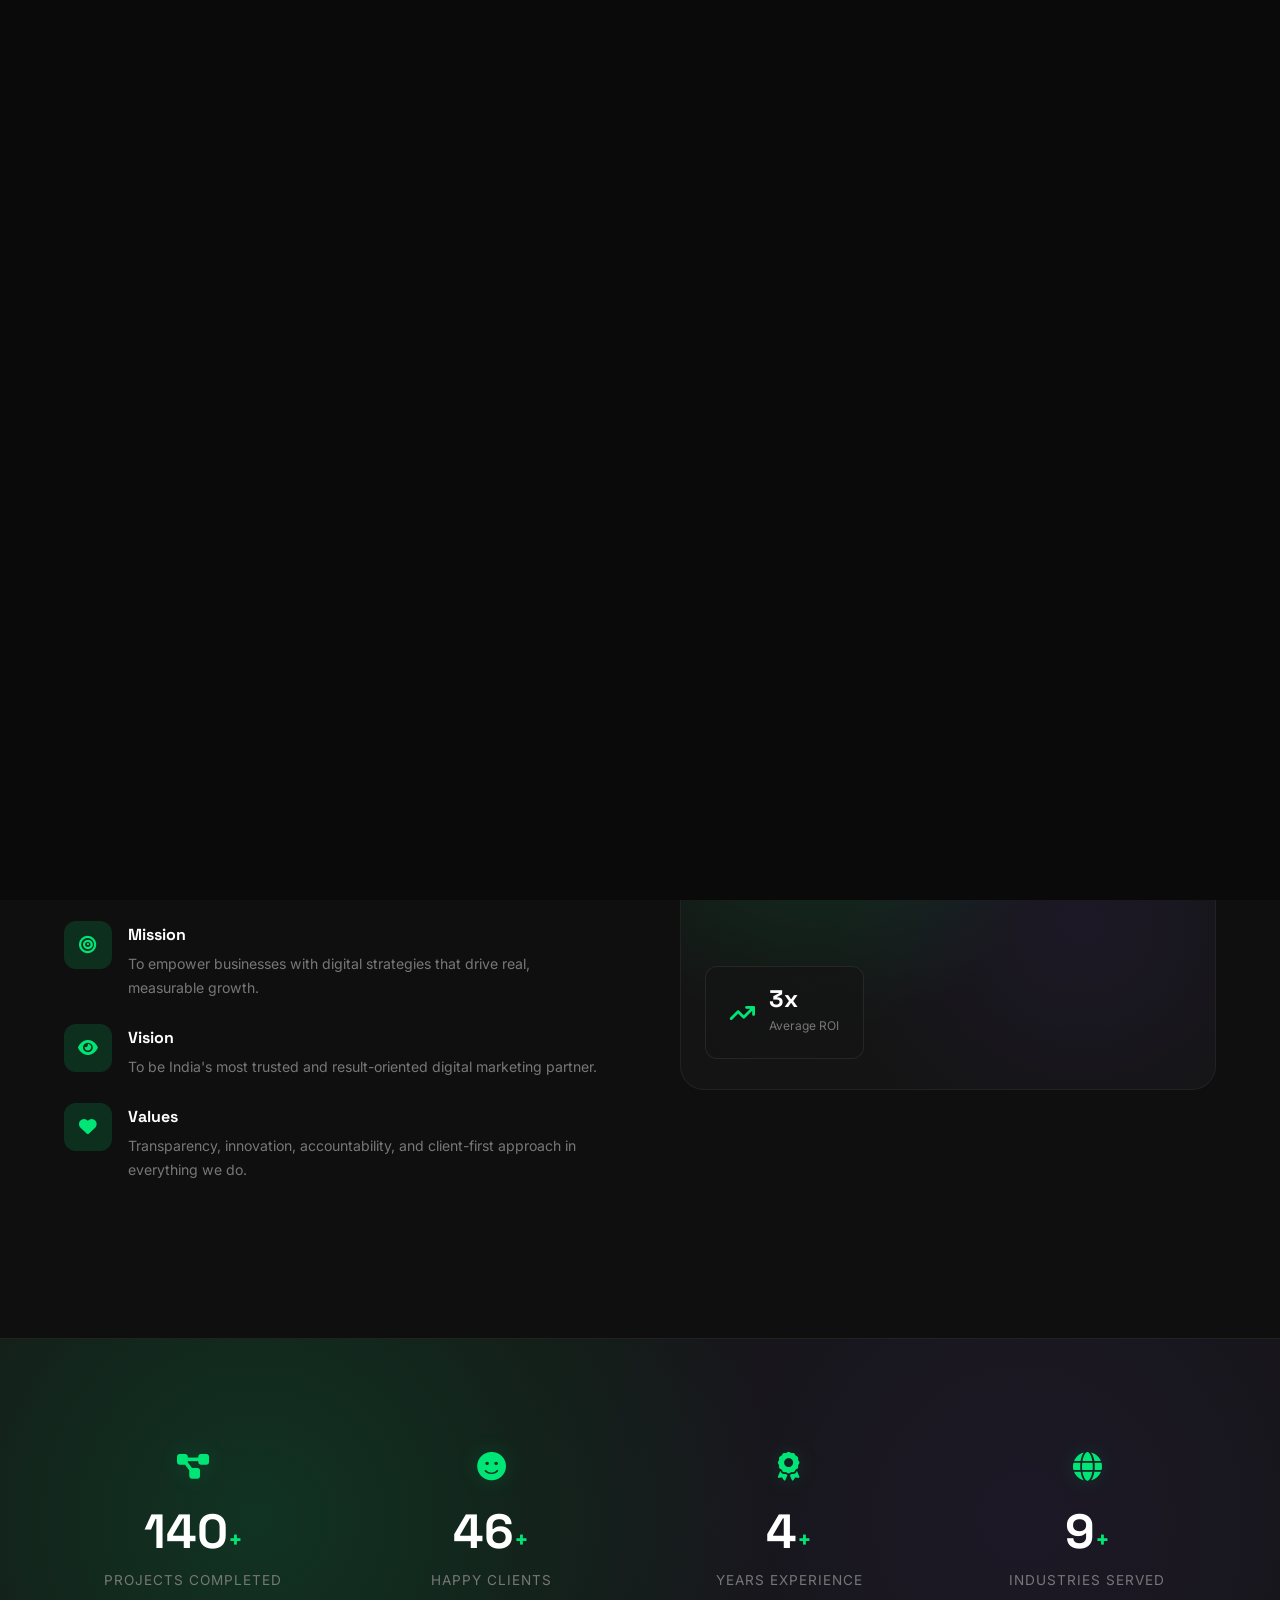
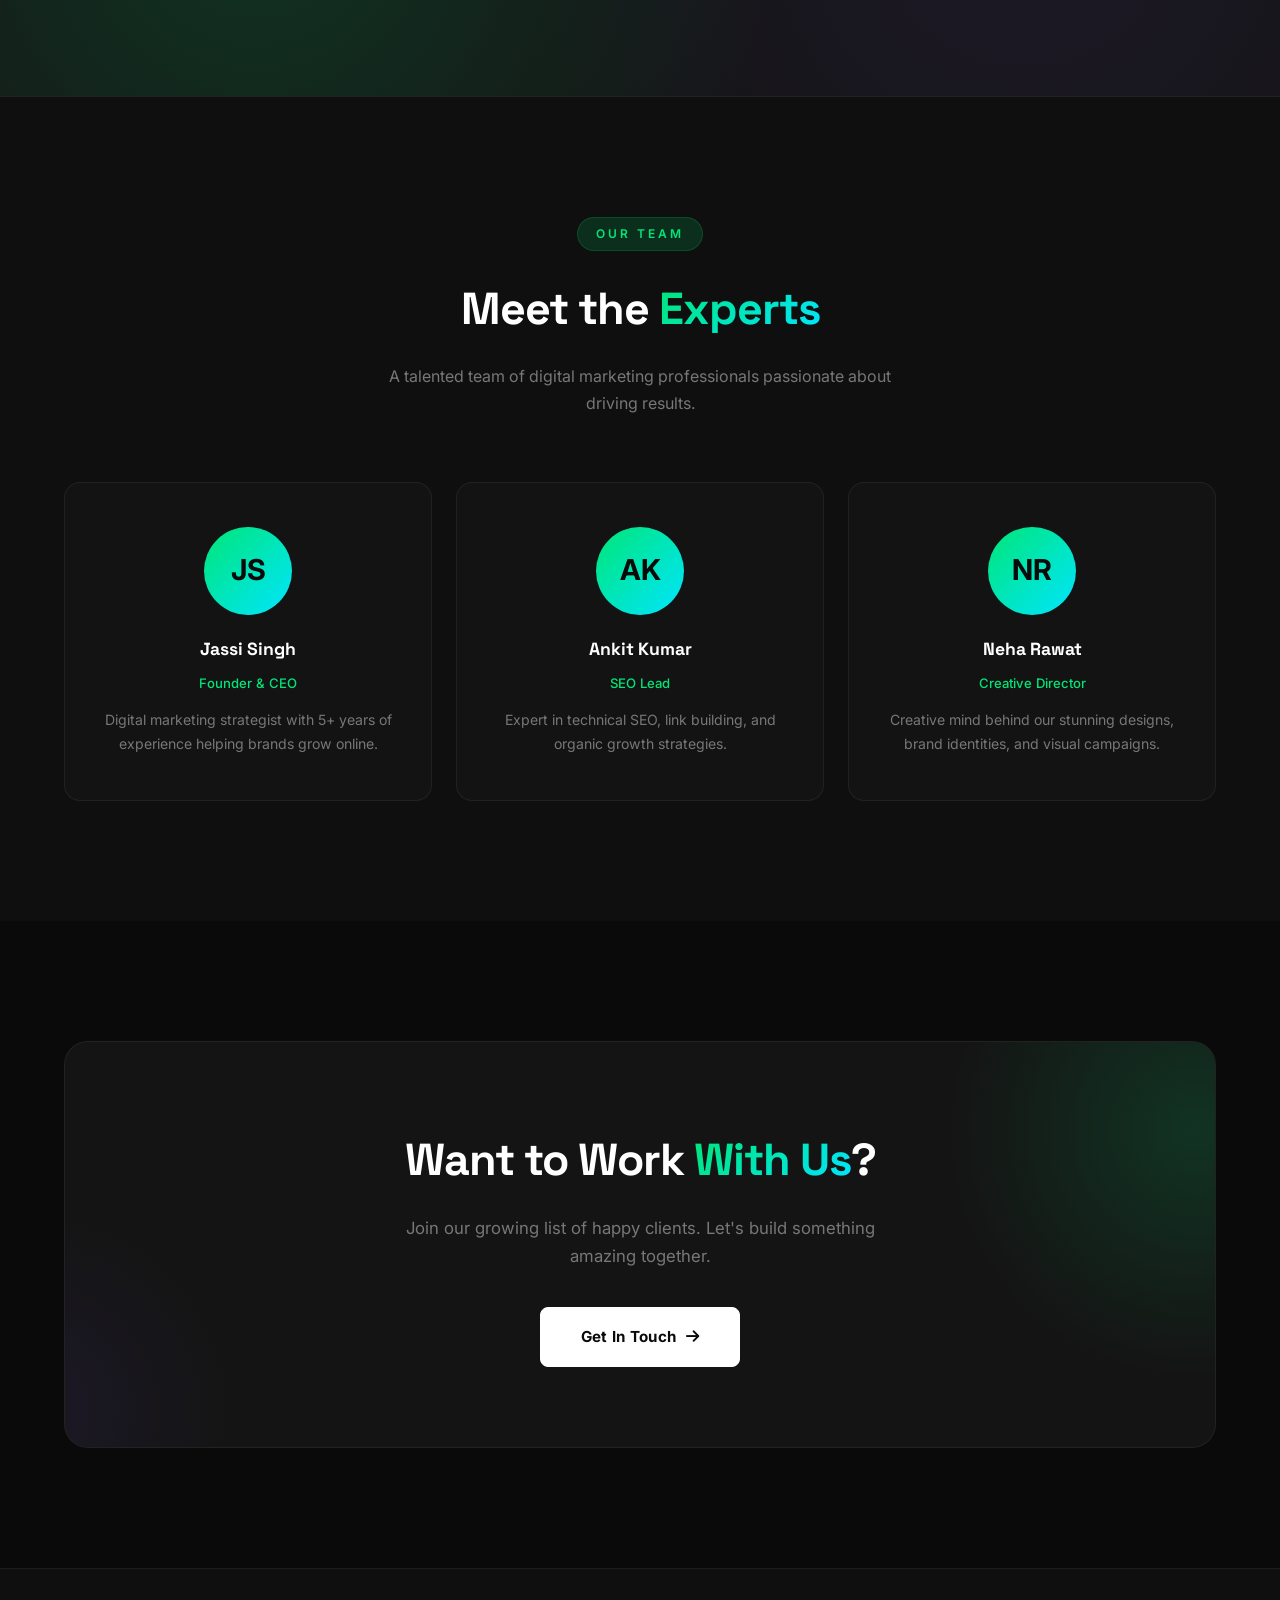
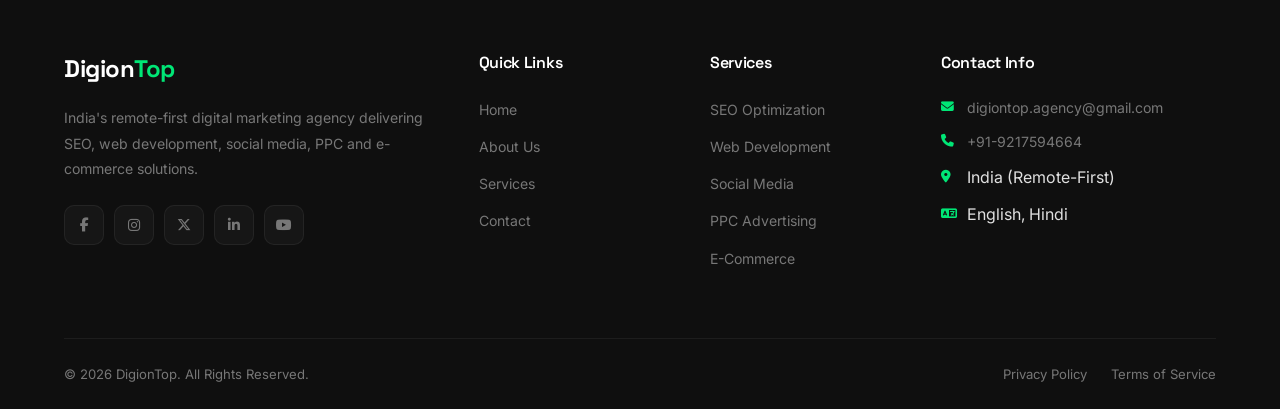
==== commit 5ebe9c3e: "Redesign with exact DigiOnTop theme — green neon accents, particle canvas, page transitions Complete" ====
--- a/about.html
+++ b/about.html
@@ -11,26 +11,14 @@
     <link rel="stylesheet" href="https://cdnjs.cloudflare.com/ajax/libs/font-awesome/6.5.1/css/all.min.css">
 </head>
 <body>
+    <div id="preloader"><div class="loader"><span class="loader-text">DIGIONTOP</span><div class="loader-bar"></div></div></div>
+    <div class="page-transition" id="pageTransition"><div class="pt-slice"></div><div class="pt-slice"></div><div class="pt-slice"></div><div class="pt-slice"></div><div class="pt-slice"></div></div>
+    <canvas id="particleCanvas"></canvas>
 
-    <!-- Preloader -->
-    <div id="preloader">
-        <div class="loader">
-            <span class="loader-text">DigionTop</span>
-            <div class="loader-bar"></div>
-        </div>
-    </div>
-
-    <!-- Cursor -->
-    <div class="custom-cursor"></div>
-    <div class="custom-cursor-follower"></div>
-
-    <!-- Navigation -->
     <header id="header">
         <nav class="navbar">
             <div class="nav-container">
-                <a href="index.html" class="logo">
-                    <span class="logo-text">Digion<span class="logo-highlight">Top</span></span>
-                </a>
+                <a href="index.html" class="logo"><span class="logo-text">Digion<span class="logo-highlight">Top</span></span></a>
                 <ul class="nav-menu" id="navMenu">
                     <li><a href="index.html" class="nav-link">Home</a></li>
                     <li><a href="about.html" class="nav-link active">About</a></li>
@@ -48,28 +36,20 @@
                     <li><a href="contact.html" class="nav-link">Contact</a></li>
                 </ul>
                 <div class="nav-actions">
-                    <a href="contact.html" class="btn btn-primary nav-cta">Get Started</a>
-                    <div class="hamburger" id="hamburger">
-                        <span></span>
-                        <span></span>
-                        <span></span>
-                    </div>
+                    <a href="contact.html" class="btn btn-primary nav-cta">Get Started <i class="fas fa-arrow-right"></i></a>
+                    <div class="hamburger" id="hamburger"><span></span><span></span><span></span></div>
                 </div>
             </div>
         </nav>
     </header>
 
-    <!-- Page Header -->
     <section class="page-header">
         <h1 data-aos="fade-up">About <span class="gradient-text">Us</span></h1>
         <div class="breadcrumb" data-aos="fade-up" data-aos-delay="100">
-            <a href="index.html">Home</a>
-            <span>/</span>
-            <span>About Us</span>
+            <a href="index.html">Home</a><span>/</span><span>About Us</span>
         </div>
     </section>
 
-    <!-- About Detail -->
     <section class="about-section">
         <div class="container">
             <div class="about-grid">
@@ -77,28 +57,19 @@
                     <span class="section-tag">Our Story</span>
                     <h2 class="section-title">Building Digital <span class="gradient-text">Success Stories</span></h2>
                     <p>DigionTop started with a simple mission — help businesses grow online with honest, data-driven digital marketing. As India's remote-first agency, we bring together the best talent from across the country.</p>
-                    <p>We believe in transparency, results, and building long-term partnerships. Every campaign we run, every website we build, and every strategy we craft is designed to deliver measurable growth for your business.</p>
+                    <p>We believe in transparency, results, and building long-term partnerships. Every campaign we run, every website we build, and every strategy we craft is designed to deliver measurable growth.</p>
                     <div class="about-features">
                         <div class="about-feature">
                             <div class="feature-icon"><i class="fas fa-bullseye"></i></div>
-                            <div>
-                                <h4>Mission</h4>
-                                <p>To empower businesses with digital strategies that drive real, measurable growth.</p>
-                            </div>
+                            <div><h4>Mission</h4><p>To empower businesses with digital strategies that drive real, measurable growth.</p></div>
                         </div>
                         <div class="about-feature">
                             <div class="feature-icon"><i class="fas fa-eye"></i></div>
-                            <div>
-                                <h4>Vision</h4>
-                                <p>To be India's most trusted and result-oriented digital marketing partner.</p>
-                            </div>
+                            <div><h4>Vision</h4><p>To be India's most trusted and result-oriented digital marketing partner.</p></div>
                         </div>
                         <div class="about-feature">
                             <div class="feature-icon"><i class="fas fa-heart"></i></div>
-                            <div>
-                                <h4>Values</h4>
-                                <p>Transparency, innovation, accountability, and client-first approach in everything we do.</p>
-                            </div>
+                            <div><h4>Values</h4><p>Transparency, innovation, accountability, and client-first approach in everything we do.</p></div>
                         </div>
                     </div>
                 </div>
@@ -106,22 +77,10 @@
                     <div class="about-image-wrapper">
                         <div class="about-pattern"></div>
                         <div class="about-stats-card">
-                            <div class="mini-stat">
-                                <i class="fas fa-trophy"></i>
-                                <div>
-                                    <strong>98%</strong>
-                                    <span>Client Satisfaction</span>
-                                </div>
-                            </div>
+                            <div class="mini-stat"><i class="fas fa-trophy"></i><div><strong>98%</strong><span>Client Satisfaction</span></div></div>
                         </div>
                         <div class="about-stats-card card-2">
-                            <div class="mini-stat">
-                                <i class="fas fa-arrow-trend-up"></i>
-                                <div>
-                                    <strong>3x</strong>
-                                    <span>Average ROI</span>
-                                </div>
-                            </div>
+                            <div class="mini-stat"><i class="fas fa-arrow-trend-up"></i><div><strong>3x</strong><span>Average ROI</span></div></div>
                         </div>
                     </div>
                 </div>
@@ -129,39 +88,33 @@
         </div>
     </section>
 
-    <!-- Stats -->
     <section class="stats-section">
         <div class="container">
             <div class="stats-grid">
                 <div class="stat-item" data-aos="zoom-in">
                     <div class="stat-icon"><i class="fas fa-project-diagram"></i></div>
-                    <h3 class="counter" data-count="150">0</h3>
-                    <span class="stat-plus">+</span>
+                    <h3 class="counter" data-count="150">0</h3><span class="stat-plus">+</span>
                     <p>Projects Completed</p>
                 </div>
                 <div class="stat-item" data-aos="zoom-in" data-aos-delay="100">
                     <div class="stat-icon"><i class="fas fa-smile"></i></div>
-                    <h3 class="counter" data-count="50">0</h3>
-                    <span class="stat-plus">+</span>
+                    <h3 class="counter" data-count="50">0</h3><span class="stat-plus">+</span>
                     <p>Happy Clients</p>
                 </div>
                 <div class="stat-item" data-aos="zoom-in" data-aos-delay="200">
                     <div class="stat-icon"><i class="fas fa-award"></i></div>
-                    <h3 class="counter" data-count="5">0</h3>
-                    <span class="stat-plus">+</span>
+                    <h3 class="counter" data-count="5">0</h3><span class="stat-plus">+</span>
                     <p>Years Experience</p>
                 </div>
                 <div class="stat-item" data-aos="zoom-in" data-aos-delay="300">
                     <div class="stat-icon"><i class="fas fa-globe"></i></div>
-                    <h3 class="counter" data-count="10">0</h3>
-                    <span class="stat-plus">+</span>
+                    <h3 class="counter" data-count="10">0</h3><span class="stat-plus">+</span>
                     <p>Industries Served</p>
                 </div>
             </div>
         </div>
     </section>
 
-    <!-- Team Section -->
     <section class="team-section">
         <div class="container">
             <div class="section-header" data-aos="fade-up">
@@ -170,29 +123,25 @@
                 <p class="section-desc">A talented team of digital marketing professionals passionate about driving results.</p>
             </div>
             <div class="team-grid">
-                <div class="team-card" data-aos="fade-up" data-aos-delay="0">
+                <div class="team-card" data-aos="fade-up">
                     <div class="team-avatar">JS</div>
-                    <h4>Jassi Singh</h4>
-                    <span>Founder & CEO</span>
+                    <h4>Jassi Singh</h4><span>Founder & CEO</span>
                     <p>Digital marketing strategist with 5+ years of experience helping brands grow online.</p>
                 </div>
                 <div class="team-card" data-aos="fade-up" data-aos-delay="100">
                     <div class="team-avatar">AK</div>
-                    <h4>Ankit Kumar</h4>
-                    <span>SEO Lead</span>
+                    <h4>Ankit Kumar</h4><span>SEO Lead</span>
                     <p>Expert in technical SEO, link building, and organic growth strategies.</p>
                 </div>
                 <div class="team-card" data-aos="fade-up" data-aos-delay="200">
                     <div class="team-avatar">NR</div>
-                    <h4>Neha Rawat</h4>
-                    <span>Creative Director</span>
+                    <h4>Neha Rawat</h4><span>Creative Director</span>
                     <p>Creative mind behind our stunning designs, brand identities, and visual campaigns.</p>
                 </div>
             </div>
         </div>
     </section>
 
-    <!-- CTA -->
     <section class="cta-section">
         <div class="container">
             <div class="cta-content" data-aos="zoom-in">
@@ -205,14 +154,11 @@
         </div>
     </section>
 
-    <!-- Footer -->
     <footer class="footer">
         <div class="container">
             <div class="footer-grid">
                 <div class="footer-col footer-about">
-                    <a href="index.html" class="footer-logo">
-                        <span class="logo-text">Digion<span class="logo-highlight">Top</span></span>
-                    </a>
+                    <a href="index.html" class="footer-logo"><span class="logo-text">Digion<span class="logo-highlight">Top</span></span></a>
                     <p>India's remote-first digital marketing agency delivering SEO, web development, social media, PPC and e-commerce solutions.</p>
                     <div class="footer-social">
                         <a href="#" aria-label="Facebook"><i class="fab fa-facebook-f"></i></a>
@@ -222,46 +168,19 @@
                         <a href="#" aria-label="YouTube"><i class="fab fa-youtube"></i></a>
                     </div>
                 </div>
-                <div class="footer-col">
-                    <h4>Quick Links</h4>
-                    <ul>
-                        <li><a href="index.html">Home</a></li>
-                        <li><a href="about.html">About Us</a></li>
-                        <li><a href="services.html">Services</a></li>
-                        <li><a href="contact.html">Contact</a></li>
-                    </ul>
-                </div>
-                <div class="footer-col">
-                    <h4>Services</h4>
-                    <ul>
-                        <li><a href="services.html#seo">SEO Optimization</a></li>
-                        <li><a href="services.html#web-design">Web Development</a></li>
-                        <li><a href="services.html#social-media">Social Media</a></li>
-                        <li><a href="services.html#ppc">PPC Advertising</a></li>
-                        <li><a href="services.html#ecommerce">E-Commerce</a></li>
-                    </ul>
-                </div>
-                <div class="footer-col">
-                    <h4>Contact Info</h4>
-                    <ul class="footer-contact">
-                        <li><i class="fas fa-envelope"></i> <a href="mailto:digiontop.agency@gmail.com">digiontop.agency@gmail.com</a></li>
-                        <li><i class="fas fa-phone"></i> <a href="tel:+919217594664">+91-9217594664</a></li>
-                        <li><i class="fas fa-map-marker-alt"></i> India (Remote-First)</li>
-                        <li><i class="fas fa-language"></i> English, Hindi</li>
-                    </ul>
-                </div>
+                <div class="footer-col"><h4>Quick Links</h4><ul><li><a href="index.html">Home</a></li><li><a href="about.html">About Us</a></li><li><a href="services.html">Services</a></li><li><a href="contact.html">Contact</a></li></ul></div>
+                <div class="footer-col"><h4>Services</h4><ul><li><a href="services.html#seo">SEO Optimization</a></li><li><a href="services.html#web-design">Web Development</a></li><li><a href="services.html#social-media">Social Media</a></li><li><a href="services.html#ppc">PPC Advertising</a></li><li><a href="services.html#ecommerce">E-Commerce</a></li></ul></div>
+                <div class="footer-col"><h4>Contact Info</h4><ul class="footer-contact"><li><i class="fas fa-envelope"></i> <a href="mailto:digiontop.agency@gmail.com">digiontop.agency@gmail.com</a></li><li><i class="fas fa-phone"></i> <a href="tel:+919217594664">+91-9217594664</a></li><li><i class="fas fa-map-marker-alt"></i> India (Remote-First)</li><li><i class="fas fa-language"></i> English, Hindi</li></ul></div>
             </div>
             <div class="footer-bottom">
                 <p>&copy; 2026 DigionTop. All Rights Reserved.</p>
-                <div class="footer-bottom-links">
-                    <a href="#">Privacy Policy</a>
-                    <a href="#">Terms of Service</a>
-                </div>
+                <div class="footer-bottom-links"><a href="#">Privacy Policy</a><a href="#">Terms of Service</a></div>
             </div>
         </div>
     </footer>
 
-    <a href="#" class="back-to-top" id="backToTop"><i class="fas fa-arrow-up"></i></a>
+    <a href="https://wa.me/919217594664" target="_blank" rel="noopener" class="whatsapp-float" aria-label="Chat on WhatsApp" title="Chat on WhatsApp"><i class="fab fa-whatsapp"></i></a>
+    <a href="#" class="back-to-top" id="backToTop" title="Back to top"><i class="fas fa-arrow-up"></i></a>
     <script src="js/main.js"></script>
 </body>
 </html>
--- a/css/style.css
+++ b/css/style.css
@@ -1,33 +1,46 @@
 /* ======================================
-   DigionTop — Full Website Stylesheet
-   Theme: Dark modern with gradient accents
+   DigionTop — Exact Theme Match
+   Dark theme + Neon Green/Emerald accents
    ====================================== */
 
 /* ---------- CSS Variables ---------- */
 :root {
-    --primary: #6c5ce7;
-    --primary-dark: #5a4bd1;
-    --primary-light: #a29bfe;
-    --secondary: #00cec9;
-    --accent: #fd79a8;
-    --gradient: linear-gradient(135deg, #6c5ce7 0%, #00cec9 50%, #fd79a8 100%);
-    --gradient-text: linear-gradient(135deg, #6c5ce7, #00cec9);
-    --dark: #0a0a0f;
-    --dark-2: #12121a;
-    --dark-3: #1a1a2e;
-    --dark-4: #232340;
+    --primary: #00e676;
+    --primary-dark: #00c853;
+    --primary-light: #69f0ae;
+    --primary-glow: rgba(0, 230, 118, 0.15);
+    --primary-glow-strong: rgba(0, 230, 118, 0.3);
+    --secondary: #7c4dff;
+    --secondary-light: #b388ff;
+    --accent: #00e5ff;
+    --gradient: linear-gradient(135deg, #00e676 0%, #00e5ff 100%);
+    --gradient-2: linear-gradient(135deg, #7c4dff 0%, #00e676 100%);
+    --gradient-text: linear-gradient(135deg, #00e676, #00e5ff);
+    --dark: #0a0a0a;
+    --dark-2: #0f0f0f;
+    --dark-3: #141414;
+    --dark-4: #1a1a1a;
+    --dark-5: #222222;
     --text: #e0e0e0;
-    --text-muted: #8888a0;
+    --text-muted: #777777;
+    --text-light: #999999;
     --white: #ffffff;
-    --border: rgba(255, 255, 255, 0.08);
-    --card-bg: rgba(255, 255, 255, 0.03);
-    --card-hover: rgba(255, 255, 255, 0.06);
-    --shadow: 0 8px 32px rgba(0, 0, 0, 0.3);
-    --shadow-lg: 0 20px 60px rgba(0, 0, 0, 0.4);
+    --border: rgba(255, 255, 255, 0.06);
+    --border-light: rgba(255, 255, 255, 0.1);
+    --card-bg: rgba(255, 255, 255, 0.02);
+    --card-hover: rgba(255, 255, 255, 0.04);
+    --glass: rgba(20, 20, 20, 0.8);
+    --glass-border: rgba(255, 255, 255, 0.08);
+    --shadow: 0 8px 32px rgba(0, 0, 0, 0.4);
+    --shadow-lg: 0 20px 60px rgba(0, 0, 0, 0.6);
+    --shadow-glow: 0 0 30px rgba(0, 230, 118, 0.15);
     --radius: 12px;
-    --radius-lg: 20px;
-    --transition: all 0.4s cubic-bezier(0.165, 0.84, 0.44, 1);
-    --font-primary: 'Inter', sans-serif;
+    --radius-lg: 16px;
+    --radius-xl: 24px;
+    --transition: all 0.4s cubic-bezier(0.25, 0.46, 0.45, 0.94);
+    --transition-fast: all 0.2s ease;
+    --transition-smooth: all 0.6s cubic-bezier(0.16, 1, 0.3, 1);
+    --font-primary: 'Inter', -apple-system, sans-serif;
     --font-heading: 'Space Grotesk', sans-serif;
 }
 
@@ -42,20 +55,20 @@
     scroll-behavior: smooth;
     font-size: 16px;
     scrollbar-width: thin;
-    scrollbar-color: var(--primary) var(--dark-2);
+    scrollbar-color: var(--primary-dark) var(--dark);
 }
 
 html::-webkit-scrollbar {
-    width: 8px;
+    width: 6px;
 }
 
 html::-webkit-scrollbar-track {
-    background: var(--dark-2);
+    background: var(--dark);
 }
 
 html::-webkit-scrollbar-thumb {
-    background: var(--primary);
-    border-radius: 4px;
+    background: var(--primary-dark);
+    border-radius: 3px;
 }
 
 body {
@@ -64,58 +77,52 @@
     color: var(--text);
     line-height: 1.7;
     overflow-x: hidden;
-    cursor: none;
 }
 
 a {
     text-decoration: none;
     color: inherit;
-    cursor: none;
-}
-
-ul {
-    list-style: none;
-}
-
-img {
-    max-width: 100%;
-    display: block;
-}
+    cursor: pointer;
+}
+
+ul { list-style: none; }
+img { max-width: 100%; display: block; }
 
 .container {
     max-width: 1200px;
     margin: 0 auto;
-    padding: 0 20px;
-}
-
-/* ---------- Custom Cursor ---------- */
-.custom-cursor {
-    width: 10px;
-    height: 10px;
-    background: var(--primary);
-    border-radius: 50%;
+    padding: 0 24px;
+}
+
+/* ---------- Page Transition Overlay ---------- */
+.page-transition {
     position: fixed;
     top: 0;
     left: 0;
+    width: 100%;
+    height: 100%;
+    background: var(--dark);
+    z-index: 100001;
+    display: flex;
+    align-items: center;
+    justify-content: center;
     pointer-events: none;
-    z-index: 99999;
-    transition: transform 0.1s;
-    mix-blend-mode: difference;
-}
-
-.custom-cursor-follower {
-    width: 35px;
-    height: 35px;
-    border: 2px solid var(--primary-light);
-    border-radius: 50%;
-    position: fixed;
-    top: 0;
-    left: 0;
-    pointer-events: none;
-    z-index: 99998;
-    transition: transform 0.3s ease, width 0.3s, height 0.3s;
-    mix-blend-mode: difference;
-}
+}
+
+.page-transition .pt-slice {
+    position: absolute;
+    width: 20%;
+    height: 100%;
+    background: var(--dark-3);
+    transform: scaleY(0);
+    transform-origin: top;
+}
+
+.page-transition .pt-slice:nth-child(1) { left: 0; }
+.page-transition .pt-slice:nth-child(2) { left: 20%; }
+.page-transition .pt-slice:nth-child(3) { left: 40%; }
+.page-transition .pt-slice:nth-child(4) { left: 60%; }
+.page-transition .pt-slice:nth-child(5) { left: 80%; }
 
 /* ---------- Preloader ---------- */
 #preloader {
@@ -129,7 +136,7 @@
     align-items: center;
     justify-content: center;
     z-index: 100000;
-    transition: opacity 0.6s, visibility 0.6s;
+    transition: opacity 0.8s cubic-bezier(0.16, 1, 0.3, 1), visibility 0.8s;
 }
 
 #preloader.loaded {
@@ -143,44 +150,58 @@
 
 .loader-text {
     font-family: var(--font-heading);
-    font-size: 2.5rem;
+    font-size: 2rem;
     font-weight: 700;
-    background: var(--gradient);
-    -webkit-background-clip: text;
-    -webkit-text-fill-color: transparent;
-    background-clip: text;
+    color: var(--primary);
     display: block;
-    margin-bottom: 20px;
-    animation: pulse 1.5s ease-in-out infinite;
+    margin-bottom: 24px;
+    letter-spacing: 4px;
+    text-transform: uppercase;
+    text-shadow: 0 0 40px var(--primary-glow-strong);
+    animation: glowPulse 2s ease-in-out infinite;
 }
 
 .loader-bar {
-    width: 200px;
-    height: 3px;
-    background: var(--dark-3);
-    border-radius: 3px;
+    width: 180px;
+    height: 2px;
+    background: var(--dark-4);
+    border-radius: 2px;
     overflow: hidden;
     margin: 0 auto;
+    position: relative;
 }
 
 .loader-bar::after {
     content: '';
     display: block;
-    width: 40%;
+    width: 50%;
     height: 100%;
     background: var(--gradient);
-    border-radius: 3px;
-    animation: loaderSlide 1.2s ease-in-out infinite;
+    border-radius: 2px;
+    animation: loaderSlide 1s ease-in-out infinite;
+    box-shadow: 0 0 15px var(--primary-glow);
 }
 
 @keyframes loaderSlide {
     0% { transform: translateX(-100%); }
-    100% { transform: translateX(350%); }
-}
-
-@keyframes pulse {
-    0%, 100% { opacity: 1; }
-    50% { opacity: 0.5; }
+    100% { transform: translateX(300%); }
+}
+
+@keyframes glowPulse {
+    0%, 100% { opacity: 1; text-shadow: 0 0 40px var(--primary-glow-strong); }
+    50% { opacity: 0.6; text-shadow: 0 0 20px var(--primary-glow); }
+}
+
+/* ---------- Particle Canvas ---------- */
+#particleCanvas {
+    position: fixed;
+    top: 0;
+    left: 0;
+    width: 100%;
+    height: 100%;
+    z-index: 0;
+    pointer-events: none;
+    opacity: 0.4;
 }
 
 /* ---------- Gradient Text ---------- */
@@ -191,60 +212,69 @@
     background-clip: text;
 }
 
+.glow-text {
+    text-shadow: 0 0 30px var(--primary-glow-strong);
+}
+
 /* ---------- Buttons ---------- */
 .btn {
     display: inline-flex;
     align-items: center;
-    gap: 8px;
-    padding: 12px 28px;
-    border-radius: 50px;
+    gap: 10px;
+    padding: 14px 32px;
+    border-radius: 8px;
     font-family: var(--font-primary);
     font-weight: 600;
-    font-size: 0.95rem;
-    border: 2px solid transparent;
+    font-size: 0.9rem;
+    border: 1px solid transparent;
     transition: var(--transition);
     position: relative;
     overflow: hidden;
-    cursor: none;
-}
-
-.btn::before {
+    cursor: pointer;
+    letter-spacing: 0.3px;
+}
+
+.btn::after {
     content: '';
     position: absolute;
-    top: 0;
-    left: -100%;
-    width: 100%;
-    height: 100%;
-    background: linear-gradient(90deg, transparent, rgba(255,255,255,0.15), transparent);
-    transition: left 0.5s;
-}
-
-.btn:hover::before {
-    left: 100%;
+    top: 50%;
+    left: 50%;
+    width: 0;
+    height: 0;
+    background: rgba(255,255,255,0.1);
+    border-radius: 50%;
+    transform: translate(-50%, -50%);
+    transition: width 0.6s, height 0.6s;
+}
+
+.btn:hover::after {
+    width: 300px;
+    height: 300px;
 }
 
 .btn-primary {
     background: var(--primary);
-    color: var(--white);
+    color: var(--dark);
     border-color: var(--primary);
+    font-weight: 700;
 }
 
 .btn-primary:hover {
-    background: var(--primary-dark);
-    border-color: var(--primary-dark);
+    background: var(--primary-light);
+    border-color: var(--primary-light);
     transform: translateY(-2px);
-    box-shadow: 0 10px 30px rgba(108, 92, 231, 0.3);
+    box-shadow: var(--shadow-glow);
 }
 
 .btn-outline {
     background: transparent;
     color: var(--white);
-    border-color: rgba(255,255,255,0.3);
+    border-color: var(--border-light);
 }
 
 .btn-outline:hover {
     border-color: var(--primary);
-    color: var(--primary-light);
+    color: var(--primary);
     transform: translateY(-2px);
 }
 
@@ -252,19 +282,20 @@
     background: var(--white);
     color: var(--dark);
     border-color: var(--white);
+    font-weight: 700;
 }
 
 .btn-white:hover {
-    background: transparent;
-    color: var(--white);
+    background: var(--primary);
+    border-color: var(--primary);
     transform: translateY(-2px);
-    box-shadow: 0 10px 30px rgba(255,255,255,0.1);
+    box-shadow: var(--shadow-glow);
 }
 
 .btn-outline-white {
     background: transparent;
     color: var(--white);
-    border-color: rgba(255,255,255,0.4);
+    border-color: rgba(255,255,255,0.25);
 }
 
 .btn-outline-white:hover {
@@ -274,8 +305,16 @@
 }
 
 .btn-lg {
-    padding: 16px 36px;
-    font-size: 1.05rem;
+    padding: 16px 40px;
+    font-size: 0.95rem;
+}
+
+.btn i {
+    transition: transform 0.3s;
+}
+
+.btn:hover i {
+    transform: translateX(4px);
 }
 
 /* ---------- Navigation ---------- */
@@ -285,95 +324,103 @@
     left: 0;
     width: 100%;
     z-index: 1000;
-    transition: var(--transition);
+    transition: var(--transition-smooth);
 }
 
 #header.scrolled {
-    background: rgba(10, 10, 15, 0.9);
-    backdrop-filter: blur(20px);
-    -webkit-backdrop-filter: blur(20px);
+    background: rgba(10, 10, 10, 0.85);
+    backdrop-filter: blur(24px);
+    -webkit-backdrop-filter: blur(24px);
     border-bottom: 1px solid var(--border);
-}
-
-.navbar {
-    padding: 0;
 }
 
 .nav-container {
     max-width: 1200px;
     margin: 0 auto;
-    padding: 18px 20px;
+    padding: 20px 24px;
     display: flex;
     align-items: center;
     justify-content: space-between;
 }
 
-.logo {
-    display: flex;
-    align-items: center;
-}
+.logo { display: flex; align-items: center; }
 
 .logo-text {
     font-family: var(--font-heading);
-    font-size: 1.6rem;
+    font-size: 1.5rem;
     font-weight: 700;
     color: var(--white);
+    letter-spacing: -0.5px;
 }
 
 .logo-highlight {
-    background: var(--gradient-text);
-    -webkit-background-clip: text;
-    -webkit-text-fill-color: transparent;
-    background-clip: text;
+    color: var(--primary);
+    -webkit-text-fill-color: var(--primary);
 }
 
 .nav-menu {
     display: flex;
     align-items: center;
-    gap: 8px;
+    gap: 4px;
 }
 
 .nav-link {
-    padding: 8px 18px;
-    font-size: 0.95rem;
+    padding: 10px 20px;
+    font-size: 0.9rem;
     font-weight: 500;
     color: var(--text-muted);
-    border-radius: 50px;
-    transition: var(--transition);
-    display: flex;
-    align-items: center;
-    gap: 5px;
+    border-radius: 8px;
+    transition: var(--transition-fast);
+    display: flex;
+    align-items: center;
+    gap: 6px;
+    position: relative;
+}
+
+.nav-link::after {
+    content: '';
+    position: absolute;
+    bottom: 4px;
+    left: 20px;
+    right: 20px;
+    height: 1px;
+    background: var(--primary);
+    transform: scaleX(0);
+    transition: transform 0.3s;
 }
 
 .nav-link:hover, .nav-link.active {
     color: var(--white);
-    background: rgba(255,255,255,0.05);
+}
+
+.nav-link.active::after,
+.nav-link:hover::after {
+    transform: scaleX(1);
 }
 
 .nav-link i {
-    font-size: 0.65rem;
-    transition: var(--transition);
+    font-size: 0.6rem;
+    transition: var(--transition-fast);
 }
 
 /* Dropdown */
-.dropdown {
-    position: relative;
-}
+.dropdown { position: relative; }
 
 .dropdown-menu {
     position: absolute;
-    top: 100%;
+    top: calc(100% + 8px);
     left: 0;
-    min-width: 220px;
-    background: var(--dark-2);
+    min-width: 240px;
+    background: var(--dark-3);
     border: 1px solid var(--border);
     border-radius: var(--radius);
     padding: 8px;
     opacity: 0;
     visibility: hidden;
-    transform: translateY(10px);
+    transform: translateY(12px);
     transition: var(--transition);
     box-shadow: var(--shadow-lg);
+    backdrop-filter: blur(20px);
 }
 
 .dropdown:hover .dropdown-menu {
@@ -387,18 +434,19 @@
 }
 
 .dropdown-menu li a {
-    display: block;
-    padding: 10px 16px;
-    font-size: 0.9rem;
+    display: flex;
+    align-items: center;
+    padding: 12px 16px;
+    font-size: 0.85rem;
     color: var(--text-muted);
     border-radius: 8px;
-    transition: var(--transition);
+    transition: var(--transition-fast);
 }
 
 .dropdown-menu li a:hover {
-    background: rgba(108, 92, 231, 0.1);
-    color: var(--primary-light);
-    padding-left: 22px;
+    background: var(--primary-glow);
+    color: var(--primary);
+    padding-left: 20px;
 }
 
 .nav-actions {
@@ -410,21 +458,23 @@
 .hamburger {
     display: none;
     flex-direction: column;
-    gap: 5px;
+    gap: 6px;
     cursor: pointer;
     padding: 5px;
+    z-index: 1001;
 }
 
 .hamburger span {
-    width: 25px;
+    width: 24px;
     height: 2px;
     background: var(--white);
     border-radius: 2px;
     transition: var(--transition);
+    display: block;
 }
 
 .hamburger.active span:nth-child(1) {
-    transform: rotate(45deg) translate(5px, 5px);
+    transform: rotate(45deg) translate(5px, 6px);
 }
 
 .hamburger.active span:nth-child(2) {
@@ -432,7 +482,7 @@
 }
 
 .hamburger.active span:nth-child(3) {
-    transform: rotate(-45deg) translate(5px, -5px);
+    transform: rotate(-45deg) translate(5px, -6px);
 }
 
 /* ---------- Hero Section ---------- */
@@ -441,133 +491,148 @@
     display: flex;
     align-items: center;
     position: relative;
-    padding: 120px 0 80px;
+    padding: 140px 0 100px;
     overflow: hidden;
 }
 
-.hero-bg-animation {
+.hero-bg {
     position: absolute;
     top: 0;
     left: 0;
     width: 100%;
     height: 100%;
     overflow: hidden;
-}
-
-.floating-shape {
+    z-index: 0;
+}
+
+.hero-glow {
     position: absolute;
     border-radius: 50%;
-    filter: blur(80px);
-    opacity: 0.15;
-    animation: float 20s ease-in-out infinite;
-}
-
-.shape-1 {
+    filter: blur(120px);
+    opacity: 0.12;
+}
+
+.hero-glow-1 {
+    width: 600px;
+    height: 600px;
+    background: var(--primary);
+    top: -20%;
+    right: -10%;
+    animation: glowFloat 15s ease-in-out infinite;
+}
+
+.hero-glow-2 {
     width: 500px;
     height: 500px;
-    background: var(--primary);
-    top: -10%;
-    right: -5%;
-    animation-delay: 0s;
-}
-
-.shape-2 {
-    width: 400px;
-    height: 400px;
     background: var(--secondary);
-    bottom: -10%;
-    left: -5%;
-    animation-delay: -5s;
-}
-
-.shape-3 {
+    bottom: -20%;
+    left: -10%;
+    animation: glowFloat 18s ease-in-out infinite reverse;
+}
+
+.hero-glow-3 {
     width: 300px;
     height: 300px;
     background: var(--accent);
-    top: 50%;
-    left: 30%;
-    animation-delay: -10s;
-}
-
-.shape-4 {
-    width: 250px;
-    height: 250px;
-    background: var(--primary-light);
-    top: 20%;
-    left: 60%;
-    animation-delay: -15s;
-}
-
-@keyframes float {
+    top: 40%;
+    left: 40%;
+    animation: glowFloat 12s ease-in-out infinite;
+    animation-delay: -6s;
+}
+
+@keyframes glowFloat {
     0%, 100% { transform: translate(0, 0) scale(1); }
-    25% { transform: translate(50px, -50px) scale(1.1); }
-    50% { transform: translate(-30px, 30px) scale(0.95); }
-    75% { transform: translate(40px, 20px) scale(1.05); }
-}
-
-.grid-overlay {
+    33% { transform: translate(40px, -30px) scale(1.1); }
+    66% { transform: translate(-20px, 20px) scale(0.9); }
+}
+
+.hero-grid-bg {
     position: absolute;
     top: 0;
     left: 0;
     width: 100%;
     height: 100%;
     background-image:
-        linear-gradient(rgba(255,255,255,0.02) 1px, transparent 1px),
-        linear-gradient(90deg, rgba(255,255,255,0.02) 1px, transparent 1px);
-    background-size: 60px 60px;
+        linear-gradient(rgba(255,255,255,0.015) 1px, transparent 1px),
+        linear-gradient(90deg, rgba(255,255,255,0.015) 1px, transparent 1px);
+    background-size: 80px 80px;
+    mask-image: radial-gradient(ellipse at center, black 30%, transparent 70%);
+    -webkit-mask-image: radial-gradient(ellipse at center, black 30%, transparent 70%);
 }
 
 .hero-content {
     position: relative;
     z-index: 2;
     text-align: center;
-    max-width: 850px;
+    max-width: 900px;
     margin: 0 auto;
 }
 
 .hero-badge {
     display: inline-flex;
     align-items: center;
-    gap: 8px;
+    gap: 10px;
     padding: 8px 20px;
-    background: rgba(108, 92, 231, 0.1);
-    border: 1px solid rgba(108, 92, 231, 0.3);
+    background: var(--primary-glow);
+    border: 1px solid rgba(0, 230, 118, 0.2);
     border-radius: 50px;
-    font-size: 0.85rem;
-    font-weight: 500;
-    color: var(--primary-light);
-    margin-bottom: 30px;
+    font-size: 0.8rem;
+    font-weight: 600;
+    color: var(--primary);
+    margin-bottom: 32px;
+    letter-spacing: 1px;
+    text-transform: uppercase;
 }
 
 .badge-dot {
-    width: 8px;
-    height: 8px;
-    background: var(--secondary);
+    width: 6px;
+    height: 6px;
+    background: var(--primary);
     border-radius: 50%;
-    animation: blink 2s ease-in-out infinite;
-}
-
-@keyframes blink {
-    0%, 100% { opacity: 1; }
-    50% { opacity: 0.3; }
+    box-shadow: 0 0 8px var(--primary);
+    animation: dotBlink 2s ease-in-out infinite;
+}
+
+@keyframes dotBlink {
+    0%, 100% { opacity: 1; box-shadow: 0 0 8px var(--primary); }
+    50% { opacity: 0.4; box-shadow: 0 0 4px var(--primary); }
 }
 
 .hero-title {
     font-family: var(--font-heading);
-    font-size: 4rem;
-    font-weight: 800;
-    line-height: 1.15;
+    font-size: 4.2rem;
+    font-weight: 700;
+    line-height: 1.1;
     color: var(--white);
-    margin-bottom: 24px;
-    letter-spacing: -1px;
+    margin-bottom: 28px;
+    letter-spacing: -2px;
+}
+
+.hero-title .line {
+    display: block;
+    overflow: hidden;
+}
+
+.hero-title .line-inner {
+    display: block;
+    transform: translateY(100%);
+    animation: lineReveal 0.8s cubic-bezier(0.16, 1, 0.3, 1) forwards;
+}
+
+.hero-title .line:nth-child(2) .line-inner { animation-delay: 0.15s; }
+.hero-title .line:nth-child(3) .line-inner { animation-delay: 0.3s; }
+
+@keyframes lineReveal {
+    to { transform: translateY(0); }
 }
 
 .hero-subtitle {
-    font-size: 1.15rem;
-    color: var(--text-muted);
-    max-width: 600px;
-    margin: 0 auto 40px;
+    font-size: 1.1rem;
+    color: var(--text-muted);
+    max-width: 580px;
+    margin: 0 auto 44px;
     line-height: 1.8;
+    font-weight: 400;
 }
 
 .hero-cta {
@@ -575,14 +640,16 @@
     align-items: center;
     justify-content: center;
     gap: 16px;
-    margin-bottom: 60px;
+    margin-bottom: 70px;
 }
 
 .hero-stats {
     display: flex;
     align-items: center;
     justify-content: center;
-    gap: 50px;
+    gap: 60px;
+    padding-top: 40px;
+    border-top: 1px solid var(--border);
 }
 
 .hero-stat {
@@ -591,48 +658,52 @@
 
 .stat-number {
     font-family: var(--font-heading);
-    font-size: 2.2rem;
+    font-size: 2.5rem;
     font-weight: 700;
     color: var(--white);
+    line-height: 1;
 }
 
 .stat-suffix {
     font-family: var(--font-heading);
     font-size: 1.5rem;
     font-weight: 700;
-    color: var(--primary-light);
+    color: var(--primary);
 }
 
 .stat-label {
     display: block;
-    font-size: 0.85rem;
-    color: var(--text-muted);
-    margin-top: 4px;
+    font-size: 0.8rem;
+    color: var(--text-muted);
+    margin-top: 8px;
+    text-transform: uppercase;
+    letter-spacing: 1px;
 }
 
 /* Scroll Indicator */
 .hero-scroll {
     position: absolute;
-    bottom: 30px;
+    bottom: 40px;
     left: 50%;
     transform: translateX(-50%);
+    z-index: 2;
 }
 
 .scroll-indicator {
     display: flex;
     flex-direction: column;
     align-items: center;
-    gap: 8px;
-    color: var(--text-muted);
-    font-size: 0.75rem;
-    letter-spacing: 2px;
+    gap: 10px;
+    color: var(--text-muted);
+    font-size: 0.7rem;
+    letter-spacing: 3px;
     text-transform: uppercase;
 }
 
 .scroll-line {
     width: 1px;
-    height: 40px;
-    background: var(--text-muted);
+    height: 50px;
+    background: rgba(255,255,255,0.1);
     position: relative;
     overflow: hidden;
 }
@@ -646,6 +717,7 @@
     height: 100%;
     background: var(--primary);
     animation: scrollDown 2s ease-in-out infinite;
+    box-shadow: 0 0 8px var(--primary-glow);
 }
 
 @keyframes scrollDown {
@@ -653,32 +725,39 @@
     100% { top: 100%; }
 }
 
-/* ---------- Marquee Section ---------- */
+/* ---------- Marquee ---------- */
 .marquee-section {
-    padding: 25px 0;
+    padding: 20px 0;
     background: var(--dark-2);
     border-top: 1px solid var(--border);
     border-bottom: 1px solid var(--border);
     overflow: hidden;
-}
-
-.marquee-wrapper {
-    overflow: hidden;
-}
+    position: relative;
+    z-index: 1;
+}
+
+.marquee-wrapper { overflow: hidden; }
 
 .marquee-track {
     display: flex;
-    gap: 40px;
-    animation: marquee 30s linear infinite;
+    gap: 50px;
+    animation: marquee 35s linear infinite;
     white-space: nowrap;
 }
 
 .marquee-item {
     font-family: var(--font-heading);
-    font-size: 1.2rem;
-    font-weight: 600;
+    font-size: 1rem;
+    font-weight: 500;
     color: var(--text-muted);
     flex-shrink: 0;
+    letter-spacing: 1px;
+    text-transform: uppercase;
+}
+
+.marquee-item.star {
+    color: var(--primary);
+    font-size: 0.7rem;
 }
 
 @keyframes marquee {
@@ -689,21 +768,21 @@
 /* ---------- Section Styles ---------- */
 .section-header {
     text-align: center;
-    margin-bottom: 60px;
+    margin-bottom: 64px;
 }
 
 .section-tag {
     display: inline-block;
-    padding: 6px 16px;
-    background: rgba(108, 92, 231, 0.1);
-    border: 1px solid rgba(108, 92, 231, 0.2);
+    padding: 6px 18px;
+    background: var(--primary-glow);
+    border: 1px solid rgba(0, 230, 118, 0.15);
     border-radius: 50px;
-    font-size: 0.8rem;
+    font-size: 0.75rem;
     font-weight: 600;
-    color: var(--primary-light);
+    color: var(--primary);
     text-transform: uppercase;
-    letter-spacing: 2px;
-    margin-bottom: 16px;
+    letter-spacing: 3px;
+    margin-bottom: 20px;
 }
 
 .section-title {
@@ -712,32 +791,35 @@
     font-weight: 700;
     color: var(--white);
     margin-bottom: 16px;
-    letter-spacing: -0.5px;
+    letter-spacing: -1px;
 }
 
 .section-desc {
-    font-size: 1.05rem;
-    color: var(--text-muted);
-    max-width: 550px;
+    font-size: 1rem;
+    color: var(--text-muted);
+    max-width: 520px;
     margin: 0 auto;
+    line-height: 1.7;
 }
 
 /* ---------- Services Section ---------- */
 .services-section {
-    padding: 100px 0;
+    padding: 120px 0;
+    position: relative;
+    z-index: 1;
 }
 
 .services-grid {
     display: grid;
     grid-template-columns: repeat(3, 1fr);
-    gap: 24px;
+    gap: 20px;
 }
 
 .service-card {
     background: var(--card-bg);
     border: 1px solid var(--border);
     border-radius: var(--radius-lg);
-    padding: 40px 30px;
+    padding: 40px 32px;
     transition: var(--transition);
     position: relative;
     overflow: hidden;
@@ -748,109 +830,133 @@
     position: absolute;
     top: 0;
     left: 0;
-    width: 100%;
-    height: 3px;
+    right: 0;
+    height: 2px;
     background: var(--gradient);
     transform: scaleX(0);
     transform-origin: left;
-    transition: transform 0.5s cubic-bezier(0.165, 0.84, 0.44, 1);
+    transition: transform 0.5s cubic-bezier(0.16, 1, 0.3, 1);
+}
+
+.service-card::after {
+    content: '';
+    position: absolute;
+    top: 0;
+    left: 0;
+    width: 100%;
+    height: 100%;
+    background: radial-gradient(circle at top left, var(--primary-glow) 0%, transparent 60%);
+    opacity: 0;
+    transition: opacity 0.4s;
 }
 
 .service-card:hover {
     background: var(--card-hover);
-    border-color: rgba(108, 92, 231, 0.2);
-    transform: translateY(-8px);
-    box-shadow: var(--shadow-lg);
+    border-color: rgba(0, 230, 118, 0.15);
+    transform: translateY(-6px);
+    box-shadow: 0 20px 40px rgba(0, 0, 0, 0.3);
 }
 
 .service-card:hover::before {
     transform: scaleX(1);
 }
 
+.service-card:hover::after {
+    opacity: 1;
+}
+
 .service-icon {
-    width: 60px;
-    height: 60px;
-    background: rgba(108, 92, 231, 0.1);
-    border-radius: 16px;
+    width: 56px;
+    height: 56px;
+    background: var(--primary-glow);
+    border-radius: 14px;
     display: flex;
     align-items: center;
     justify-content: center;
-    font-size: 1.4rem;
-    color: var(--primary-light);
-    margin-bottom: 20px;
+    font-size: 1.3rem;
+    color: var(--primary);
+    margin-bottom: 24px;
     transition: var(--transition);
+    position: relative;
+    z-index: 1;
 }
 
 .service-card:hover .service-icon {
     background: var(--primary);
-    color: var(--white);
-    transform: scale(1.1) rotate(5deg);
+    color: var(--dark);
+    transform: scale(1.05);
+    box-shadow: 0 0 20px var(--primary-glow);
 }
 
 .service-card h3 {
     font-family: var(--font-heading);
-    font-size: 1.3rem;
+    font-size: 1.2rem;
     font-weight: 600;
     color: var(--white);
     margin-bottom: 12px;
+    position: relative;
+    z-index: 1;
 }
 
 .service-card p {
     color: var(--text-muted);
-    font-size: 0.95rem;
+    font-size: 0.9rem;
     margin-bottom: 20px;
     line-height: 1.7;
+    position: relative;
+    z-index: 1;
 }
 
 .service-link {
     display: inline-flex;
     align-items: center;
     gap: 6px;
-    color: var(--primary-light);
+    color: var(--primary);
     font-weight: 600;
-    font-size: 0.9rem;
-    transition: var(--transition);
+    font-size: 0.85rem;
+    transition: var(--transition-fast);
+    position: relative;
+    z-index: 1;
 }
 
 .service-link:hover {
     gap: 12px;
-    color: var(--secondary);
 }
 
 /* ---------- About Section ---------- */
 .about-section {
-    padding: 100px 0;
+    padding: 120px 0;
     background: var(--dark-2);
+    position: relative;
+    z-index: 1;
 }
 
 .about-grid {
     display: grid;
     grid-template-columns: 1fr 1fr;
-    gap: 60px;
-    align-items: center;
-}
-
-.about-content .section-tag {
-    margin-bottom: 16px;
-}
+    gap: 80px;
+    align-items: center;
+}
+
+.about-content .section-tag { margin-bottom: 16px; }
 
 .about-content .section-title {
     text-align: left;
-    font-size: 2.5rem;
+    font-size: 2.4rem;
     margin-bottom: 20px;
 }
 
 .about-content > p {
     color: var(--text-muted);
-    margin-bottom: 30px;
+    margin-bottom: 32px;
     line-height: 1.8;
 }
 
 .about-features {
     display: flex;
     flex-direction: column;
-    gap: 20px;
-    margin-bottom: 30px;
+    gap: 24px;
+    margin-bottom: 36px;
 }
 
 .about-feature {
@@ -863,39 +969,45 @@
     width: 48px;
     height: 48px;
     min-width: 48px;
-    background: rgba(108, 92, 231, 0.1);
+    background: var(--primary-glow);
     border-radius: 12px;
     display: flex;
     align-items: center;
     justify-content: center;
-    color: var(--primary-light);
+    color: var(--primary);
     font-size: 1.1rem;
+    transition: var(--transition);
+}
+
+.about-feature:hover .feature-icon {
+    background: var(--primary);
+    color: var(--dark);
+    box-shadow: 0 0 20px var(--primary-glow);
 }
 
 .about-feature h4 {
     font-family: var(--font-heading);
-    font-size: 1.05rem;
+    font-size: 1rem;
     color: var(--white);
     margin-bottom: 4px;
 }
 
 .about-feature p {
     color: var(--text-muted);
-    font-size: 0.9rem;
+    font-size: 0.88rem;
 }
 
 /* About Visual */
-.about-visual {
-    position: relative;
-}
+.about-visual { position: relative; }
 
 .about-image-wrapper {
     position: relative;
     width: 100%;
-    height: 450px;
-    background: linear-gradient(135deg, var(--dark-3) 0%, var(--dark-4) 100%);
-    border-radius: var(--radius-lg);
+    height: 480px;
+    background: var(--dark-3);
+    border-radius: var(--radius-xl);
     overflow: hidden;
+    border: 1px solid var(--border);
 }
 
 .about-pattern {
@@ -905,67 +1017,71 @@
     width: 100%;
     height: 100%;
     background-image:
-        radial-gradient(circle at 20% 30%, rgba(108, 92, 231, 0.15) 0%, transparent 50%),
-        radial-gradient(circle at 80% 70%, rgba(0, 206, 201, 0.15) 0%, transparent 50%);
-    background-size: 100% 100%;
+        radial-gradient(circle at 25% 35%, var(--primary-glow) 0%, transparent 50%),
+        radial-gradient(circle at 75% 65%, rgba(124, 77, 255, 0.08) 0%, transparent 50%);
 }
 
 .about-stats-card {
     position: absolute;
-    background: rgba(10, 10, 15, 0.8);
-    backdrop-filter: blur(20px);
-    border: 1px solid var(--border);
+    background: var(--glass);
+    backdrop-filter: blur(24px);
+    -webkit-backdrop-filter: blur(24px);
+    border: 1px solid var(--glass-border);
     border-radius: var(--radius);
-    padding: 20px;
+    padding: 20px 24px;
     animation: floatCard 6s ease-in-out infinite;
 }
 
 .about-stats-card:first-of-type {
     top: 30px;
-    right: 20px;
+    right: 24px;
 }
 
 .about-stats-card.card-2 {
     bottom: 30px;
-    left: 20px;
+    left: 24px;
     animation-delay: -3s;
 }
 
 @keyframes floatCard {
     0%, 100% { transform: translateY(0); }
-    50% { transform: translateY(-15px); }
+    50% { transform: translateY(-12px); }
 }
 
 .mini-stat {
     display: flex;
     align-items: center;
-    gap: 12px;
+    gap: 14px;
 }
 
 .mini-stat i {
-    font-size: 1.5rem;
-    color: var(--primary-light);
+    font-size: 1.4rem;
+    color: var(--primary);
 }
 
 .mini-stat strong {
     display: block;
     font-family: var(--font-heading);
-    font-size: 1.6rem;
+    font-size: 1.5rem;
     font-weight: 700;
     color: var(--white);
+    line-height: 1;
 }
 
 .mini-stat span {
-    font-size: 0.8rem;
+    font-size: 0.75rem;
     color: var(--text-muted);
 }
 
 /* ---------- Stats Section ---------- */
 .stats-section {
     padding: 80px 0;
-    background: linear-gradient(135deg, var(--primary) 0%, var(--primary-dark) 100%);
+    background: var(--dark-3);
     position: relative;
     overflow: hidden;
+    z-index: 1;
+    border-top: 1px solid var(--border);
+    border-bottom: 1px solid var(--border);
 }
 
 .stats-section::before {
@@ -975,9 +1091,9 @@
     left: 0;
     width: 100%;
     height: 100%;
-    background-image:
-        radial-gradient(circle at 20% 50%, rgba(255,255,255,0.1) 0%, transparent 50%),
-        radial-gradient(circle at 80% 50%, rgba(0,206,201,0.2) 0%, transparent 50%);
+    background:
+        radial-gradient(circle at 20% 50%, var(--primary-glow) 0%, transparent 50%),
+        radial-gradient(circle at 80% 50%, rgba(124, 77, 255, 0.08) 0%, transparent 50%);
 }
 
 .stats-grid {
@@ -990,51 +1106,58 @@
 
 .stat-item {
     text-align: center;
+    padding: 24px;
 }
 
 .stat-icon {
-    font-size: 2rem;
-    color: rgba(255,255,255,0.8);
-    margin-bottom: 12px;
+    font-size: 1.8rem;
+    color: var(--primary);
+    margin-bottom: 16px;
+    filter: drop-shadow(0 0 10px var(--primary-glow));
 }
 
 .stat-item h3 {
     font-family: var(--font-heading);
     font-size: 3rem;
-    font-weight: 800;
+    font-weight: 700;
     color: var(--white);
     display: inline;
+    line-height: 1;
 }
 
 .stat-plus {
     font-family: var(--font-heading);
     font-size: 1.5rem;
     font-weight: 700;
-    color: rgba(255,255,255,0.7);
+    color: var(--primary);
 }
 
 .stat-item p {
-    color: rgba(255,255,255,0.7);
-    font-size: 0.95rem;
-    margin-top: 4px;
+    color: var(--text-muted);
+    font-size: 0.85rem;
+    margin-top: 8px;
+    text-transform: uppercase;
+    letter-spacing: 1px;
 }
 
 /* ---------- Process Section ---------- */
 .process-section {
-    padding: 100px 0;
+    padding: 120px 0;
+    position: relative;
+    z-index: 1;
 }
 
 .process-grid {
     display: grid;
     grid-template-columns: repeat(4, 1fr);
-    gap: 24px;
+    gap: 20px;
 }
 
 .process-card {
     background: var(--card-bg);
     border: 1px solid var(--border);
     border-radius: var(--radius-lg);
-    padding: 40px 28px;
+    padding: 40px 24px;
     text-align: center;
     transition: var(--transition);
     position: relative;
@@ -1042,30 +1165,29 @@
 
 .process-card:hover {
     background: var(--card-hover);
-    transform: translateY(-5px);
-    border-color: rgba(108, 92, 231, 0.3);
+    transform: translateY(-4px);
+    border-color: rgba(0, 230, 118, 0.15);
 }
 
 .process-number {
     font-family: var(--font-heading);
     font-size: 3.5rem;
-    font-weight: 800;
-    background: var(--gradient-text);
-    -webkit-background-clip: text;
-    -webkit-text-fill-color: transparent;
-    background-clip: text;
-    opacity: 0.3;
+    font-weight: 700;
+    color: var(--primary);
+    opacity: 0.15;
     margin-bottom: 16px;
     line-height: 1;
+    transition: var(--transition);
 }
 
 .process-card:hover .process-number {
-    opacity: 0.7;
+    opacity: 0.4;
+    text-shadow: 0 0 30px var(--primary-glow);
 }
 
 .process-card h3 {
     font-family: var(--font-heading);
-    font-size: 1.3rem;
+    font-size: 1.2rem;
     font-weight: 600;
     color: var(--white);
     margin-bottom: 12px;
@@ -1073,14 +1195,16 @@
 
 .process-card p {
     color: var(--text-muted);
-    font-size: 0.9rem;
+    font-size: 0.88rem;
     line-height: 1.7;
 }
 
 /* ---------- Testimonials ---------- */
 .testimonials-section {
-    padding: 100px 0;
+    padding: 120px 0;
     background: var(--dark-2);
+    position: relative;
+    z-index: 1;
 }
 
 .testimonials-slider {
@@ -1090,33 +1214,36 @@
 
 .testimonial-track {
     display: flex;
-    transition: transform 0.6s cubic-bezier(0.165, 0.84, 0.44, 1);
+    transition: transform 0.6s cubic-bezier(0.16, 1, 0.3, 1);
 }
 
 .testimonial-card {
     min-width: 100%;
-    padding: 50px 60px;
+    padding: 48px 56px;
     background: var(--card-bg);
     border: 1px solid var(--border);
-    border-radius: var(--radius-lg);
+    border-radius: var(--radius-xl);
     text-align: center;
 }
 
 .testimonial-stars {
-    color: #f1c40f;
-    font-size: 1.1rem;
-    margin-bottom: 24px;
+    color: var(--primary);
+    font-size: 1rem;
+    margin-bottom: 28px;
     display: flex;
     justify-content: center;
     gap: 4px;
 }
 
 .testimonial-card > p {
-    font-size: 1.2rem;
+    font-size: 1.15rem;
     color: var(--text);
     line-height: 1.9;
-    margin-bottom: 30px;
+    margin-bottom: 32px;
     font-style: italic;
+    max-width: 700px;
+    margin-left: auto;
+    margin-right: auto;
 }
 
 .testimonial-author {
@@ -1127,27 +1254,27 @@
 }
 
 .author-avatar {
-    width: 50px;
-    height: 50px;
+    width: 48px;
+    height: 48px;
     background: var(--gradient);
     border-radius: 50%;
     display: flex;
     align-items: center;
     justify-content: center;
     font-weight: 700;
-    color: var(--white);
-    font-size: 0.95rem;
+    color: var(--dark);
+    font-size: 0.85rem;
 }
 
 .testimonial-author strong {
     display: block;
     color: var(--white);
-    font-size: 1rem;
+    font-size: 0.95rem;
 }
 
 .testimonial-author span {
     color: var(--text-muted);
-    font-size: 0.85rem;
+    font-size: 0.8rem;
 }
 
 .testimonial-controls {
@@ -1155,19 +1282,19 @@
     align-items: center;
     justify-content: center;
     gap: 20px;
-    margin-top: 30px;
+    margin-top: 32px;
 }
 
 .test-btn {
-    width: 45px;
-    height: 45px;
-    background: var(--card-bg);
+    width: 44px;
+    height: 44px;
+    background: transparent;
     border: 1px solid var(--border);
     border-radius: 50%;
-    color: var(--white);
-    font-size: 0.9rem;
+    color: var(--text-muted);
+    font-size: 0.85rem;
     cursor: pointer;
-    transition: var(--transition);
+    transition: var(--transition-fast);
     display: flex;
     align-items: center;
     justify-content: center;
@@ -1176,6 +1303,7 @@
 .test-btn:hover {
     background: var(--primary);
     border-color: var(--primary);
+    color: var(--dark);
 }
 
 .testimonial-dots {
@@ -1184,31 +1312,33 @@
 }
 
 .testimonial-dots .dot {
-    width: 10px;
-    height: 10px;
+    width: 8px;
+    height: 8px;
     border-radius: 50%;
-    background: var(--dark-4);
+    background: var(--dark-5);
     cursor: pointer;
     transition: var(--transition);
 }
 
 .testimonial-dots .dot.active {
     background: var(--primary);
-    width: 30px;
-    border-radius: 5px;
+    width: 28px;
+    border-radius: 4px;
+    box-shadow: 0 0 10px var(--primary-glow);
 }
 
 /* ---------- CTA Section ---------- */
 .cta-section {
-    padding: 100px 0;
-    background: var(--dark);
+    padding: 120px 0;
+    position: relative;
+    z-index: 1;
 }
 
 .cta-content {
     text-align: center;
-    background: linear-gradient(135deg, var(--dark-3) 0%, var(--dark-4) 100%);
+    background: var(--dark-3);
     border: 1px solid var(--border);
-    border-radius: var(--radius-lg);
+    border-radius: var(--radius-xl);
     padding: 80px 60px;
     position: relative;
     overflow: hidden;
@@ -1217,21 +1347,23 @@
 .cta-content::before {
     content: '';
     position: absolute;
-    top: -50%;
-    right: -30%;
+    top: -40%;
+    right: -20%;
     width: 500px;
     height: 500px;
-    background: radial-gradient(circle, rgba(108, 92, 231, 0.15) 0%, transparent 70%);
+    background: radial-gradient(circle, var(--primary-glow) 0%, transparent 70%);
+    pointer-events: none;
 }
 
 .cta-content::after {
     content: '';
     position: absolute;
-    bottom: -50%;
-    left: -30%;
-    width: 500px;
-    height: 500px;
-    background: radial-gradient(circle, rgba(0, 206, 201, 0.1) 0%, transparent 70%);
+    bottom: -40%;
+    left: -20%;
+    width: 400px;
+    height: 400px;
+    background: radial-gradient(circle, rgba(124, 77, 255, 0.08) 0%, transparent 70%);
+    pointer-events: none;
 }
 
 .cta-content h2 {
@@ -1242,12 +1374,13 @@
     margin-bottom: 16px;
     position: relative;
     z-index: 1;
+    letter-spacing: -1px;
 }
 
 .cta-content p {
     color: var(--text-muted);
-    font-size: 1.1rem;
-    max-width: 500px;
+    font-size: 1.05rem;
+    max-width: 480px;
     margin: 0 auto 36px;
     position: relative;
     z-index: 1;
@@ -1267,13 +1400,15 @@
     background: var(--dark-2);
     border-top: 1px solid var(--border);
     padding: 80px 0 0;
+    position: relative;
+    z-index: 1;
 }
 
 .footer-grid {
     display: grid;
     grid-template-columns: 2fr 1fr 1fr 1.5fr;
-    gap: 40px;
-    padding-bottom: 50px;
+    gap: 48px;
+    padding-bottom: 56px;
 }
 
 .footer-about .footer-logo {
@@ -1283,9 +1418,9 @@
 
 .footer-about p {
     color: var(--text-muted);
-    font-size: 0.9rem;
+    font-size: 0.88rem;
     line-height: 1.8;
-    margin-bottom: 20px;
+    margin-bottom: 24px;
 }
 
 .footer-social {
@@ -1296,30 +1431,32 @@
 .footer-social a {
     width: 40px;
     height: 40px;
-    background: rgba(255,255,255,0.05);
+    background: rgba(255,255,255,0.03);
     border: 1px solid var(--border);
-    border-radius: 50%;
+    border-radius: 10px;
     display: flex;
     align-items: center;
     justify-content: center;
     color: var(--text-muted);
-    transition: var(--transition);
-    font-size: 0.9rem;
+    transition: var(--transition-fast);
+    font-size: 0.88rem;
 }
 
 .footer-social a:hover {
     background: var(--primary);
     border-color: var(--primary);
-    color: var(--white);
+    color: var(--dark);
     transform: translateY(-3px);
+    box-shadow: 0 0 15px var(--primary-glow);
 }
 
 .footer-col h4 {
     font-family: var(--font-heading);
-    font-size: 1.1rem;
+    font-size: 1rem;
     font-weight: 600;
     color: var(--white);
     margin-bottom: 20px;
+    letter-spacing: -0.3px;
 }
 
 .footer-col ul li {
@@ -1328,15 +1465,15 @@
 
 .footer-col ul li a {
     color: var(--text-muted);
-    font-size: 0.9rem;
-    transition: var(--transition);
+    font-size: 0.88rem;
+    transition: var(--transition-fast);
     display: inline-flex;
     align-items: center;
     gap: 8px;
 }
 
 .footer-col ul li a:hover {
-    color: var(--primary-light);
+    color: var(--primary);
     padding-left: 4px;
 }
 
@@ -1347,8 +1484,8 @@
 }
 
 .footer-contact li i {
-    color: var(--primary-light);
-    font-size: 0.85rem;
+    color: var(--primary);
+    font-size: 0.8rem;
     width: 16px;
 }
 
@@ -1362,7 +1499,7 @@
 
 .footer-bottom p {
     color: var(--text-muted);
-    font-size: 0.85rem;
+    font-size: 0.82rem;
 }
 
 .footer-bottom-links {
@@ -1372,33 +1509,33 @@
 
 .footer-bottom-links a {
     color: var(--text-muted);
-    font-size: 0.85rem;
-    transition: var(--transition);
+    font-size: 0.82rem;
+    transition: var(--transition-fast);
 }
 
 .footer-bottom-links a:hover {
-    color: var(--primary-light);
+    color: var(--primary);
 }
 
 /* ---------- Back to Top ---------- */
 .back-to-top {
     position: fixed;
-    bottom: 30px;
-    right: 30px;
-    width: 48px;
-    height: 48px;
-    background: var(--primary);
-    border-radius: 50%;
+    bottom: 32px;
+    right: 32px;
+    width: 46px;
+    height: 46px;
+    background: var(--dark-3);
+    border: 1px solid var(--border);
+    border-radius: 12px;
     display: flex;
     align-items: center;
     justify-content: center;
-    color: var(--white);
-    font-size: 1rem;
+    color: var(--primary);
+    font-size: 0.9rem;
     opacity: 0;
     visibility: hidden;
     transition: var(--transition);
     z-index: 999;
-    box-shadow: 0 5px 20px rgba(108, 92, 231, 0.4);
 }
 
 .back-to-top.visible {
@@ -1407,8 +1544,41 @@
 }
 
 .back-to-top:hover {
-    transform: translateY(-5px);
-    background: var(--primary-dark);
+    transform: translateY(-4px);
+    background: var(--primary);
+    color: var(--dark);
+    border-color: var(--primary);
+    box-shadow: var(--shadow-glow);
+}
+
+/* ---------- WhatsApp Float ---------- */
+.whatsapp-float {
+    position: fixed;
+    bottom: 32px;
+    left: 32px;
+    width: 54px;
+    height: 54px;
+    background: #25D366;
+    border-radius: 50%;
+    display: flex;
+    align-items: center;
+    justify-content: center;
+    color: white;
+    font-size: 1.5rem;
+    z-index: 999;
+    box-shadow: 0 4px 20px rgba(37, 211, 102, 0.4);
+    transition: var(--transition);
+    animation: whatsappPulse 2s ease-in-out infinite;
+}
+
+.whatsapp-float:hover {
+    transform: scale(1.1);
+    box-shadow: 0 6px 30px rgba(37, 211, 102, 0.5);
+}
+
+@keyframes whatsappPulse {
+    0%, 100% { box-shadow: 0 4px 20px rgba(37, 211, 102, 0.4); }
+    50% { box-shadow: 0 4px 30px rgba(37, 211, 102, 0.6), 0 0 0 10px rgba(37, 211, 102, 0.1); }
 }
 
 /* ---------- AOS Animation Classes ---------- */
@@ -1416,51 +1586,32 @@
     opacity: 0;
     transition-property: opacity, transform;
     transition-duration: 0.8s;
-    transition-timing-function: cubic-bezier(0.165, 0.84, 0.44, 1);
-}
-
-[data-aos].aos-animate {
-    opacity: 1;
-}
-
-[data-aos="fade-up"] {
-    transform: translateY(40px);
-}
-[data-aos="fade-up"].aos-animate {
-    transform: translateY(0);
-}
-
-[data-aos="fade-down"] {
-    transform: translateY(-40px);
-}
-[data-aos="fade-down"].aos-animate {
-    transform: translateY(0);
-}
-
-[data-aos="fade-right"] {
-    transform: translateX(-40px);
-}
-[data-aos="fade-right"].aos-animate {
-    transform: translateX(0);
-}
-
-[data-aos="fade-left"] {
-    transform: translateX(40px);
-}
-[data-aos="fade-left"].aos-animate {
-    transform: translateX(0);
-}
-
-[data-aos="zoom-in"] {
-    transform: scale(0.85);
-}
-[data-aos="zoom-in"].aos-animate {
-    transform: scale(1);
-}
+    transition-timing-function: cubic-bezier(0.16, 1, 0.3, 1);
+}
+
+[data-aos].aos-animate { opacity: 1; }
+
+[data-aos="fade-up"] { transform: translateY(50px); }
+[data-aos="fade-up"].aos-animate { transform: translateY(0); }
+
+[data-aos="fade-down"] { transform: translateY(-40px); }
+[data-aos="fade-down"].aos-animate { transform: translateY(0); }
+
+[data-aos="fade-right"] { transform: translateX(-50px); }
+[data-aos="fade-right"].aos-animate { transform: translateX(0); }
+
+[data-aos="fade-left"] { transform: translateX(50px); }
+[data-aos="fade-left"].aos-animate { transform: translateX(0); }
+
+[data-aos="zoom-in"] { transform: scale(0.9); }
+[data-aos="zoom-in"].aos-animate { transform: scale(1); }
+
+[data-aos="flip-up"] { transform: perspective(600px) rotateX(15deg); }
+[data-aos="flip-up"].aos-animate { transform: perspective(600px) rotateX(0); }
 
 /* ---------- Page Header (inner pages) ---------- */
 .page-header {
-    padding: 150px 0 80px;
+    padding: 160px 0 80px;
     background: var(--dark-2);
     text-align: center;
     position: relative;
@@ -1475,16 +1626,17 @@
     transform: translateX(-50%);
     width: 600px;
     height: 600px;
-    background: radial-gradient(circle, rgba(108, 92, 231, 0.1) 0%, transparent 70%);
+    background: radial-gradient(circle, var(--primary-glow) 0%, transparent 70%);
 }
 
 .page-header h1 {
     font-family: var(--font-heading);
-    font-size: 3rem;
+    font-size: 3.2rem;
     font-weight: 700;
     color: var(--white);
     margin-bottom: 12px;
     position: relative;
+    letter-spacing: -1px;
 }
 
 .page-header .breadcrumb {
@@ -1493,28 +1645,28 @@
     justify-content: center;
     gap: 10px;
     color: var(--text-muted);
-    font-size: 0.9rem;
+    font-size: 0.88rem;
     position: relative;
 }
 
 .page-header .breadcrumb a {
-    color: var(--primary-light);
-    transition: var(--transition);
-}
-
-.page-header .breadcrumb a:hover {
-    color: var(--white);
-}
+    color: var(--primary);
+    transition: var(--transition-fast);
+}
+
+.page-header .breadcrumb a:hover { color: var(--white); }
 
 /* ---------- Contact Form ---------- */
 .contact-section {
-    padding: 100px 0;
+    padding: 120px 0;
+    position: relative;
+    z-index: 1;
 }
 
 .contact-grid {
     display: grid;
     grid-template-columns: 1fr 1.2fr;
-    gap: 50px;
+    gap: 56px;
 }
 
 .contact-info-card {
@@ -1525,12 +1677,12 @@
     background: var(--card-bg);
     border: 1px solid var(--border);
     border-radius: var(--radius);
-    margin-bottom: 16px;
+    margin-bottom: 14px;
     transition: var(--transition);
 }
 
 .contact-info-card:hover {
-    border-color: rgba(108, 92, 231, 0.3);
+    border-color: rgba(0, 230, 118, 0.15);
     background: var(--card-hover);
 }
 
@@ -1538,45 +1690,44 @@
     width: 48px;
     height: 48px;
     min-width: 48px;
-    background: rgba(108, 92, 231, 0.1);
+    background: var(--primary-glow);
     border-radius: 12px;
     display: flex;
     align-items: center;
     justify-content: center;
-    color: var(--primary-light);
+    color: var(--primary);
     font-size: 1.1rem;
 }
 
 .contact-info-card h4 {
     font-family: var(--font-heading);
     color: var(--white);
-    font-size: 1rem;
+    font-size: 0.95rem;
     margin-bottom: 4px;
 }
 
 .contact-info-card p,
 .contact-info-card a {
     color: var(--text-muted);
-    font-size: 0.9rem;
+    font-size: 0.88rem;
 }
 
 .contact-form {
     background: var(--card-bg);
     border: 1px solid var(--border);
-    border-radius: var(--radius-lg);
-    padding: 40px;
-}
-
-.form-group {
-    margin-bottom: 20px;
-}
+    border-radius: var(--radius-xl);
+    padding: 44px;
+}
+
+.form-group { margin-bottom: 20px; }
 
 .form-group label {
     display: block;
-    color: var(--white);
-    font-size: 0.9rem;
+    color: var(--text-light);
+    font-size: 0.85rem;
     font-weight: 500;
     margin-bottom: 8px;
+    letter-spacing: 0.3px;
 }
 
 .form-group input,
@@ -1586,11 +1737,11 @@
     padding: 14px 18px;
     background: var(--dark-3);
     border: 1px solid var(--border);
-    border-radius: var(--radius);
+    border-radius: 10px;
     color: var(--text);
     font-family: var(--font-primary);
-    font-size: 0.95rem;
-    transition: var(--transition);
+    font-size: 0.9rem;
+    transition: var(--transition-fast);
     outline: none;
 }
 
@@ -1598,7 +1749,7 @@
 .form-group textarea:focus,
 .form-group select:focus {
     border-color: var(--primary);
-    box-shadow: 0 0 0 3px rgba(108, 92, 231, 0.15);
+    box-shadow: 0 0 0 3px var(--primary-glow);
 }
 
 .form-group textarea {
@@ -1612,31 +1763,28 @@
     gap: 20px;
 }
 
-/* ---------- Services Detail (inner page) ---------- */
+/* ---------- Services Detail ---------- */
 .services-detail {
     padding: 100px 0;
+    position: relative;
+    z-index: 1;
 }
 
 .service-detail-card {
     display: grid;
     grid-template-columns: 1fr 1fr;
-    gap: 50px;
+    gap: 60px;
     align-items: center;
     padding: 60px 0;
     border-bottom: 1px solid var(--border);
 }
 
-.service-detail-card:nth-child(even) {
-    direction: rtl;
-}
-
-.service-detail-card:nth-child(even) > * {
-    direction: ltr;
-}
+.service-detail-card:nth-child(even) { direction: rtl; }
+.service-detail-card:nth-child(even) > * { direction: ltr; }
 
 .service-detail-content h3 {
     font-family: var(--font-heading);
-    font-size: 2rem;
+    font-size: 1.8rem;
     font-weight: 700;
     color: var(--white);
     margin-bottom: 16px;
@@ -1648,184 +1796,144 @@
     margin-bottom: 20px;
 }
 
-.service-detail-content ul {
-    margin-bottom: 24px;
-}
+.service-detail-content ul { margin-bottom: 28px; }
 
 .service-detail-content ul li {
-    padding: 6px 0;
+    padding: 7px 0;
     color: var(--text-muted);
     display: flex;
     align-items: center;
     gap: 10px;
-    font-size: 0.95rem;
+    font-size: 0.9rem;
 }
 
 .service-detail-content ul li i {
-    color: var(--secondary);
-    font-size: 0.8rem;
+    color: var(--primary);
+    font-size: 0.75rem;
 }
 
 .service-detail-visual {
     width: 100%;
     height: 350px;
-    background: linear-gradient(135deg, var(--dark-3), var(--dark-4));
-    border-radius: var(--radius-lg);
+    background: var(--dark-3);
+    border-radius: var(--radius-xl);
     border: 1px solid var(--border);
     display: flex;
     align-items: center;
     justify-content: center;
     font-size: 4rem;
-    color: var(--primary-light);
-    opacity: 0.3;
-}
-
-/* ---------- About Page Extras ---------- */
+    color: var(--primary);
+    opacity: 0.15;
+}
+
+/* ---------- Team Section ---------- */
 .team-section {
-    padding: 100px 0;
+    padding: 120px 0;
     background: var(--dark-2);
+    position: relative;
+    z-index: 1;
 }
 
 .team-grid {
     display: grid;
     grid-template-columns: repeat(3, 1fr);
-    gap: 30px;
+    gap: 24px;
 }
 
 .team-card {
     background: var(--card-bg);
     border: 1px solid var(--border);
     border-radius: var(--radius-lg);
-    padding: 40px 30px;
+    padding: 44px 32px;
     text-align: center;
     transition: var(--transition);
 }
 
 .team-card:hover {
-    transform: translateY(-5px);
-    border-color: rgba(108, 92, 231, 0.3);
+    transform: translateY(-4px);
+    border-color: rgba(0, 230, 118, 0.15);
     background: var(--card-hover);
 }
 
 .team-avatar {
-    width: 90px;
-    height: 90px;
+    width: 88px;
+    height: 88px;
     background: var(--gradient);
     border-radius: 50%;
     margin: 0 auto 20px;
     display: flex;
     align-items: center;
     justify-content: center;
-    font-size: 2rem;
+    font-size: 1.8rem;
     font-weight: 700;
-    color: var(--white);
+    color: var(--dark);
 }
 
 .team-card h4 {
     font-family: var(--font-heading);
     color: var(--white);
-    font-size: 1.15rem;
+    font-size: 1.1rem;
     margin-bottom: 4px;
 }
 
 .team-card span {
-    color: var(--primary-light);
-    font-size: 0.85rem;
+    color: var(--primary);
+    font-size: 0.82rem;
+    font-weight: 500;
 }
 
 .team-card p {
     color: var(--text-muted);
-    font-size: 0.9rem;
+    font-size: 0.88rem;
     margin-top: 12px;
     line-height: 1.7;
 }
 
 /* ---------- Responsive ---------- */
 @media (max-width: 1024px) {
-    .hero-title {
-        font-size: 3rem;
-    }
-
-    .services-grid {
-        grid-template-columns: repeat(2, 1fr);
-    }
-
-    .process-grid {
-        grid-template-columns: repeat(2, 1fr);
-    }
-
-    .stats-grid {
-        grid-template-columns: repeat(2, 1fr);
-        gap: 30px;
-    }
-
-    .about-grid {
-        grid-template-columns: 1fr;
-        gap: 40px;
-    }
-
-    .footer-grid {
-        grid-template-columns: repeat(2, 1fr);
-    }
-
-    .contact-grid {
-        grid-template-columns: 1fr;
-    }
-
-    .service-detail-card {
-        grid-template-columns: 1fr;
-    }
-
-    .service-detail-card:nth-child(even) {
-        direction: ltr;
-    }
+    .hero-title { font-size: 3rem; }
+    .services-grid { grid-template-columns: repeat(2, 1fr); }
+    .process-grid { grid-template-columns: repeat(2, 1fr); }
+    .stats-grid { grid-template-columns: repeat(2, 1fr); gap: 24px; }
+    .about-grid { grid-template-columns: 1fr; gap: 48px; }
+    .footer-grid { grid-template-columns: repeat(2, 1fr); }
+    .contact-grid { grid-template-columns: 1fr; }
+    .service-detail-card { grid-template-columns: 1fr; }
+    .service-detail-card:nth-child(even) { direction: ltr; }
 }
 
 @media (max-width: 768px) {
-    .hero-title {
-        font-size: 2.3rem;
-    }
-
-    .hero-subtitle {
-        font-size: 1rem;
-    }
-
-    .hero-cta {
-        flex-direction: column;
-    }
-
-    .hero-stats {
-        flex-direction: column;
-        gap: 20px;
-    }
-
-    .section-title {
-        font-size: 2rem;
-    }
+    .hero-title { font-size: 2.4rem; letter-spacing: -1px; }
+    .hero-subtitle { font-size: 0.95rem; }
+    .hero-cta { flex-direction: column; }
+    .hero-stats { flex-direction: column; gap: 20px; border: none; padding-top: 24px; }
+    .section-title { font-size: 2rem; }
 
     .nav-menu {
         position: fixed;
         top: 0;
         right: -100%;
-        width: 280px;
+        width: 300px;
         height: 100vh;
         background: var(--dark-2);
         flex-direction: column;
         align-items: flex-start;
-        padding: 80px 30px 30px;
-        transition: var(--transition);
+        padding: 90px 32px 32px;
+        transition: var(--transition-smooth);
         border-left: 1px solid var(--border);
         z-index: 999;
     }
 
-    .nav-menu.open {
-        right: 0;
-    }
+    .nav-menu.open { right: 0; }
 
     .nav-link {
         width: 100%;
-        padding: 12px 0;
+        padding: 14px 0;
+        border-radius: 0;
+        border-bottom: 1px solid var(--border);
     }
+
+    .nav-link::after { display: none; }
 
     .dropdown-menu {
         position: static;
@@ -1837,99 +1945,29 @@
         box-shadow: none;
         padding: 0 0 0 16px;
         display: none;
+        backdrop-filter: none;
     }
 
-    .dropdown.active .dropdown-menu {
-        display: block;
-    }
-
-    .hamburger {
-        display: flex;
-    }
-
-    .nav-cta {
-        display: none;
-    }
-
-    .services-grid {
-        grid-template-columns: 1fr;
-    }
-
-    .process-grid {
-        grid-template-columns: 1fr;
-    }
-
-    .stats-grid {
-        grid-template-columns: 1fr 1fr;
-    }
-
-    .footer-grid {
-        grid-template-columns: 1fr;
-    }
-
-    .footer-bottom {
-        flex-direction: column;
-        gap: 12px;
-        text-align: center;
-    }
-
-    .testimonial-card {
-        padding: 30px 20px;
-    }
-
-    .cta-content {
-        padding: 50px 24px;
-    }
-
-    .cta-content h2 {
-        font-size: 2rem;
-    }
-
-    .cta-buttons {
-        flex-direction: column;
-    }
-
-    .form-row {
-        grid-template-columns: 1fr;
-    }
-
-    .page-header h1 {
-        font-size: 2.2rem;
-    }
-
-    .team-grid {
-        grid-template-columns: 1fr;
-    }
-
-    /* Hide custom cursor on mobile */
-    .custom-cursor,
-    .custom-cursor-follower {
-        display: none;
-    }
-
-    body {
-        cursor: auto;
-    }
-
-    a, .btn {
-        cursor: pointer;
-    }
+    .dropdown.active .dropdown-menu { display: block; }
+    .hamburger { display: flex; }
+    .nav-cta { display: none; }
+    .services-grid { grid-template-columns: 1fr; }
+    .process-grid { grid-template-columns: 1fr; }
+    .stats-grid { grid-template-columns: 1fr 1fr; }
+    .footer-grid { grid-template-columns: 1fr; }
+    .footer-bottom { flex-direction: column; gap: 12px; text-align: center; }
+    .testimonial-card { padding: 32px 20px; }
+    .cta-content { padding: 48px 24px; }
+    .cta-content h2 { font-size: 2rem; }
+    .cta-buttons { flex-direction: column; }
+    .form-row { grid-template-columns: 1fr; }
+    .page-header h1 { font-size: 2.2rem; }
+    .team-grid { grid-template-columns: 1fr; }
+    .whatsapp-float { width: 48px; height: 48px; font-size: 1.3rem; bottom: 24px; left: 24px; }
 }
 
 @media (max-width: 480px) {
-    .hero-title {
-        font-size: 1.8rem;
-    }
-
-    .section-title {
-        font-size: 1.6rem;
-    }
-
-    .stats-grid {
-        grid-template-columns: 1fr;
-    }
-
-    .hero-stats {
-        gap: 16px;
-    }
-}
+    .hero-title { font-size: 1.9rem; }
+    .section-title { font-size: 1.7rem; }
+    .stats-grid { grid-template-columns: 1fr; }
+}
